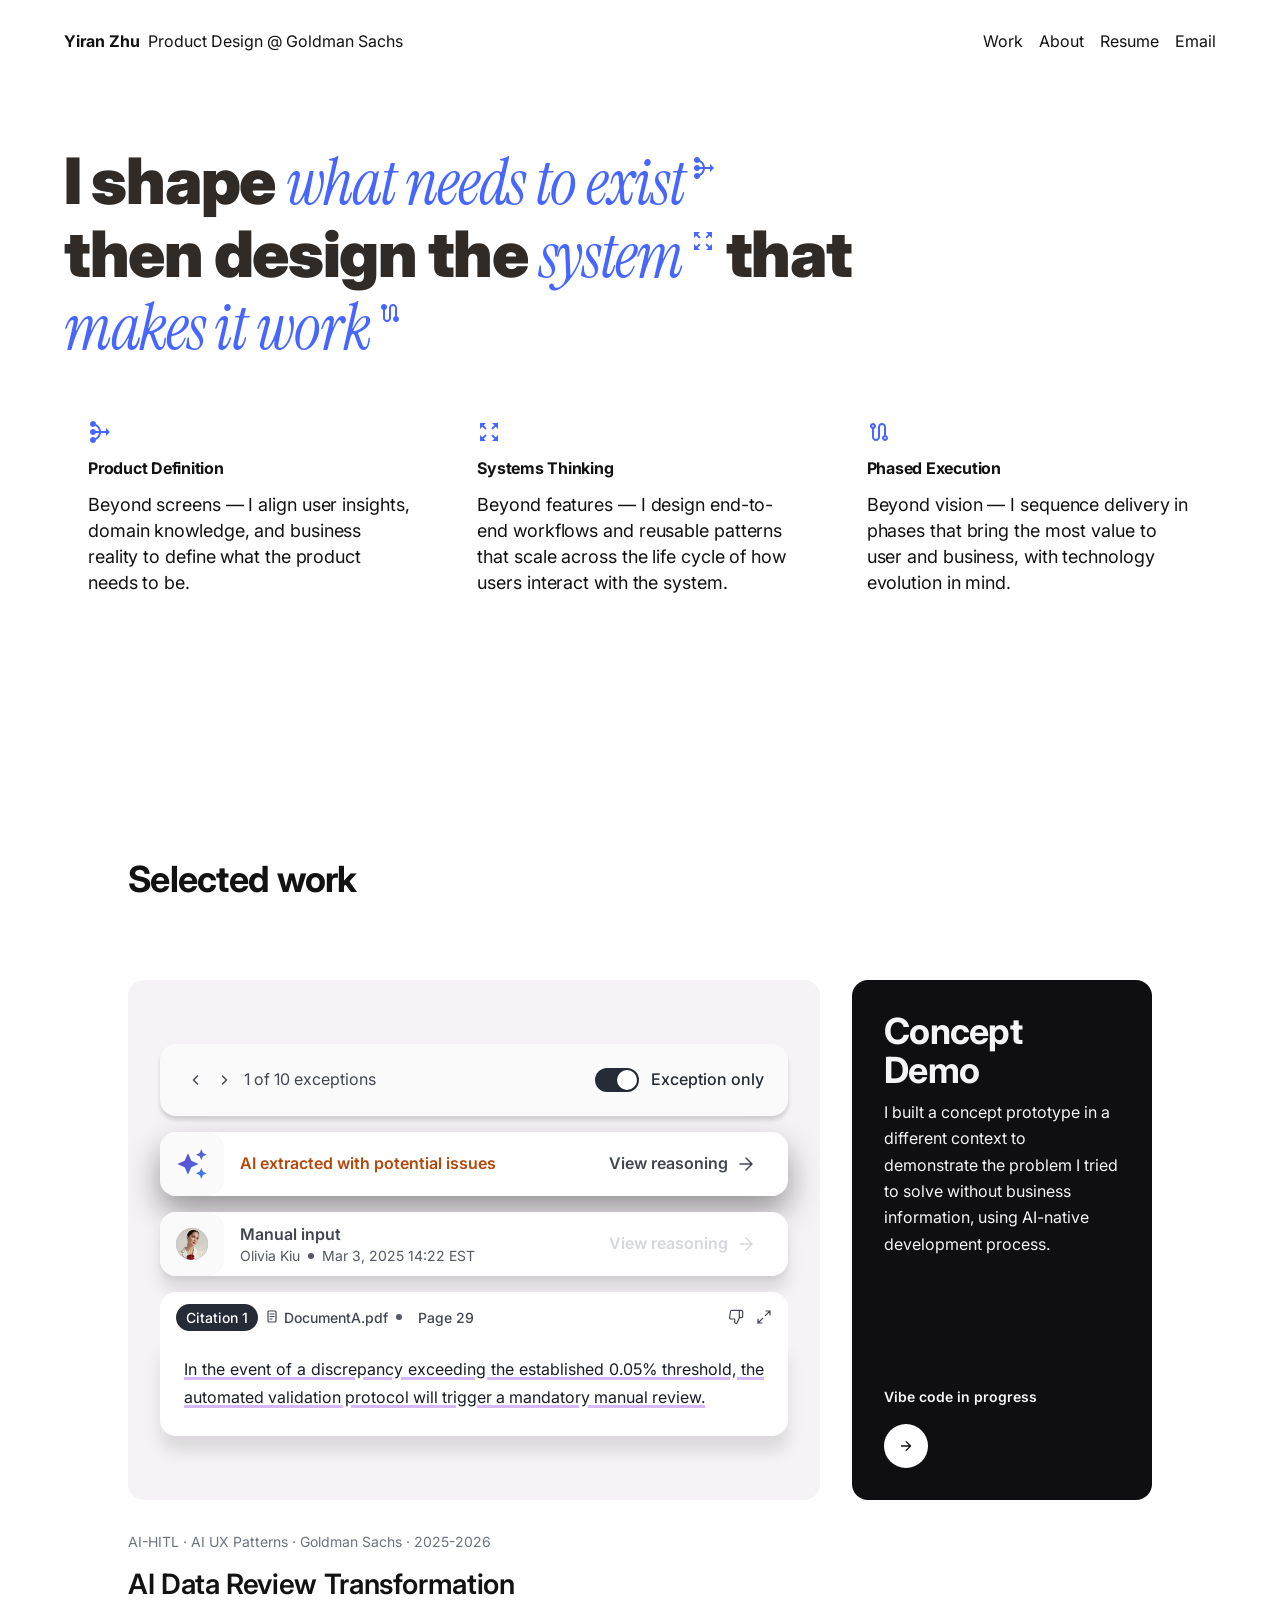
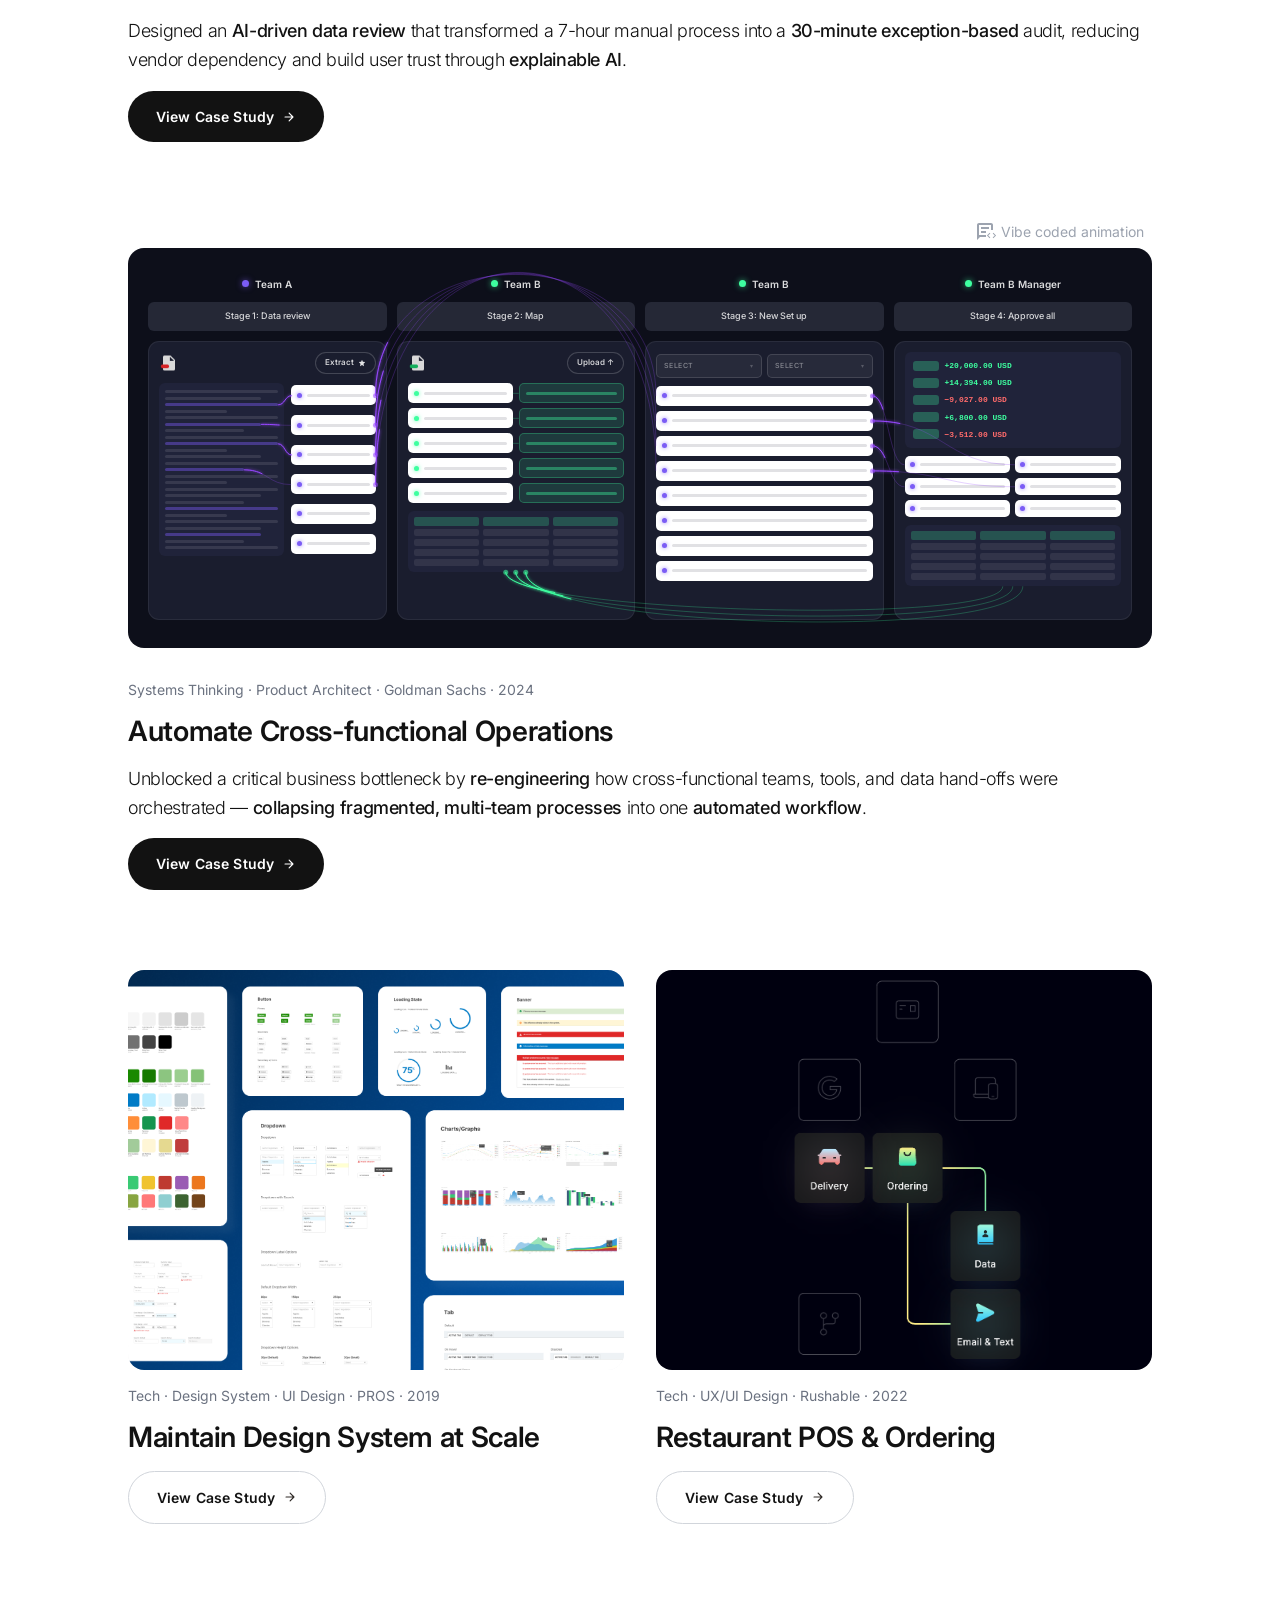
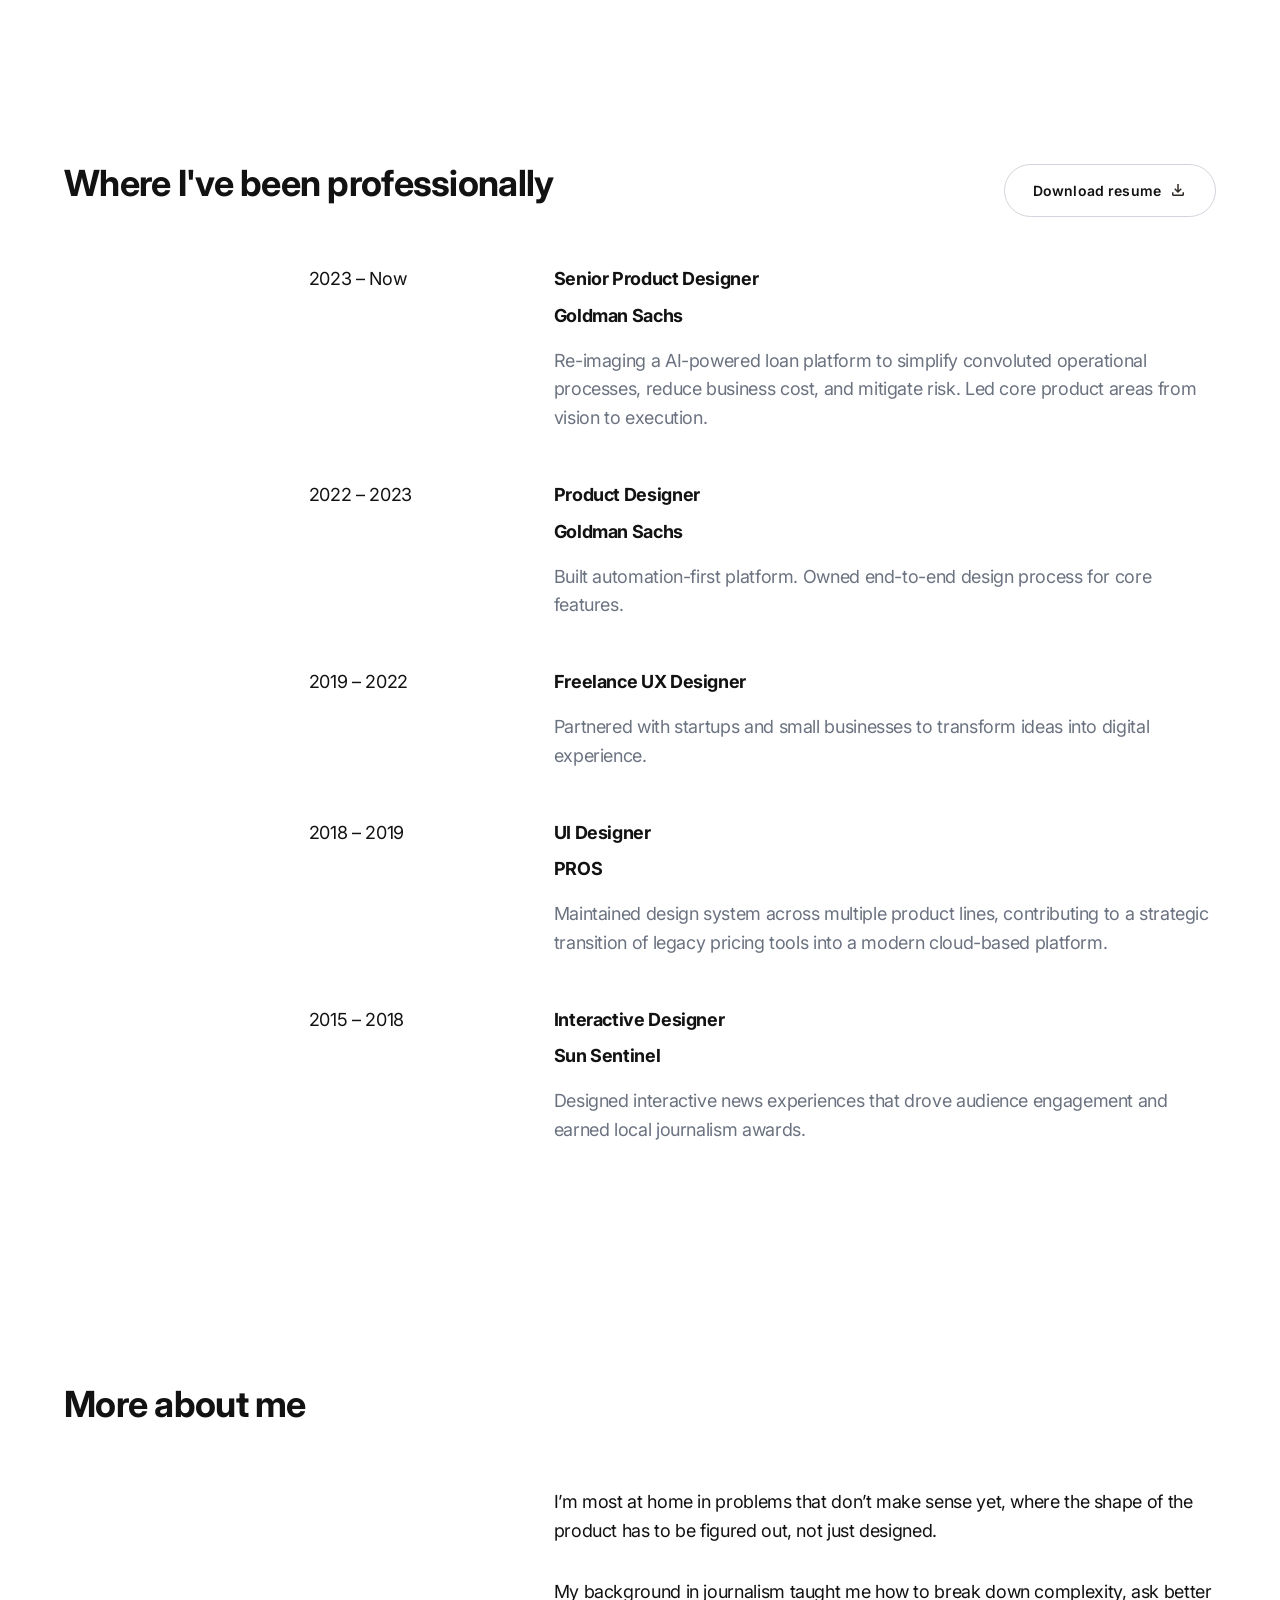
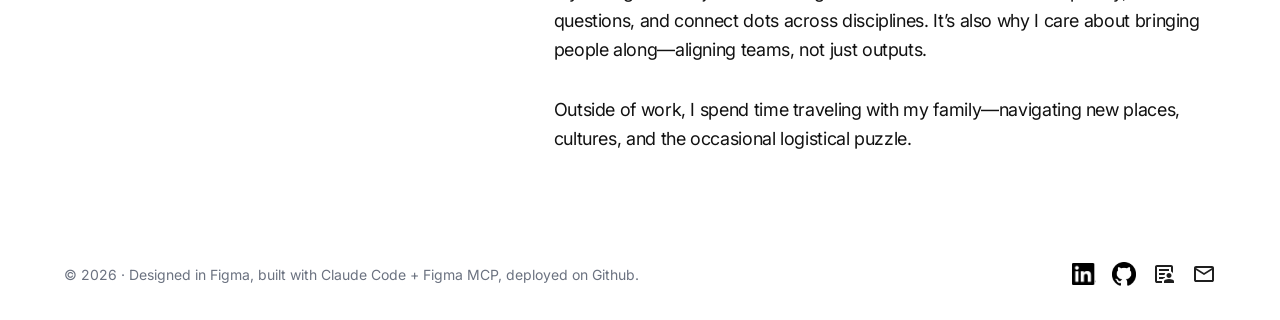
==== index.html @ 82856538 "minor responsiveness fix" ====
<!DOCTYPE html>
<html lang="en">
<head>
  <meta charset="UTF-8">
  <meta name="viewport" content="width=device-width, initial-scale=1.0">
  <title>Yiran Zhu — Product Designer</title>
  <link rel="preconnect" href="https://fonts.googleapis.com">
  <link rel="preconnect" href="https://fonts.gstatic.com" crossorigin>
  <link rel="stylesheet" href="https://fonts.googleapis.com/css2?family=Inter:ital,wght@0,300;0,400;0,500;0,600;0,700;0,900;1,400&family=Instrument+Serif:ital@0;1&family=JetBrains+Mono:wght@400;700&display=swap">
  <link rel="stylesheet" href="styles.css">
  <link rel="stylesheet" href="portfolio design system/design-system.css">

  <!-- Pipeline Animation Styles (scoped to .pipeline-root) -->
  <style>
    .pipeline-root * { box-sizing: border-box; margin: 0; padding: 0; }
    .pipeline-root {
      background: #0D0F1A;
      font-family: 'Inter', -apple-system, BlinkMacSystemFont, sans-serif;
      display: flex;
      align-items: stretch;
      justify-content: center;
      padding: 28px 20px;
      width: 100%;
      min-height: 400px;
      overflow: hidden;
      border-radius: 16px;;
    }
    .pipeline-root .wrapper { width: 100%; max-width: 1380px; display: flex; flex-direction: column; }
    .pipeline-root .stages-grid {
      display: grid;
      grid-template-columns: repeat(4, 1fr);
      gap: 10px;
      position: relative;
      flex: 1;
    }
    .pipeline-root .stage-col { display: flex; flex-direction: column; gap: 10px; min-width:120px;}
    .pipeline-root .stage-col .card { flex: 1; }
    .pipeline-root .team-col { display: flex; align-items: center; gap: 6px; padding: 0 2px; justify-content: center; }
    .pipeline-root .tdot { width: 7px; height: 7px; border-radius: 50%; flex-shrink: 0; }
    .pipeline-root .tdot.p { background: #7B5CF5; box-shadow: 0 0 6px rgba(123,92,245,0.65); }
    .pipeline-root .tdot.g { background: #3EFFA0; box-shadow: 0 0 6px rgba(62,255,160,0.65); }
    .pipeline-root .tname { font-size: 10px; font-weight: 600; color: rgba(255,255,255,0.85); }
    .pipeline-root .stage-hdr {
      background: #252836; border-radius: 6px; text-align: center;
      padding: 7px 6px; font-size: 9px; font-weight: 500; color: rgba(255,255,255,0.82);
    }
    .pipeline-root .card {
      background: #1A1D2E; border-radius: 11px; padding: 10px;
      border: 1px solid rgba(255,255,255,0.065); position: relative;
    }
    .pipeline-root .card-bar { display: flex; justify-content: space-between; align-items: center; margin-bottom: 9px; }
    .pipeline-root .bar-icon { width: 20px; height: 22px; display: flex; align-items: center; justify-content: center; flex-shrink: 0; }
    .pipeline-root .bar-btn {
      background: #1A1D2E; border: 1px solid rgba(255,255,255,0.18);
      border-radius: 12px; padding: 3px 9px; font-size: 8px;
      font-weight: 600; color: rgba(255,255,255,0.8); display: flex; align-items: center; gap: 4px;
    }
    .pipeline-root .s2-body { display: flex; gap: 7px; align-items: stretch; }
    .pipeline-root .doc-panel {
      flex: 1.35; background: #20233A; border-radius: 6px; padding: 7px 6px;
      display: flex; flex-direction: column; gap: 3.5px;
    }
    .pipeline-root .dl { height: 3px; border-radius: 2px; background: rgba(255,255,255,0.1); flex-shrink: 0; }
    .pipeline-root .dl.f { width: 100%; }
    .pipeline-root .dl.e { width: 85%; }
    .pipeline-root .dl.m { width: 70%; }
    .pipeline-root .dl.s { width: 55%; }
    .pipeline-root .dl.hl { background: rgba(123,92,245,0.42); position: relative; overflow: hidden; }
    .pipeline-root .dl.hl::after {
      content: ''; position: absolute; top: 0; left: -80%; width: 50%; height: 100%;
      background: linear-gradient(90deg, transparent, rgba(160,120,255,0.72), transparent);
      animation: pipeline-doc-sweep 2.6s ease-in-out infinite;
    }
    @keyframes pipeline-doc-sweep {
      0%  { left: -80%; }
      55% { left: 130%; }
      100%{ left: 130%; }
    }
    .pipeline-root .pills-col { flex: 1; display: flex; flex-direction: column; gap: 5px; justify-content: space-around; }
    .pipeline-root .s3-map-area { display: flex; gap: 6px; margin-bottom: 8px; align-items: flex-start; }
    .pipeline-root .s3-col { flex: 1; display: flex; flex-direction: column; gap: 5px; }
    .pipeline-root .s3-table-wrap { background: #20233A; border-radius: 6px; padding: 6px; }
    .pipeline-root .s3-trow { display: flex; gap: 4px; margin-bottom: 3px; }
    .pipeline-root .s3-trow:last-child { margin-bottom: 0; }
    .pipeline-root .s3-th { flex:1; height:9px; border-radius:2px; background:rgba(62,255,160,0.22); }
    .pipeline-root .s3-td { flex:1; height:7px; border-radius:2px; background:rgba(255,255,255,0.08); }
    .pipeline-root .s4-body { padding-top: 2px; }
    .pipeline-root .select-row { display: flex; gap: 5px; margin-bottom: 8px; }
    .pipeline-root .select-pill {
      flex: 1; background: rgba(255,255,255,0.06); border: 1px solid rgba(255,255,255,0.13);
      border-radius: 5px; padding: 5px 7px; font-size: 7px; font-weight: 500;
      color: rgba(255,255,255,0.45); letter-spacing: 0.07em;
      display: flex; justify-content: space-between; align-items: center;
    }
    .pipeline-root .sel-arrow { opacity: 0.5; font-size: 6px; }
    .pipeline-root .s4-pills { display: flex; flex-direction: column; gap: 5px; }
    .pipeline-root .s5-usd-block { background: #20233A; border-radius: 6px; padding: 7px 8px; margin-bottom: 8px; }
    .pipeline-root .usd-row { display: flex; align-items: center; gap: 6px; margin-bottom: 4px; }
    .pipeline-root .usd-row:last-child { margin-bottom: 0; }
    .pipeline-root .usd-bar {
      width: 26px; height: 10px; border-radius: 3px; background: rgba(62,255,160,0.28);
      flex-shrink: 0; position: relative; overflow: hidden;
    }
    .pipeline-root .usd-bar::after {
      content: ''; position: absolute; top: 0; left: -80%; width: 55%; height: 100%;
      background: linear-gradient(90deg, transparent, rgba(62,255,160,0.55), transparent);
      animation: pipeline-usd-sweep 1.9s ease-in-out infinite;
    }
    @keyframes pipeline-usd-sweep {
      0%  { left: -80%; }
      65% { left: 130%; }
      100%{ left: 130%; }
    }
    .pipeline-root .usd-amt { font-size: 8px; font-weight: 700; font-family: 'SF Mono', 'Fira Code', monospace; white-space: nowrap; }
    .pipeline-root .usd-pos { color: #3EFFA0; }
    .pipeline-root .usd-neg { color: #FF6B6B; }
    .pipeline-root .s5-pills-grid { display: grid; grid-template-columns: 1fr 1fr; gap: 5px; margin-bottom: 8px; }
    .pipeline-root .s5-table-wrap { background: #20233A; border-radius: 6px; padding: 6px; }
    .pipeline-root .s5-trow { display: flex; gap: 4px; margin-bottom: 3px; }
    .pipeline-root .s5-trow:last-child { margin-bottom: 0; }
    .pipeline-root .s5-th { flex:1; height:9px; border-radius:2px; background:rgba(62,255,160,0.22); }
    .pipeline-root .s5-td { flex:1; height:7px; border-radius:2px; background:rgba(255,255,255,0.08); }
    .pipeline-root .pill {
      background: #FFFFFF; border-radius: 5px; padding: 5px 6px;
      display: flex; align-items: center; gap: 5px; min-height: 20px;
    }
    .pipeline-root .pill.g-fill { background: rgba(62,255,160,0.13); border: 1px solid rgba(62,255,160,0.27); }
    .pipeline-root .pill.g-fill .pill-line { background: rgba(62,255,160,0.38); }
    .pipeline-root .pill.small { padding: 4px 5px; min-height: 17px; }
    .pipeline-root .pdot { width: 5px; height: 5px; border-radius: 50%; flex-shrink: 0; }
    .pipeline-root .pdot.p { background: #7B5CF5; box-shadow: 0 0 4px rgba(123,92,245,0.8); }
    .pipeline-root .pdot.g { background: #3EFFA0; box-shadow: 0 0 4px rgba(62,255,160,0.8); }
    .pipeline-root .pill-line { flex: 1; height: 3px; border-radius: 2px; background: rgba(26,29,46,0.13); }
    .pipeline-root .conn-svg {
      position: absolute; top: 0; left: 0;
      width: 100%; height: 100%; pointer-events: none; overflow: visible; z-index: 20;
    }
    @media (max-width: 768px) {
      .pipeline-root { min-height: unset; }
    }
  </style>
  <style>
    .copy-email { position: relative; }
    .copy-email .email-tooltip {
      position: absolute;
      top: calc(100% + 6px);
      left: 50%;
      transform: translateX(-50%);
      background: #121212;
      color: #fff;
      font-size: 12px;
      font-weight: 500;
      padding: 4px 10px;
      border-radius: 6px;
      white-space: nowrap;
      pointer-events: none;
      opacity: 0;
      transition: opacity 150ms ease;
      z-index: 1000;
    }
    .copy-email.copied .email-tooltip { opacity: 1; }
  </style>
</head>
<body>

  <!-- ── Header ───────────────────────────────────────── -->
  <header class="site-header">
    <div class="header-col-left">
      <span class="header-name"><strong>Yiran Zhu</strong></span>
      <span class="header-title">Product Design @ Goldman Sachs</span>
    </div>

    <div class="header-col-right">
      <a href="index.html#work" class="header-link nav-scroll-link" data-section="work">Work</a>
      <a href="index.html#about" class="header-link nav-scroll-link" data-section="about">About</a>
      <a href="Yiran_Zhu_Senior_Product_Designer_Resume.pdf" target="_blank" class="header-link">Resume</a>
      <a href="#" class="header-link copy-email" data-email="yiran.jour@gmail.com">Email</a>
      <button class="hamburger-btn" id="hamburger-btn" aria-label="Open menu" aria-expanded="false">
        <span></span><span></span><span></span>
      </button>
    </div>
    <nav class="nav-dropdown" id="nav-dropdown" aria-hidden="true">
      <a href="index.html#work" class="nav-dropdown-link nav-scroll-link" data-section="work">Work</a>
      <a href="index.html#about" class="nav-dropdown-link nav-scroll-link" data-section="about">About</a>
      <a href="Yiran_Zhu_Senior_Product_Designer_Resume.pdf" target="_blank" class="nav-dropdown-link">Resume</a>
      <a href="#" class="nav-dropdown-link copy-email" data-email="yiran.jour@gmail.com">Email</a>
    </nav>
  </header>

  <!-- ── Main content ──────────────────────────────────── -->
  <main class="home-main">

    <!-- Introduction -->
    <section class="intro-section">
      <h1 class="home-hero-heading">
        <span class="hero-line">
          I shape <em class="type-hero-accent">what needs to exist</em><svg class="hero-icon" xmlns="http://www.w3.org/2000/svg" viewBox="0 0 24 24" fill="#4666FF"><path d="M18 16L22 12L18 8V11H12.94C12.6 7.9 10.68 5.28 8 3.95C7.96 2.31 6.64 1 5 1C3.34 1 2 2.34 2 4C2 5.66 3.34 7 5 7C5.95 7 6.78 6.55 7.33 5.86C9.23 6.9 10.6 8.77 10.92 11H7.82C7.4 9.84 6.3 9 5 9C3.34 9 2 10.34 2 12C2 13.66 3.34 15 5 15C6.3 15 7.4 14.16 7.82 13H10.92C10.6 15.23 9.23 17.1 7.34 18.14C6.78 17.45 5.95 17 5 17C3.34 17 2 18.34 2 20C2 21.66 3.34 23 5 23C6.64 23 7.96 21.69 7.99 20.05C10.67 18.72 12.59 16.1 12.93 13H18V16Z"/></svg>
        </span>
        <span class="hero-line">
          then design the <em class="type-hero-accent">system</em><svg class="hero-icon" xmlns="http://www.w3.org/2000/svg" viewBox="0 0 24 24" fill="#4666FF"><path d="M17.3 5.3L14.41 8.17L15.83 9.59L18.7 6.7L21 9V3H15L17.3 5.3ZM9 3H3V9L5.3 6.7L8.17 9.59L9.59 8.17L6.7 5.3L9 3ZM8.17 14.41L5.3 17.3L3 15V21H9L6.7 18.7L9.59 15.83L8.17 14.41ZM15.83 14.41L14.41 15.83L17.3 18.7L15 21H21V15L18.7 17.3L15.83 14.41Z"/></svg> that
        </span>
        <span class="hero-line">
          <em class="type-hero-accent">makes it work</em><svg class="hero-icon" xmlns="http://www.w3.org/2000/svg" viewBox="0 0 24 24" fill="#4666FF"><path opacity="0.3" d="M6 7C6.55228 7 7 6.55228 7 6C7 5.44772 6.55228 5 6 5C5.44772 5 5 5.44772 5 6C5 6.55228 5.44772 7 6 7Z"/><path opacity="0.3" d="M18 19C18.5523 19 19 18.5523 19 18C19 17.4477 18.5523 17 18 17C17.4477 17 17 17.4477 17 18C17 18.5523 17.4477 19 18 19Z"/><path d="M19 15.18V7C19 4.79 17.21 3 15 3C12.79 3 11 4.79 11 7V17C11 18.1 10.1 19 9 19C7.9 19 7 18.1 7 17V8.82C8.16 8.4 9 7.3 9 6C9 4.34 7.66 3 6 3C4.34 3 3 4.34 3 6C3 7.3 3.84 8.4 5 8.82V17C5 19.21 6.79 21 9 21C11.21 21 13 19.21 13 17V7C13 5.9 13.9 5 15 5C16.1 5 17 5.9 17 7V15.18C15.84 15.59 15 16.69 15 18C15 19.66 16.34 21 18 21C19.66 21 21 19.66 21 18C21 16.7 20.16 15.6 19 15.18Z"/></svg>
        </span>
      </h1>

      <ul class="vp-list">
        <li class="vp-list-item">
          <div class="vp-icon-wrap">
            <svg xmlns="http://www.w3.org/2000/svg" width="24" height="24" viewBox="0 0 24 24" fill="none">
              <path d="M18 16L22 12L18 8V11H12.94C12.6 7.9 10.68 5.28 8 3.95C7.96 2.31 6.64 1 5 1C3.34 1 2 2.34 2 4C2 5.66 3.34 7 5 7C5.95 7 6.78 6.55 7.33 5.86C9.23 6.9 10.6 8.77 10.92 11H7.82C7.4 9.84 6.3 9 5 9C3.34 9 2 10.34 2 12C2 13.66 3.34 15 5 15C6.3 15 7.4 14.16 7.82 13H10.92C10.6 15.23 9.23 17.1 7.34 18.14C6.78 17.45 5.95 17 5 17C3.34 17 2 18.34 2 20C2 21.66 3.34 23 5 23C6.64 23 7.96 21.69 7.99 20.05C10.67 18.72 12.59 16.1 12.93 13H18V16Z" fill="#4666FF"/>
            </svg>
          </div>
          <h5 class="vp-name">Product Definition</h5>
          <p class="vp-body">Beyond screens — I align user insights, domain knowledge, and business reality to define what the product needs to be.</p>
        </li>
        <li class="vp-list-item">
          <div class="vp-icon-wrap">
            <svg xmlns="http://www.w3.org/2000/svg" width="24" height="24" viewBox="0 0 24 24" fill="none">
              <path d="M17.3 5.3L14.41 8.17L15.83 9.59L18.7 6.7L21 9V3H15L17.3 5.3ZM9 3H3V9L5.3 6.7L8.17 9.59L9.59 8.17L6.7 5.3L9 3ZM8.17 14.41L5.3 17.3L3 15V21H9L6.7 18.7L9.59 15.83L8.17 14.41ZM15.83 14.41L14.41 15.83L17.3 18.7L15 21H21V15L18.7 17.3L15.83 14.41Z" fill="#4666FF"/>
            </svg>
          </div>
          <h5 class="vp-name">Systems Thinking</h5>
          <p class="vp-body">Beyond features — I design end-to-end workflows and reusable patterns that scale across the life cycle of how users interact with the system.</p>
        </li>
        <li class="vp-list-item">
          <div class="vp-icon-wrap">
            <svg xmlns="http://www.w3.org/2000/svg" width="24" height="24" viewBox="0 0 24 24" fill="none">
              <path opacity="0.3" d="M6 7C6.55228 7 7 6.55228 7 6C7 5.44772 6.55228 5 6 5C5.44772 5 5 5.44772 5 6C5 6.55228 5.44772 7 6 7Z" fill="#302B27"/>
              <path opacity="0.3" d="M18 19C18.5523 19 19 18.5523 19 18C19 17.4477 18.5523 17 18 17C17.4477 17 17 17.4477 17 18C17 18.5523 17.4477 19 18 19Z" fill="#4666FF"/>
              <path d="M19 15.18V7C19 4.79 17.21 3 15 3C12.79 3 11 4.79 11 7V17C11 18.1 10.1 19 9 19C7.9 19 7 18.1 7 17V8.82C8.16 8.4 9 7.3 9 6C9 4.34 7.66 3 6 3C4.34 3 3 4.34 3 6C3 7.3 3.84 8.4 5 8.82V17C5 19.21 6.79 21 9 21C11.21 21 13 19.21 13 17V7C13 5.9 13.9 5 15 5C16.1 5 17 5.9 17 7V15.18C15.84 15.59 15 16.69 15 18C15 19.66 16.34 21 18 21C19.66 21 21 19.66 21 18C21 16.7 20.16 15.6 19 15.18ZM6 7C5.45 7 5 6.55 5 6C5 5.45 5.45 5 6 5C6.55 5 7 5.45 7 6C7 6.55 6.55 7 6 7ZM18 19C17.45 19 17 18.55 17 18C17 17.45 17.45 17 18 17C18.55 17 19 17.45 19 18C19 18.55 18.55 19 18 19Z" fill="#4666FF"/>
            </svg>
          </div>
          <h5 class="vp-name">Phased Execution</h5>
          <p class="vp-body">Beyond vision — I sequence delivery in phases that bring the most value to user and business, with technology evolution in mind.</p>
        </li>
      </ul>
    </section>

    <!-- Selected Work -->
    <section class="home-work-section" id="work">
      <h2 class="home-section-title">Selected work</h2>

      <div class="work-entries">

        <!-- ── Entry 1: AI Data Review ── -->
        <div class="work-entry">
          <!-- Visual: split panel (visual first per Figma) -->
          <div class="work-visual-split">
            <div class="work-visual-split-left">
              <div class="cs-hero-widget">
                <div class="cs-widget-inner">
            
                  <!-- Pagination + Toggle bar -->
                  <div class="widget-bar">
                    <div class="widget-bar-left">
                      <div class="widget-pagination-btns">
                        <button class="widget-pagination-btn" aria-label="Previous">
                          <svg width="12" height="12" viewBox="0 0 12 12" fill="none"><path d="M7.5 2L3.5 6L7.5 10" stroke="#414651" stroke-width="1.5" stroke-linecap="round" stroke-linejoin="round"/></svg>
                        </button>
                        <button class="widget-pagination-btn" aria-label="Next">
                          <svg width="12" height="12" viewBox="0 0 12 12" fill="none"><path d="M4.5 2L8.5 6L4.5 10" stroke="#414651" stroke-width="1.5" stroke-linecap="round" stroke-linejoin="round"/></svg>
                        </button>
                      </div>
                      <span class="widget-pagination-label">1 of 10 exceptions</span>
                    </div>
                    <div class="widget-toggle-group">
                      <div class="widget-toggle-track">
                        <div class="widget-toggle-thumb"></div>
                      </div>
                      <span class="widget-toggle-label">Exception only</span>
                    </div>
                  </div>
            
                  <!-- AI extracted row -->
                  <div class="widget-row widget-row--ai">
                    <div class="widget-row-icon">
                      <svg xmlns="http://www.w3.org/2000/svg" width="32" height="32" viewBox="0 0 32 32" fill="none">
                        <path d="M25.3335 12L27.0002 8.33334L30.6668 6.66668L27.0002 5.00001L25.3335 1.33334L23.6668 5.00001L20.0002 6.66668L23.6668 8.33334L25.3335 12ZM15.3335 12.6667L12.0002 5.33334L8.66683 12.6667L1.3335 16L8.66683 19.3333L12.0002 26.6667L15.3335 19.3333L22.6668 16L15.3335 12.6667ZM25.3335 20L23.6668 23.6667L20.0002 25.3333L23.6668 27L25.3335 30.6667L27.0002 27L30.6668 25.3333L27.0002 23.6667L25.3335 20Z" fill="url(#paint0_linear_5_7538)"/>
                        <defs>
                        <linearGradient id="paint0_linear_5_7538" x1="5.00016" y1="5.00001" x2="34.9446" y2="33.1111" gradientUnits="userSpaceOnUse">
                        <stop stop-color="#6941C6"/>
                        <stop offset="1" stop-color="#2E90FA"/>
                        </linearGradient>
                        </defs>
                        </svg>
                    </div>
                    <div class="widget-row-content">
                      <span class="widget-ai-label">AI extracted with potential issues</span>
                    </div>
                    <div class="widget-row-action">
                      <span class="widget-view-btn">View reasoning
                        <svg width="20" height="20" viewBox="0 0 20 20" fill="none"><path d="M4 10h12M10 4l6 6-6 6" stroke="#414651" stroke-width="1.5" stroke-linecap="round" stroke-linejoin="round"/></svg>
                      </span>
                    </div>
                  </div>
            
                  <!-- Manual input row -->
                  <div class="widget-row widget-row--manual">
                    <div class="widget-row-icon">
                      <div class="widget-avatar"><img src="img/Avatar.png"></div>
                    </div>
                    <div class="widget-row-content">
                      <div class="widget-manual-info">
                        <span class="widget-manual-title">Manual input</span>
                        <div class="widget-manual-sub">
                          <span>Olivia Kiu</span>
                          <span class="widget-dot"></span>
                          <span>Mar 3, 2025 14:22 EST</span>
                        </div>
                      </div>
                    </div>
                    <div class="widget-row-action">
                      <span class="widget-view-btn widget-view-btn--disabled">View reasoning
                        <svg width="20" height="20" viewBox="0 0 20 20" fill="none"><path d="M4 10h12M10 4l6 6-6 6" stroke="#d5d7da" stroke-width="1.5" stroke-linecap="round" stroke-linejoin="round"/></svg>
                      </span>
                    </div>
                  </div>
            
                  <!-- Citation card -->
                  <div class="widget-citation">
                    <div class="widget-citation-tabs">
                      <div class="widget-citation-tab-left">
                        <span class="widget-badge-dark">Citation 1</span>
                        <div class="widget-badge-file">
                          <svg width="14" height="14" viewBox="0 0 14 14" fill="none"><rect x="2" y="1" width="8" height="11" rx="1" stroke="#414651" stroke-width="1.2"/><path d="M4 4h4M4 6.5h4M4 9h2" stroke="#414651" stroke-width="1" stroke-linecap="round"/></svg>
                          DocumentA.pdf
                        </div>
                        <span class="widget-dot"></span>
                        <span class="widget-badge-page">Page 29</span>
                      </div>
                      <div class="widget-citation-actions">
                        <svg xmlns="http://www.w3.org/2000/svg" width="16" height="16" viewBox="0 0 16 16" fill="none">
                          <path d="M11.3334 1.33334H13.1134C13.4907 1.32667 13.8573 1.45876 14.1436 1.70455C14.43 1.95034 14.6161 2.29271 14.6667 2.66667V7.33334C14.6161 7.7073 14.43 8.04967 14.1436 8.29546C13.8573 8.54125 13.4907 8.67335 13.1134 8.66667H11.3334M6.66669 10V12.6667C6.66669 13.1971 6.8774 13.7058 7.25247 14.0809C7.62755 14.456 8.13625 14.6667 8.66669 14.6667L11.3334 8.66667V1.33334H3.81335C3.4918 1.32971 3.17977 1.4424 2.93475 1.65067C2.68973 1.85894 2.52824 2.14874 2.48002 2.46667L1.56002 8.46667C1.53102 8.65777 1.5439 8.85289 1.59779 9.03851C1.65168 9.22413 1.74529 9.39581 1.87211 9.54166C1.99894 9.68752 2.15597 9.80405 2.33231 9.8832C2.50864 9.96234 2.70008 10.0022 2.89335 10H6.66669Z" stroke="#414651" stroke-width="1.2" stroke-linecap="round" stroke-linejoin="round"/>
                        </svg>
                        <svg xmlns="http://www.w3.org/2000/svg" width="16" height="16" viewBox="0 0 16 16" fill="none">
                          <path d="M10 2H14M14 2V6M14 2L9.33333 6.66667M6 14H2M2 14V10M2 14L6.66667 9.33333" stroke="#414651" stroke-width="1.2" stroke-linecap="round" stroke-linejoin="round"/>
                        </svg>
                      </div>
                    </div>
                    <div class="widget-citation-body">
                      <p class="widget-citation-text"><span class="widget-text-highlight">In the event of a discrepancy exceeding the established 0.05% threshold, the automated validation protocol will trigger a mandatory manual review.</span></p>
                    </div>
                  </div>
            
                </div>
                <img class="cs-widget-fallback" src="img/Content Block.png" alt="AI Data Review widget preview">
              </div>
            </div>
            <div class="work-visual-split-right">
              <p class="concept-title">Concept Demo</p>
              <p class="concept-body">I built a concept prototype in a different context to demonstrate the problem I tried to solve without business information, using AI-native development process.</p>
              <div class="concept-cta">
                <span class="concept-cta-label">Vibe code in progress</span>
                <a href="https://yiranzhu25.github.io/document-concept-app" class="concept-arrow-btn" aria-label="View case study">
                  <svg xmlns="http://www.w3.org/2000/svg" width="16" height="16" viewBox="0 0 14 14" fill="none">
                    <path d="M3.03841 7.58334H9.55425L6.70758 10.43C6.48008 10.6575 6.48008 11.0308 6.70758 11.2583C6.93508 11.4858 7.30258 11.4858 7.53008 11.2583L11.3742 7.41417C11.6017 7.18667 11.6017 6.81917 11.3742 6.59167L7.53591 2.74167C7.30841 2.51417 6.94091 2.51417 6.71341 2.74167C6.48591 2.96917 6.48591 3.33667 6.71341 3.56417L9.55425 6.41667H3.03841C2.71758 6.41667 2.45508 6.67917 2.45508 7C2.45508 7.32084 2.71758 7.58334 3.03841 7.58334Z" fill="#121212"/>
                  </svg>
                </a>
              </div>
            </div>
          </div>
          <!-- Text info below visual -->
          <div class="work-entry-info">
            <p class="work-meta-tags">AI-HITL · AI UX Patterns · Goldman Sachs · 2025-2026</p>
            <h3 class="work-entry-title">AI Data Review Transformation</h3>
            <p class="work-entry-desc">Designed an <strong>AI-driven data review</strong> that transformed a 7-hour manual process into a <strong>30-minute exception-based</strong> audit, reducing vendor dependency and build user trust through <strong>explainable AI</strong>.</p>
            <a href="case-study-ai-data-review.html" class="btn-dark">
              View Case Study
              <svg xmlns="http://www.w3.org/2000/svg" width="14" height="14" viewBox="0 0 14 14" fill="none">
                <path d="M3.03841 7.58334H9.55425L6.70758 10.43C6.48008 10.6575 6.48008 11.0308 6.70758 11.2583C6.93508 11.4858 7.30258 11.4858 7.53008 11.2583L11.3742 7.41417C11.6017 7.18667 11.6017 6.81917 11.3742 6.59167L7.53591 2.74167C7.30841 2.51417 6.94091 2.51417 6.71341 2.74167C6.48591 2.96917 6.48591 3.33667 6.71341 3.56417L9.55425 6.41667H3.03841C2.71758 6.41667 2.45508 6.67917 2.45508 7C2.45508 7.32084 2.71758 7.58334 3.03841 7.58334Z" fill="#fff"/>
              </svg>
            </a>
          </div>
        </div>

        <!-- ── Entry 2: Automate ── -->
        <div class="work-entry">
          <!-- Visual: pipeline animation (visual first per Figma) -->
          <div class="work-visual-full" style="pointer-events:none; user-select:none;">
            <div style="display:flex; justify-content:flex-end; align-items:center; gap:4px; padding-right:8px; margin-bottom:6px;">
              <svg xmlns="http://www.w3.org/2000/svg" width="20" height="17" viewBox="0 0 20 17" fill="none" style="flex-shrink:0;">
                <path d="M0 17V2C0 1.45 0.195833 0.979167 0.5875 0.5875C0.979167 0.195833 1.45 0 2 0H14C14.55 0 15.0208 0.195833 15.4125 0.5875C15.8042 0.979167 16 1.45 16 2V7.075C15.8333 7.04167 15.6667 7.02083 15.5 7.0125C15.3333 7.00417 15.1667 7 15 7C14.8333 7 14.6667 7.00417 14.5 7.0125C14.3333 7.02083 14.1667 7.04167 14 7.075V2H2V12H9.075C9.04167 12.1667 9.02083 12.3333 9.0125 12.5C9.00417 12.6667 9 12.8333 9 13C9 13.1667 9.00417 13.3333 9.0125 13.5C9.02083 13.6667 9.04167 13.8333 9.075 14H3L0 17ZM4 6H12V4H4V6ZM4 10H9V8H4V10Z" fill="#9CA3AF"/>
                <path d="M12.6667 15.25L9.91667 12.5L12.6667 9.75L13.3198 10.4031L11.2115 12.5115L13.3083 14.6083L12.6667 15.25ZM16.3333 15.25L15.6802 14.5969L17.7885 12.4885L15.6917 10.3917L16.3333 9.75L19.0833 12.5L16.3333 15.25Z" fill="#9CA3AF"/>
              </svg>
              <span style="font-family:'Inter',sans-serif; font-size:14px; font-weight:400; color:#9CA3AF; white-space:nowrap; line-height:1.4;">Vibe coded animation</span>
            </div>
            <div class="pipeline-root" id="pipeline-root-home">
              <div class="wrapper">
                <div class="stages-grid" id="cards-grid">
                  <div class="stage-col">
                    <div class="team-col"><div class="tdot p"></div><span class="tname">Team A</span></div>
                    <div class="stage-hdr">Stage 1: Data review</div>
                    <div class="card" id="s2">
                      <div class="card-bar">
                        <div class="bar-icon"><img src="img/pdf_icon.png" width="18" height="18" alt="PDF"></div>
                        <div class="bar-btn">Extract <svg width="8" height="8" viewBox="0 0 10 10" fill="none"><path d="M5 0.8L6.12 3.52L9.05 3.9L6.9 5.99L7.48 9.05L5 7.6L2.52 9.05L3.1 5.99L0.95 3.9L3.88 3.52L5 0.8Z" fill="rgba(255,255,255,0.88)"/></svg></div>
                      </div>
                      <div class="s2-body">
                        <div class="doc-panel" id="doc-panel">
                          <div class="dl f"></div><div class="dl e"></div>
                          <div class="dl hl f" id="hl0"></div><div class="dl s"></div>
                          <div class="dl f"></div><div class="dl hl e" id="hl1"></div>
                          <div class="dl m"></div><div class="dl f"></div>
                          <div class="dl hl f" id="hl2"></div><div class="dl s"></div>
                          <div class="dl e"></div><div class="dl f"></div>
                          <div class="dl hl m" id="hl3"></div><div class="dl f"></div><div class="dl s"></div>
                          <div class="dl f"></div><div class="dl e"></div>
                          <div class="dl m"></div><div class="dl hl f"></div><div class="dl s"></div>
                          <div class="dl f"></div><div class="dl e"></div>
                          <div class="dl hl e"></div><div class="dl m"></div><div class="dl f"></div>
                        </div>
                        <div class="pills-col" id="s2-pills">
                          <div class="pill" id="s2p0"><div class="pdot p"></div><div class="pill-line"></div></div>
                          <div class="pill" id="s2p1"><div class="pdot p"></div><div class="pill-line"></div></div>
                          <div class="pill" id="s2p2"><div class="pdot p"></div><div class="pill-line"></div></div>
                          <div class="pill" id="s2p3"><div class="pdot p"></div><div class="pill-line"></div></div>
                          <div class="pill"><div class="pdot p"></div><div class="pill-line"></div></div>
                          <div class="pill"><div class="pdot p"></div><div class="pill-line"></div></div>
                        </div>
                      </div>
                    </div>
                  </div>
                  <div class="stage-col">
                    <div class="team-col"><div class="tdot g"></div><span class="tname">Team B</span></div>
                    <div class="stage-hdr">Stage 2: Map</div>
                    <div class="card" id="s3">
                      <div class="card-bar">
                        <div class="bar-icon"><img src="img/excel_icon.png" width="18" height="18" alt="Excel"></div>
                        <div class="bar-btn">Upload ↑</div>
                      </div>
                      <div class="s3-map-area">
                        <div class="s3-col" id="s3-left">
                          <div class="pill" id="s3l0"><div class="pdot g"></div><div class="pill-line"></div></div>
                          <div class="pill" id="s3l1"><div class="pdot g"></div><div class="pill-line"></div></div>
                          <div class="pill" id="s3l2"><div class="pdot g"></div><div class="pill-line"></div></div>
                          <div class="pill"><div class="pdot g"></div><div class="pill-line"></div></div>
                          <div class="pill"><div class="pdot g"></div><div class="pill-line"></div></div>
                        </div>
                        <div class="s3-col" id="s3-right">
                          <div class="pill g-fill" id="s3r0"><div class="pill-line"></div></div>
                          <div class="pill g-fill" id="s3r1"><div class="pill-line"></div></div>
                          <div class="pill g-fill" id="s3r2"><div class="pill-line"></div></div>
                          <div class="pill g-fill"><div class="pill-line"></div></div>
                          <div class="pill g-fill"><div class="pill-line"></div></div>
                        </div>
                      </div>
                      <div class="s3-table-wrap" id="s3-table">
                        <div class="s3-trow"><div class="s3-th"></div><div class="s3-th"></div><div class="s3-th"></div></div>
                        <div class="s3-trow"><div class="s3-td"></div><div class="s3-td"></div><div class="s3-td"></div></div>
                        <div class="s3-trow"><div class="s3-td"></div><div class="s3-td"></div><div class="s3-td"></div></div>
                        <div class="s3-trow"><div class="s3-td"></div><div class="s3-td"></div><div class="s3-td"></div></div>
                        <div class="s3-trow"><div class="s3-td"></div><div class="s3-td"></div><div class="s3-td"></div></div>
                      </div>
                    </div>
                  </div>
                  <div class="stage-col">
                    <div class="team-col"><div class="tdot g"></div><span class="tname">Team B</span></div>
                    <div class="stage-hdr">Stage 3: New Set up</div>
                    <div class="card" id="s4">
                      <div class="s4-body">
                        <div class="select-row">
                          <div class="select-pill">SELECT <span class="sel-arrow">▾</span></div>
                          <div class="select-pill">SELECT <span class="sel-arrow">▾</span></div>
                        </div>
                        <div class="s4-pills" id="s4-pills">
                          <div class="pill" id="s4p0"><div class="pdot p"></div><div class="pill-line"></div></div>
                          <div class="pill" id="s4p1"><div class="pdot p"></div><div class="pill-line"></div></div>
                          <div class="pill" id="s4p2"><div class="pdot p"></div><div class="pill-line"></div></div>
                          <div class="pill" id="s4p3"><div class="pdot p"></div><div class="pill-line"></div></div>
                          <div class="pill"><div class="pdot p"></div><div class="pill-line"></div></div>
                          <div class="pill"><div class="pdot p"></div><div class="pill-line"></div></div>
                          <div class="pill"><div class="pdot p"></div><div class="pill-line"></div></div>
                          <div class="pill"><div class="pdot p"></div><div class="pill-line"></div></div>
                        </div>
                      </div>
                    </div>
                  </div>
                  <div class="stage-col">
                    <div class="team-col"><div class="tdot g"></div><span class="tname">Team B Manager</span></div>
                    <div class="stage-hdr">Stage 4: Approve all</div>
                    <div class="card" id="s5">
                      <div class="s5-usd-block">
                        <div class="usd-row"><div class="usd-bar"></div><span class="usd-amt usd-pos">+20,000.00 USD</span></div>
                        <div class="usd-row"><div class="usd-bar"></div><span class="usd-amt usd-pos">+14,394.00 USD</span></div>
                        <div class="usd-row"><div class="usd-bar"></div><span class="usd-amt usd-neg">−9,027.00 USD</span></div>
                        <div class="usd-row"><div class="usd-bar"></div><span class="usd-amt usd-pos">+6,800.00 USD</span></div>
                        <div class="usd-row"><div class="usd-bar"></div><span class="usd-amt usd-neg">−3,512.00 USD</span></div>
                      </div>
                      <div class="s5-pills-grid" id="s5-pills">
                        <div class="pill small" id="s5p0"><div class="pdot p"></div><div class="pill-line"></div></div>
                        <div class="pill small" id="s5p1"><div class="pdot p"></div><div class="pill-line"></div></div>
                        <div class="pill small" id="s5p2"><div class="pdot p"></div><div class="pill-line"></div></div>
                        <div class="pill small" id="s5p3"><div class="pdot p"></div><div class="pill-line"></div></div>
                        <div class="pill small"><div class="pdot p"></div><div class="pill-line"></div></div>
                        <div class="pill small"><div class="pdot p"></div><div class="pill-line"></div></div>
                      </div>
                      <div class="s5-table-wrap" id="s5-table">
                        <div class="s5-trow"><div class="s5-th"></div><div class="s5-th"></div><div class="s5-th"></div></div>
                        <div class="s5-trow"><div class="s5-td"></div><div class="s5-td"></div><div class="s5-td"></div></div>
                        <div class="s5-trow"><div class="s5-td"></div><div class="s5-td"></div><div class="s5-td"></div></div>
                        <div class="s5-trow"><div class="s5-td"></div><div class="s5-td"></div><div class="s5-td"></div></div>
                        <div class="s5-trow"><div class="s5-td"></div><div class="s5-td"></div><div class="s5-td"></div></div>
                      </div>
                    </div>
                  </div>
                  <svg class="conn-svg" id="conn-svg" xmlns="http://www.w3.org/2000/svg"></svg>
                </div>
              </div>
            </div>
          </div>
          <!-- Text info below visual -->
          <div class="work-entry-info">
            <p class="work-meta-tags">Systems Thinking · Product Architect · Goldman Sachs · 2024</p>
            <h3 class="work-entry-title">Automate Cross-functional Operations</h3>
            <p class="work-entry-desc">Unblocked a critical business bottleneck by <strong>re-engineering</strong> how cross-functional teams, tools, and data hand-offs were orchestrated — <strong>collapsing fragmented, multi-team processes</strong> into one <strong>automated workflow</strong>.</p>
            <a href="case-study-automate.html" class="btn-dark">
              View Case Study
              <svg xmlns="http://www.w3.org/2000/svg" width="14" height="14" viewBox="0 0 14 14" fill="none">
                <path d="M3.03841 7.58334H9.55425L6.70758 10.43C6.48008 10.6575 6.48008 11.0308 6.70758 11.2583C6.93508 11.4858 7.30258 11.4858 7.53008 11.2583L11.3742 7.41417C11.6017 7.18667 11.6017 6.81917 11.3742 6.59167L7.53591 2.74167C7.30841 2.51417 6.94091 2.51417 6.71341 2.74167C6.48591 2.96917 6.48591 3.33667 6.71341 3.56417L9.55425 6.41667H3.03841C2.71758 6.41667 2.45508 6.67917 2.45508 7C2.45508 7.32084 2.71758 7.58334 3.03841 7.58334Z" fill="#fff"/>
              </svg>
            </a>
          </div>
        </div>

        <!-- ── Entries 3 & 4: 2-col ── -->
        <div class="work-grid-2col">

          <!-- Design System -->
          <div class="work-card-sm">
            <div class="work-card-sm-image">
              <img src="img/pros-case-thumb.png" alt="Design System at Scale">
            </div>
            <div class="work-card-sm-info">
             
                <p class="work-meta-tags">Tech · Design System · UI Design · PROS · 2019</p>
                <h3 class="work-card-sm-title">Maintain Design System at Scale</h3>
              
              <a href="case-study-design-system.html" class="view-study-btn">
                View Case Study
                <svg xmlns="http://www.w3.org/2000/svg" width="14" height="14" viewBox="0 0 14 14" fill="none">
                  <path d="M3.03841 7.58334H9.55425L6.70758 10.43C6.48008 10.6575 6.48008 11.0308 6.70758 11.2583C6.93508 11.4858 7.30258 11.4858 7.53008 11.2583L11.3742 7.41417C11.6017 7.18667 11.6017 6.81917 11.3742 6.59167L7.53591 2.74167C7.30841 2.51417 6.94091 2.51417 6.71341 2.74167C6.48591 2.96917 6.48591 3.33667 6.71341 3.56417L9.55425 6.41667H3.03841C2.71758 6.41667 2.45508 6.67917 2.45508 7C2.45508 7.32084 2.71758 7.58334 3.03841 7.58334Z" fill="#302B27"/>
                </svg>
              </a>
            </div>
          </div>

          <!-- Restaurant -->
          <div class="work-card-sm">
            <div class="work-card-sm-image" style="background:#00000f;">
              <img id="rushable-case-thumb" src="img/rushable-case-thumb.png" alt="Restaurant POS & Ordering">
            </div>
            <div class="work-card-sm-info">
              
                <p class="work-meta-tags">Tech · UX/UI Design · Rushable · 2022</p>
                <h3 class="work-card-sm-title">Restaurant POS &amp; Ordering</h3>
              
              <a href="case-study-restaurant.html" class="view-study-btn">
                View Case Study
                <svg xmlns="http://www.w3.org/2000/svg" width="14" height="14" viewBox="0 0 14 14" fill="none">
                  <path d="M3.03841 7.58334H9.55425L6.70758 10.43C6.48008 10.6575 6.48008 11.0308 6.70758 11.2583C6.93508 11.4858 7.30258 11.4858 7.53008 11.2583L11.3742 7.41417C11.6017 7.18667 11.6017 6.81917 11.3742 6.59167L7.53591 2.74167C7.30841 2.51417 6.94091 2.51417 6.71341 2.74167C6.48591 2.96917 6.48591 3.33667 6.71341 3.56417L9.55425 6.41667H3.03841C2.71758 6.41667 2.45508 6.67917 2.45508 7C2.45508 7.32084 2.71758 7.58334 3.03841 7.58334Z" fill="#302B27"/>
                </svg>
              </a>
            </div>
          </div>

        </div>
      </div>
    </section>

    <!-- Career -->
    <section class="career-section" id="about">
      <div class="career-header-row">
        <h2 class="career-heading">Where I've been professionally</h2>
        <a href="Yiran_Zhu_Senior_Product_Designer_Resume.pdf" target="_blank" class="download-resume-btn">
          Download resume
          <svg xmlns="http://www.w3.org/2000/svg" width="18" height="18" viewBox="0 0 18 18" fill="none">
            <path d="M13.5 11.25V13.5H4.5V11.25H3V13.5C3 14.325 3.675 15 4.5 15H13.5C14.325 15 15 14.325 15 13.5V11.25H13.5ZM12.75 8.25L11.6925 7.1925L9.75 9.1275V3H8.25V9.1275L6.3075 7.1925L5.25 8.25L9 12L12.75 8.25Z" fill="#302B27"/>
          </svg>
        </a>
      </div>

      <div class="career-entries-list">

        <div class="career-entry">
          <div></div>
          <div class="career-year">2023 – Now</div>
          <div class="career-content">
            <div class="career-role">Senior Product Designer</div>
            <div class="career-company">Goldman Sachs</div>
            <div class="career-desc">Re-imaging a AI-powered loan platform to simplify convoluted operational processes, reduce business cost, and mitigate risk. Led core product areas from vision to execution.</div>
          </div>
        </div>

        <div class="career-entry">
          <div></div>
          <div class="career-year">2022 – 2023</div>
          <div class="career-content">
            <div class="career-role">Product Designer</div>
            <div class="career-company">Goldman Sachs</div>
            <div class="career-desc">Built automation-first platform. Owned end-to-end design process for core features.</div>
          </div>
        </div>

        <div class="career-entry">
          <div></div>
          <div class="career-year">2019 – 2022</div>
          <div class="career-content">
            <div class="career-role">Freelance UX Designer</div>
            <div class="career-desc">Partnered with startups and small businesses to transform ideas into digital experience.</div>
          </div>
        </div>

        <div class="career-entry">
          <div></div>
          <div class="career-year">2018 – 2019</div>
          <div class="career-content">
            <div class="career-role">UI Designer</div>
            <div class="career-company">PROS</div>
            <div class="career-desc">Maintained design system across multiple product lines, contributing to a strategic transition of legacy pricing tools into a modern cloud-based platform.</div>
          </div>
        </div>

        <div class="career-entry">
          <div></div>
          <div class="career-year">2015 – 2018</div>
          <div class="career-content">
            <div class="career-role">Interactive Designer</div>
            <div class="career-company">Sun Sentinel</div>
            <div class="career-desc">Designed interactive news experiences that drove audience engagement and earned local journalism awards.</div>
          </div>
        </div>

      </div>
    </section>

    <!-- Personal -->
    <section class="personal-section">
      <h2 class="personal-heading">More about me</h2>

      <div class="personal-grid">
        <div></div>
        <div class="personal-label-col"></div>
        <div class="personal-text-col"> 
          <p>I’m most at home in problems that don’t make sense yet, where the shape of the product has to be figured out, not just designed.</p>
          <p>My background in journalism taught me how to break down complexity, ask better questions, and connect dots across disciplines. It’s also why I care about bringing people along—aligning teams, not just outputs.</p>
          <p>Outside of work, I spend time traveling with my family—navigating new places, cultures, and the occasional logistical puzzle.</p>
        </div>
      </div>
    </section>

  </main>

  <!-- ── Footer ───────────────────────────────────────── -->
  <footer class="site-footer">
    <div class="header-col-left">
      <span class="header-name">© 2026 · Designed in Figma, built with Claude Code + Figma MCP, deployed on Github.</span>
    </div>
    <div class="header-col-right">
      <a href="https://www.linkedin.com/in/yiranzhu/" target="_blank" class="header-link"><img src="img/InBug-Black.png"></a>
      <a href="https://github.com/yiranzhu25" target="_blank" class="header-link"><img src="img/GitHub_Invertocat_Black.png"></a>
      <a href="Yiran_Zhu_Senior_Product_Designer_Resume.pdf" target="_blank" class="header-link"><img src="img/article_person_24dp_1F1F1F_FILL0_wght400_GRAD0_opsz24.svg"></a>

      <a href="#" class="header-link header-link-bold copy-email" data-email="yiran.jour@gmail.com">
        <img src="img/mail_24dp_1F1F1F_FILL0_wght400_GRAD0_opsz24.svg"></a>
    </div>
  </footer>

  <!-- Pipeline Animation JS -->
  <script>
    let _animEl  = null;
    let _animCSS = '';
    let _uid     = 0;
    const PURPLE = '#9747FF';
    const GREEN  = '#3EFFA0';

    function buildLines() {
      if (_animEl) _animEl.remove();
      _animEl  = document.createElement('style');
      document.head.appendChild(_animEl);
      _animCSS = '';
      _uid     = 0;

      const svg  = document.getElementById('conn-svg');
      const grid = document.getElementById('cards-grid');
      if (!svg || !grid) return;
      const gr = grid.getBoundingClientRect();
      svg.innerHTML = '';

      const defs = document.createElementNS('http://www.w3.org/2000/svg', 'defs');
      defs.innerHTML = `
        <filter id="glow-p" x="-200%" y="-200%" width="500%" height="500%">
          <feGaussianBlur in="SourceGraphic" stdDeviation="1.8" result="blur"/>
          <feMerge><feMergeNode in="blur"/><feMergeNode in="SourceGraphic"/></feMerge>
        </filter>
        <filter id="glow-g" x="-200%" y="-200%" width="500%" height="500%">
          <feGaussianBlur in="SourceGraphic" stdDeviation="1.8" result="blur"/>
          <feMerge><feMergeNode in="blur"/><feMergeNode in="SourceGraphic"/></feMerge>
        </filter>`;
      svg.appendChild(defs);

      function R(el) {
        const b = el.getBoundingClientRect();
        return { l: b.left-gr.left, t: b.top-gr.top, r: b.right-gr.left, b: b.bottom-gr.top,
                 cx: b.left-gr.left+b.width/2, cy: b.top-gr.top+b.height/2 };
      }
      function mkPath(d, stroke, opacity, extra) {
        const p = document.createElementNS('http://www.w3.org/2000/svg', 'path');
        p.setAttribute('d', d); p.setAttribute('stroke', stroke);
        p.setAttribute('stroke-width', '1'); p.setAttribute('fill', 'none');
        p.setAttribute('stroke-opacity', opacity);
        if (extra) Object.entries(extra).forEach(([k,v]) => p.setAttribute(k,v));
        return p;
      }
      function drawLine(d, x1, y1, color, filterId, duration, delay, addStartDot) {
        svg.appendChild(mkPath(d, color, '0.25'));
        const pulse = mkPath(d, color, '1', { 'stroke-linecap':'round', 'filter':`url(#${filterId})` });
        svg.appendChild(pulse);
        const len = pulse.getTotalLength() || 200;
        const seg = Math.max(18, Math.min(55, len * 0.18));
        pulse.setAttribute('stroke-dasharray', `${seg} ${len+1}`);
        const name = `p${++_uid}`;
        _animCSS += `@keyframes ${name}{from{stroke-dashoffset:${(len+seg).toFixed(1)}}to{stroke-dashoffset:0}}`;
        pulse.style.animation = `${name} ${duration}s ${delay}s linear infinite`;
        if (addStartDot) {
          const dot = document.createElementNS('http://www.w3.org/2000/svg', 'circle');
          dot.setAttribute('cx', x1); dot.setAttribute('cy', y1); dot.setAttribute('r', '2.5');
          dot.setAttribute('fill', color); dot.setAttribute('opacity', '0.55');
          svg.appendChild(dot);
        }
      }
      function hBez(x1, y1, x2, y2, color, fId, dur, dly, dot) {
        const cp = (x2-x1)*0.5;
        drawLine(`M${x1} ${y1} C${x1+cp} ${y1},${x2-cp} ${y2},${x2} ${y2}`, x1, y1, color, fId, dur, dly, dot);
      }
      function topArc(x1, y1, x2, y2, apex, color, fId, dur, dly) {
        drawLine(`M${x1} ${y1} C${x1} ${apex},${x2} ${apex},${x2} ${y2}`, x1, y1, color, fId, dur, dly, true);
      }

      const hls  = [0,1,2,3].map(i => document.getElementById('hl'+i));
      const s2ps = [0,1,2,3].map(i => document.getElementById('s2p'+i));
      hls.forEach((hl,i) => {
        if (!hl || !s2ps[i]) return;
        const h = R(hl), p = R(s2ps[i]);
        hBez(h.r, h.cy, p.l, p.cy, PURPLE, 'glow-p', 0.9, i*0.18, false);
      });

      const s3ls = [0,1,2].map(i => document.getElementById('s3l'+i));
      const s3rs = [0,1,2].map(i => document.getElementById('s3r'+i));
      s3ls.forEach((lEl,i) => {
        if (!lEl || !s3rs[i]) return;
        const l = R(lEl), rv = R(s3rs[i]);
        hBez(l.r, l.cy, rv.l, rv.cy, GREEN, 'glow-g', 0.75, i*0.12, false);
      });

      const s4ps = [0,1,2,3].map(i => document.getElementById('s4p'+i));
      s2ps.forEach((pEl,i) => {
        if (!pEl || !s4ps[i]) return;
        const p = R(pEl), t = R(s4ps[i]);
        topArc(p.r, p.cy, t.l, t.cy, -(42+i*10), PURPLE, 'glow-p', 2.0, i*0.28);
      });

      const s5ps = [0,1,2,3].map(i => document.getElementById('s5p'+i));
      s4ps.forEach((pEl,i) => {
        if (!pEl || !s5ps[i]) return;
        const p = R(pEl), t = R(s5ps[i]);
        hBez(p.r, p.cy, t.l, t.cy, PURPLE, 'glow-p', 1.4, i*0.18, true);
      });

      const s3t = document.getElementById('s3-table');
      const s5t = document.getElementById('s5-table');
      if (s3t && s5t) {
        const st = R(s3t), sv = R(s5t);
        [-10, 0, 10].forEach((off,i) => {
          const x1=st.cx+off, y1=st.b, x2=sv.cx+off, y2=sv.b;
          const drop = 40+i*8;
          drawLine(`M${x1} ${y1} C${x1} ${y1+drop},${x2} ${y2+drop},${x2} ${y2}`, x1, y1, GREEN, 'glow-g', 2.0, i*0.15, true);
        });
      }

      _animEl.textContent = _animCSS;
    }

    window.addEventListener('load', buildLines);
    window.addEventListener('resize', () => {
      clearTimeout(window._rt);
      window._rt = setTimeout(buildLines, 90);
    });
  </script>
  <script>
    // ── Hamburger menu ──────────────────────────────────────────
    var hamburgerBtn = document.getElementById('hamburger-btn');
    var navDropdown  = document.getElementById('nav-dropdown');
    if (hamburgerBtn && navDropdown) {
      hamburgerBtn.addEventListener('click', function(e) {
        e.stopPropagation();
        var open = navDropdown.classList.toggle('open');
        hamburgerBtn.setAttribute('aria-expanded', open);
        navDropdown.setAttribute('aria-hidden', !open);
      });
      document.addEventListener('click', function() {
        navDropdown.classList.remove('open');
        hamburgerBtn.setAttribute('aria-expanded', 'false');
        navDropdown.setAttribute('aria-hidden', 'true');
      });
      navDropdown.addEventListener('click', function(e) { e.stopPropagation(); });
    }

    // ── Work / About smooth scroll + active state ────────────────
    var isHomepage = window.location.pathname === '/' ||
                     window.location.pathname.endsWith('/index.html') ||
                     window.location.pathname.endsWith('/');
    function setActiveLink(section) {
      document.querySelectorAll('.nav-scroll-link').forEach(function(l) {
        l.classList.toggle('header-link--active', l.dataset.section === section);
      });
    }
    document.querySelectorAll('.nav-scroll-link').forEach(function(link) {
      link.addEventListener('click', function(e) {
        var section = this.dataset.section;
        if (isHomepage) {
          e.preventDefault();
          var target = document.getElementById(section);
          if (target) target.scrollIntoView({ behavior: 'smooth' });
          setActiveLink(section);
        }
        // Close dropdown if open
        if (navDropdown) {
          navDropdown.classList.remove('open');
          if (hamburgerBtn) hamburgerBtn.setAttribute('aria-expanded', 'false');
        }
      });
    });

    document.querySelectorAll('.copy-email').forEach(function(link) {
      var tooltip = document.createElement('span');
      tooltip.className = 'email-tooltip';
      tooltip.textContent = 'Copied';
      link.appendChild(tooltip);
      link.addEventListener('click', function(e) {
        e.preventDefault();
        var email = this.dataset.email;
        navigator.clipboard.writeText(email).then(function() {
          link.classList.add('copied');
          setTimeout(function() { link.classList.remove('copied'); }, 1500);
        });
      });
    });
  </script>
</body>
</html>
---- styles.css ----
@import url('https://fonts.googleapis.com/css2?family=Inter:ital,wght@0,400;0,500;0,600;0,700;1,400&family=Instrument+Serif:ital@0;1&family=JetBrains+Mono:wght@400;700&display=swap');

/* ─── Design Tokens ─────────────────────────────────────────── */
:root {
  /* Color — Base */
  --color-bg-primary:     #FFFFFF;
  --color-bg-secondary:   #F5F5F7;
  --color-bg-inverse:     #0F0F12;
  --color-bg-inverse-mid: #1C1C22;
  --color-text-primary:   #121212;
  --color-text-secondary: #6B7280;
  --color-text-inverse:   #F5F5F7;
  --color-text-muted:     #9CA3AF;

  /* Color — Accents */
  --color-accent-primary:         #4666FF;
  --color-accent-primary-hover:   #2E52E8;
  --color-accent-secondary:       #78367E;
  --color-emphasis-positive:      #10B981;

  /* Color — Glassmorphism (nav only) */
  --glass-bg:     rgba(255, 255, 255, 0.72);
  --glass-border: 1px solid rgba(255, 255, 255, 0.3);
  --glass-blur:   blur(16px);

  /* Color — Surface & Border */
  --color-border:        #E5E7EB;
  --color-border-strong: #D1D5DB;
  --color-overlay:       rgba(15, 15, 18, 0.04);

  /* Typography */
  --font-primary: 'Inter', -apple-system, BlinkMacSystemFont, sans-serif;
  --font-accent:  'Instrument Serif', 'Playfair Display', Georgia, serif;
  --font-mono:    'JetBrains Mono', 'Fira Code', monospace;

  /* Type Scale */
  --text-xs:   0.75rem;
  --text-sm:   0.875rem;
  --text-base: 1rem;
  --text-md:   1.125rem;
  --text-lg:   1.375rem;
  --text-xl:   1.75rem;
  --text-2xl:  2.25rem;
  --text-3xl:  3rem;
  --text-4xl:  4rem;
  --text-5xl:  6rem;

  /* Spacing (4px base rhythm) */
  --space-1:  4px;
  --space-2:  8px;
  --space-3:  12px;
  --space-4:  16px;
  --space-5:  24px;
  --space-6:  32px;
  --space-7:  48px;
  --space-8:  64px;
  --space-9:  96px;
  --space-10: 128px;
  --space-11: 192px;

  /* Border Radius */
  --radius-sm:   4px;
  --radius-md:   8px;
  --radius-lg:   16px;
  --radius-xl:   24px;
  --radius-pill: 999px;
  --radius-full: 50%;

  /* Shadow */
  --shadow-focus: 0 0 0 2px var(--color-accent-primary);
  --shadow-float: 0 8px 32px rgba(15, 15, 18, 0.12);
  --shadow-card:  0 1px 2px rgba(15, 15, 18, 0.05);

  /* Motion */
  --duration-fast: 150ms;
  --duration-base: 250ms;
  --duration-slow: 400ms;
  --ease-default:  cubic-bezier(0.16, 1, 0.3, 1);
  --ease-in-out:   cubic-bezier(0.4, 0, 0.2, 1);

  /* Backward-compat aliases */
  --font-base:         var(--font-primary);
  --color-bg:          var(--color-bg-primary);
  --color-surface:     var(--color-bg-secondary);
  --color-text-body:   var(--color-text-primary);
  --color-text-meta:   var(--color-text-secondary);
  --color-border-meta: var(--color-border);
  --color-dark-card:   var(--color-bg-inverse);
  --container-max:     1068px;
  --container-pad:     40px;
  --section-gap:       96px;
  --nav-height:        auto;
  --radius-card:       var(--radius-lg);
  --radius-tag:        var(--radius-pill);
}

/* ─── Reset ─────────────────────────────────────────────────── */
*, *::before, *::after { box-sizing: border-box; margin: 0; padding: 0; }
html { scroll-behavior: smooth; }
body {
  font-family: var(--font-primary);
  background: var(--color-bg-primary);
  color: var(--color-text-primary);
  line-height: 1.65;
  -webkit-font-smoothing: antialiased;
  -moz-osx-font-smoothing: grayscale;
}
img { display: block; max-width: 100%; }
a { color: inherit; text-decoration: none; }
button { font-family: inherit; cursor: pointer; border: none; background: none; }

/* ─── Layout ─────────────────────────────────────────────────── */
.container {
  max-width: var(--container-max);
  margin: 0 auto;
  padding: 0 var(--container-pad);
}

.section { margin-bottom: var(--section-gap); }

/* ─── Navigation ─────────────────────────────────────────────── */
.nav {
  background: var(--glass-bg);
  -webkit-backdrop-filter: var(--glass-blur);
  backdrop-filter: var(--glass-blur);
  border-bottom: var(--glass-border);
  padding: 20px 0;
  position: sticky;
  top: 0;
  z-index: 100;
}

.nav-inner {
  display: flex;
  align-items: center;
  justify-content: space-between;
}

.nav-left { flex: 0 0 auto; }

.nav-name {
  font-size: 14px;
  font-weight: 600;
  color: var(--color-text-primary);
  display: flex;
  align-items: center;
  gap: 2px;
}

.nav-center {
  flex: 1;
  text-align: center;
}

.nav-status {
  font-size: 13px;
  font-weight: 500;
  color: var(--color-text-secondary);
  display: inline-flex;
  align-items: center;
  gap: 3px;
}

.nav-plus {
  font-size: 16px;
  font-weight: 400;
  opacity: 0.5;
  line-height: 1;
}

.nav-right {
  display: flex;
  align-items: center;
  gap: 24px;
  flex: 0 0 auto;
}

.nav-link {
  font-size: 13px;
  font-weight: 500;
  color: var(--color-text-secondary);
  transition: color var(--duration-fast) var(--ease-default);
}
.nav-link:hover { color: var(--color-text-primary); }

/* ─── Typography ─────────────────────────────────────────────── */
h1, h2, h3, h4 { font-weight: 400; line-height: 1.15; }

.text-bold { font-weight: 700; }
em.hero-em { font-style: normal; font-weight: 700; }

p {
  font-size: 16px;
  line-height: 1.6;
  color: var(--color-text-body);
}

/* ─── Tags & Badges ──────────────────────────────────────────── */
.tag {
  display: inline-flex;
  align-items: center;
  background-color: var(--color-bg-secondary);
  color: var(--color-text-secondary);
  border: 1px solid var(--color-border);
  font-size: 11px;
  font-weight: 500;
  border-radius: var(--radius-tag);
  padding: 4px 12px;
  white-space: nowrap;
}

/* Tag color variants */
.tag--orange {
  background: rgba(255,147,79,0.15);
  color: #b64600;
}
.tag--dark-blue {
  background: #04314b;
  color: #f5f3f5;
}

.tags {
  display: flex;
  flex-wrap: wrap;
  gap: 8px;
  margin-top: 16px;
}

.badge {
  display: inline-flex;
  align-items: center;
  font-size: 11px;
  font-weight: 600;
  letter-spacing: 0.03em;
  border-radius: 100px;
  padding: 4px 10px;
  text-transform: uppercase;
  white-space: nowrap;
}
.badge--measured {
  background: rgba(111,0,255,0.08);
  color: #6f00ff;
}
.badge--projected {
  background: rgba(255,147,79,0.15);
  color: #b64600;
}
.badge--measured-orange {
  background: rgba(255,147,79,0.15);
  color: #b64600;
}

/* ─── Buttons / Links ────────────────────────────────────────── */
.btn-link {
  font-size: 13px;
  font-weight: 500;
  color: var(--color-text-secondary);
  transition: color var(--duration-fast) var(--ease-default);
}
.btn-link:hover { color: var(--color-text-primary); }

.case-link {
  display: inline-block;
  font-size: 13px;
  font-weight: 500;
  color: var(--color-text-primary);
  margin-top: 12px;
  transition: opacity var(--duration-fast) var(--ease-default);
}
.case-link:hover { opacity: 0.6; }

.work-card-plus {
  display: inline-flex;
  align-items: center;
  justify-content: center;
  width: 28px;
  height: 28px;
  border: 1px solid var(--color-border);
  border-radius: 50%;
  font-size: 16px;
  font-weight: 400;
  color: var(--color-text-secondary);
  margin-top: 10px;
  transition: all var(--duration-fast) var(--ease-default);
}
.work-card-plus:hover {
  background: var(--color-text-primary);
  color: #fff;
  border-color: var(--color-text-primary);
}

/* ─── Accordion ──────────────────────────────────────────────── */
.accordion {
  border: 1px solid var(--color-border);
  border-radius: var(--radius-card);
  overflow: hidden;

}

.accordion-header {
  display: flex;
  justify-content: space-between;
  align-items: center;
  padding: 16px 20px;
  background: none;
  width: 100%;
  text-align: left;
  font-size: 13px;
  font-weight: 600;
  color: var(--color-text-primary);
}
.accordion-header:hover { background: var(--color-surface); }

.accordion-arrow {
  font-size: 14px;
  color: var(--color-text-secondary);
  transition: transform var(--duration-base) var(--ease-default);
  display: inline-block;
}
.accordion-header[aria-expanded="true"] .accordion-arrow { transform: rotate(180deg); }

.accordion-body {
  padding: 0 20px 16px;
}
.accordion-body p {
  font-size: 13px;
  color: var(--color-text-secondary);
  line-height: 1.65;
}
.accordion-body[hidden] { display: none; }

/* ─── Homepage: Hero ─────────────────────────────────────────── */
.hero {
  padding: 64px 0 56px;
}

.hero-heading {
  font-size: 48px;
  font-weight: 700;
  line-height: 1.1;
  letter-spacing: -0.03em;
  color: var(--color-text-primary);
  max-width: 640px;
}

/* ─── Homepage: Value Props ──────────────────────────────────── */
.value-props {
  display: grid;
  grid-template-columns: repeat(3, 1fr);
  gap: 40px;
}

.vp-icon {
  margin-bottom: 12px;
  color: var(--color-text-secondary);
  opacity: 0.7;
}

.vp-title {
  font-size: 14px;
  font-weight: 700;
  color: var(--color-text-primary);
  margin-bottom: 8px;
}

.vp-desc {
  font-size: 14px;
  color: var(--color-text-secondary);
  line-height: 1.6;
}

/* ─── Homepage: Work Section ─────────────────────────────────── */
.work-section { }

.section-title {
  font-size: 14px;
  font-weight: 600;
  color: var(--color-text-primary);
  margin-bottom: 28px;
}

/* ── Work Card Base ── */
.work-card {
  margin-bottom: 56px;
}

/* ── Split card (AI Data Review) ── */
.work-card--split .work-card-visual {
  display: flex;
  border-radius: var(--radius-card);
  overflow: hidden;
  height: 340px;
  background: var(--color-surface);
  margin-bottom: 20px;
}

.work-card-left {
  flex: 1.1;
  background: var(--color-surface);
  overflow: hidden;
  display: flex;
  align-items: center;
  justify-content: center;
}

.work-card-left img {
  width: 100%;
  height: 100%;
  object-fit: cover;
  object-position: top;
}

.work-card-right--dark {
  flex: 0.9;
  background: var(--color-dark-card);
  display: flex;
  flex-direction: column;
  justify-content: center;
  align-items: flex-start;
  padding: 40px 36px;
  color: #fff;
}

.work-card-demo-label {
  font-size: 20px;
  font-weight: 600;
  color: #fff;
  line-height: 1.3;
  margin-bottom: 12px;
  display: block;
}

.work-card-demo-cta {
  font-size: 13px;
  color: rgba(255,255,255,0.5);
  display: block;
}

/* ── Full card (Automate — pipeline) ── */
.work-card--full .work-card-visual {
  border-radius: var(--radius-card);
  overflow: hidden;
  margin-bottom: 20px;
}

/* ── Work card info ── */
.work-card-title {
  font-size: 16px;
  font-weight: 600;
  color: var(--color-text-primary);
  margin-bottom: 6px;
}

.work-card-desc {
  font-size: 15px;
  color: var(--color-text-secondary);
  line-height: 1.6;
  max-width: 680px;
}

/* ── 2-col grid cards ── */
.work-card-grid {
  display: grid;
  grid-template-columns: 1fr 1fr;
  gap: 24px;
}

.work-card-grid-item .work-card-visual {
  border-radius: var(--radius-card);
  overflow: hidden;
  height: 280px;
  background: var(--color-surface);
  margin-bottom: 16px;
}

.work-card-grid-item .work-card-visual img {
  width: 100%;
  height: 100%;
  object-fit: cover;
}

.work-card-grid-item .work-card-info {
  display: flex;
  flex-direction: column;
  gap: 2px;
}

/* ─── Pipeline Embed ─────────────────────────────────────────── */
.pipeline-embed-wrap {
  border-radius: var(--radius-card);
  overflow: hidden;
  pointer-events: none;
  user-select: none;
}

/* ─── Homepage: Timeline ─────────────────────────────────────── */
.timeline-header {
  display: flex;
  align-items: center;
  justify-content: space-between;
  margin-bottom: 28px;
}

.timeline { }

.timeline-row {
  display: grid;
  grid-template-columns: 120px 1fr;
  gap: 32px;
  padding: 24px 0;
  border-top: 1px solid var(--color-border);
}
.timeline-row:last-child { border-bottom: 1px solid var(--color-border); }

.timeline-year {
  font-size: 13px;
  color: var(--color-text-meta);
  padding-top: 3px;
}

.timeline-role {
  font-size: 15px;
  font-weight: 600;
  color: var(--color-text-primary);
  margin-bottom: 2px;
}

.timeline-company {
  font-size: 14px;
  font-weight: 500;
  color: var(--color-text-secondary);
  margin-bottom: 6px;
}

.timeline-desc {
  font-size: 13px;
  color: var(--color-text-secondary);
  line-height: 1.6;
}

/* ─── Homepage: Personal ─────────────────────────────────────── */
.personal-interest {
  display: flex;
  gap: 12px;
  margin-bottom: 32px;
}

.personal-label {
  font-size: 14px;
  font-weight: 600;
  color: var(--color-text-primary);
  white-space: nowrap;
}

.personal-text {
  font-size: 14px;
  color: var(--color-text-body);
}

.personal-placeholder {
  width: 100%;
  height: 280px;
  background: var(--color-surface);
  border-radius: var(--radius-card);
}

/* ─── Case Study: Shared ─────────────────────────────────────── */

/* Hero */
.cs-hero {
  margin-bottom: 48px;
  padding-top: 36px;
}

.cs-hero-inner {
  background: var(--color-surface);
  border-radius: var(--radius-card);
  overflow: hidden;
  min-height: 380px;
  display: flex;
  align-items: center;
  justify-content: center;
}

.cs-hero-img {
  width: 100%;
  height: auto;
  object-fit: cover;
}

.cs-hero-placeholder {
  width: 100%;
  min-height: 380px;
  background: var(--color-surface);
  border-radius: var(--radius-card);
  display: flex;
  align-items: center;
  justify-content: center;
}

.cs-hero-2col {
  display: grid;
  grid-template-columns: 1fr 1fr;
  gap: 16px;
  border-radius: var(--radius-card);
  overflow: hidden;
}

.cs-hero-2col-img {
  width: 100%;
  height: 320px;
  object-fit: cover;
  display: block;
}

.cs-hero-mosaic {
  border-radius: var(--radius-card);
  overflow: hidden;
}

.cs-hero-mosaic-img {
  width: 100%;
  height: auto;
  max-height: 400px;
  object-fit: cover;
}

/* Metadata 2-col */
.cs-meta {
  display: grid;
  grid-template-columns: 3fr 2fr;
  gap: 56px;
  margin-bottom: 56px;
  padding-bottom: 56px;
  border-bottom: 1px solid var(--color-border);
}

.cs-title {
  font-size: 44px;
  font-weight: 700;
  line-height: 1.1;
  letter-spacing: -0.03em;
  margin-bottom: 16px;
  color: var(--color-text-primary);
}

.cs-desc {
  font-size: 16px;
  color: var(--color-text-body);
  line-height: 1.6;
  margin-bottom: 0;
}

/* Meta right: list with border-top dividers */
.cs-meta-right {
  display: flex;
  flex-direction: column;
  justify-content: flex-start;
}

.cs-meta-field {
  display: flex;
  gap: 12px;
  padding: 10px 0;
  border-top: 1px solid rgba(0,0,0,0.10);
}

.cs-meta-field:last-child {
  border-bottom: 1px solid rgba(0,0,0,0.10);
}

.cs-meta-label {
  font-size: 13px;
  font-weight: 500;
  color: var(--color-text-secondary);
  min-width: 90px;
  flex-shrink: 0;
  padding-top: 1px;
}

.cs-meta-value {
  font-size: 13px;
  color: var(--color-text-primary);
  line-height: 1.5;
}

/* Sections */
.cs-section {
  margin-bottom: 64px;
}

.cs-section-title {
  font-size: 32px;
  font-weight: 700;
  line-height: 1.15;
  letter-spacing: -0.02em;
  margin-bottom: 24px;
  color: var(--color-text-primary);
}

.cs-section-body {
  font-size: 16px;
  color: var(--color-text-body);
  line-height: 1.6;
  max-width: 640px;
  margin-bottom: 20px;
}
.cs-section-body:last-of-type { margin-bottom: 32px; }

/* ─── Case Study: Grid (5-item, 2-col) ───────────────────────── */
.cs-grid {
  display: grid;
  gap: 28px 40px;
}
.cs-grid--5 { grid-template-columns: repeat(2, 1fr); }
.cs-grid--3 { grid-template-columns: repeat(2, 1fr); }

.cs-grid-item { }

.cs-grid-icon {
  margin-bottom: 8px;
  font-size: 18px;
  opacity: 0.8;
}

.cs-grid-label {
  font-size: 15px;
  font-weight: 600;
  color: var(--color-text-primary);
  margin-bottom: 6px;
}

.cs-grid-desc {
  font-size: 14px;
  color: var(--color-text-secondary);
  line-height: 1.6;
}

/* ─── Case Study: Problems list ──────────────────────────────── */
.cs-problems {
  display: flex;
  flex-direction: column;
  gap: 24px;
  margin-top: 24px;
}

.cs-problem-item {
  display: flex;
  flex-direction: column;
  gap: 6px;
}

.cs-problem-icon {
  font-size: 18px;
  margin-bottom: 2px;
}

.cs-problem-title {
  font-size: 15px;
  font-weight: 600;
  color: var(--color-text-primary);
}

.cs-problem-desc {
  font-size: 14px;
  color: var(--color-text-secondary);
  line-height: 1.6;
  max-width: 600px;
}

/* ─── Case Study: Trio (Challenge/Solution/Impact) ───────────── */
.cs-trio {
  display: flex;
  flex-direction: column;
  gap: 20px;
  margin-top: 16px;
}

.cs-trio-item { }

.cs-trio-icon {
  font-size: 16px;
  margin-bottom: 4px;
}

.cs-trio-label {
  font-size: 15px;
  font-weight: 600;
  color: var(--color-text-primary);
  margin-bottom: 6px;
}

.cs-trio-desc {
  font-size: 14px;
  color: var(--color-text-secondary);
  line-height: 1.6;
  max-width: 620px;
}

.cs-section-img {
  width: 100%;
  border-radius: 12px;
  margin-top: 24px;
  margin-bottom: 8px;
}

.cs-image-placeholder {
  width: 100%;
  height: 300px;
  background: var(--color-surface);
  border-radius: 12px;
  margin-top: 24px;
}

/* ─── Homepage v2: Full-width layout ────────────────────────── */

/* Header / Footer shared */
.site-header,
.site-footer {
  display: grid;
  gap: 16px;
  padding: 28px 64px;
  align-items: center;
}
.site-header {
  grid-template-columns: repeat(2, 1fr);
  /*border-bottom: 1px solid var(--color-border);*/
  position: sticky;
  top: 0;
  z-index: 100;
  background: #fff;
}
.site-footer {
  grid-template-columns: 1fr auto;
  /*border-top: 1px solid var(--color-border);*/
}

.header-col-left {
  display: flex;
  align-items: center;
  gap: 8px;
  justify-self: start;
}
.header-col-center {
  display: flex;
  align-items: center;
  gap: 8px;
  justify-self: start;
  font-size: 16px;
  color: var(--color-text-primary);
}
.header-col-right {
  display: flex;
  align-items: center;
  justify-content: flex-end;
  gap: 16px;
  font-size: 16px;
  color: var(--color-text-primary);
  position: relative;
}

/* Active nav link */
.header-link--active { font-weight: 700; }
.header-link img{width: 24px;}

/* Hamburger button — hidden by default, shown at ≤480px */
.hamburger-btn {
  display: none;
  flex-direction: column;
  justify-content: space-between;
  width: 22px;
  height: 15px;
  background: none;
  border: none;
  cursor: pointer;
  padding: 0;
  flex-shrink: 0;
}
.hamburger-btn span {
  display: block;
  width: 100%;
  height: 2px;
  background: #302B27;
  border-radius: 1px;
}

/* Dropdown nav */
.nav-dropdown {
  display: none;
  position: absolute;
  top: calc(100% + 12px);
  right: 0;
  background: #fff;
  border: 1px solid var(--color-border);
  border-radius: 12px;
  padding: 8px 0;
  min-width: 160px;
  z-index: 200;
  box-shadow: 0 4px 24px rgba(0,0,0,0.08);
}
.nav-dropdown.open { display: block; }
.nav-dropdown-link {
  display: block;
  padding: 10px 20px;
  font-size: 16px;
  font-weight: 400;
  color: #302B27;
  text-decoration: none;
  white-space: nowrap;
}
.nav-dropdown-link:hover { background: var(--color-bg-secondary); }
.nav-dropdown-link.header-link--active { font-weight: 700; }
.header-name {
  font-size: 16px;
  color: var(--color-text-primary);
}
.site-footer .header-name{
  font-size:14px;
  color: var(--color-text-secondary);
}

.header-link {
  font-size: 16px;
  color: var(--color-text-primary);
  text-decoration: none;
  white-space: nowrap;
  transition: opacity var(--duration-fast) var(--ease-default);
}
.header-link:hover { opacity: 0.6; }
.header-link-bold { font-weight: 700; }
.header-pill {
  background: var(--color-bg-secondary);
  border-radius: 40px;
  width: 30px;
  height: 30px;
  display: flex;
  align-items: center;
  justify-content: center;
  flex-shrink: 0;
  border: none;
  cursor: default;
  color: var(--color-text-primary);
}

/* Main content */
.home-main {
  padding: 64px;
  display: flex;
  flex-direction: column;
  gap: 240px;
  align-items: center;
}

/* Intro section */
.intro-section {
  display: flex;
  flex-direction: column;
  gap: 32px;
}
.home-hero-heading {
  font-size: 64px;
  font-weight: 900;
  line-height: 1.1;
  letter-spacing: -1.28px;
  color: #302B27;
  display: flex;
  flex-direction: column;
  gap: 0;
}
.hero-line {
  display: block;
}
.hero-icon {
  width: 24px;
  height: 24px;
  display: inline-block;
  vertical-align: top;
  margin-top: 10px;
  margin-left: 8px;
}
.type-hero-accent {
  font-family: 'Instrument Serif', Georgia, serif;
  font-style: italic;
  font-weight: 400;
  color: var(--color-accent-primary);
}
.vp-list {
  display: flex;
  flex-wrap: wrap;
  gap: 16px;
  list-style: none;
}
.vp-list-item {
  flex: 1;
  min-width: 280px;
  max-width: 420px;
  padding: 24px;
  border-radius: 16px;
  display: flex;
  flex-direction: column;
  gap: 16px;
}
.vp-list-item .vp-icon-wrap {
  width: 24px;
  height: 24px;
  flex-shrink: 0;
}
.vp-list-item .vp-name {
  font-size: 16px;
  font-weight: 700;
  color: var(--color-text-primary);
  letter-spacing: -0.24px;
  line-height: 1;
}
.vp-list-item .vp-body {
  font-size: 18px;
  color: var(--color-text-primary);
  line-height: 1.45;
  letter-spacing: -0.09px;
}

/* Work section */
.home-work-section {
  display: flex;
  flex-direction: column;
  gap: 80px;
  max-width: 1200px;
  padding:0 64px;
}
.home-section-title {
  font-size: 36px;
  font-weight: 700;
  color: var(--color-text-primary);
  letter-spacing: -0.72px;
  line-height: 1.1;
}

/* Work entries list */
.work-entries {
  display: flex;
  flex-direction: column;
  gap: 80px;
}
.work-entry {
  display: flex;
  flex-direction: column;
  gap: 32px;
}
.work-entry-info {
  display: flex;
  flex-direction: column;
  gap: 16px;
}
.work-meta-tags {
  font-size: 14px;
  font-weight: 400;
  color: var(--color-text-secondary);
  line-height: 1.4;
}
.work-entry-title {
  font-size: 28px;
  font-weight: 600;
  color: var(--color-text-primary);
  letter-spacing: -0.36px;
  line-height: 1.2;
}
.work-entry-desc {
  font-size: 18px;
  color: var(--color-text-primary);
  letter-spacing: -0.36px;
  line-height: 1.6;
  font-weight: 300;
}
.work-entry-desc strong{
  font-weight: 500;
}
.view-study-btn {
  display: inline-flex;
  align-items: center;
  gap: 8px;
  border: 1.5px solid #D1D5DB;
  border-radius: var(--radius-pill);
  padding: 14px 28px;
  font-size: 14px;
  font-weight: 600;
  color: var(--color-text-primary);
  letter-spacing: 0.14px;
  white-space: nowrap;
  text-decoration: none;
  width: fit-content;
  transition: border-color var(--duration-fast) var(--ease-default);
}
.view-study-btn:hover { border-color: var(--color-text-primary); }
.btn-dark {
  display: inline-flex;
  align-items: center;
  gap: 8px;
  background: #121212;
  color: #fff;
  border-radius: var(--radius-pill);
  padding: 14px 28px;
  font-size: 14px;
  font-weight: 600;
  letter-spacing: 0.14px;
  text-decoration: none;
  white-space: nowrap;
  width: fit-content;
  transition: opacity var(--duration-fast) var(--ease-default);
}
.btn-dark:hover { opacity: 0.85; }

/* Work visual: split panel (AI Data Review) */
.work-visual-split {
  display: flex;
  gap:32px;
  overflow: hidden;
  min-height: 400px;
}
.work-visual-split-left {
  flex: 1;
  background: var(--color-bg-secondary);
  overflow: hidden;
  display: flex;
  align-items: flex-start;
  justify-content: center;
  border-radius: 16px;
}
.work-visual-split-left img {
  width: 100%;
  height: 100%;
  object-fit: contain;
  object-position: center center;
}
.work-visual-split-right {
  width: 300px;
  flex-shrink: 0;
  align-self: stretch;
  background: var(--color-bg-inverse);
  padding: 32px;
  border-radius: 16px;
  display: flex;
  flex-direction: column;
  justify-content: space-between;
}
.concept-title {
  font-size: 36px;
  font-weight: 700;
  color: #F5F5F7;
  letter-spacing: -0.72px;
  line-height: 1.1;
}
.concept-body {
  flex: 1;
  font-size: 16px;
  font-weight: 400;
  color: #F5F5F7;
  line-height: 1.65;
  padding: 8px 0;
}
@media (max-width: 480px) {
  .concept-body {font-size: 14px;}
}
.concept-cta {
  font-size: 14px;
  font-weight: 600;
  color: #F5F5F7;
  display: flex;
  flex-direction: column;
  gap: 16px;
}
.concept-cta-label {
  font-size: 14px;
  font-weight: 600;
  color: #F5F5F7;
}
.concept-arrow-btn {
  width: 44px;
  height: 44px;
  background: #fff;
  border-radius: 50%;
  display: flex;
  align-items: center;
  justify-content: center;
  flex-shrink: 0;
  text-decoration: none;
  transition: opacity var(--duration-fast) var(--ease-default);
}
.concept-arrow-btn:hover { opacity: 0.85; }

/* Work visual: full-width pipeline / placeholder */
.work-visual-full {
  
  overflow: hidden;
}
.work-visual-placeholder {
  border-radius: 24px;
  background: linear-gradient(to top, #f0f0f0, #eee);
  padding: 64px;
  min-height: 300px;
  display: flex;
  align-items: center;
  justify-content: center;
  font-size: 18px;
  color: var(--color-text-primary);
  letter-spacing: -0.36px;
}

/* 2-col small work cards */
.work-grid-2col {
  display: grid;
  grid-template-columns: 1fr 1fr;
  gap: 32px;
}
.work-card-sm {
  display: flex;
  flex-direction: column;
  gap: 16px;
}
.work-card-sm-image {
  height: 400px;
  border-radius: 16px;
  overflow: hidden;
  background: var(--color-surface);
  flex-shrink: 0;
}
.work-card-sm-image img {
  width: 100%;
  height: 100%;
  object-fit: cover;
}
#rushable-case-thumb {
  object-fit: contain;
}
.work-card-sm-info {
  display: flex;
  flex-direction: column;
  gap: 16px;
}
.work-card-sm-header {
  display: flex;
  align-items: flex-start;
  justify-content: space-between;
  gap: 16px;
}
.work-card-sm-title {
  font-size: 28px;
  font-weight: 600;
  color: var(--color-text-primary);
  letter-spacing: -0.36px;
  line-height: 1.2;
}

/* Career section */
.career-section {
  display: flex;
  flex-direction: column;
  gap: 48px;
}
.career-header-row {
  display: flex;
  align-items: flex-start;
  gap: 48px;
}
.career-heading {
  flex: 1;
  font-size: 36px;
  font-weight: 700;
  color: var(--color-text-primary);
  letter-spacing: -0.72px;
  line-height: 1.1;
}
.download-resume-btn {
  border: 1.5px solid #D1D5DB;
  border-radius: var(--radius-pill);
  padding: 14px 28px;
  display: inline-flex;
  align-items: center;
  gap: 8px;
  font-size: 14px;
  font-weight: 600;
  color: var(--color-text-primary);
  letter-spacing: 0.14px;
  white-space: nowrap;
  text-decoration: none;
  align-self: flex-start;
  transition: border-color var(--duration-fast) var(--ease-default);
}
.download-resume-btn:hover { border-color: var(--color-text-primary); }
.career-entries-list {
  display: flex;
  flex-direction: column;
  gap: 48px;
}
.career-entry {
  display: grid;
  grid-template-columns: 1fr 1fr 3fr;
  gap: 24px;
  align-items: start;
}
.career-year {
  font-size: 18px;
  color: var(--color-text-primary);
  letter-spacing: -0.36px;
  line-height: 1.6;
}
.career-content {
  display: flex;
  flex-direction: column;
  gap: 8px;
}
.career-role {
  font-size: 18px;
  font-weight: 700;
  color: var(--color-text-primary);
  letter-spacing: -0.36px;
  line-height: 1.6;
}
.career-company {
  font-size: 18px;
  font-weight: 700;
  color: var(--color-text-primary);
  letter-spacing: -0.36px;
  line-height: 1.6;
}
.career-desc {
  font-size: 18px;
  font-weight: 400;
  color: var(--color-text-secondary);
  letter-spacing: -0.36px;
  line-height: 1.6;
  margin-top: 8px;
}

/* Personal section */
.personal-section {
  display: flex;
  flex-direction: column;
  gap: 48px;
}
.personal-heading {
  font-size: 36px;
  font-weight: 700;
  color: var(--color-text-primary);
  letter-spacing: -0.72px;
  line-height: 1.1;
}
.personal-grid {
  display: grid;
  grid-template-columns: 1fr 1fr 3fr;
  gap: 24px;
  align-items: start;
}
.personal-label-col {
  font-size: 18px;
  font-weight: 700;
  color: var(--color-text-primary);
  letter-spacing: -0.36px;
  line-height: 1.6;
}
.personal-text-col p{
  font-size: 18px;
  color: var(--color-text-primary);
  letter-spacing: -0.36px;
  line-height: 1.6;
  padding: 16px 0;
}
@media (max-width: 480px) {
  .personal-text-col p{font-size: 14px;}
}

.personal-placeholder-block {
  background: linear-gradient(to top, #f0f0f0, #eee);
  border-radius: 24px;
  padding: 64px;
  display: flex;
  align-items: center;
  justify-content: center;
  min-height: 280px;
  font-size: 18px;
  color: var(--color-text-primary);
  letter-spacing: -0.36px;
}

/* ─── Page wrapper ───────────────────────────────────────────── */
.page-wrap {
  min-height: 100vh;
}

.page-footer {
  border-top: 1px solid var(--color-border);
  padding: 40px 0;
  margin-top: var(--section-gap);
}

.page-footer-inner {
  display: flex;
  justify-content: space-between;
  align-items: center;
}

.footer-name {
  font-size: 13px;
  font-weight: 600;
}

.footer-links {
  display: flex;
  gap: 20px;
}


 /* ── AI data review Case Study specific overrides ── */
 .cs-hero-widget {
  background: #f5f3f5;
  width: 100%;
  display: flex;
  justify-content: center;
  align-items: center;
  padding: 64px 32px;
}
.cs-widget-inner {
  width: 100%;
  max-width: 667px;
  display: flex;
  flex-direction: column;
  gap: 16px;
}
.cs-widget-fallback {
  display: none;
  width: 100%;
  max-width: 667px;
}
/* Pagination / toggle bar */
.widget-bar {
  background: #fafafa;
  border-radius: 16px;
  height: 72px;
  display: flex;
  align-items: center;
  padding: 0 24px;
  gap: 12px;
  box-shadow: 0 4px 4px rgba(12,12,13,0.10), 0 4px 4px rgba(12,12,13,0.05);
  flex-shrink: 0;
}
.widget-bar-left {
  display: flex;
  align-items: center;
  gap: 8px;
  flex: 1;
}
.widget-pagination-btns {
  display: flex;
  gap: 4px;
}
.widget-pagination-btn {
  width: 24px;
  height: 24px;
  display: flex;
  align-items: center;
  justify-content: center;
  border-radius: 8px;
  border: none;
  background: none;
  cursor: pointer;
  color: #414651;
}
.widget-pagination-label {
  font-size: 16px;
  color: #414651;
  white-space: nowrap;
}
.widget-toggle-group {
  display: flex;
  align-items: center;
  gap: 12px;
  flex-shrink: 0;
}
.widget-toggle-track {
  width: 44px;
  height: 24px;
  background: #252b37;
  border-radius: 12px;
  display: flex;
  align-items: center;
  justify-content: flex-end;
  padding: 2px;
  flex-shrink: 0;
}
.widget-toggle-thumb {
  width: 20px;
  height: 20px;
  background: #fff;
  border-radius: 50%;
  box-shadow: 0 1px 3px rgba(0,0,0,0.2);
}
.widget-toggle-label {
  font-size: 16px;
  font-weight: 500;
  color: #252b37;
  white-space: nowrap;
}
/* Row cards in widget */
.widget-row {
  background: #fff;
  border-radius: 16px;
  height: 64px;
  display: flex;
  align-items: center;
  gap: 16px;
  padding-right: 32px;
  flex-shrink: 0;
  overflow: hidden;
}
.widget-row--ai {
  box-shadow: 0 16px 32px rgba(12,12,13,0.4);
}
.widget-row--manual {
  box-shadow: 0 16px 16px rgba(12,12,13,0.10), 0 4px 4px rgba(12,12,13,0.05);
}
.widget-row-icon {
  background: #fafafa;
  width: 64px;
  height: 64px;
  border-radius: 16px;
  display: flex;
  align-items: center;
  justify-content: center;
  flex-shrink: 0;
}
.widget-row-content {
  flex: 1;
  display: flex;
  align-items: center;
  min-width: 0;
}
.widget-row-action {
  display: flex;
  align-items: center;
  gap: 8px;
  flex-shrink: 0;
}
.widget-ai-label {
  font-size: 16px;
  font-weight: 600;
  color: #b54708;
  white-space: nowrap;
}
.widget-manual-info {
  display: flex;
  flex-direction: column;
}
.widget-manual-title {
  font-size: 16px;
  font-weight: 600;
  color: #414651;
  line-height: 1.5;
}
.widget-manual-sub {
  font-size: 14px;
  color: #535862;
  display: flex;
  align-items: center;
  gap: 8px;
  line-height: 1.4;
}
.widget-avatar {
  width: 32px;
  height: 32px;
  border-radius: 50%;
  background: linear-gradient(135deg, #c4b5fd, #818cf8);
  flex-shrink: 0;
}
.widget-view-btn {
  font-size: 16px;
  font-weight: 600;
  color: #414651;
  display: flex;
  align-items: center;
  gap: 8px;
  white-space: nowrap;
}
.widget-view-btn--disabled {
  color: #d5d7da;
}
/* Citation card */
.widget-citation {
  display: flex;
  flex-direction: column;
  flex-shrink: 0;
}
.widget-citation-tabs {
  background: #fff;
  border-radius: 16px 16px 0 0;
  display: flex;
  align-items: center;
  justify-content: space-between;
  padding: 12px 16px 0;
}
.widget-citation-tab-left {
  display: flex;
  align-items: center;
  gap: 8px;
  padding-bottom: 8px;
}
.widget-badge-dark {
  background: #252b37;
  color: #fff;
  font-size: 14px;
  font-weight: 500;
  padding: 2px 10px;
  border-radius: 99px;
  white-space: nowrap;
}
.widget-badge-file {
  display: flex;
  align-items: center;
  gap: 4px;
  font-size: 14px;
  font-weight: 500;
  color: #414651;
}
.widget-badge-page {
  font-size: 14px;
  font-weight: 500;
  color: #414651;
  padding: 2px 8px;
}
.widget-dot {
  width: 6px;
  height: 6px;
  border-radius: 50%;
  background: #535862;
  flex-shrink: 0;
}
.widget-citation-actions {
  display: flex;
  gap: 12px;
  align-items: center;
  padding-bottom: 8px;
}
.widget-action-icon {
  width: 16px;
  height: 16px;
  color: #6b7280;
  opacity: 0.7;
}
.widget-citation-body {
  background: #fff;
  border-radius: 0 0 16px 16px;
  padding: 16px 24px 24px;
  box-shadow: 0 16px 16px rgba(12,12,13,0.10);
}
.widget-citation-text {
  font-size: 16px;
  color: #181d27;
  line-height: 1.8;
  text-align: justify;
}
.widget-text-highlight {
  text-decoration: underline;
  text-decoration-color: rgba(138,56,245,0.35);
  text-decoration-thickness: 3px;
  text-underline-offset: 2px;
}

/* ── Page sections ── */
.cs-sections-wrap {
  display: flex;
  flex-direction: column;
  align-items: center;
  width: 100%;
}
.cs-content-section {
  width: 100%;
  max-width: 1068px;
  padding: 80px 32px;
  display: flex;
  flex-direction: column;
  gap: 32px;
}
.cs-content-section--accordion {
  padding: 0 32px 32px;
}
.cs-content-section--title {
  flex-direction: row;
  gap: 48px;
  align-items: flex-start;
  padding: 80px 32px;
  overflow: hidden;
}
.cs-title-left {
  flex: 1;
  min-width: 480px;
  display: flex;
  flex-direction: column;
  gap: 24px;
}
.cs-title-heading {
  font-size: 64px;
  font-weight: 900;
  line-height: 1.1;
  letter-spacing: -1.28px;
  color: #121212;
  margin: 0;
}
.cs-title-desc {
  font-size: 20px;
  line-height: 1.6;
  letter-spacing: -0.4px;
  color: #121212;
  margin: 0;
}
.cs-meta-list {
  flex: 1;
  display: flex;
  flex-direction: column;
  gap: 16px;
  list-style: none;
  padding: 0;
  margin: 0;
  align-self: flex-start;
}
.cs-meta-list li {
  padding-top: 8px;
}
.cs-meta-list li:first-child {
  border-top: 1px solid rgba(0,0,0,0.15);
  padding-top: 24px;
}
.cs-meta-list-label {
  font-size: 16px;
  font-weight: 600;
  color: #121212;
  letter-spacing: -0.32px;
  display: block;
  margin-bottom: 6px;
  line-height: 1;
}
.cs-meta-list-value {
  font-size: 16px;
  color: #6b7280;
  line-height: 1.65;
  margin: 0;
}
/* Section headings: mixed font style */
.cs-section-heading {
  font-size: 36px;
  font-weight: 900;
  line-height: 1.1;
  letter-spacing: -0.72px;
  color: #121212;
  margin: 0;
}
.cs-section-heading .accent-italic {
  font-family: 'Instrument Serif', Georgia, serif;
  font-style: italic;
  font-weight: 400;
}
.cs-body-text {
  font-size: 18px;
  line-height: 1.6;
  color: #121212;
  max-width: 640px;
  margin: 0;
}
/* Dark KPI cards */
.kpi-row {
  display: flex;
  gap: 32px;
  align-items: flex-start;
  width: 100%;
}
.kpi-card {
  flex: 1;
  background: #1c1c22;
  height: 200px;
  border-radius: 24px;
  padding: 32px;
  display: flex;
  flex-direction: column;
  justify-content: space-between;
  overflow: hidden;
}
.kpi-number {
  font-size: 56px;
  font-weight: 700;
  color: #f5f5f7;
  letter-spacing: -1.68px;
  line-height: 1;
  white-space: nowrap;
}
.kpi-label {
  font-size: 14px;
  font-weight: 600;
  color: #f5f5f7;
  margin-bottom: 4px;
}
.kpi-sublabel {
  font-size: 12px;
  color: #9ca3af;
}
/* Feature grid */
.feature-grid-wrap {
  display: grid;
  grid-template-columns: minmax(0,1fr) minmax(0,3fr);
  width: 100%;
}
.feature-list {
  grid-column: 2;
  display: grid;
  grid-template-columns: repeat(2, minmax(0,1fr));
  gap: 24px;
  list-style: none;
  padding: 0;
  margin: 0;
}
.feature-item {
  display: flex;
  flex-direction: column;
  gap: 16px;
  padding: 8px;
}
.feature-icon {
  width: 24px;
  height: 24px;
  color: #121212;
}
.feature-header {
  display: flex;
  flex-direction: column;
  gap: 12px;
}
.feature-title {
  font-size: 18px;
  font-weight: 700;
  color: #121212;
  line-height: 1.6;
  margin: 0;
}
.feature-desc {
  font-size: 18px;
  color: #121212;
  line-height: 1.45;
  letter-spacing: -0.09px;
  margin: 0;
}
/* Blue demo button */
.btn-demo {
  display: inline-flex;
  align-items: center;
  gap: 8px;
  background: #4666ff;
  color: #fff;
  border-radius: 999px;
  padding: 14px 28px;
  font-size: 14px;
  font-weight: 600;
  letter-spacing: 0.14px;
  text-decoration: none;
  white-space: nowrap;
  width: fit-content;
  transition: opacity 150ms ease;
}
.btn-demo:hover { opacity: 0.88; }
/* Impact cards */
.impact-row {
  display: flex;
  gap: 32px;
  align-items: flex-start;
  width: 100%;
}
.impact-card-new {
  flex: 1;
  height: 200px;
  border-radius: 24px;
  padding: 32px;
  display: flex;
  flex-direction: column;
  justify-content: space-between;
  overflow: hidden;
  min-width: fit-content;
}


.impact-card-new--blue { background: #4666ff; color: #fff; }
.impact-card-new--green { background: #10b981; color: #121212; }
.impact-card-new--dark { background: #0f0f12; color: #fff; flex: 1; }
.impact-card-new--blue p, .impact-card-new--dark p{
  color: var(--color-bg-primary);
}
.impact-overline {
  font-size: 12px;
  font-weight: 600;
  letter-spacing: 1.2px;
  line-height: 1.4;
}
.impact-number-new {
  font-size: 48px;
  font-weight: 700;
  letter-spacing: -1.44px;
  line-height: 1;
}
.impact-number-new--large {
  font-size: 48px;
  font-weight: 700;
  letter-spacing: -1.44px;
  line-height: 1;
}
.impact-label-new {
  font-size: 14px;
  font-weight: 400;
  line-height: 1.4;
}
@media (max-width: 900px) {
  .cs-content-section--title { flex-direction: column; }
  .cs-title-left { min-width: unset; }
  .cs-title-heading { font-size: 48px; }
  .kpi-row { gap: 16px; }
  .kpi-card { padding: 24px; }
  .kpi-number { font-size: 40px; }
  .feature-grid-wrap { grid-template-columns: 1fr; }
  .feature-list { grid-column: 1; }
  .impact-row { flex-wrap: wrap; }
}
@media (max-width: 600px) {
  .cs-hero-widget { padding: 40px 24px; }
  .cs-widget-inner { display: none; }
  .cs-widget-fallback { display: block; }
  .cs-content-section { padding: 48px 24px; gap: 24px; }
  .cs-content-section--title { padding: 48px 24px; }
  .cs-title-heading { font-size: 36px; }
  .kpi-row { flex-wrap:wrap; gap: 16px; width: 100%; }
  .kpi-card { height: auto; min-height: 160px; min-width:fit-content; }
  .feature-list { grid-template-columns: 1fr; }
}

/* ─── Responsive ─────────────────────────────────────────────── */
@media (max-width: 1024px) {
  :root { --container-pad: 32px; }
  .impact-grid--3col { grid-template-columns: repeat(2, 1fr); }
}

@media (max-width: 1024px) {
  .site-header, .site-footer { padding: 24px 40px; }
  .home-main { padding: 40px; gap: 180px; }
  .work-visual-split-right { width: 240px; padding: 40px; }
  .concept-title { font-size: 36px; }
  .home-work-section {padding: 0; width: 100%;}
}

@media (max-width: 768px) {
  :root {
    --container-pad: 24px;
    --section-gap: 64px;
  }

  .site-header { grid-template-columns: 1fr 1fr; padding: 20px 32px; }
  .header-title { display: none; }
  .header-col-center { display: none; }
  .site-footer { grid-template-columns: 1fr auto; padding: 20px 24px; }
  .home-main { padding: 40px; gap: 80px;}
  .home-hero-heading { font-size: 48px; letter-spacing: -0.5px; }
  .hero-icon { width: 18px; height: 18px; margin-top: 6px; }
  .vp-list { gap: 8px; }
  .vp-list-item { min-width: 100%; }
  .work-entry-row { grid-template-columns: 1fr; gap: 12px; }
  .work-visual-split { flex-direction: column; min-height: auto; }
  .work-visual-split-right { width: 100%; border-radius: 16px; padding: 32px; min-height: 200px; }
  .concept-title { font-size: 32px; }
  .work-grid-2col { grid-template-columns: 1fr; gap:80px; }
  .work-card-sm-image { height: 400px; }
  .career-entry { grid-template-columns: 1fr 2fr; }
  .career-entry > :first-child { display: none; }
  .personal-grid { grid-template-columns: 1fr 2fr; }
  .personal-grid > :first-child { display: none; }
  .home-section-title, .career-heading, .personal-heading { font-size: 28px; }
  .career-header-row { flex-direction: column; gap: 16px; }

  .nav-center { display: none; }
  .nav-right { gap: 16px; }

  .hero-heading { font-size: 36px; letter-spacing: -0.5px; }

  .value-props { grid-template-columns: 1fr; gap: 28px; }

  .work-card--split .work-card-visual {
    flex-direction: column;
    height: auto;
  }
  .work-card-left { min-height: 200px; }
  .work-card-right--dark { min-height: 160px; }

  .work-card-grid { grid-template-columns: 1fr; }

  .cs-meta { grid-template-columns: 1fr; gap: 32px; }
  .cs-hero-2col { grid-template-columns: 1fr; }

  .cs-grid--5 { grid-template-columns: 1fr; }
  .cs-grid--3 { grid-template-columns: 1fr; }

  .impact-grid--2col,
  .impact-grid--3col,
  .impact-grid--2x2 { grid-template-columns: 1fr; }
  .impact-grid--standalone { grid-template-columns: 1fr; }

  .timeline-row { grid-template-columns: 1fr; gap: 4px; }
  .timeline-year { padding-top: 0; }

  .cs-title { font-size: 32px; letter-spacing: -0.5px; }
  .cs-section-title { font-size: 24px; }
  .widget-pagination-label, .widget-toggle-label, .widget-ai-label,.widget-view-btn, .widget-manual-title, .widget-text-highlight{font-size:14px;}
  .widget-manual-sub, .widget-badge-dark, .widget-badge-file, .widget-badge-page{font-size:12px;}
}

@media (max-width: 480px) {
  :root { --container-pad: 20px; }
  .site-header { grid-template-columns: 1fr auto; padding: 20px 24px; }
  .home-main { padding: 24px; }
  .home-hero-heading { font-size: 32px; }
  .home-section-title, .career-heading, .personal-heading{font-size: 24px;}
  .home-work-section {gap:40px;}
  .concept-title{font-size: 24px;}
  .work-entry {gap:16px;}
  .work-entry-title, .work-card-sm-title{font-size: 20px;}
  .work-entry-desc{font-size: 14px;}
  .work-card-title{font-size: 14px;}
  .work-card-desc{font-size: 12px;}
  .view-study-btn{font-size: 12px;}
  .btn-dark{font-size: 12px;}
  .work-card-grid{gap:16px;}
  .vp-list-item {padding:8px;}
  .vp-list-item .vp-name{font-size: 14px;}
  .vp-list-item .vp-body{font-size: 14px;}
  .career-role{font-size: 14px;}
  .career-year{font-size: 14px;}
  .career-company{font-size: 14px;}
  .career-desc{font-size: 14px;}
  .personal-label-col{font-size: 14px;}
  .personal-text-col{font-size: 14px;}
  .site-header .header-col-right > a.header-link { display: none; }
  .site-footer {
    grid-template-columns: 1fr;
    padding: 20px 24px;
  }
  .site-footer .header-col-left,
  .site-footer .header-col-right {
    justify-content: flex-start;
  }
  .site-footer .header-name {
    white-space: normal;
    line-height: 1.5;
  }
  .work-visual-split {gap:8px;}
  .hamburger-btn { display: flex; }

  .nav-right .nav-link:last-child { display: none; }

  .hero-heading { font-size: 28px; letter-spacing: -0.3px; }
  .cs-section-heading{font-size: 24px;}
  .cs-title { font-size: 26px; }
  .cs-title-desc, .cs-meta-list-label,.cs-meta-list-value, .cs-body-text, .feature-title, .feature-desc{font-size: 14px;}
  
  .accordion-header { padding: 14px 16px; }
  .accordion-body { padding: 0 16px 14px; }

  .impact-number-new,.kpi-number { font-size: 32px; }

  .work-card-grid-item .work-card-visual { height: 220px; }

  .impact-group-inner { padding: 24px; }
  .impact-card { padding: 20px; }
  .impact-grid--standalone .impact-card { padding: 28px 24px; }

}

/* ── Design System case study ─────────────────────────────────── */
.cs-hero-fullbleed {
  width: 100%;
  height: 600px;
  overflow: hidden;
  flex-shrink: 0;
  position: relative;
}
.cs-hero-fullbleed-img {
  width: 100%;
  height: 100%;
  object-fit: cover;
  object-position: top center;
  display: block;
}
.ds-image-grid {
  display: grid;
  grid-template-columns: minmax(0, 1fr) minmax(0, 2fr);
  width: 100%;
}
.ds-image-grid-cell {
  overflow: hidden;
}
.ds-image-grid-cell img {
  width: 100%;
  height: 100%;
  object-fit: cover;
  display: block;
}
@media (max-width: 768px) {
  .cs-hero-fullbleed { height: 320px; }
  .ds-image-grid { grid-template-columns: 1fr; }
}

.pipeline-root * { box-sizing: border-box; margin: 0; padding: 0; }
.pipeline-root {
  background: #0D0F1A;
  font-family: 'Inter', -apple-system, BlinkMacSystemFont, sans-serif;
  display: flex;
  align-items: stretch;
  justify-content: center;
  padding: 28px 20px;
  width: 100%;
  min-height: 400px;
  overflow: hidden;
  /*border-radius: 16px;*/
}
.pipeline-root .wrapper { width: 100%; max-width: 1380px; display: flex; flex-direction: column; }
.pipeline-root .stages-grid {
  display: grid;
  grid-template-columns: repeat(4, 1fr);
  gap: 10px;
  position: relative;
  flex: 1;
}
.pipeline-root .stage-col { display: flex; flex-direction: column; gap: 10px; }
.pipeline-root .stage-col .card { flex: 1; }
.pipeline-root .team-col { display: flex; align-items: center; gap: 6px; padding: 0 2px; }
.pipeline-root .tdot { width: 7px; height: 7px; border-radius: 50%; flex-shrink: 0; }
.pipeline-root .tdot.p { background: #7B5CF5; box-shadow: 0 0 6px rgba(123,92,245,0.65); }
.pipeline-root .tdot.g { background: #3EFFA0; box-shadow: 0 0 6px rgba(62,255,160,0.65); }
.pipeline-root .tname { font-size: 10px; font-weight: 600; color: rgba(255,255,255,0.85); }
.pipeline-root .stage-hdr {
  background: #252836; border-radius: 6px; text-align: center;
  padding: 7px 6px; font-size: 9px; font-weight: 500; color: rgba(255,255,255,0.82);
}
.pipeline-root .card {
  background: #1A1D2E; border-radius: 11px; padding: 10px;
  border: 1px solid rgba(255,255,255,0.065); position: relative;
}
.pipeline-root .card-bar { display: flex; justify-content: space-between; align-items: center; margin-bottom: 9px; }
.pipeline-root .bar-icon { width: 20px; height: 22px; display: flex; align-items: center; justify-content: center; flex-shrink: 0; }
.pipeline-root .bar-btn {
  background: #1A1D2E; border: 1px solid rgba(255,255,255,0.18);
  border-radius: 12px; padding: 3px 9px; font-size: 8px;
  font-weight: 600; color: rgba(255,255,255,0.8); display: flex; align-items: center; gap: 4px;
}
.pipeline-root .s1-inputs { display: flex; flex-direction: column; gap: 7px; padding: 6px 2px 4px; }
.pipeline-root .input-field {
  border: 1px solid rgba(255,255,255,0.14); border-radius: 5px;
  padding: 7px 9px; font-size: 9px; color: rgba(255,255,255,0.32); background: transparent;
}
.pipeline-root .s2-body { display: flex; gap: 7px; align-items: stretch; }
.pipeline-root .doc-panel {
  flex: 1.35; background: #20233A; border-radius: 6px; padding: 7px 6px;
  display: flex; flex-direction: column; gap: 3.5px;
}
.pipeline-root .dl { height: 3px; border-radius: 2px; background: rgba(255,255,255,0.1); flex-shrink: 0; }
.pipeline-root .dl.f { width: 100%; }
.pipeline-root .dl.e { width: 85%; }
.pipeline-root .dl.m { width: 70%; }
.pipeline-root .dl.s { width: 55%; }
.pipeline-root .dl.hl { background: rgba(123,92,245,0.42); position: relative; overflow: hidden; }
.pipeline-root .dl.hl::after {
  content: ''; position: absolute; top: 0; left: -80%; width: 50%; height: 100%;
  background: linear-gradient(90deg, transparent, rgba(160,120,255,0.72), transparent);
  animation: pipeline-doc-sweep 2.6s ease-in-out infinite;
}
@keyframes pipeline-doc-sweep {
  0%  { left: -80%; }
  55% { left: 130%; }
  100%{ left: 130%; }
}
.pipeline-root .pills-col { flex: 1; display: flex; flex-direction: column; gap: 5px; justify-content: space-around; }
.pipeline-root .s3-map-area { display: flex; gap: 6px; margin-bottom: 8px; align-items: flex-start; }
.pipeline-root .s3-col { flex: 1; display: flex; flex-direction: column; gap: 5px; }
.pipeline-root .s3-table-wrap { background: #20233A; border-radius: 6px; padding: 6px; }
.pipeline-root .s3-trow { display: flex; gap: 4px; margin-bottom: 3px; }
.pipeline-root .s3-trow:last-child { margin-bottom: 0; }
.pipeline-root .s3-th { flex:1; height:9px; border-radius:2px; background:rgba(62,255,160,0.22); }
.pipeline-root .s3-td { flex:1; height:7px; border-radius:2px; background:rgba(255,255,255,0.08); }
.pipeline-root .s4-body { padding-top: 2px; }
.pipeline-root .select-row { display: flex; gap: 5px; margin-bottom: 8px; }
.pipeline-root .select-pill {
  flex: 1; background: rgba(255,255,255,0.06); border: 1px solid rgba(255,255,255,0.13);
  border-radius: 5px; padding: 5px 7px; font-size: 7px; font-weight: 500;
  color: rgba(255,255,255,0.45); letter-spacing: 0.07em;
  display: flex; justify-content: space-between; align-items: center;
}
.pipeline-root .sel-arrow { opacity: 0.5; font-size: 6px; }
.pipeline-root .s4-pills { display: flex; flex-direction: column; gap: 5px; }
.pipeline-root .s5-usd-block { background: #20233A; border-radius: 6px; padding: 7px 8px; margin-bottom: 8px; }
.pipeline-root .usd-row { display: flex; align-items: center; gap: 6px; margin-bottom: 4px; }
.pipeline-root .usd-row:last-child { margin-bottom: 0; }
.pipeline-root .usd-bar {
  width: 26px; height: 10px; border-radius: 3px; background: rgba(62,255,160,0.28);
  flex-shrink: 0; position: relative; overflow: hidden;
}
.pipeline-root .usd-bar::after {
  content: ''; position: absolute; top: 0; left: -80%; width: 55%; height: 100%;
  background: linear-gradient(90deg, transparent, rgba(62,255,160,0.55), transparent);
  animation: pipeline-usd-sweep 1.9s ease-in-out infinite;
}
@keyframes pipeline-usd-sweep {
  0%  { left: -80%; }
  65% { left: 130%; }
  100%{ left: 130%; }
}
.pipeline-root .usd-amt { font-size: 8px; font-weight: 700; font-family: 'SF Mono', 'Fira Code', monospace; white-space: nowrap; }
.pipeline-root .usd-pos { color: #3EFFA0; }
.pipeline-root .usd-neg { color: #FF6B6B; }
.pipeline-root .s5-pills-grid { display: grid; grid-template-columns: 1fr 1fr; gap: 5px; margin-bottom: 8px; }
.pipeline-root .s5-table-wrap { background: #20233A; border-radius: 6px; padding: 6px; }
.pipeline-root .s5-trow { display: flex; gap: 4px; margin-bottom: 3px; }
.pipeline-root .s5-trow:last-child { margin-bottom: 0; }
.pipeline-root .s5-th { flex:1; height:9px; border-radius:2px; background:rgba(62,255,160,0.22); }
.pipeline-root .s5-td { flex:1; height:7px; border-radius:2px; background:rgba(255,255,255,0.08); }
.pipeline-root .pill {
  background: #FFFFFF; border-radius: 5px; padding: 5px 6px;
  display: flex; align-items: center; gap: 5px; min-height: 20px;
}
.pipeline-root .pill.g-fill { background: rgba(62,255,160,0.13); border: 1px solid rgba(62,255,160,0.27); }
.pipeline-root .pill.g-fill .pill-line { background: rgba(62,255,160,0.38); }
.pipeline-root .pill.small { padding: 4px 5px; min-height: 17px; }
.pipeline-root .pdot { width: 5px; height: 5px; border-radius: 50%; flex-shrink: 0; }
.pipeline-root .pdot.p { background: #7B5CF5; box-shadow: 0 0 4px rgba(123,92,245,0.8); }
.pipeline-root .pdot.g { background: #3EFFA0; box-shadow: 0 0 4px rgba(62,255,160,0.8); }
.pipeline-root .pill-line { flex: 1; height: 3px; border-radius: 2px; background: rgba(26,29,46,0.13); }
.pipeline-root .conn-svg {
  position: absolute; top: 0; left: 0;
  width: 100%; height: 100%; pointer-events: none; overflow: visible; z-index: 20;
}
@media (max-width: 768px) {
  .pipeline-root { min-height: unset; }
}
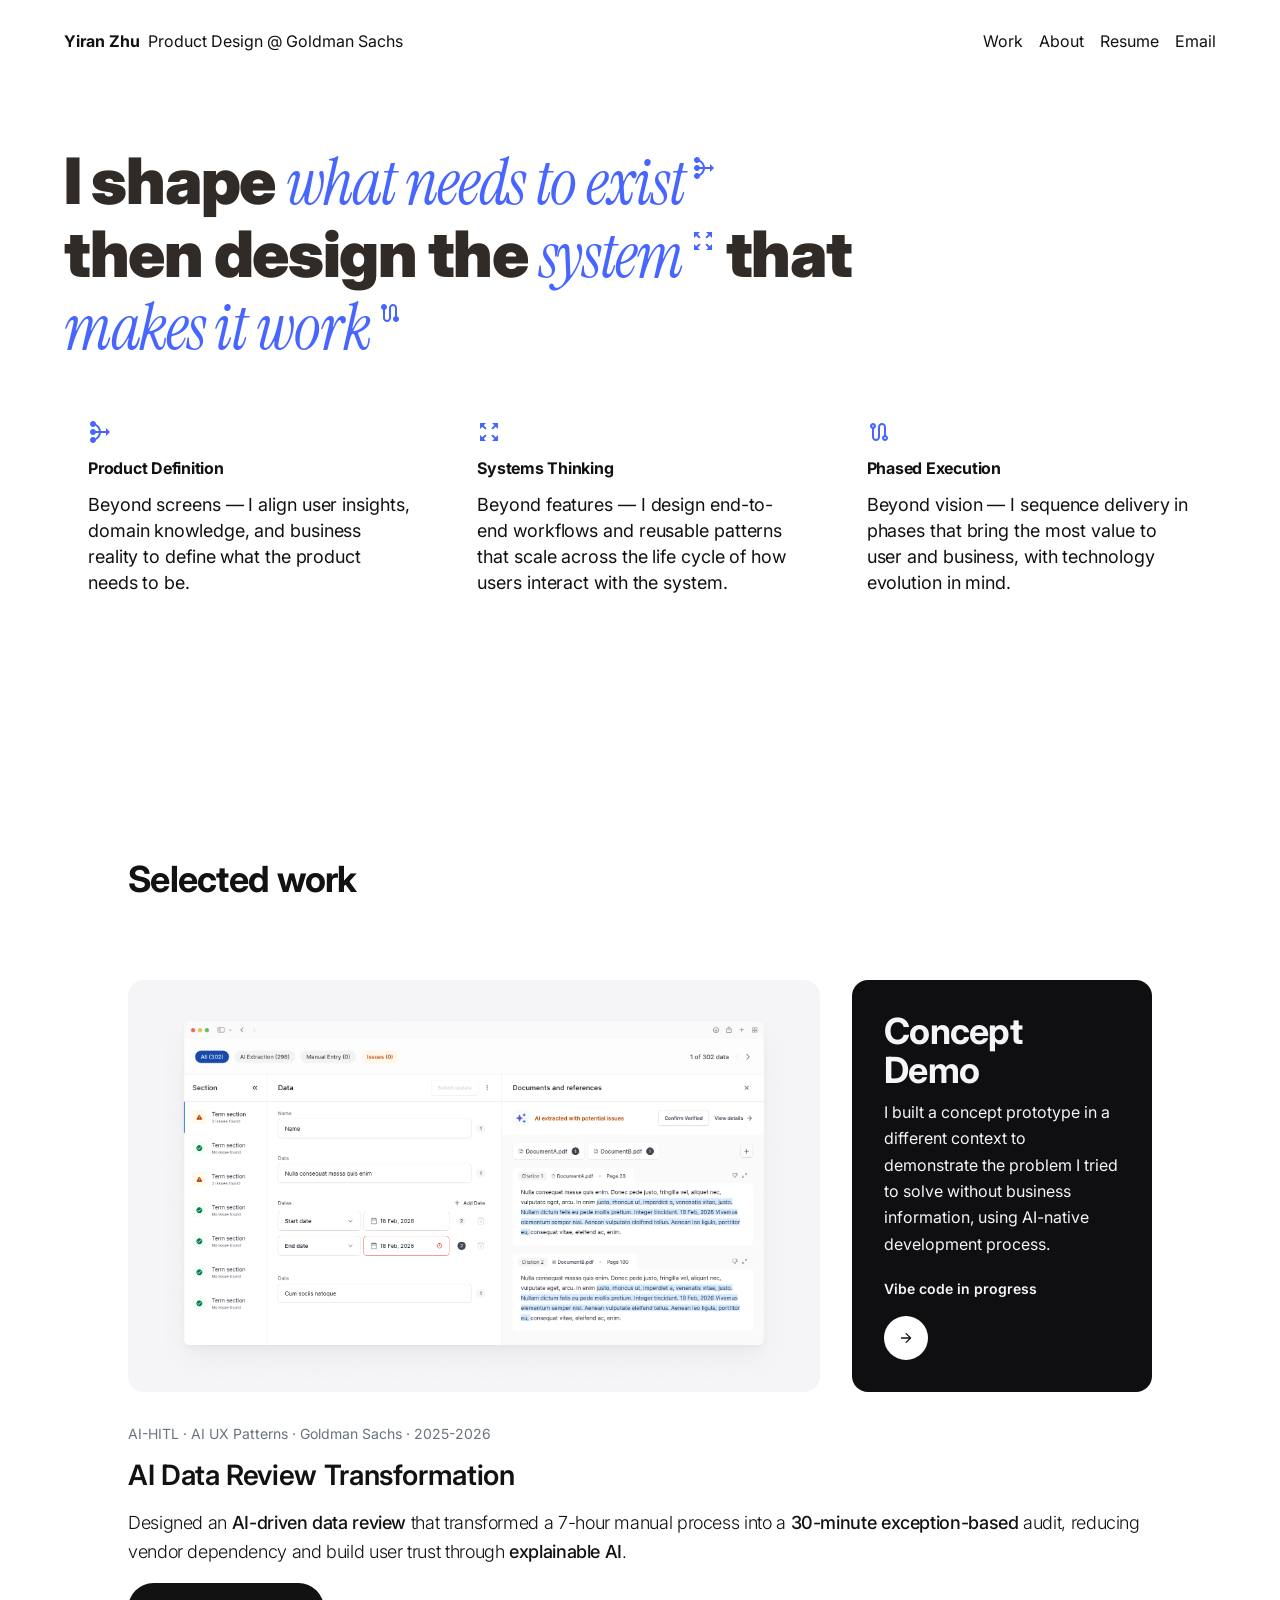
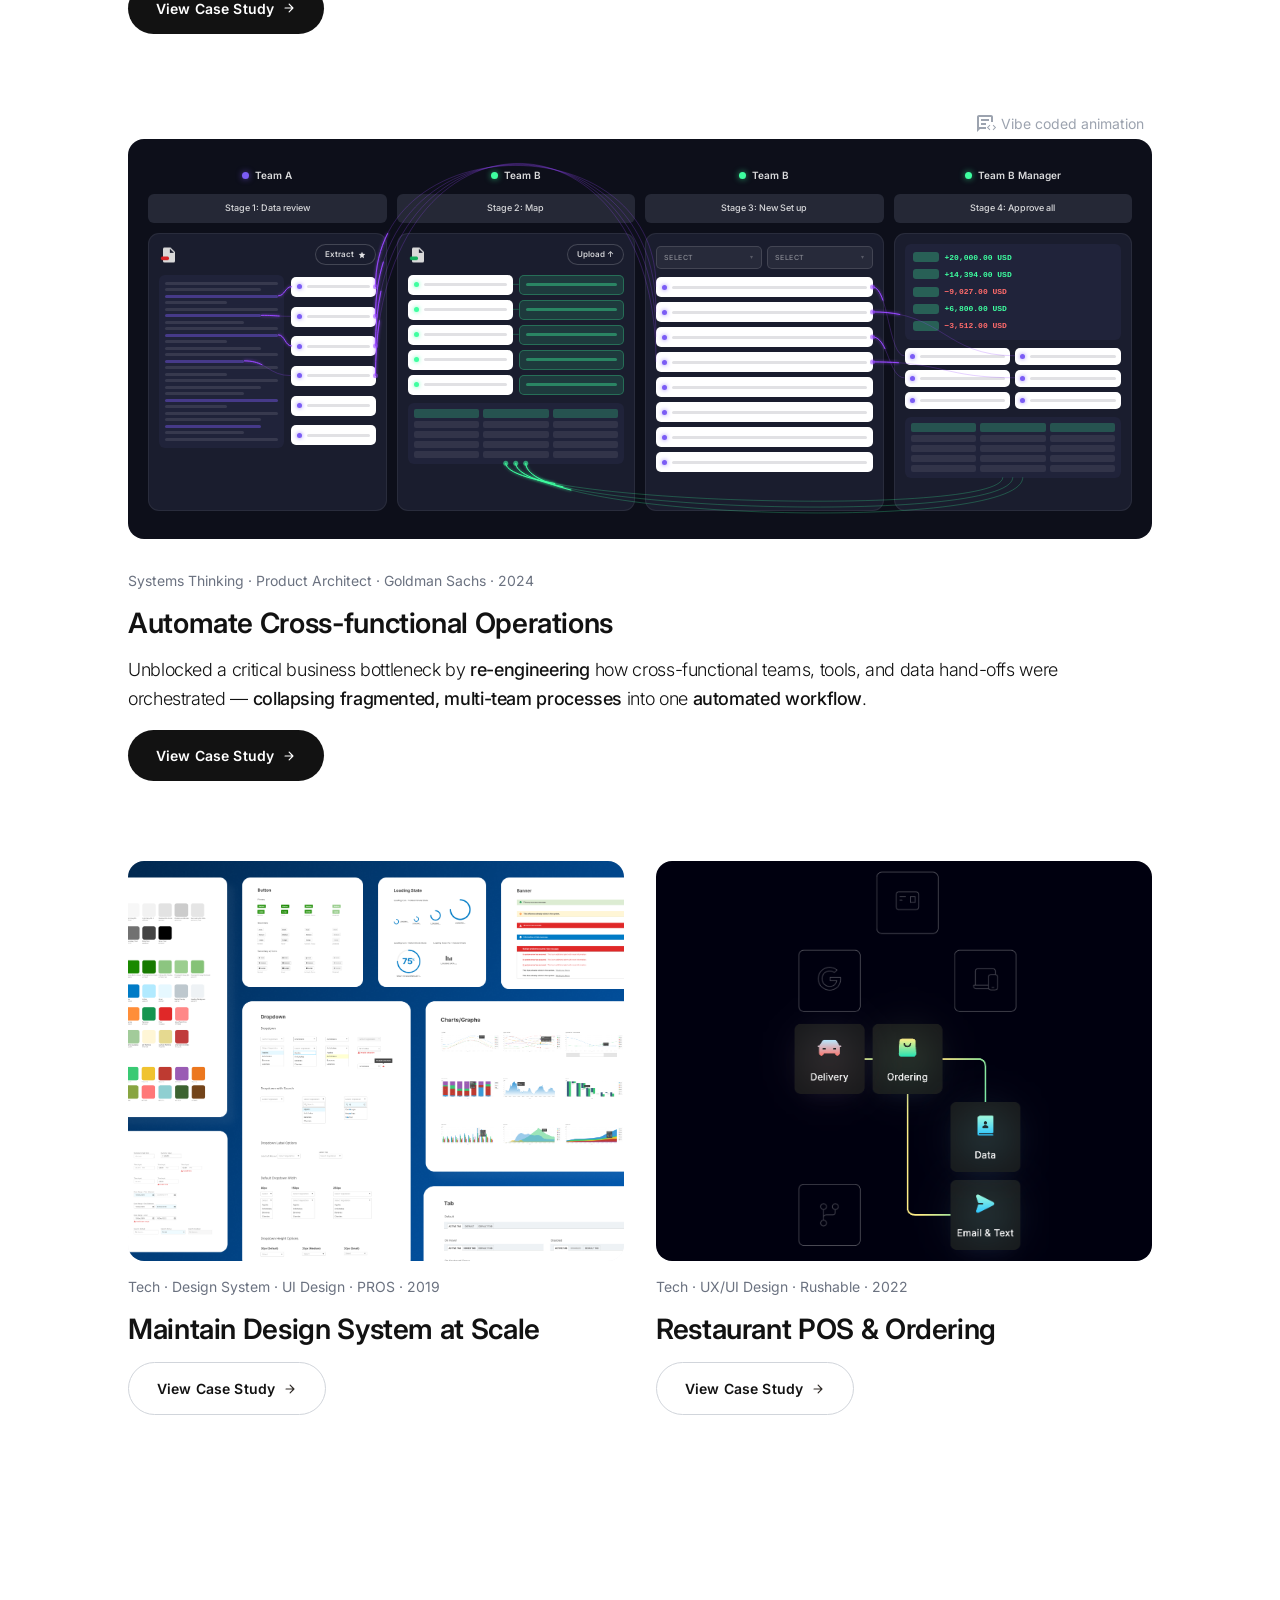
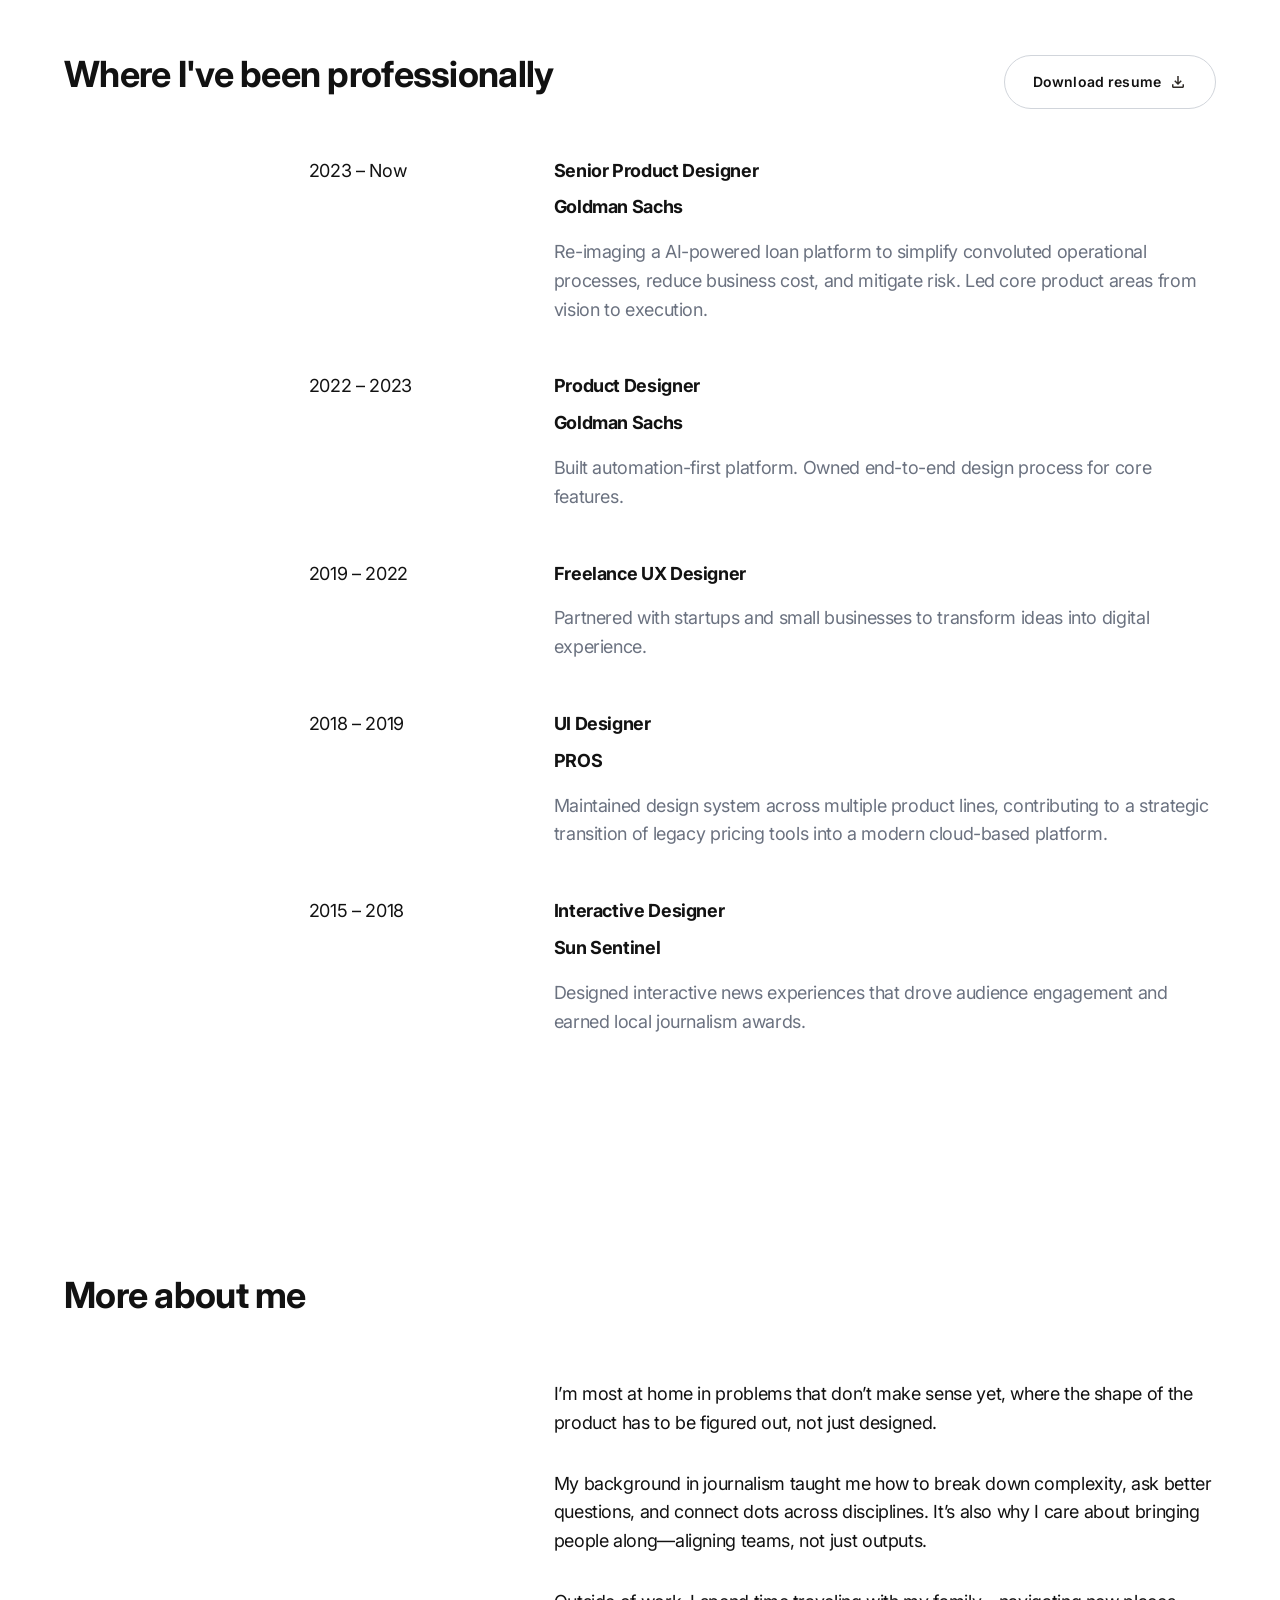
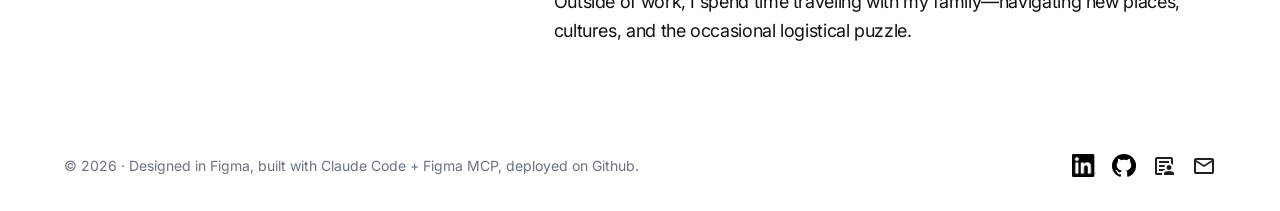
==== commit c15742ba: "Replace interactive widgets with new thumbnails on homepage and AI data review case study - Replace " ====
--- a/index.html
+++ b/index.html
@@ -248,104 +248,7 @@
           <!-- Visual: split panel (visual first per Figma) -->
           <div class="work-visual-split">
             <div class="work-visual-split-left">
-              <div class="cs-hero-widget">
-                <div class="cs-widget-inner">
-            
-                  <!-- Pagination + Toggle bar -->
-                  <div class="widget-bar">
-                    <div class="widget-bar-left">
-                      <div class="widget-pagination-btns">
-                        <button class="widget-pagination-btn" aria-label="Previous">
-                          <svg width="12" height="12" viewBox="0 0 12 12" fill="none"><path d="M7.5 2L3.5 6L7.5 10" stroke="#414651" stroke-width="1.5" stroke-linecap="round" stroke-linejoin="round"/></svg>
-                        </button>
-                        <button class="widget-pagination-btn" aria-label="Next">
-                          <svg width="12" height="12" viewBox="0 0 12 12" fill="none"><path d="M4.5 2L8.5 6L4.5 10" stroke="#414651" stroke-width="1.5" stroke-linecap="round" stroke-linejoin="round"/></svg>
-                        </button>
-                      </div>
-                      <span class="widget-pagination-label">1 of 10 exceptions</span>
-                    </div>
-                    <div class="widget-toggle-group">
-                      <div class="widget-toggle-track">
-                        <div class="widget-toggle-thumb"></div>
-                      </div>
-                      <span class="widget-toggle-label">Exception only</span>
-                    </div>
-                  </div>
-            
-                  <!-- AI extracted row -->
-                  <div class="widget-row widget-row--ai">
-                    <div class="widget-row-icon">
-                      <svg xmlns="http://www.w3.org/2000/svg" width="32" height="32" viewBox="0 0 32 32" fill="none">
-                        <path d="M25.3335 12L27.0002 8.33334L30.6668 6.66668L27.0002 5.00001L25.3335 1.33334L23.6668 5.00001L20.0002 6.66668L23.6668 8.33334L25.3335 12ZM15.3335 12.6667L12.0002 5.33334L8.66683 12.6667L1.3335 16L8.66683 19.3333L12.0002 26.6667L15.3335 19.3333L22.6668 16L15.3335 12.6667ZM25.3335 20L23.6668 23.6667L20.0002 25.3333L23.6668 27L25.3335 30.6667L27.0002 27L30.6668 25.3333L27.0002 23.6667L25.3335 20Z" fill="url(#paint0_linear_5_7538)"/>
-                        <defs>
-                        <linearGradient id="paint0_linear_5_7538" x1="5.00016" y1="5.00001" x2="34.9446" y2="33.1111" gradientUnits="userSpaceOnUse">
-                        <stop stop-color="#6941C6"/>
-                        <stop offset="1" stop-color="#2E90FA"/>
-                        </linearGradient>
-                        </defs>
-                        </svg>
-                    </div>
-                    <div class="widget-row-content">
-                      <span class="widget-ai-label">AI extracted with potential issues</span>
-                    </div>
-                    <div class="widget-row-action">
-                      <span class="widget-view-btn">View reasoning
-                        <svg width="20" height="20" viewBox="0 0 20 20" fill="none"><path d="M4 10h12M10 4l6 6-6 6" stroke="#414651" stroke-width="1.5" stroke-linecap="round" stroke-linejoin="round"/></svg>
-                      </span>
-                    </div>
-                  </div>
-            
-                  <!-- Manual input row -->
-                  <div class="widget-row widget-row--manual">
-                    <div class="widget-row-icon">
-                      <div class="widget-avatar"><img src="img/Avatar.png"></div>
-                    </div>
-                    <div class="widget-row-content">
-                      <div class="widget-manual-info">
-                        <span class="widget-manual-title">Manual input</span>
-                        <div class="widget-manual-sub">
-                          <span>Olivia Kiu</span>
-                          <span class="widget-dot"></span>
-                          <span>Mar 3, 2025 14:22 EST</span>
-                        </div>
-                      </div>
-                    </div>
-                    <div class="widget-row-action">
-                      <span class="widget-view-btn widget-view-btn--disabled">View reasoning
-                        <svg width="20" height="20" viewBox="0 0 20 20" fill="none"><path d="M4 10h12M10 4l6 6-6 6" stroke="#d5d7da" stroke-width="1.5" stroke-linecap="round" stroke-linejoin="round"/></svg>
-                      </span>
-                    </div>
-                  </div>
-            
-                  <!-- Citation card -->
-                  <div class="widget-citation">
-                    <div class="widget-citation-tabs">
-                      <div class="widget-citation-tab-left">
-                        <span class="widget-badge-dark">Citation 1</span>
-                        <div class="widget-badge-file">
-                          <svg width="14" height="14" viewBox="0 0 14 14" fill="none"><rect x="2" y="1" width="8" height="11" rx="1" stroke="#414651" stroke-width="1.2"/><path d="M4 4h4M4 6.5h4M4 9h2" stroke="#414651" stroke-width="1" stroke-linecap="round"/></svg>
-                          DocumentA.pdf
-                        </div>
-                        <span class="widget-dot"></span>
-                        <span class="widget-badge-page">Page 29</span>
-                      </div>
-                      <div class="widget-citation-actions">
-                        <svg xmlns="http://www.w3.org/2000/svg" width="16" height="16" viewBox="0 0 16 16" fill="none">
-                          <path d="M11.3334 1.33334H13.1134C13.4907 1.32667 13.8573 1.45876 14.1436 1.70455C14.43 1.95034 14.6161 2.29271 14.6667 2.66667V7.33334C14.6161 7.7073 14.43 8.04967 14.1436 8.29546C13.8573 8.54125 13.4907 8.67335 13.1134 8.66667H11.3334M6.66669 10V12.6667C6.66669 13.1971 6.8774 13.7058 7.25247 14.0809C7.62755 14.456 8.13625 14.6667 8.66669 14.6667L11.3334 8.66667V1.33334H3.81335C3.4918 1.32971 3.17977 1.4424 2.93475 1.65067C2.68973 1.85894 2.52824 2.14874 2.48002 2.46667L1.56002 8.46667C1.53102 8.65777 1.5439 8.85289 1.59779 9.03851C1.65168 9.22413 1.74529 9.39581 1.87211 9.54166C1.99894 9.68752 2.15597 9.80405 2.33231 9.8832C2.50864 9.96234 2.70008 10.0022 2.89335 10H6.66669Z" stroke="#414651" stroke-width="1.2" stroke-linecap="round" stroke-linejoin="round"/>
-                        </svg>
-                        <svg xmlns="http://www.w3.org/2000/svg" width="16" height="16" viewBox="0 0 16 16" fill="none">
-                          <path d="M10 2H14M14 2V6M14 2L9.33333 6.66667M6 14H2M2 14V10M2 14L6.66667 9.33333" stroke="#414651" stroke-width="1.2" stroke-linecap="round" stroke-linejoin="round"/>
-                        </svg>
-                      </div>
-                    </div>
-                    <div class="widget-citation-body">
-                      <p class="widget-citation-text"><span class="widget-text-highlight">In the event of a discrepancy exceeding the established 0.05% threshold, the automated validation protocol will trigger a mandatory manual review.</span></p>
-                    </div>
-                  </div>
-            
-                </div>
-                <img class="cs-widget-fallback" src="img/Content Block.png" alt="AI Data Review widget preview">
-              </div>
+              <img class="ai-review-thumb" src="img/ai-data-review-case-thumb-2.png" alt="AI Data Review Transformation thumbnail">
             </div>
             <div class="work-visual-split-right">
               <p class="concept-title">Concept Demo</p>
--- a/styles.css
+++ b/styles.css
@@ -1121,15 +1121,17 @@
   background: var(--color-bg-secondary);
   overflow: hidden;
   display: flex;
-  align-items: flex-start;
-  justify-content: center;
+  flex-direction: column;
+  align-items: center;
+  justify-content: flex-end;
   border-radius: 16px;
-}
-.work-visual-split-left img {
-  width: 100%;
-  height: 100%;
-  object-fit: contain;
-  object-position: center center;
+  padding: 24px 24px 0;
+}
+.ai-review-thumb {
+  width: 100%;
+  display: block;
+  object-fit: cover;
+  border-radius: 4px 4px 0 0;
 }
 .work-visual-split-right {
   width: 300px;
@@ -1409,7 +1411,29 @@
 }
 
 
- /* ── AI data review Case Study specific overrides ── */
+/* ── AI data review Case Study specific overrides ── */
+.cs-hero-thumb-wrap {
+  background: #f5f3f5;
+  width: 100%;
+  padding: 64px 40px 16px;
+  box-sizing: border-box;
+  display: flex;
+  align-items: flex-end;
+}
+.cs-hero-thumb {
+  width: 100%;
+  display: block;
+  object-fit: cover;
+}
+.cs-feature-break {
+  width: 100%;
+}
+.cs-feature-break img {
+  width: 100%;
+  display: block;
+  object-fit: cover;
+}
+
  .cs-hero-widget {
   background: #f5f3f5;
   width: 100%;
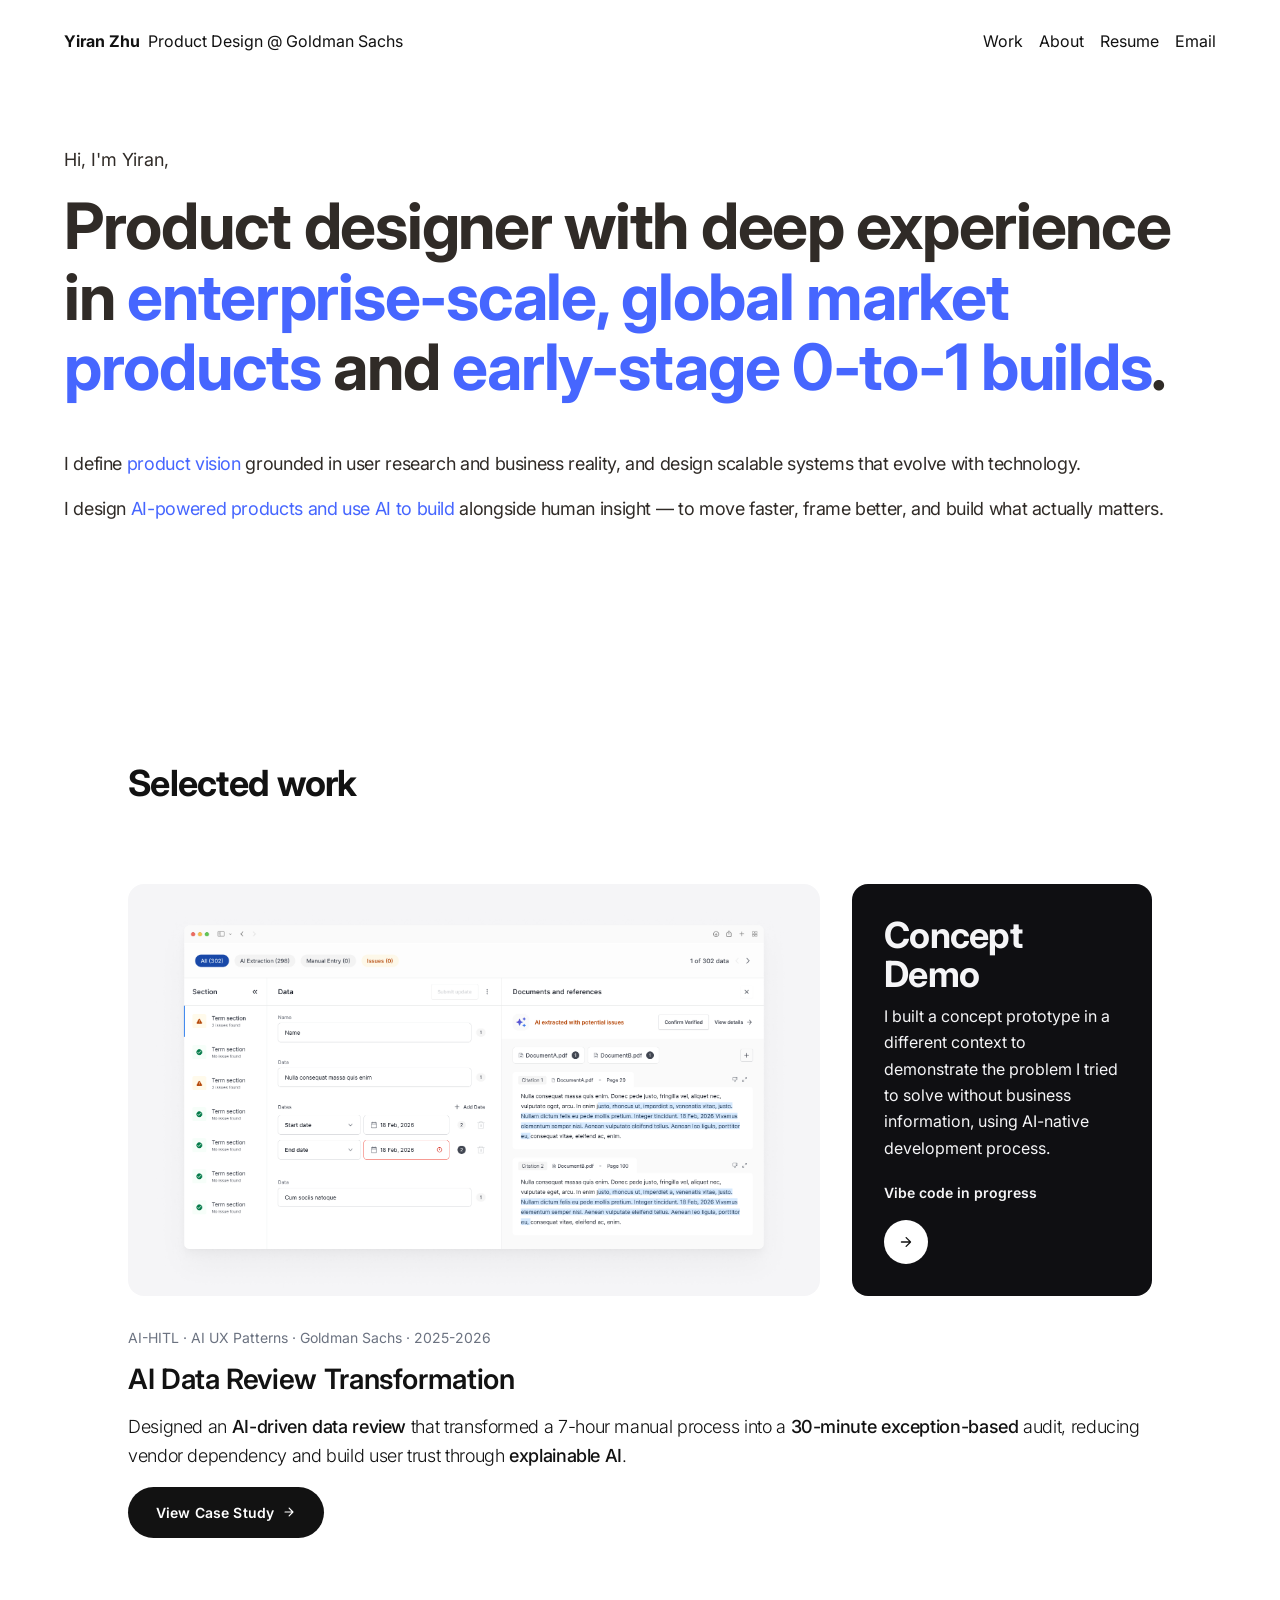
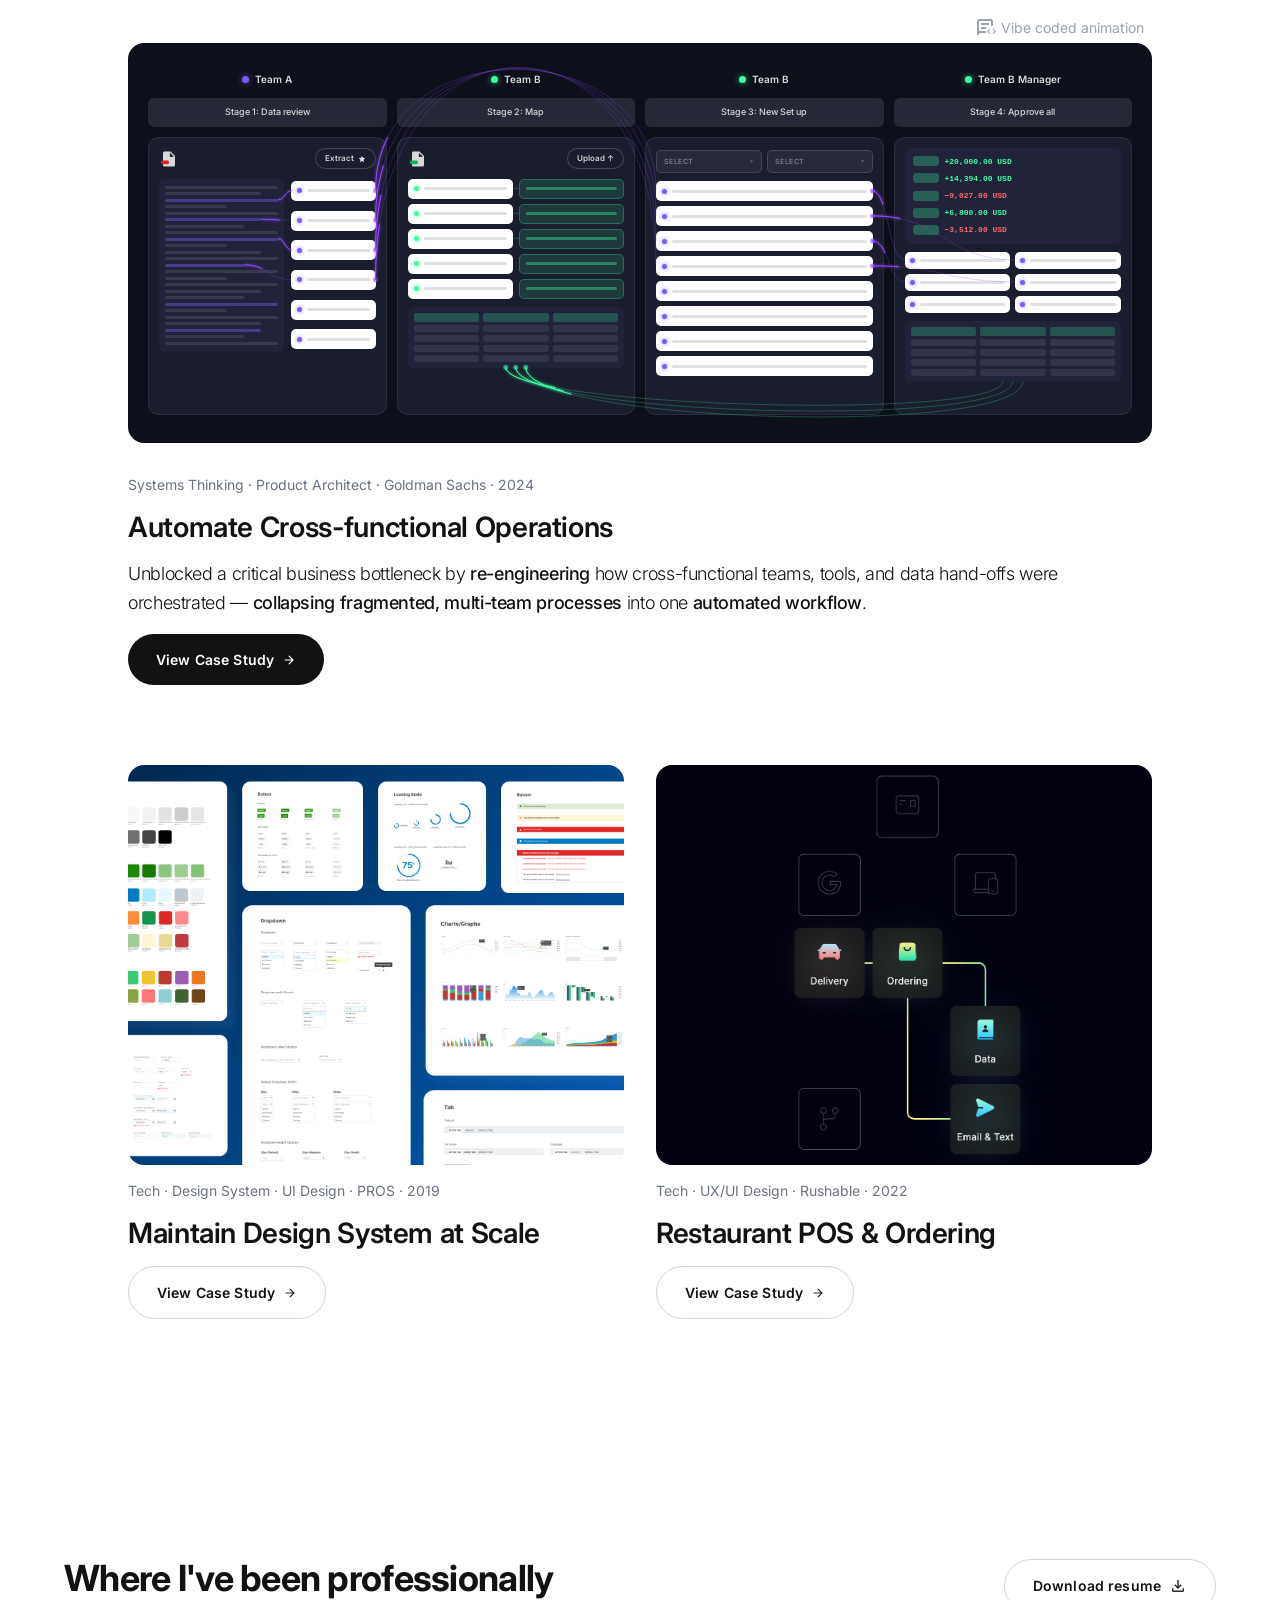
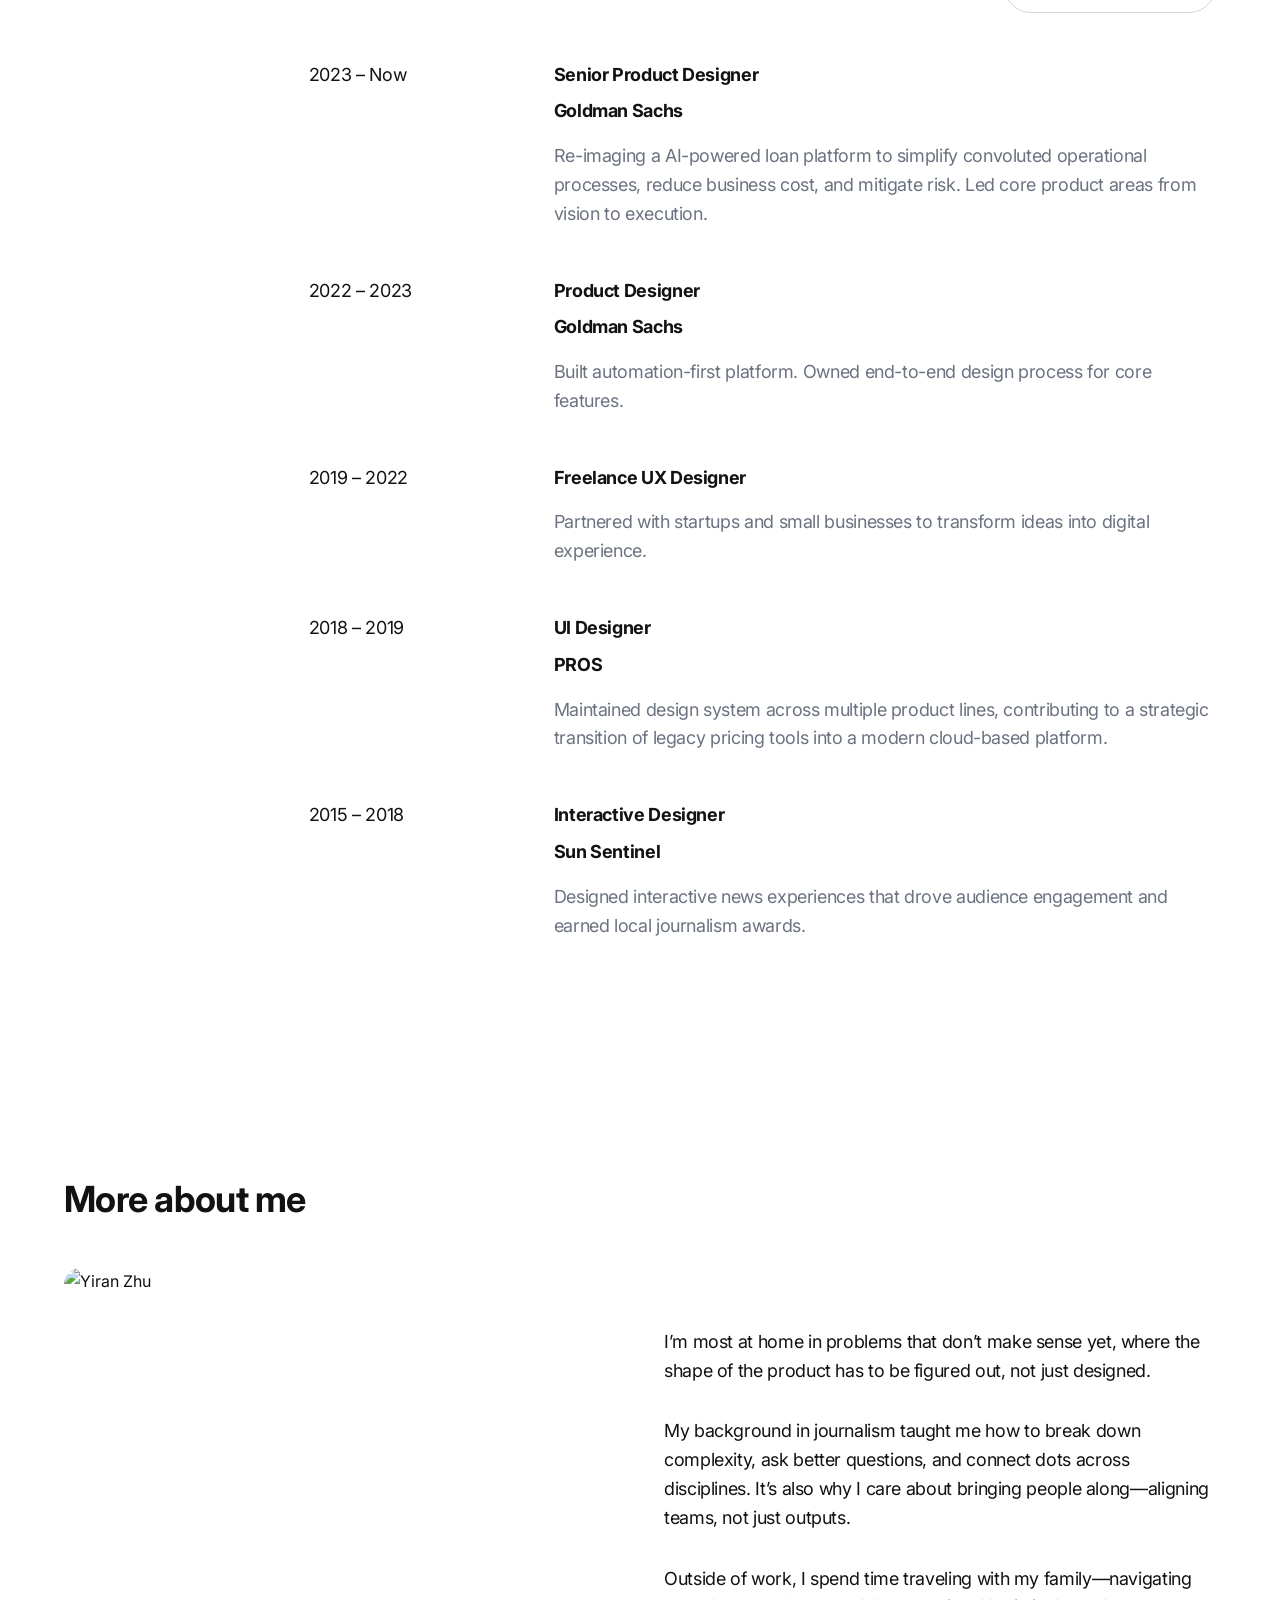
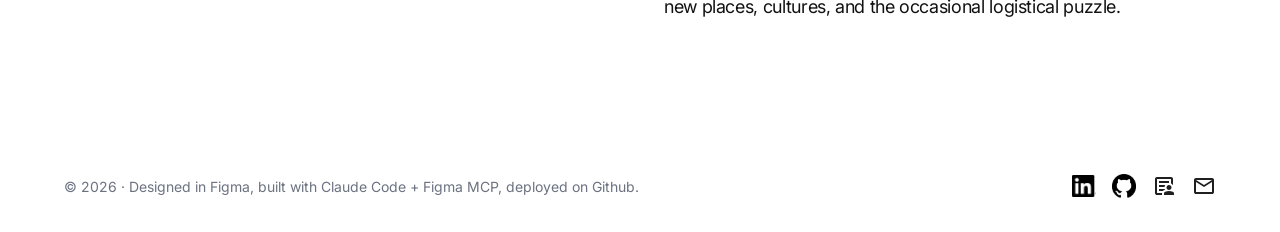
==== commit 88b0e484: "Redesign homepage intro, add personal photo, animations, and AI case study updates - Replace hero wi" ====
--- a/index.html
+++ b/index.html
@@ -192,49 +192,14 @@
 
     <!-- Introduction -->
     <section class="intro-section">
-      <h1 class="home-hero-heading">
-        <span class="hero-line">
-          I shape <em class="type-hero-accent">what needs to exist</em><svg class="hero-icon" xmlns="http://www.w3.org/2000/svg" viewBox="0 0 24 24" fill="#4666FF"><path d="M18 16L22 12L18 8V11H12.94C12.6 7.9 10.68 5.28 8 3.95C7.96 2.31 6.64 1 5 1C3.34 1 2 2.34 2 4C2 5.66 3.34 7 5 7C5.95 7 6.78 6.55 7.33 5.86C9.23 6.9 10.6 8.77 10.92 11H7.82C7.4 9.84 6.3 9 5 9C3.34 9 2 10.34 2 12C2 13.66 3.34 15 5 15C6.3 15 7.4 14.16 7.82 13H10.92C10.6 15.23 9.23 17.1 7.34 18.14C6.78 17.45 5.95 17 5 17C3.34 17 2 18.34 2 20C2 21.66 3.34 23 5 23C6.64 23 7.96 21.69 7.99 20.05C10.67 18.72 12.59 16.1 12.93 13H18V16Z"/></svg>
-        </span>
-        <span class="hero-line">
-          then design the <em class="type-hero-accent">system</em><svg class="hero-icon" xmlns="http://www.w3.org/2000/svg" viewBox="0 0 24 24" fill="#4666FF"><path d="M17.3 5.3L14.41 8.17L15.83 9.59L18.7 6.7L21 9V3H15L17.3 5.3ZM9 3H3V9L5.3 6.7L8.17 9.59L9.59 8.17L6.7 5.3L9 3ZM8.17 14.41L5.3 17.3L3 15V21H9L6.7 18.7L9.59 15.83L8.17 14.41ZM15.83 14.41L14.41 15.83L17.3 18.7L15 21H21V15L18.7 17.3L15.83 14.41Z"/></svg> that
-        </span>
-        <span class="hero-line">
-          <em class="type-hero-accent">makes it work</em><svg class="hero-icon" xmlns="http://www.w3.org/2000/svg" viewBox="0 0 24 24" fill="#4666FF"><path opacity="0.3" d="M6 7C6.55228 7 7 6.55228 7 6C7 5.44772 6.55228 5 6 5C5.44772 5 5 5.44772 5 6C5 6.55228 5.44772 7 6 7Z"/><path opacity="0.3" d="M18 19C18.5523 19 19 18.5523 19 18C19 17.4477 18.5523 17 18 17C17.4477 17 17 17.4477 17 18C17 18.5523 17.4477 19 18 19Z"/><path d="M19 15.18V7C19 4.79 17.21 3 15 3C12.79 3 11 4.79 11 7V17C11 18.1 10.1 19 9 19C7.9 19 7 18.1 7 17V8.82C8.16 8.4 9 7.3 9 6C9 4.34 7.66 3 6 3C4.34 3 3 4.34 3 6C3 7.3 3.84 8.4 5 8.82V17C5 19.21 6.79 21 9 21C11.21 21 13 19.21 13 17V7C13 5.9 13.9 5 15 5C16.1 5 17 5.9 17 7V15.18C15.84 15.59 15 16.69 15 18C15 19.66 16.34 21 18 21C19.66 21 21 19.66 21 18C21 16.7 20.16 15.6 19 15.18Z"/></svg>
-        </span>
-      </h1>
-
-      <ul class="vp-list">
-        <li class="vp-list-item">
-          <div class="vp-icon-wrap">
-            <svg xmlns="http://www.w3.org/2000/svg" width="24" height="24" viewBox="0 0 24 24" fill="none">
-              <path d="M18 16L22 12L18 8V11H12.94C12.6 7.9 10.68 5.28 8 3.95C7.96 2.31 6.64 1 5 1C3.34 1 2 2.34 2 4C2 5.66 3.34 7 5 7C5.95 7 6.78 6.55 7.33 5.86C9.23 6.9 10.6 8.77 10.92 11H7.82C7.4 9.84 6.3 9 5 9C3.34 9 2 10.34 2 12C2 13.66 3.34 15 5 15C6.3 15 7.4 14.16 7.82 13H10.92C10.6 15.23 9.23 17.1 7.34 18.14C6.78 17.45 5.95 17 5 17C3.34 17 2 18.34 2 20C2 21.66 3.34 23 5 23C6.64 23 7.96 21.69 7.99 20.05C10.67 18.72 12.59 16.1 12.93 13H18V16Z" fill="#4666FF"/>
-            </svg>
-          </div>
-          <h5 class="vp-name">Product Definition</h5>
-          <p class="vp-body">Beyond screens — I align user insights, domain knowledge, and business reality to define what the product needs to be.</p>
-        </li>
-        <li class="vp-list-item">
-          <div class="vp-icon-wrap">
-            <svg xmlns="http://www.w3.org/2000/svg" width="24" height="24" viewBox="0 0 24 24" fill="none">
-              <path d="M17.3 5.3L14.41 8.17L15.83 9.59L18.7 6.7L21 9V3H15L17.3 5.3ZM9 3H3V9L5.3 6.7L8.17 9.59L9.59 8.17L6.7 5.3L9 3ZM8.17 14.41L5.3 17.3L3 15V21H9L6.7 18.7L9.59 15.83L8.17 14.41ZM15.83 14.41L14.41 15.83L17.3 18.7L15 21H21V15L18.7 17.3L15.83 14.41Z" fill="#4666FF"/>
-            </svg>
-          </div>
-          <h5 class="vp-name">Systems Thinking</h5>
-          <p class="vp-body">Beyond features — I design end-to-end workflows and reusable patterns that scale across the life cycle of how users interact with the system.</p>
-        </li>
-        <li class="vp-list-item">
-          <div class="vp-icon-wrap">
-            <svg xmlns="http://www.w3.org/2000/svg" width="24" height="24" viewBox="0 0 24 24" fill="none">
-              <path opacity="0.3" d="M6 7C6.55228 7 7 6.55228 7 6C7 5.44772 6.55228 5 6 5C5.44772 5 5 5.44772 5 6C5 6.55228 5.44772 7 6 7Z" fill="#302B27"/>
-              <path opacity="0.3" d="M18 19C18.5523 19 19 18.5523 19 18C19 17.4477 18.5523 17 18 17C17.4477 17 17 17.4477 17 18C17 18.5523 17.4477 19 18 19Z" fill="#4666FF"/>
-              <path d="M19 15.18V7C19 4.79 17.21 3 15 3C12.79 3 11 4.79 11 7V17C11 18.1 10.1 19 9 19C7.9 19 7 18.1 7 17V8.82C8.16 8.4 9 7.3 9 6C9 4.34 7.66 3 6 3C4.34 3 3 4.34 3 6C3 7.3 3.84 8.4 5 8.82V17C5 19.21 6.79 21 9 21C11.21 21 13 19.21 13 17V7C13 5.9 13.9 5 15 5C16.1 5 17 5.9 17 7V15.18C15.84 15.59 15 16.69 15 18C15 19.66 16.34 21 18 21C19.66 21 21 19.66 21 18C21 16.7 20.16 15.6 19 15.18ZM6 7C5.45 7 5 6.55 5 6C5 5.45 5.45 5 6 5C6.55 5 7 5.45 7 6C7 6.55 6.55 7 6 7ZM18 19C17.45 19 17 18.55 17 18C17 17.45 17.45 17 18 17C18.55 17 19 17.45 19 18C19 18.55 18.55 19 18 19Z" fill="#4666FF"/>
-            </svg>
-          </div>
-          <h5 class="vp-name">Phased Execution</h5>
-          <p class="vp-body">Beyond vision — I sequence delivery in phases that bring the most value to user and business, with technology evolution in mind.</p>
-        </li>
-      </ul>
+      <div class="intro-headline-group">
+        <p class="intro-greeting">Hi, I'm Yiran,</p>
+        <h1 class="intro-heading">Product designer with deep experience in <span class="intro-accent">enterprise-scale, global market products</span> and <span class="intro-accent">early-stage 0-to-1 builds</span>.</h1>
+      </div>
+      <div class="intro-body-group">
+        <p class="intro-body-text">I define <span class="intro-accent">product vision</span> grounded in user research and business reality, and design scalable systems that evolve with technology.</p>
+        <p class="intro-body-text">I design <span class="intro-accent">AI-powered products and use AI to build</span> alongside human insight — to move faster, frame better, and build what actually matters.</p>
+      </div>
     </section>
 
     <!-- Selected Work -->
@@ -542,9 +507,10 @@
       <h2 class="personal-heading">More about me</h2>
 
       <div class="personal-grid">
-        <div></div>
-        <div class="personal-label-col"></div>
-        <div class="personal-text-col"> 
+        <div class="personal-photo-col">
+          <img src="img/photo-me.JPG" alt="Yiran Zhu" class="personal-photo">
+        </div>
+        <div class="personal-text-col">
           <p>I’m most at home in problems that don’t make sense yet, where the shape of the product has to be figured out, not just designed.</p>
           <p>My background in journalism taught me how to break down complexity, ask better questions, and connect dots across disciplines. It’s also why I care about bringing people along—aligning teams, not just outputs.</p>
           <p>Outside of work, I spend time traveling with my family—navigating new places, cultures, and the occasional logistical puzzle.</p>
@@ -750,5 +716,6 @@
       });
     });
   </script>
+  <script src="animations.js"></script>
 </body>
 </html>
--- a/styles.css
+++ b/styles.css
@@ -951,72 +951,55 @@
   align-items: center;
 }
 
-/* Intro section */
-.intro-section {
-  display: flex;
-  flex-direction: column;
-  gap: 32px;
-}
-.home-hero-heading {
-  font-size: 64px;
-  font-weight: 900;
-  line-height: 1.1;
-  letter-spacing: -1.28px;
-  color: #302B27;
-  display: flex;
-  flex-direction: column;
-  gap: 0;
-}
-.hero-line {
-  display: block;
-}
-.hero-icon {
-  width: 24px;
-  height: 24px;
-  display: inline-block;
-  vertical-align: top;
-  margin-top: 10px;
-  margin-left: 8px;
-}
 .type-hero-accent {
   font-family: 'Instrument Serif', Georgia, serif;
   font-style: italic;
   font-weight: 400;
   color: var(--color-accent-primary);
 }
-.vp-list {
-  display: flex;
-  flex-wrap: wrap;
+
+/* Intro section */
+.intro-section {
+  display: flex;
+  flex-direction: column;
+  gap: 48px;
+  width: 100%;
+  max-width: 1200px;
+}
+.intro-headline-group {
+  display: flex;
+  flex-direction: column;
   gap: 16px;
-  list-style: none;
-}
-.vp-list-item {
-  flex: 1;
-  min-width: 280px;
-  max-width: 420px;
-  padding: 24px;
-  border-radius: 16px;
+  width: 100%;
+}
+.intro-greeting {
+  font-size: 18px;
+  font-weight: 400;
+  line-height: 1.6;
+  color: #302B27;
+}
+.intro-heading {
+  font-size: 64px;
+  font-weight: 700;
+  line-height: 1.1;
+  letter-spacing: -1.28px;
+  color: #302B27;
+}
+.intro-accent {
+  color: #4666FF;
+}
+.intro-body-group {
   display: flex;
   flex-direction: column;
   gap: 16px;
-}
-.vp-list-item .vp-icon-wrap {
-  width: 24px;
-  height: 24px;
-  flex-shrink: 0;
-}
-.vp-list-item .vp-name {
-  font-size: 16px;
-  font-weight: 700;
-  color: var(--color-text-primary);
-  letter-spacing: -0.24px;
-  line-height: 1;
-}
-.vp-list-item .vp-body {
+  width: 100%;
+}
+.intro-body-text {
   font-size: 18px;
-  color: var(--color-text-primary);
-  line-height: 1.45;
-  letter-spacing: -0.09px;
+  font-weight: 400;
+  line-height: 1.6;
+  letter-spacing: -0.36px;
+  color: #302B27;
 }
 
 /* Work section */
@@ -1348,16 +1331,22 @@
 }
 .personal-grid {
   display: grid;
-  grid-template-columns: 1fr 1fr 3fr;
-  gap: 24px;
-  align-items: start;
-}
-.personal-label-col {
-  font-size: 18px;
-  font-weight: 700;
-  color: var(--color-text-primary);
-  letter-spacing: -0.36px;
-  line-height: 1.6;
+  grid-template-columns: 1fr 1fr;
+  gap: 48px;
+  align-items: center;
+}
+.personal-photo-col {
+  width: 100%;
+  overflow: hidden;
+  border-radius: 16px;
+}
+.personal-photo {
+  width: 100%;
+  aspect-ratio: 4 / 3;
+  object-fit: cover;
+  object-position: center center;
+  display: block;
+  border-radius: 16px;
 }
 .personal-text-col p{
   font-size: 18px;
@@ -1867,6 +1856,18 @@
   line-height: 1.45;
   letter-spacing: -0.09px;
   margin: 0;
+}
+.simple-list {
+  grid-column: 2;
+  display: flex;
+  flex-direction: column;
+  gap: 16px;
+  list-style: none;
+  padding: 0;
+  margin: 0;
+}
+.feature-title--accent {
+  color: #4666FF;
 }
 /* Blue demo button */
 .btn-demo {
@@ -1983,10 +1984,7 @@
   .header-col-center { display: none; }
   .site-footer { grid-template-columns: 1fr auto; padding: 20px 24px; }
   .home-main { padding: 40px; gap: 80px;}
-  .home-hero-heading { font-size: 48px; letter-spacing: -0.5px; }
-  .hero-icon { width: 18px; height: 18px; margin-top: 6px; }
-  .vp-list { gap: 8px; }
-  .vp-list-item { min-width: 100%; }
+  .intro-heading { font-size: 48px; letter-spacing: -0.5px; }
   .work-entry-row { grid-template-columns: 1fr; gap: 12px; }
   .work-visual-split { flex-direction: column; min-height: auto; }
   .work-visual-split-right { width: 100%; border-radius: 16px; padding: 32px; min-height: 200px; }
@@ -1995,8 +1993,7 @@
   .work-card-sm-image { height: 400px; }
   .career-entry { grid-template-columns: 1fr 2fr; }
   .career-entry > :first-child { display: none; }
-  .personal-grid { grid-template-columns: 1fr 2fr; }
-  .personal-grid > :first-child { display: none; }
+  .personal-grid { grid-template-columns: 1fr 1fr; }
   .home-section-title, .career-heading, .personal-heading { font-size: 28px; }
   .career-header-row { flex-direction: column; gap: 16px; }
 
@@ -2040,7 +2037,9 @@
   :root { --container-pad: 20px; }
   .site-header { grid-template-columns: 1fr auto; padding: 20px 24px; }
   .home-main { padding: 24px; }
-  .home-hero-heading { font-size: 32px; }
+  .intro-heading { font-size: 32px; letter-spacing: -0.5px; }
+  .intro-greeting { font-size: 16px; }
+  .intro-body-text { font-size: 16px; }
   .home-section-title, .career-heading, .personal-heading{font-size: 24px;}
   .home-work-section {gap:40px;}
   .concept-title{font-size: 24px;}
@@ -2052,14 +2051,12 @@
   .view-study-btn{font-size: 12px;}
   .btn-dark{font-size: 12px;}
   .work-card-grid{gap:16px;}
-  .vp-list-item {padding:8px;}
-  .vp-list-item .vp-name{font-size: 14px;}
-  .vp-list-item .vp-body{font-size: 14px;}
   .career-role{font-size: 14px;}
   .career-year{font-size: 14px;}
   .career-company{font-size: 14px;}
   .career-desc{font-size: 14px;}
-  .personal-label-col{font-size: 14px;}
+  .personal-grid { grid-template-columns: 1fr; gap: 24px; }
+  .personal-photo { aspect-ratio: 16 / 9; }
   .personal-text-col{font-size: 14px;}
   .site-header .header-col-right > a.header-link { display: none; }
   .site-footer {
@@ -2262,3 +2259,24 @@
 @media (max-width: 768px) {
   .pipeline-root { min-height: unset; }
 }
+
+/* ── Scroll-triggered fade-up animation ────────────────── */
+.anim-ready {
+  opacity: 0;
+  transform: translateY(28px);
+  transition: opacity 0.65s cubic-bezier(0.16, 1, 0.3, 1),
+              transform 0.65s cubic-bezier(0.16, 1, 0.3, 1);
+}
+
+.anim-ready.anim-in {
+  opacity: 1;
+  transform: translateY(0);
+}
+
+@media (prefers-reduced-motion: reduce) {
+  .anim-ready {
+    opacity: 1;
+    transform: none;
+    transition: none;
+  }
+}
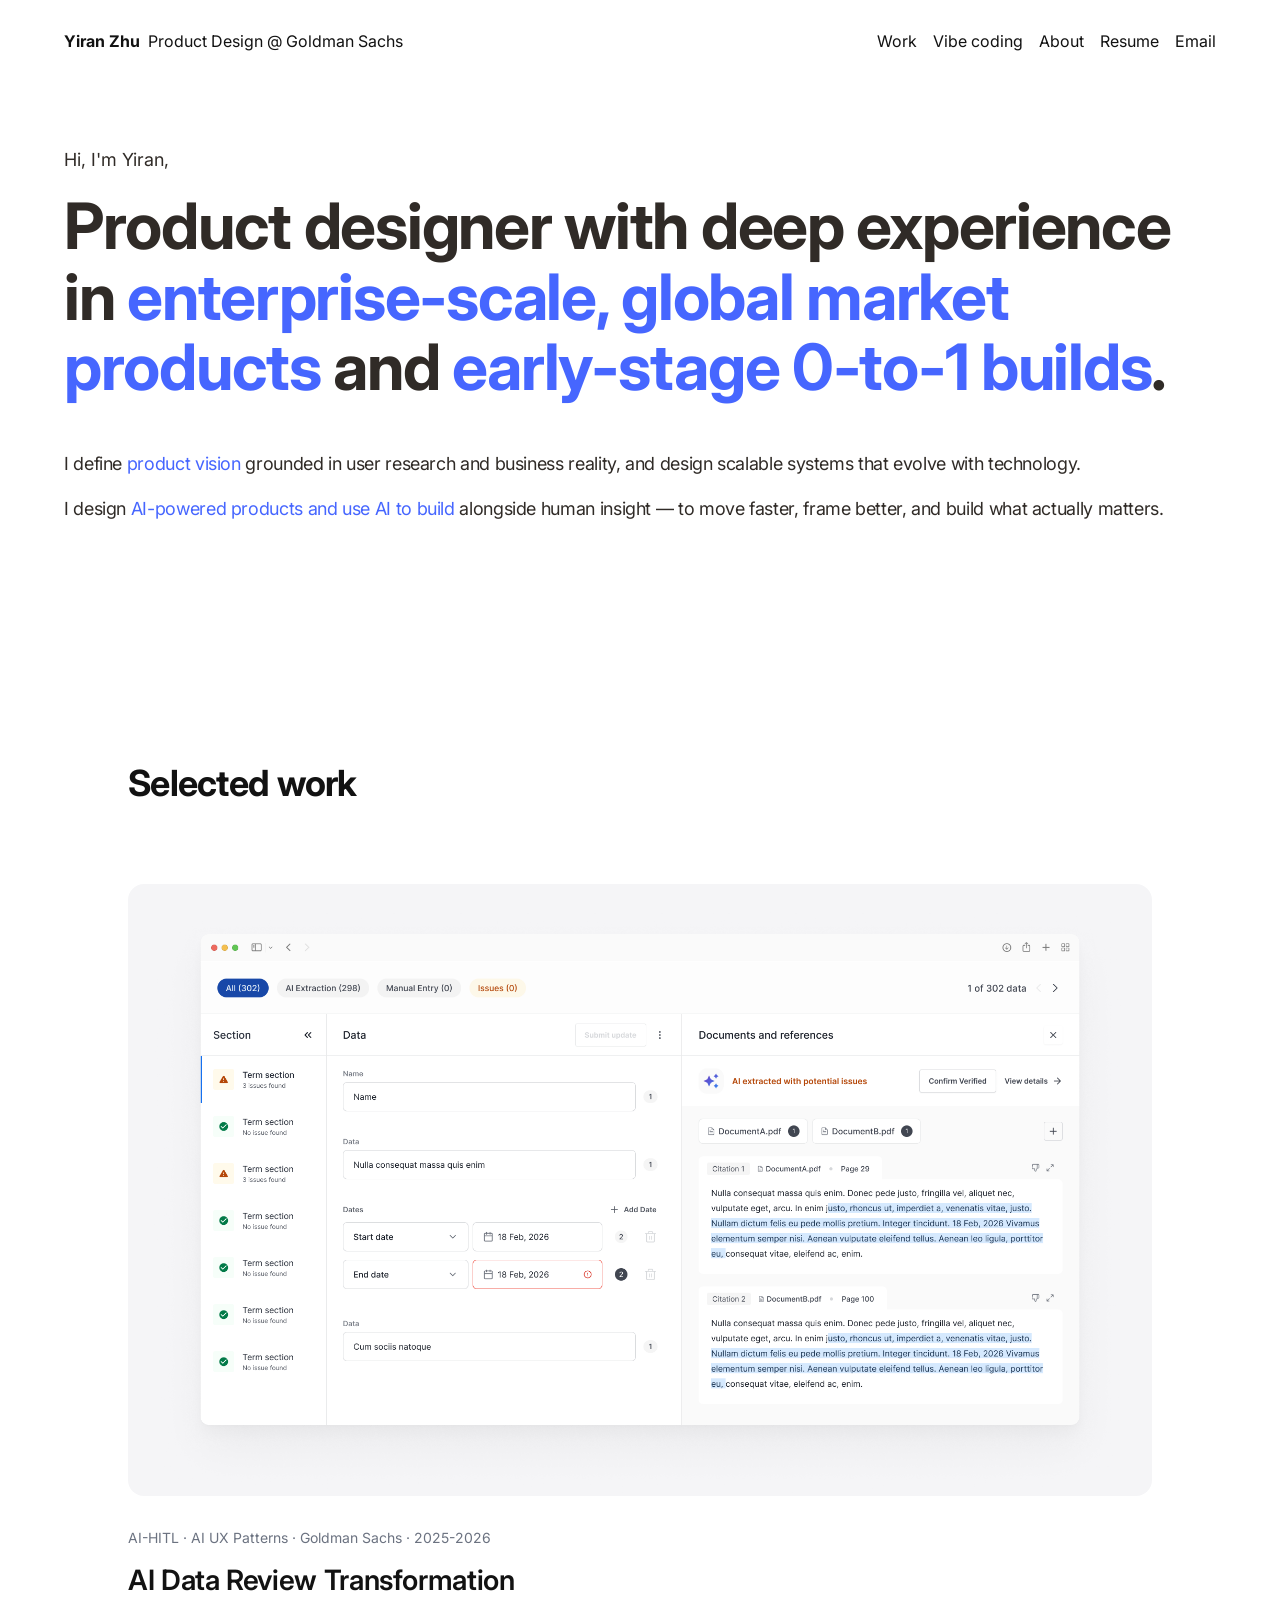
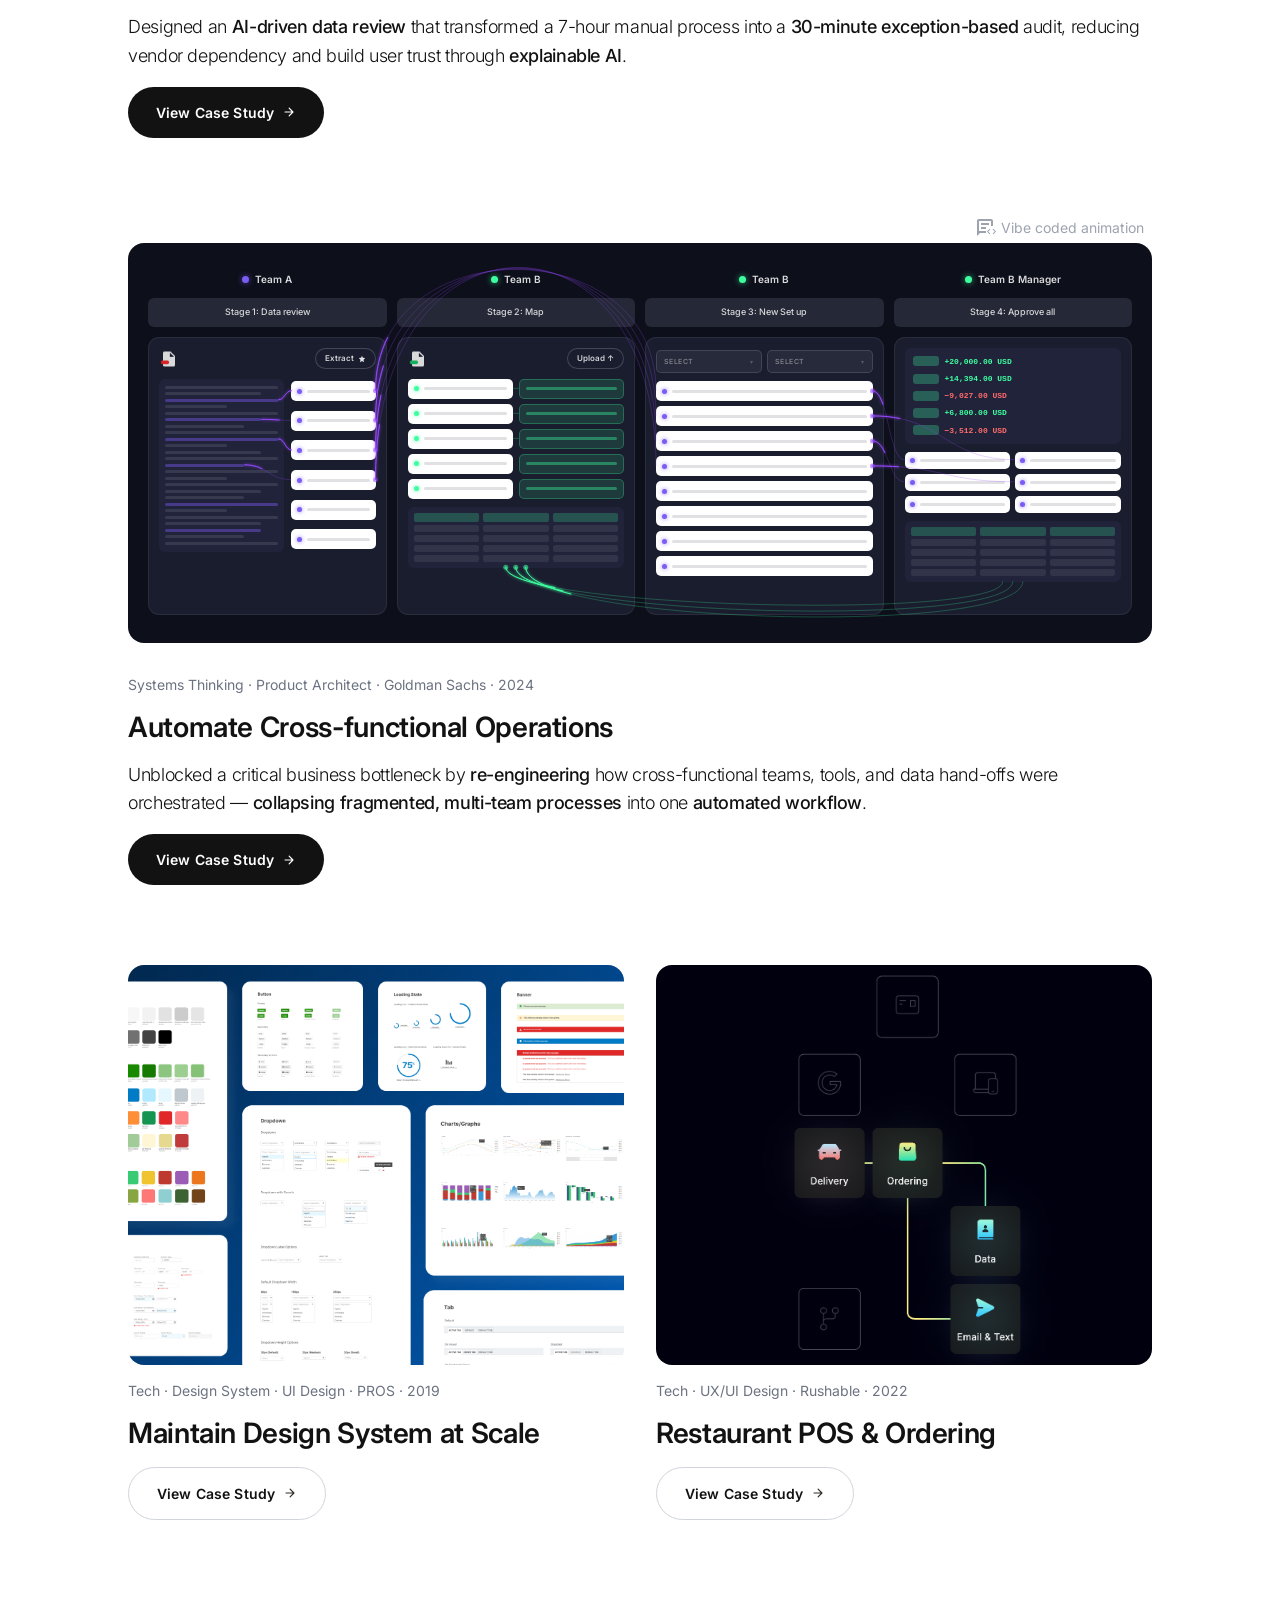
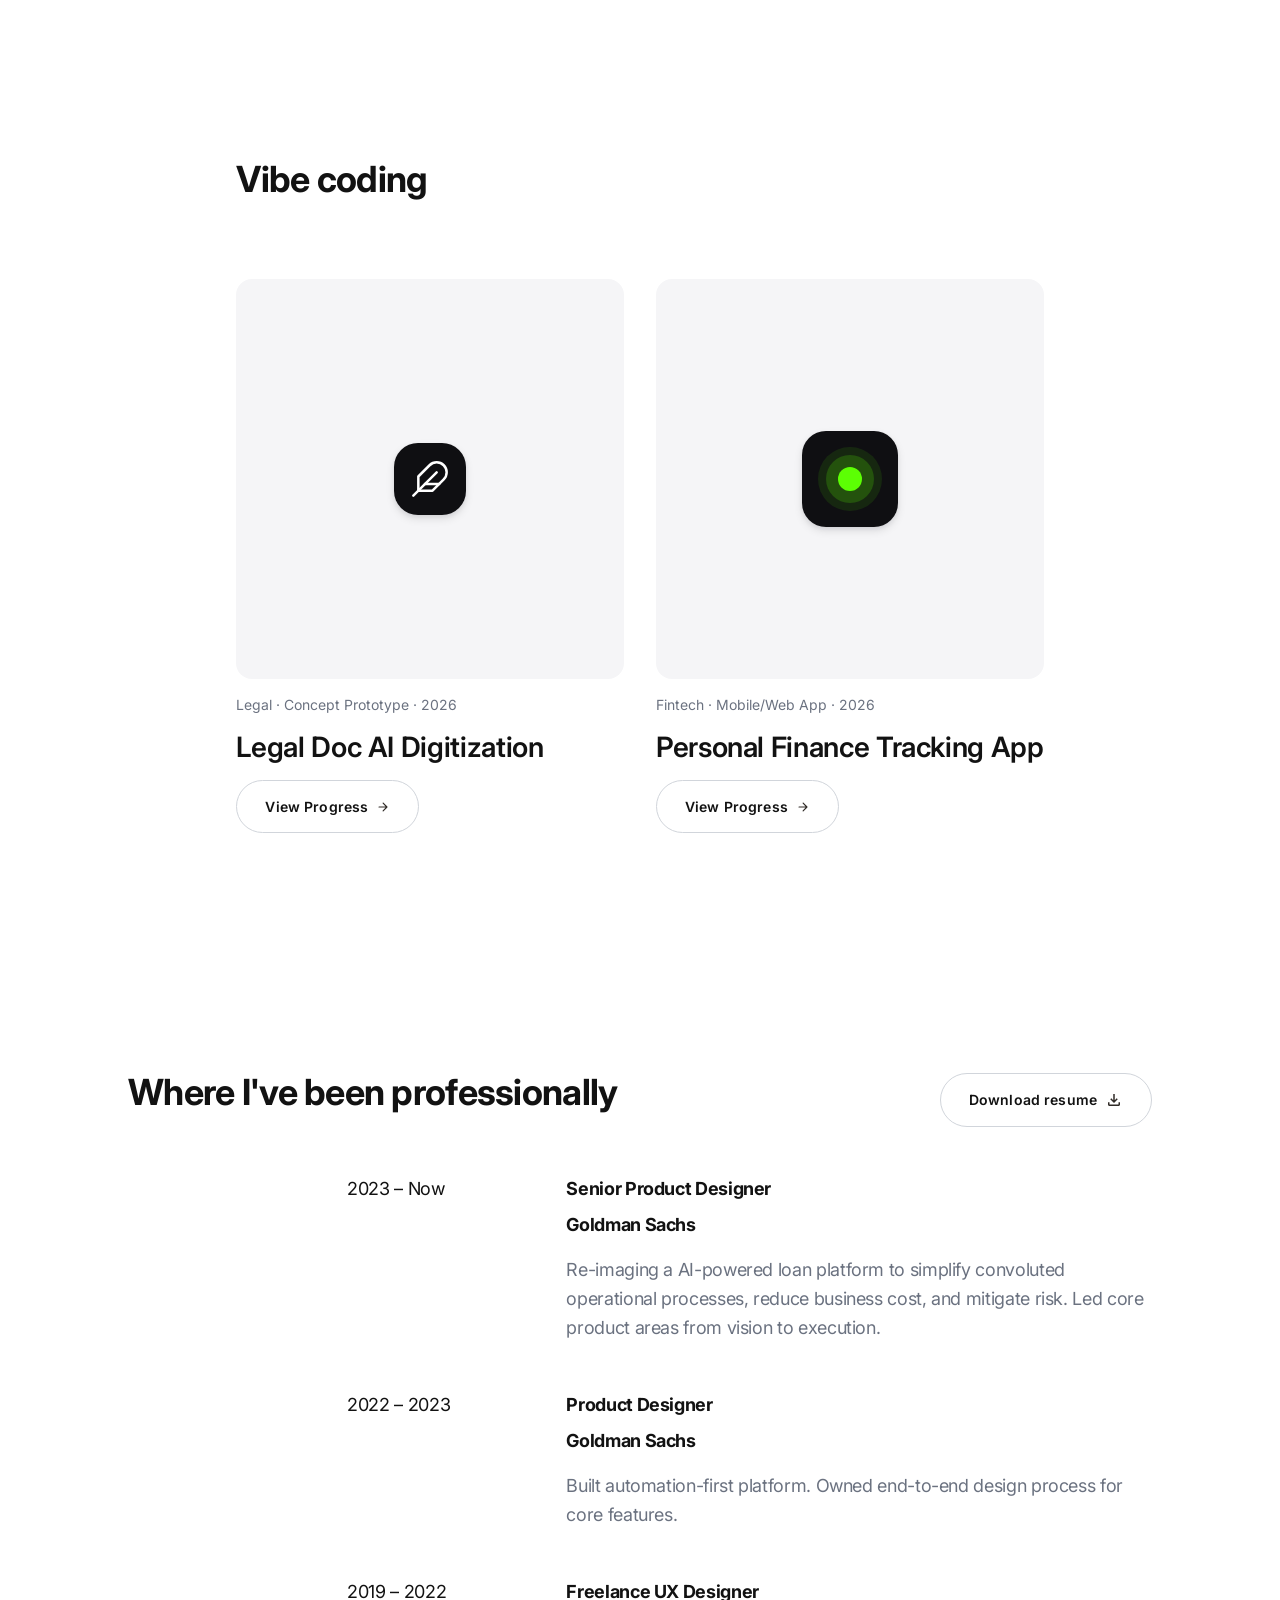
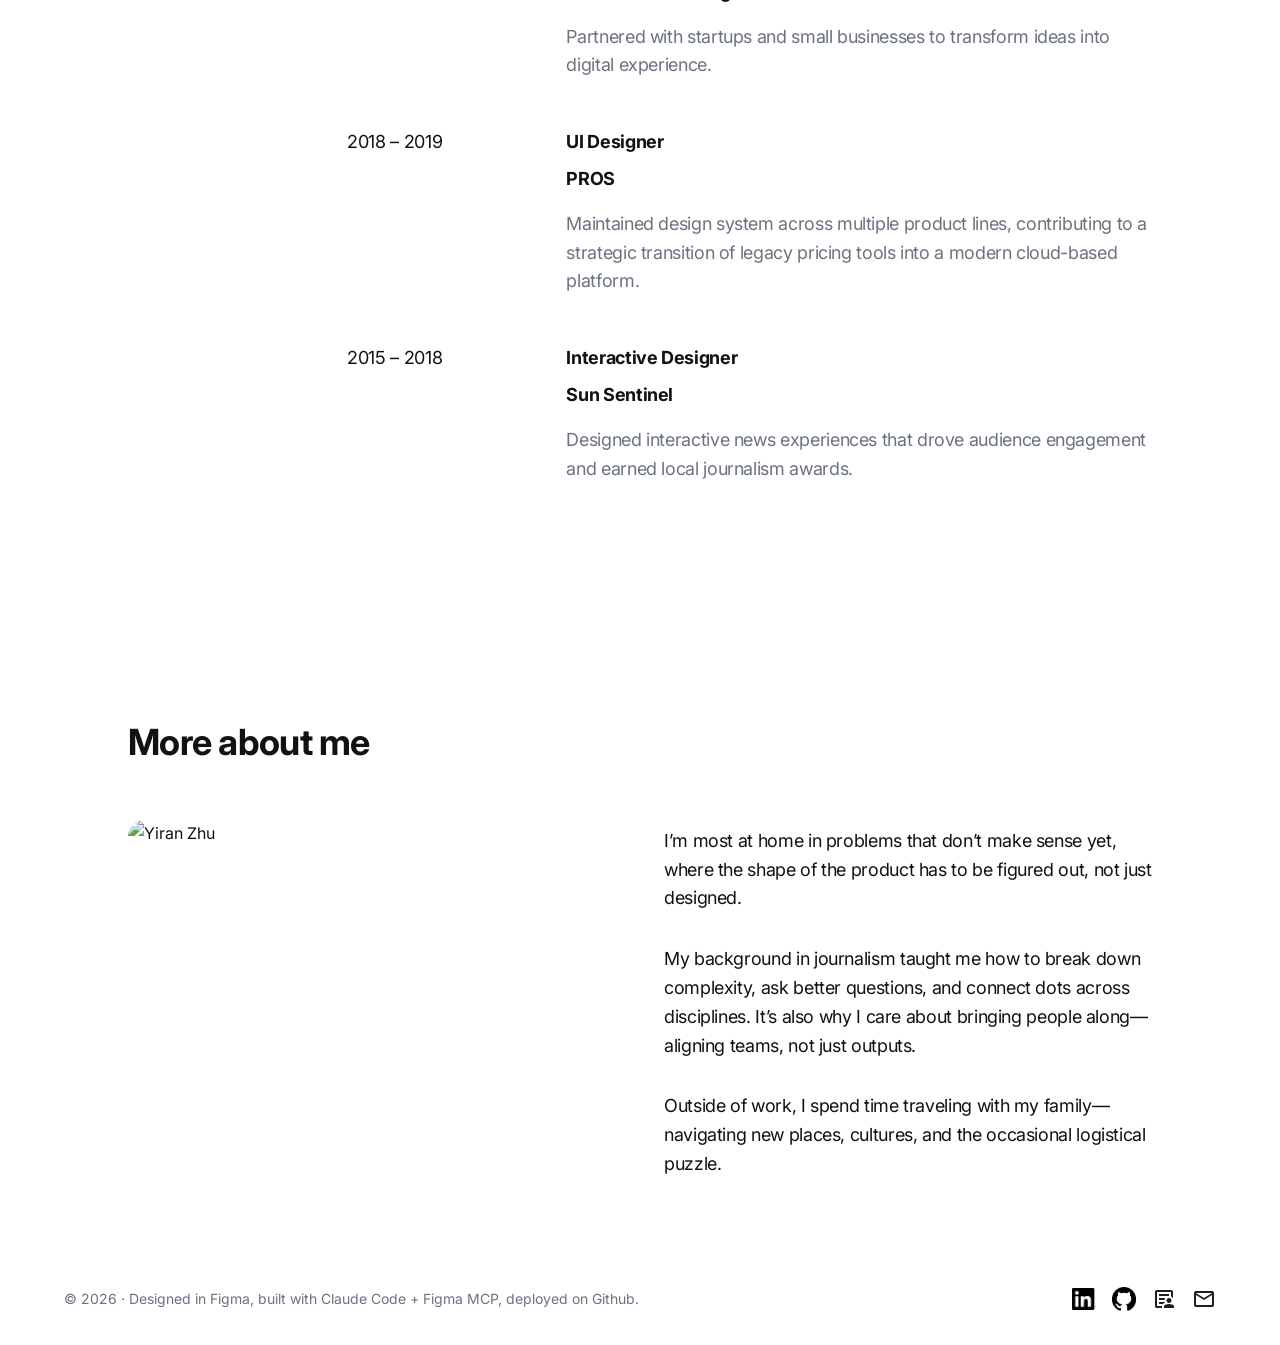
==== commit 15d0edbf: "Add Vibe coding section and update AI data review entry on homepage - Added "Vibe coding" nav link (" ====
--- a/index.html
+++ b/index.html
@@ -172,6 +172,7 @@
 
     <div class="header-col-right">
       <a href="index.html#work" class="header-link nav-scroll-link" data-section="work">Work</a>
+      <a href="index.html#vibe-coding" class="header-link nav-scroll-link" data-section="vibe-coding">Vibe coding</a>
       <a href="index.html#about" class="header-link nav-scroll-link" data-section="about">About</a>
       <a href="Yiran_Zhu_Senior_Product_Designer_Resume.pdf" target="_blank" class="header-link">Resume</a>
       <a href="#" class="header-link copy-email" data-email="yiran.jour@gmail.com">Email</a>
@@ -181,6 +182,7 @@
     </div>
     <nav class="nav-dropdown" id="nav-dropdown" aria-hidden="true">
       <a href="index.html#work" class="nav-dropdown-link nav-scroll-link" data-section="work">Work</a>
+      <a href="index.html#vibe-coding" class="nav-dropdown-link nav-scroll-link" data-section="vibe-coding">Vibe coding</a>
       <a href="index.html#about" class="nav-dropdown-link nav-scroll-link" data-section="about">About</a>
       <a href="Yiran_Zhu_Senior_Product_Designer_Resume.pdf" target="_blank" class="nav-dropdown-link">Resume</a>
       <a href="#" class="nav-dropdown-link copy-email" data-email="yiran.jour@gmail.com">Email</a>
@@ -210,23 +212,9 @@
 
         <!-- ── Entry 1: AI Data Review ── -->
         <div class="work-entry">
-          <!-- Visual: split panel (visual first per Figma) -->
-          <div class="work-visual-split">
-            <div class="work-visual-split-left">
-              <img class="ai-review-thumb" src="img/ai-data-review-case-thumb-2.png" alt="AI Data Review Transformation thumbnail">
-            </div>
-            <div class="work-visual-split-right">
-              <p class="concept-title">Concept Demo</p>
-              <p class="concept-body">I built a concept prototype in a different context to demonstrate the problem I tried to solve without business information, using AI-native development process.</p>
-              <div class="concept-cta">
-                <span class="concept-cta-label">Vibe code in progress</span>
-                <a href="https://yiranzhu25.github.io/document-concept-app" class="concept-arrow-btn" aria-label="View case study">
-                  <svg xmlns="http://www.w3.org/2000/svg" width="16" height="16" viewBox="0 0 14 14" fill="none">
-                    <path d="M3.03841 7.58334H9.55425L6.70758 10.43C6.48008 10.6575 6.48008 11.0308 6.70758 11.2583C6.93508 11.4858 7.30258 11.4858 7.53008 11.2583L11.3742 7.41417C11.6017 7.18667 11.6017 6.81917 11.3742 6.59167L7.53591 2.74167C7.30841 2.51417 6.94091 2.51417 6.71341 2.74167C6.48591 2.96917 6.48591 3.33667 6.71341 3.56417L9.55425 6.41667H3.03841C2.71758 6.41667 2.45508 6.67917 2.45508 7C2.45508 7.32084 2.71758 7.58334 3.03841 7.58334Z" fill="#121212"/>
-                  </svg>
-                </a>
-              </div>
-            </div>
+          <!-- Visual: full-width thumbnail -->
+          <div class="work-visual-card">
+            <img src="img/ai-data-review-case-thumb-2.png" alt="AI Data Review Transformation thumbnail">
           </div>
           <!-- Text info below visual -->
           <div class="work-entry-info">
@@ -433,6 +421,60 @@
           </div>
 
         </div>
+      </div>
+    </section>
+
+    <!-- Vibe coding -->
+    <section class="home-work-section" id="vibe-coding">
+      <h2 class="home-section-title">Vibe coding</h2>
+      <div class="work-grid-2col">
+
+        <!-- Legal Doc AI Digitization -->
+        <div class="work-card-sm">
+          <div class="work-card-sm-image vibe-card-thumb">
+            <div class="vibe-icon-card">
+              <svg xmlns="http://www.w3.org/2000/svg" width="40" height="40" viewBox="0 0 24 24" fill="none" stroke="white" stroke-width="1.5" stroke-linecap="round" stroke-linejoin="round">
+                <path d="M20.24 12.24a6 6 0 0 0-8.49-8.49L5 10.5V19h8.5z"/>
+                <line x1="16" y1="8" x2="2" y2="22"/>
+                <line x1="17.5" y1="15" x2="9" y2="15"/>
+              </svg>
+            </div>
+          </div>
+          <div class="work-card-sm-info">
+            <p class="work-meta-tags">Legal · Concept Prototype · 2026</p>
+            <h3 class="work-card-sm-title">Legal Doc AI Digitization</h3>
+            <a href="https://yiranzhu25.github.io/document-concept-app" target="_blank" class="view-study-btn">
+              View Progress
+              <svg xmlns="http://www.w3.org/2000/svg" width="14" height="14" viewBox="0 0 14 14" fill="none">
+                <path d="M3.03841 7.58334H9.55425L6.70758 10.43C6.48008 10.6575 6.48008 11.0308 6.70758 11.2583C6.93508 11.4858 7.30258 11.4858 7.53008 11.2583L11.3742 7.41417C11.6017 7.18667 11.6017 6.81917 11.3742 6.59167L7.53591 2.74167C7.30841 2.51417 6.94091 2.51417 6.71341 2.74167C6.48591 2.96917 6.48591 3.33667 6.71341 3.56417L9.55425 6.41667H3.03841C2.71758 6.41667 2.45508 6.67917 2.45508 7C2.45508 7.32084 2.71758 7.58334 3.03841 7.58334Z" fill="#302B27"/>
+              </svg>
+            </a>
+          </div>
+        </div>
+
+        <!-- Personal Finance Tracking App -->
+        <div class="work-card-sm">
+          <div class="work-card-sm-image vibe-card-thumb">
+            <div class="vibe-icon-card">
+              <div class="vibe-finance-dot">
+                <div class="vibe-finance-dot__outer"></div>
+                <div class="vibe-finance-dot__mid"></div>
+                <div class="vibe-finance-dot__inner"></div>
+              </div>
+            </div>
+          </div>
+          <div class="work-card-sm-info">
+            <p class="work-meta-tags">Fintech · Mobile/Web App · 2026</p>
+            <h3 class="work-card-sm-title">Personal Finance Tracking App</h3>
+            <a href="https://finance-tracker-sooty-zeta-35.vercel.app/" target="_blank" class="view-study-btn">
+              View Progress
+              <svg xmlns="http://www.w3.org/2000/svg" width="14" height="14" viewBox="0 0 14 14" fill="none">
+                <path d="M3.03841 7.58334H9.55425L6.70758 10.43C6.48008 10.6575 6.48008 11.0308 6.70758 11.2583C6.93508 11.4858 7.30258 11.4858 7.53008 11.2583L11.3742 7.41417C11.6017 7.18667 11.6017 6.81917 11.3742 6.59167L7.53591 2.74167C7.30841 2.51417 6.94091 2.51417 6.71341 2.74167C6.48591 2.96917 6.48591 3.33667 6.71341 3.56417L9.55425 6.41667H3.03841C2.71758 6.41667 2.45508 6.67917 2.45508 7C2.45508 7.32084 2.71758 7.58334 3.03841 7.58334Z" fill="#302B27"/>
+              </svg>
+            </a>
+          </div>
+        </div>
+
       </div>
     </section>
 
--- a/styles.css
+++ b/styles.css
@@ -1172,6 +1172,20 @@
 }
 .concept-arrow-btn:hover { opacity: 0.85; }
 
+/* Work visual: simple card with thumbnail */
+.work-visual-card {
+  background: var(--color-bg-secondary);
+  border-radius: 16px;
+  padding: 24px 24px 0;
+  overflow: hidden;
+  width: 100%;
+}
+.work-visual-card img {
+  width: 100%;
+  display: block;
+  border-radius: 4px 4px 0 0;
+}
+
 /* Work visual: full-width pipeline / placeholder */
 .work-visual-full {
   
@@ -1188,6 +1202,54 @@
   font-size: 18px;
   color: var(--color-text-primary);
   letter-spacing: -0.36px;
+}
+
+/* Vibe coding card thumbnails */
+.vibe-card-thumb {
+  background: #f5f5f7;
+  display: flex;
+  align-items: center;
+  justify-content: center;
+}
+.vibe-icon-card {
+  background: #0f0f12;
+  border-radius: 24px;
+  padding: 16px;
+  box-shadow: 0px 4px 8px rgba(10,13,18,0.1), 0px 2px 4px rgba(10,13,18,0.06);
+  display: flex;
+  align-items: center;
+  justify-content: center;
+}
+.vibe-finance-dot {
+  position: relative;
+  width: 64px;
+  height: 64px;
+  display: flex;
+  align-items: center;
+  justify-content: center;
+}
+.vibe-finance-dot__outer {
+  position: absolute;
+  width: 64px;
+  height: 64px;
+  border-radius: 99px;
+  background: #5cff04;
+  opacity: 0.1;
+}
+.vibe-finance-dot__mid {
+  position: absolute;
+  width: 48px;
+  height: 48px;
+  border-radius: 28px;
+  background: #5cff04;
+  opacity: 0.2;
+}
+.vibe-finance-dot__inner {
+  position: absolute;
+  width: 24px;
+  height: 24px;
+  border-radius: 28px;
+  background: #5cff04;
 }
 
 /* 2-col small work cards */
@@ -1240,6 +1302,8 @@
   display: flex;
   flex-direction: column;
   gap: 48px;
+  max-width: 1200px;
+  padding: 0 64px;
 }
 .career-header-row {
   display: flex;
@@ -1321,6 +1385,8 @@
   display: flex;
   flex-direction: column;
   gap: 48px;
+  max-width: 1200px;
+  padding: 0 64px;
 }
 .personal-heading {
   font-size: 36px;
@@ -1775,6 +1841,17 @@
   color: #121212;
   max-width: 640px;
   margin: 0;
+}
+.cs-body-list {
+  font-size: 18px;
+  line-height: 1.6;
+  color: #121212;
+  max-width: 640px;
+  margin: 0;
+  padding-left: 27px;
+}
+.cs-body-list li {
+  margin-bottom: 0;
 }
 /* Dark KPI cards */
 .kpi-row {
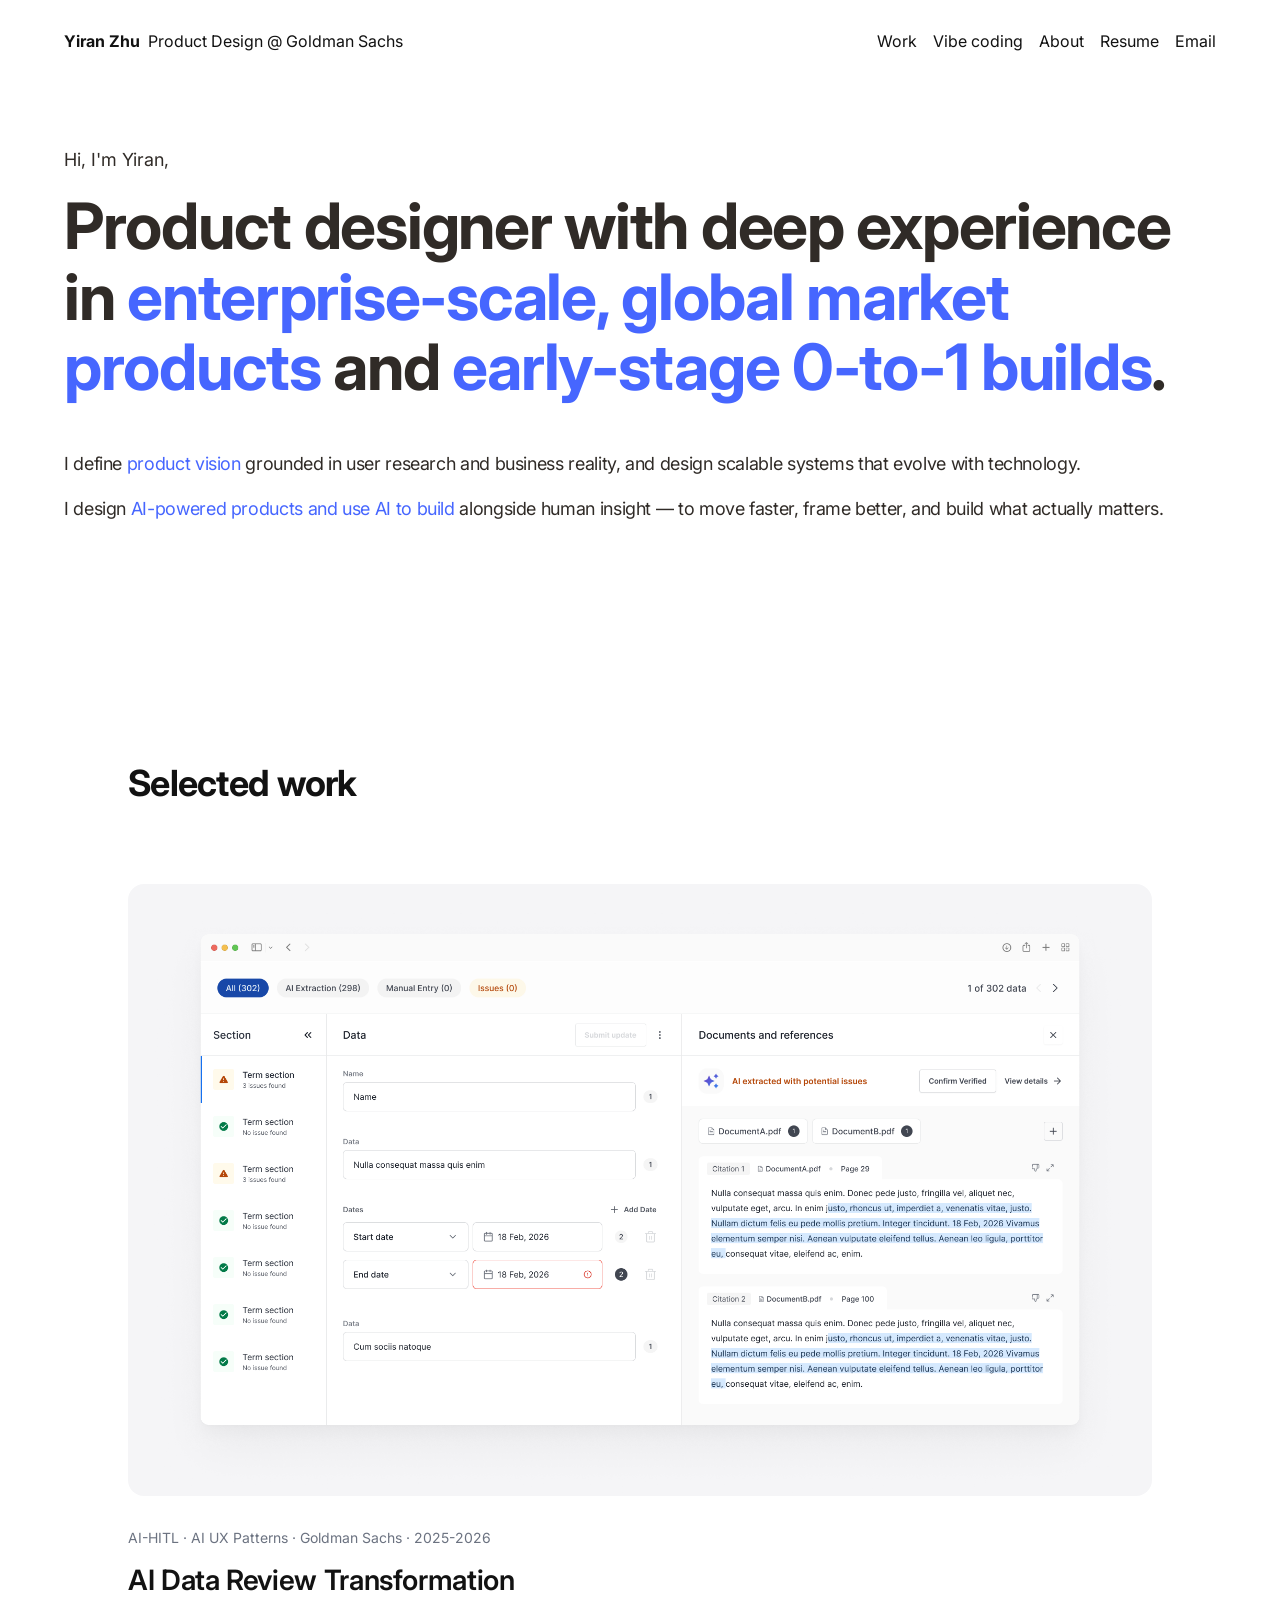
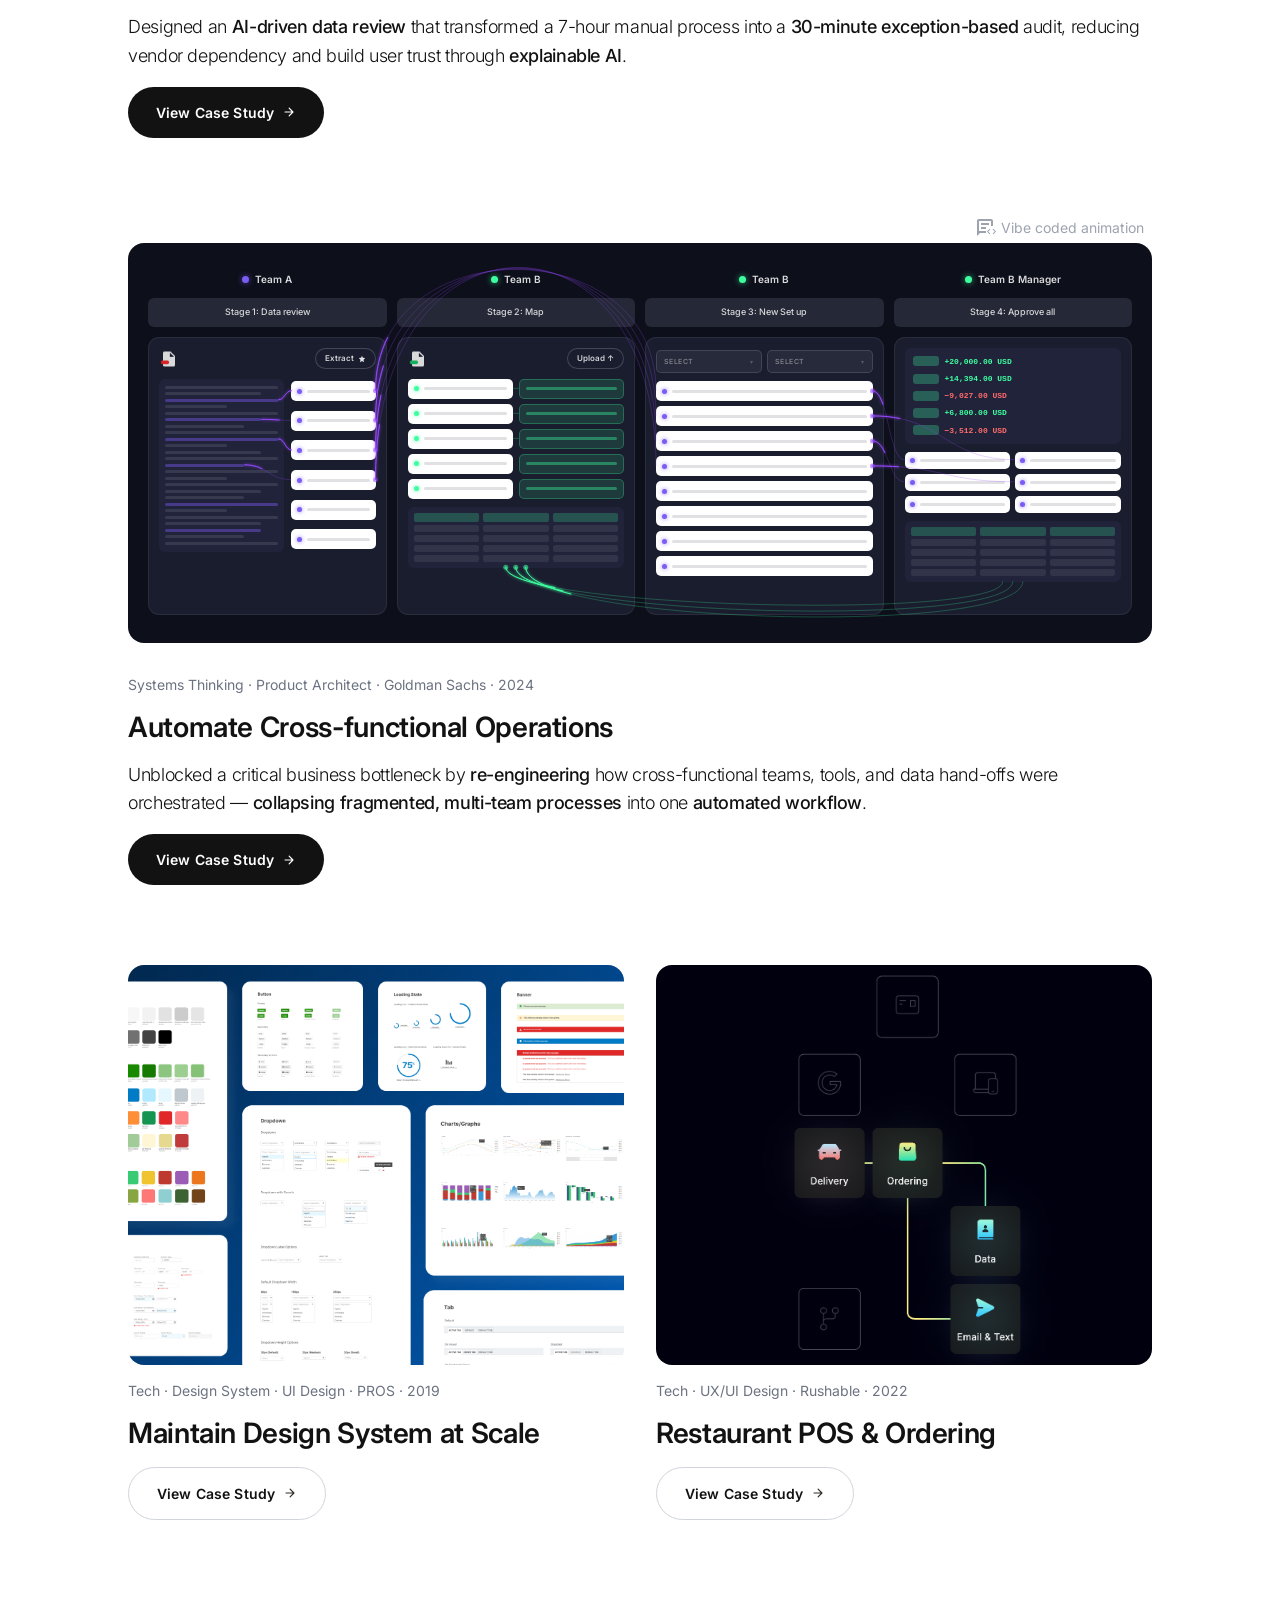
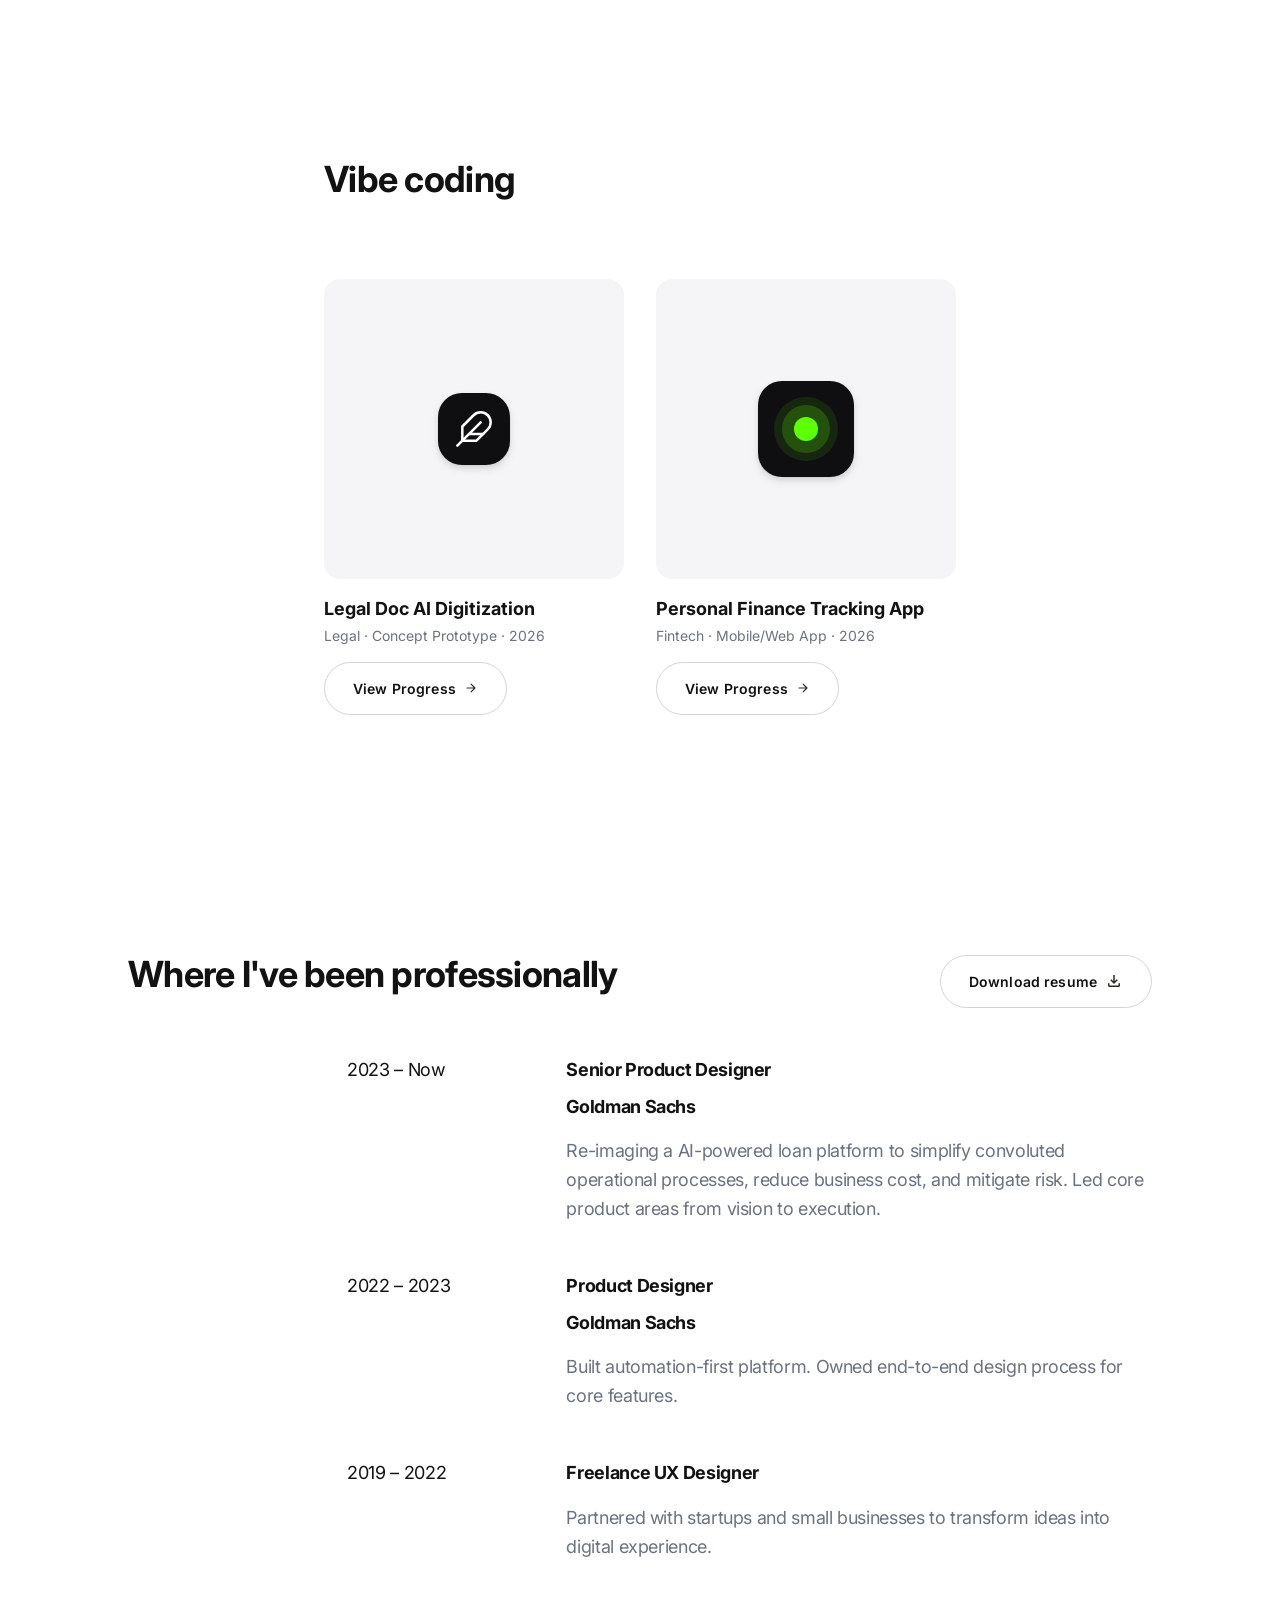
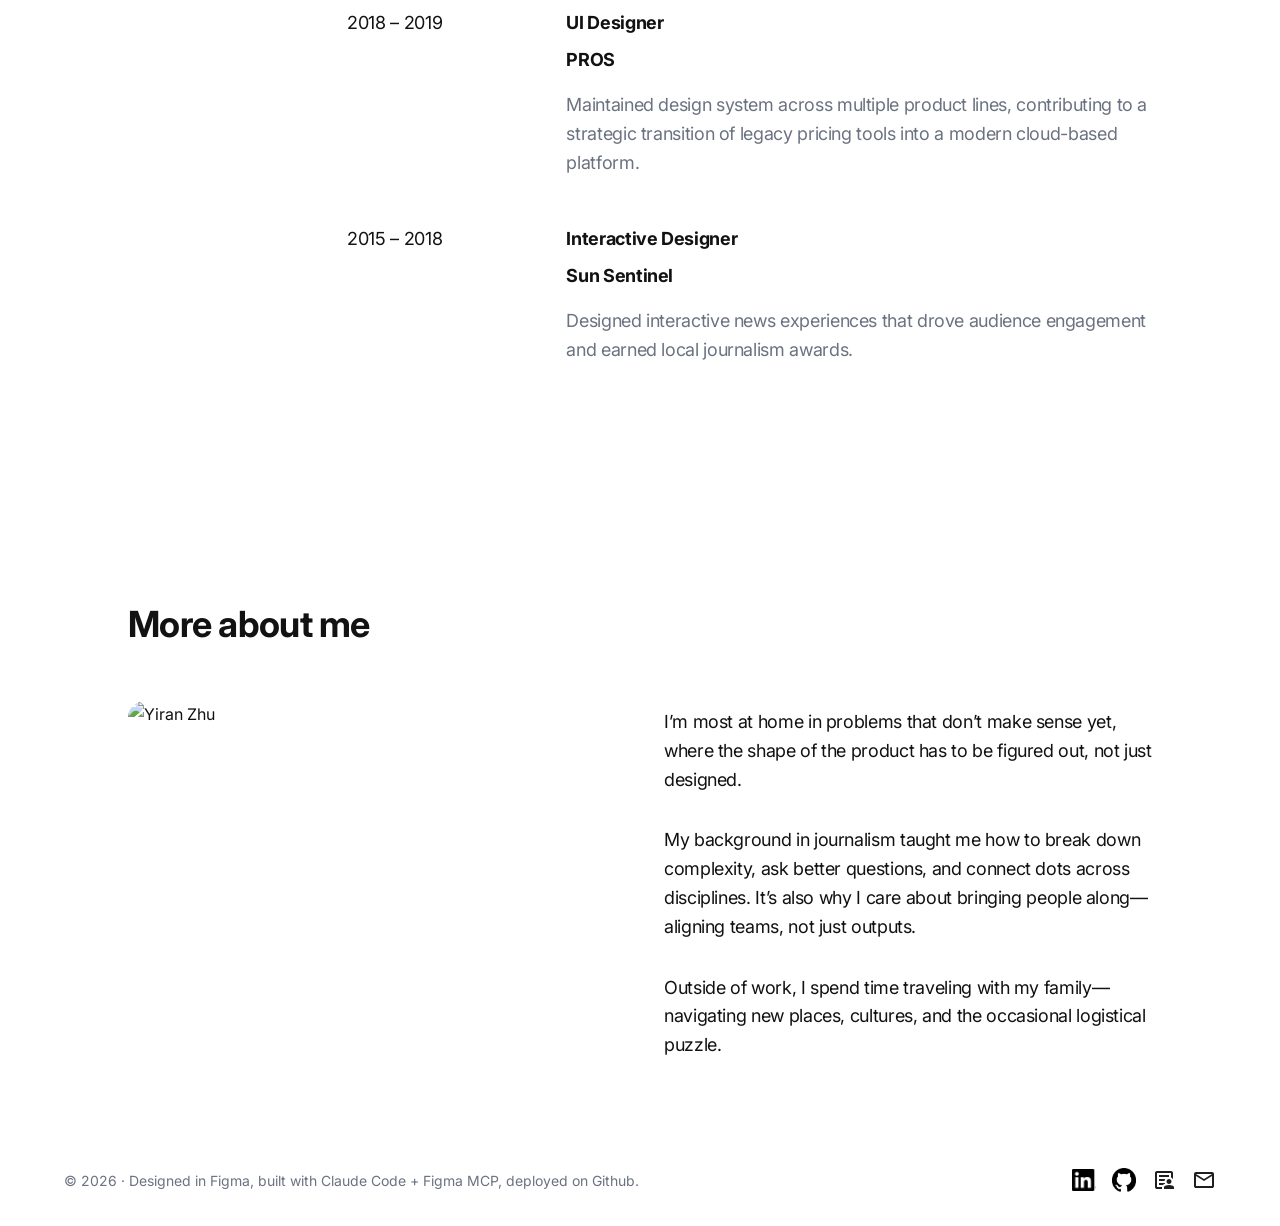
==== commit 9262284c: "Fix vibe coding cards: 300px fixed width, square thumbnails, title-first layout - Cards are now fixe" ====
--- a/index.html
+++ b/index.html
@@ -430,7 +430,7 @@
       <div class="work-grid-2col">
 
         <!-- Legal Doc AI Digitization -->
-        <div class="work-card-sm">
+        <div class="work-card-sm vibe-card">
           <div class="work-card-sm-image vibe-card-thumb">
             <div class="vibe-icon-card">
               <svg xmlns="http://www.w3.org/2000/svg" width="40" height="40" viewBox="0 0 24 24" fill="none" stroke="white" stroke-width="1.5" stroke-linecap="round" stroke-linejoin="round">
@@ -441,8 +441,10 @@
             </div>
           </div>
           <div class="work-card-sm-info">
-            <p class="work-meta-tags">Legal · Concept Prototype · 2026</p>
-            <h3 class="work-card-sm-title">Legal Doc AI Digitization</h3>
+            <div class="vibe-card-header">
+              <h3 class="vibe-card-title">Legal Doc AI Digitization</h3>
+              <p class="work-meta-tags">Legal · Concept Prototype · 2026</p>
+            </div>
             <a href="https://yiranzhu25.github.io/document-concept-app" target="_blank" class="view-study-btn">
               View Progress
               <svg xmlns="http://www.w3.org/2000/svg" width="14" height="14" viewBox="0 0 14 14" fill="none">
@@ -453,7 +455,7 @@
         </div>
 
         <!-- Personal Finance Tracking App -->
-        <div class="work-card-sm">
+        <div class="work-card-sm vibe-card">
           <div class="work-card-sm-image vibe-card-thumb">
             <div class="vibe-icon-card">
               <div class="vibe-finance-dot">
@@ -464,8 +466,10 @@
             </div>
           </div>
           <div class="work-card-sm-info">
-            <p class="work-meta-tags">Fintech · Mobile/Web App · 2026</p>
-            <h3 class="work-card-sm-title">Personal Finance Tracking App</h3>
+            <div class="vibe-card-header">
+              <h3 class="vibe-card-title">Personal Finance Tracking App</h3>
+              <p class="work-meta-tags">Fintech · Mobile/Web App · 2026</p>
+            </div>
             <a href="https://finance-tracker-sooty-zeta-35.vercel.app/" target="_blank" class="view-study-btn">
               View Progress
               <svg xmlns="http://www.w3.org/2000/svg" width="14" height="14" viewBox="0 0 14 14" fill="none">
--- a/styles.css
+++ b/styles.css
@@ -1202,6 +1202,32 @@
   font-size: 18px;
   color: var(--color-text-primary);
   letter-spacing: -0.36px;
+}
+
+/* Vibe coding card: fixed 300px width, square image, title-first layout */
+.vibe-card {
+  width: 300px;
+  flex-shrink: 0;
+}
+.vibe-card .work-card-sm-image {
+  width: 300px;
+  height: 300px;
+}
+.vibe-card-header {
+  display: flex;
+  flex-direction: column;
+  gap: 2px;
+}
+.vibe-card-title {
+  font-size: 18px;
+  font-weight: 700;
+  color: var(--color-text-primary);
+  line-height: 1.6;
+  letter-spacing: 0;
+}
+#vibe-coding .work-grid-2col {
+  display: flex;
+  align-items: flex-start;
 }
 
 /* Vibe coding card thumbnails */
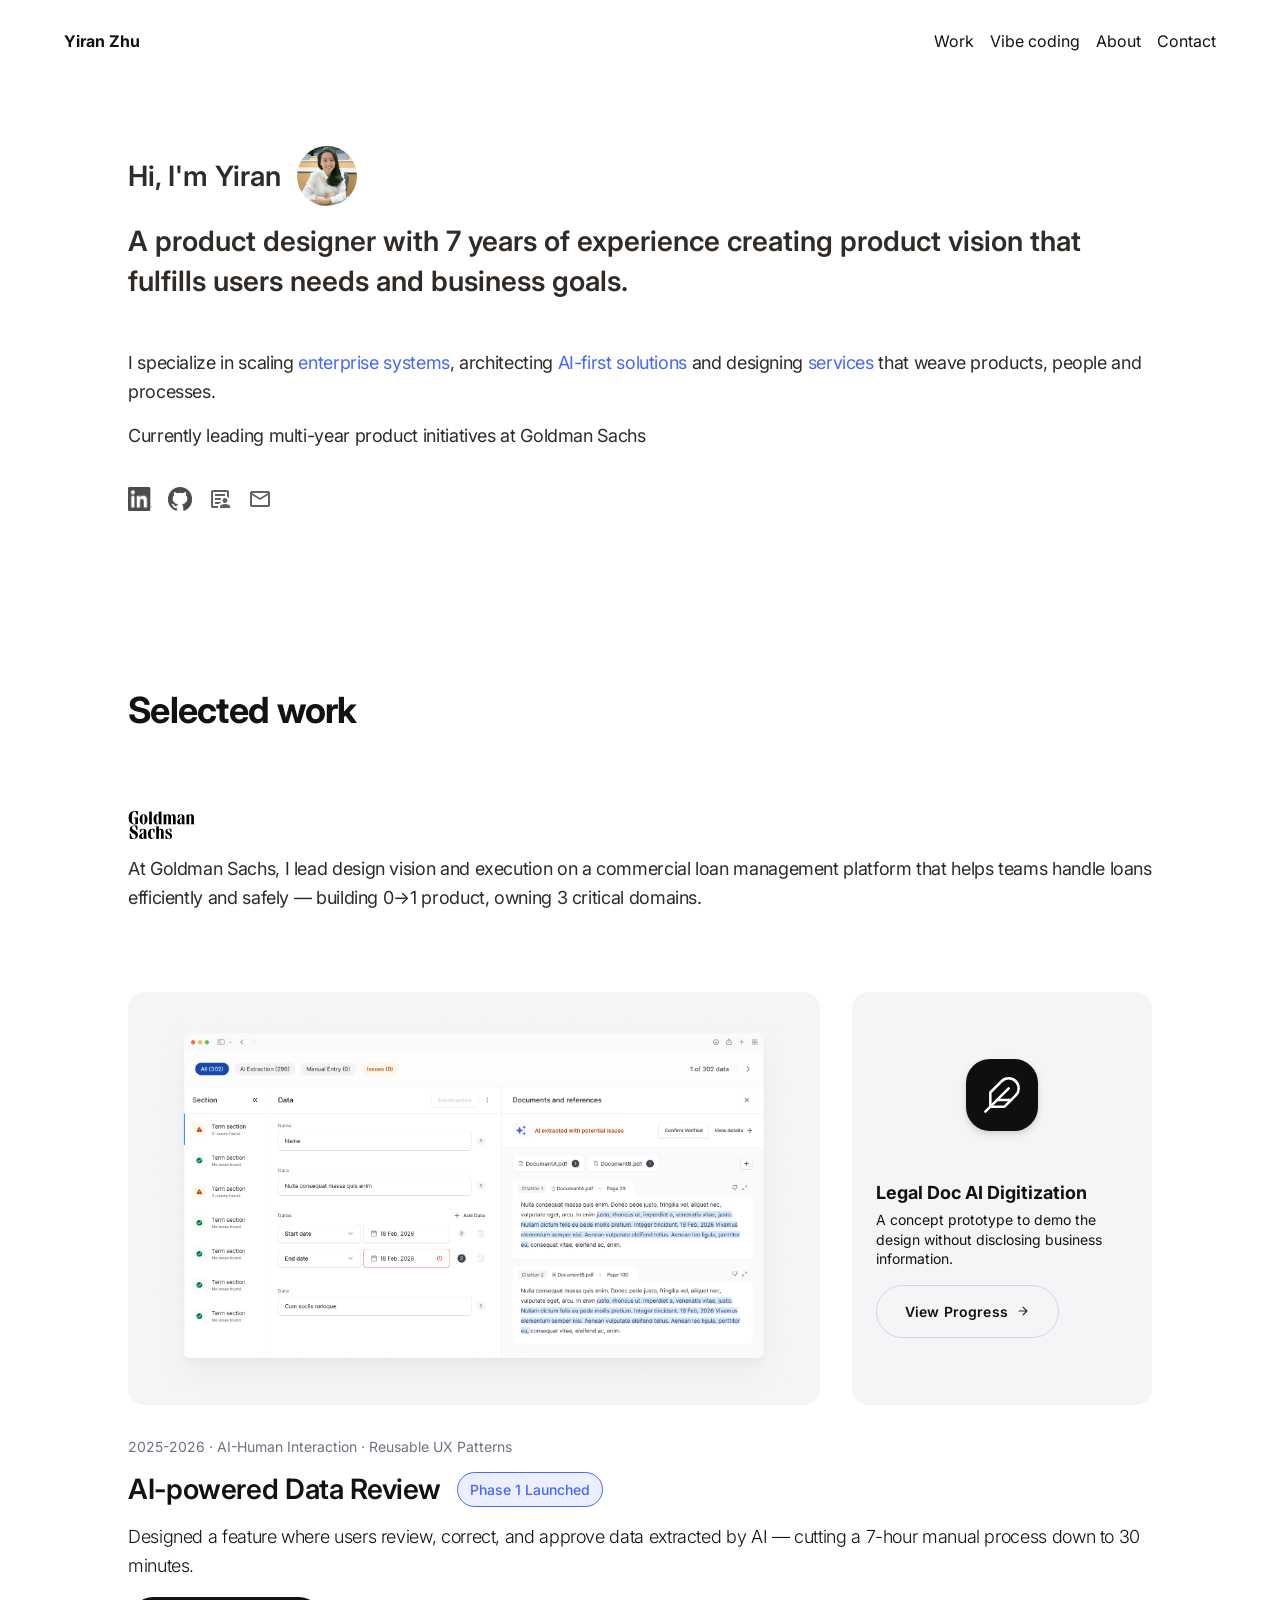
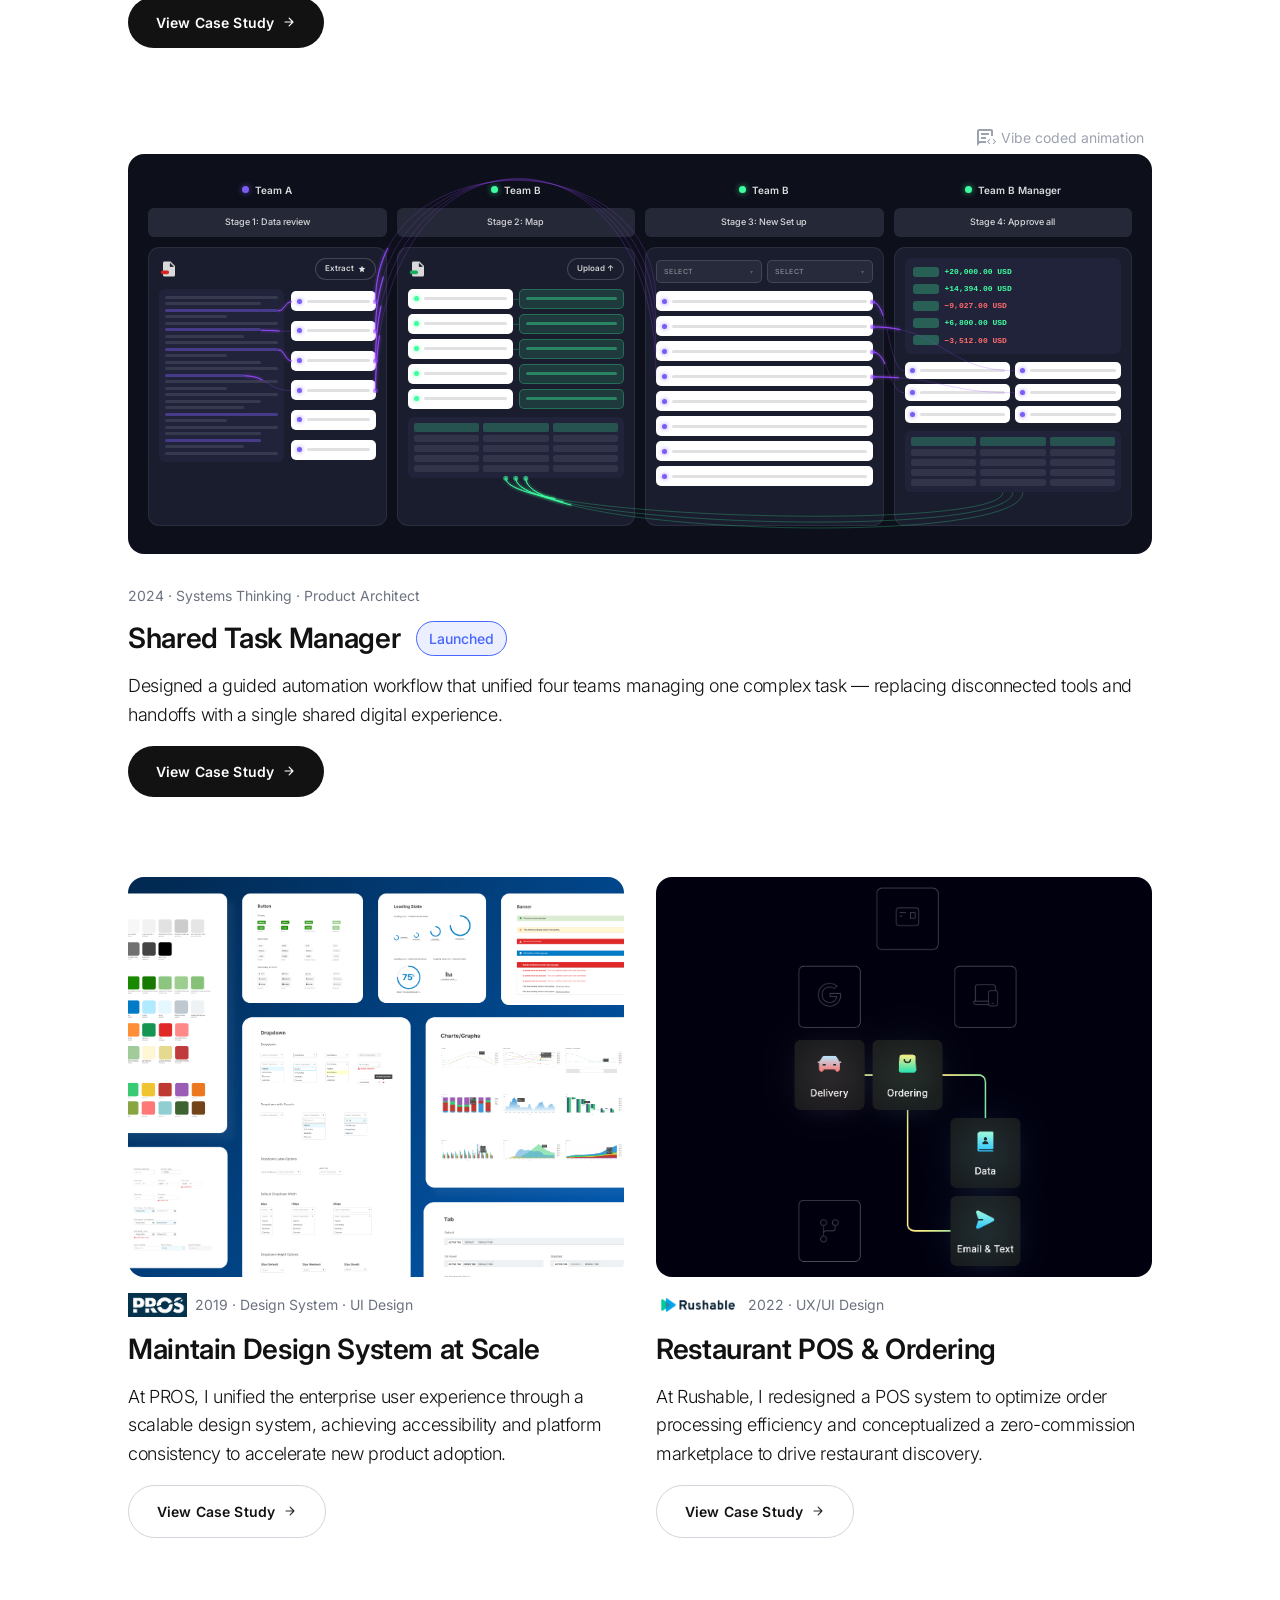
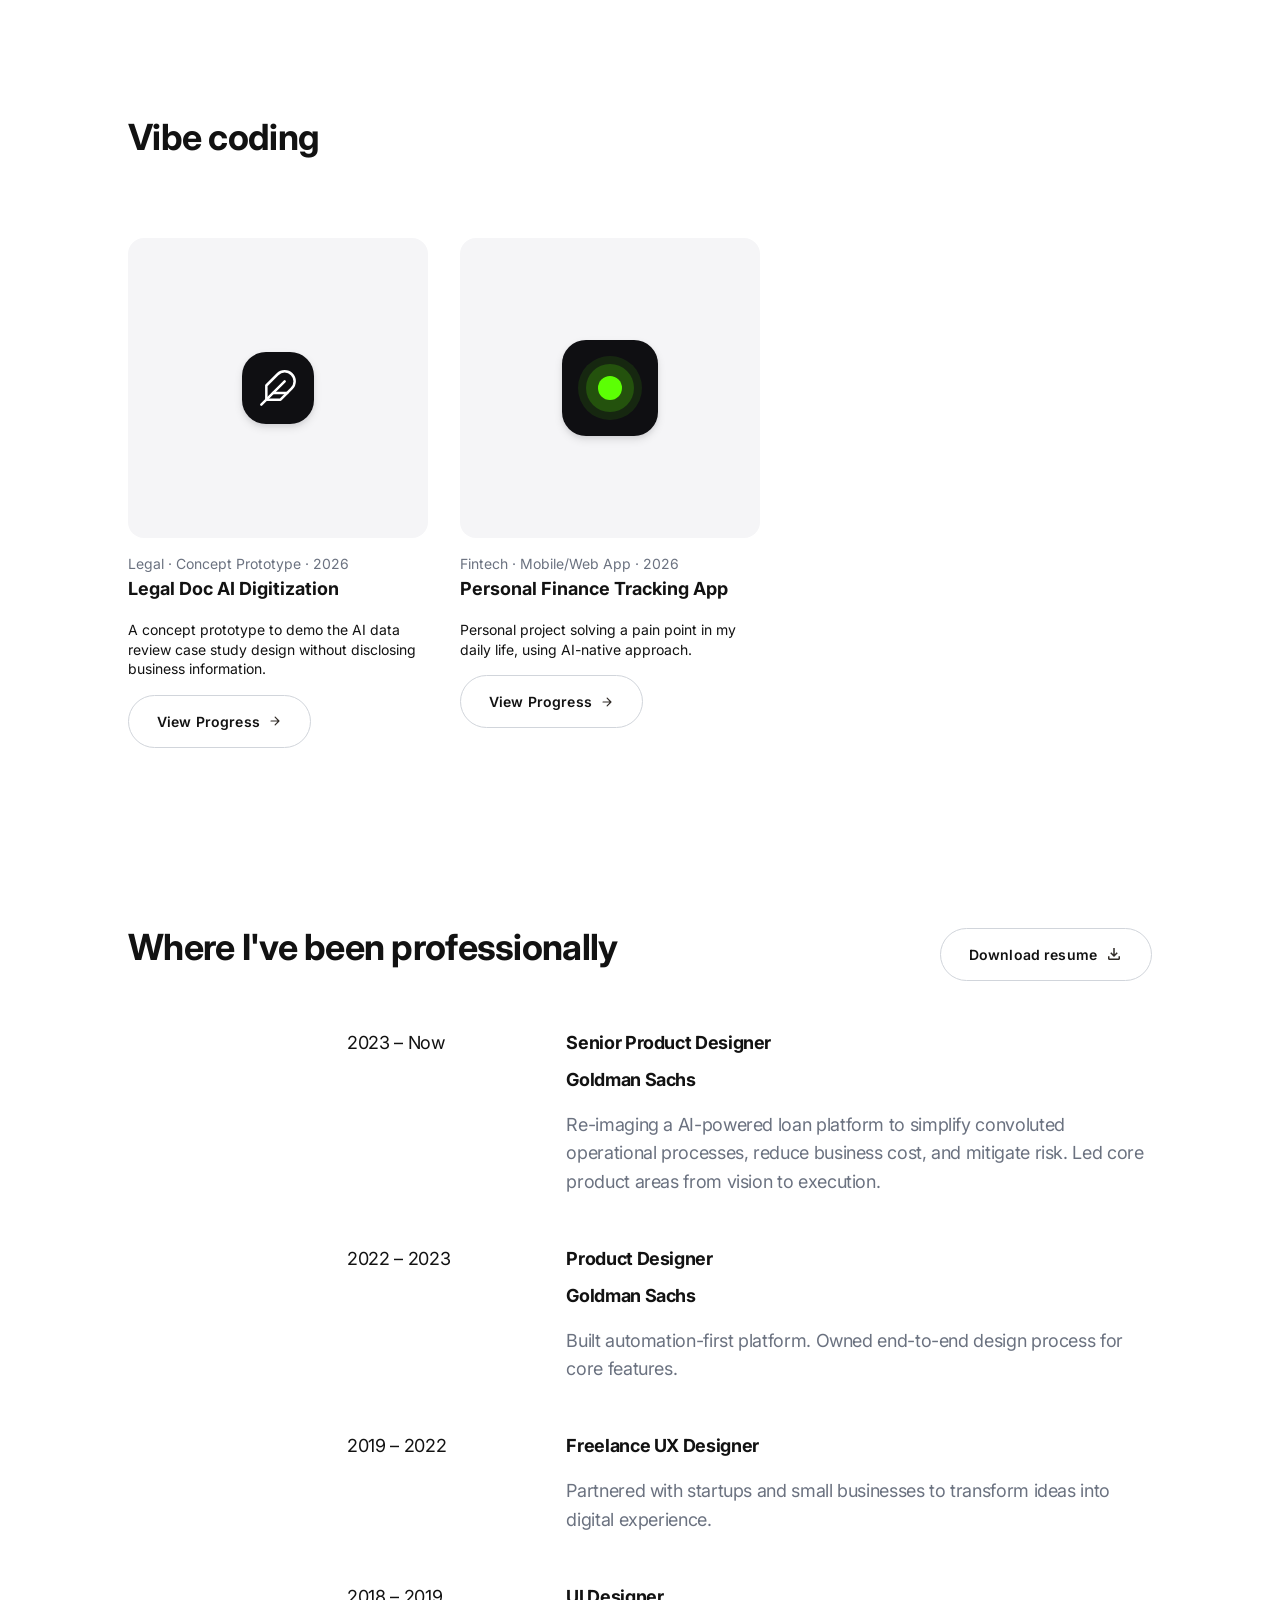
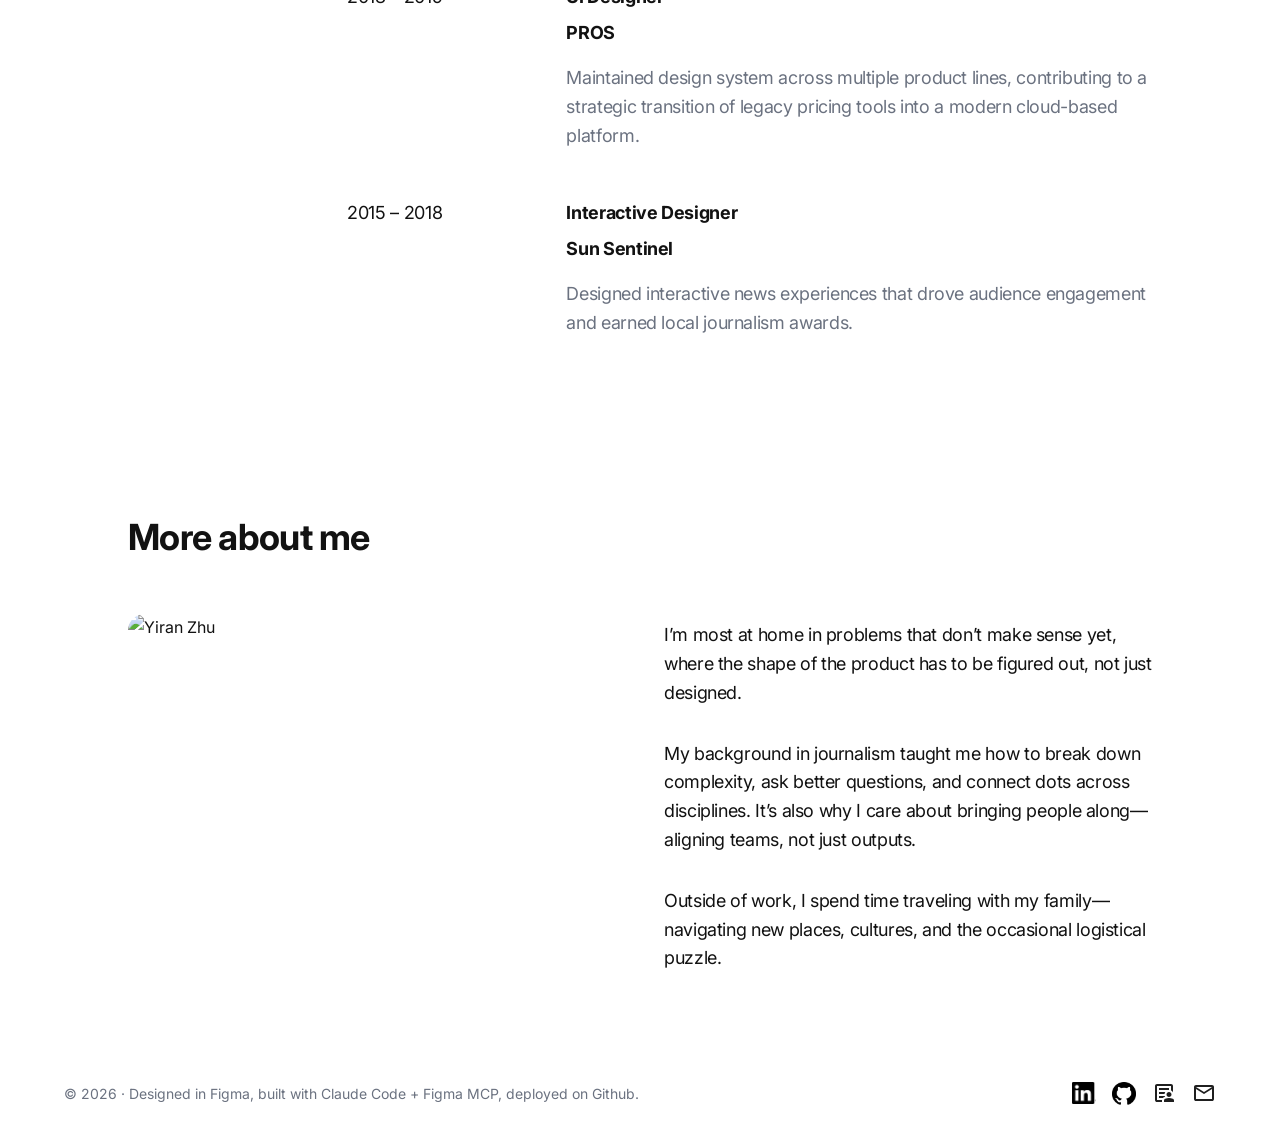
==== commit 3dad3f5f: "Redesign top nav: Contact dropdown, remove Goldman Sachs subtitle, add intro social icons - Replace " ====
--- a/index.html
+++ b/index.html
@@ -139,27 +139,6 @@
       .pipeline-root { min-height: unset; }
     }
   </style>
-  <style>
-    .copy-email { position: relative; }
-    .copy-email .email-tooltip {
-      position: absolute;
-      top: calc(100% + 6px);
-      left: 50%;
-      transform: translateX(-50%);
-      background: #121212;
-      color: #fff;
-      font-size: 12px;
-      font-weight: 500;
-      padding: 4px 10px;
-      border-radius: 6px;
-      white-space: nowrap;
-      pointer-events: none;
-      opacity: 0;
-      transition: opacity 150ms ease;
-      z-index: 1000;
-    }
-    .copy-email.copied .email-tooltip { opacity: 1; }
-  </style>
 </head>
 <body>
 
@@ -167,15 +146,21 @@
   <header class="site-header">
     <div class="header-col-left">
       <span class="header-name"><strong>Yiran Zhu</strong></span>
-      <span class="header-title">Product Design @ Goldman Sachs</span>
     </div>
 
     <div class="header-col-right">
       <a href="index.html#work" class="header-link nav-scroll-link" data-section="work">Work</a>
       <a href="index.html#vibe-coding" class="header-link nav-scroll-link" data-section="vibe-coding">Vibe coding</a>
       <a href="index.html#about" class="header-link nav-scroll-link" data-section="about">About</a>
-      <a href="Yiran_Zhu_Senior_Product_Designer_Resume.pdf" target="_blank" class="header-link">Resume</a>
-      <a href="#" class="header-link copy-email" data-email="yiran.jour@gmail.com">Email</a>
+      <div class="contact-menu-wrapper">
+        <button class="contact-toggle" id="contact-toggle" aria-expanded="false" aria-haspopup="true">Contact</button>
+        <div class="contact-dropdown" id="contact-dropdown" aria-hidden="true">
+          <a href="#" class="contact-dropdown-item copy-email" data-email="yiran.jour@gmail.com">Email</a>
+          <a href="https://www.linkedin.com/in/yiranzhu/" target="_blank" class="contact-dropdown-item">LinkedIn</a>
+          <a href="https://github.com/yiranzhu25" target="_blank" class="contact-dropdown-item">Github</a>
+          <a href="Yiran_Zhu_Senior_Product_Designer_Resume.pdf" target="_blank" class="contact-dropdown-item">Resume</a>
+        </div>
+      </div>
       <button class="hamburger-btn" id="hamburger-btn" aria-label="Open menu" aria-expanded="false">
         <span></span><span></span><span></span>
       </button>
@@ -184,8 +169,10 @@
       <a href="index.html#work" class="nav-dropdown-link nav-scroll-link" data-section="work">Work</a>
       <a href="index.html#vibe-coding" class="nav-dropdown-link nav-scroll-link" data-section="vibe-coding">Vibe coding</a>
       <a href="index.html#about" class="nav-dropdown-link nav-scroll-link" data-section="about">About</a>
+      <a href="#" class="nav-dropdown-link copy-email" data-email="yiran.jour@gmail.com">Email</a>
+      <a href="https://www.linkedin.com/in/yiranzhu/" target="_blank" class="nav-dropdown-link">LinkedIn</a>
+      <a href="https://github.com/yiranzhu25" target="_blank" class="nav-dropdown-link">Github</a>
       <a href="Yiran_Zhu_Senior_Product_Designer_Resume.pdf" target="_blank" class="nav-dropdown-link">Resume</a>
-      <a href="#" class="nav-dropdown-link copy-email" data-email="yiran.jour@gmail.com">Email</a>
     </nav>
   </header>
 
@@ -195,12 +182,29 @@
     <!-- Introduction -->
     <section class="intro-section">
       <div class="intro-headline-group">
-        <p class="intro-greeting">Hi, I'm Yiran,</p>
-        <h1 class="intro-heading">Product designer with deep experience in <span class="intro-accent">enterprise-scale, global market products</span> and <span class="intro-accent">early-stage 0-to-1 builds</span>.</h1>
+        <div class="intro-greeting-row">
+          <span class="intro-greeting-name">Hi, I'm Yiran</span>
+          <img src="img/IMG_2865.JPG" alt="Yiran Zhu" class="intro-avatar">
+        </div>
+        <p class="intro-headline-sub">A product designer with 7 years of experience creating product vision that fulfills users needs and business goals.</p>
       </div>
       <div class="intro-body-group">
-        <p class="intro-body-text">I define <span class="intro-accent">product vision</span> grounded in user research and business reality, and design scalable systems that evolve with technology.</p>
-        <p class="intro-body-text">I design <span class="intro-accent">AI-powered products and use AI to build</span> alongside human insight — to move faster, frame better, and build what actually matters.</p>
+        <p class="intro-body-text">I specialize in scaling <span class="intro-accent">enterprise systems</span>, architecting <span class="intro-accent">AI-first solutions</span> and designing <span class="intro-accent">services</span> that weave products, people and processes.</p>
+        <p class="intro-body-text">Currently leading multi-year product initiatives at Goldman Sachs</p>
+        <div class="intro-social-row">
+          <a href="https://www.linkedin.com/in/yiranzhu/" target="_blank" class="intro-social-link">
+            <img src="img/InBug-Black.png" alt="LinkedIn">
+          </a>
+          <a href="https://github.com/yiranzhu25" target="_blank" class="intro-social-link">
+            <img src="img/GitHub_Invertocat_Black.png" alt="GitHub">
+          </a>
+          <a href="Yiran_Zhu_Senior_Product_Designer_Resume.pdf" target="_blank" class="intro-social-link">
+            <img src="img/article_person_24dp_1F1F1F_FILL0_wght400_GRAD0_opsz24.svg" alt="Resume">
+          </a>
+          <a href="#" class="intro-social-link copy-email" data-email="yiran.jour@gmail.com">
+            <img src="img/mail_24dp_1F1F1F_FILL0_wght400_GRAD0_opsz24.svg" alt="Email">
+          </a>
+        </div>
       </div>
     </section>
 
@@ -208,19 +212,51 @@
     <section class="home-work-section" id="work">
       <h2 class="home-section-title">Selected work</h2>
 
+      <!-- GS context -->
+      <div class="gs-context-block">
+        <img src="img/goldman-sachs-2.svg" alt="Goldman Sachs" class="gs-logo">
+        <p class="gs-context-text">At Goldman Sachs, I lead design vision and execution on a commercial loan management platform that helps teams handle loans efficiently and safely — building 0→1 product, owning 3 critical domains.</p>
+      </div>
+
       <div class="work-entries">
 
         <!-- ── Entry 1: AI Data Review ── -->
         <div class="work-entry">
-          <!-- Visual: full-width thumbnail -->
-          <div class="work-visual-card">
-            <img src="img/ai-data-review-case-thumb-2.png" alt="AI Data Review Transformation thumbnail">
+          <!-- Visual: split — main thumbnail + concept prototype panel -->
+          <div class="work-visual-main-split">
+            <div class="work-visual-main-bg">
+              <img src="img/ai-data-review-case-thumb-2.png" alt="AI-powered Data Review thumbnail">
+            </div>
+            <div class="work-visual-concept-panel">
+              <div class="vibe-icon-card">
+                <svg xmlns="http://www.w3.org/2000/svg" width="40" height="40" viewBox="0 0 24 24" fill="none" stroke="white" stroke-width="1.5" stroke-linecap="round" stroke-linejoin="round">
+                  <path d="M20.24 12.24a6 6 0 0 0-8.49-8.49L5 10.5V19h8.5z"/>
+                  <line x1="16" y1="8" x2="2" y2="22"/>
+                  <line x1="17.5" y1="15" x2="9" y2="15"/>
+                </svg>
+              </div>
+              <div class="work-visual-concept-info">
+                <div class="work-visual-concept-text">
+                  <p class="work-visual-concept-title">Legal Doc AI Digitization</p>
+                  <p class="work-visual-concept-desc">A concept prototype to demo the design without disclosing business information.</p>
+                </div>
+                <a href="https://yiranzhu25.github.io/document-concept-app" target="_blank" class="view-study-btn">
+                  View Progress
+                  <svg xmlns="http://www.w3.org/2000/svg" width="14" height="14" viewBox="0 0 14 14" fill="none">
+                    <path d="M3.03841 7.58334H9.55425L6.70758 10.43C6.48008 10.6575 6.48008 11.0308 6.70758 11.2583C6.93508 11.4858 7.30258 11.4858 7.53008 11.2583L11.3742 7.41417C11.6017 7.18667 11.6017 6.81917 11.3742 6.59167L7.53591 2.74167C7.30841 2.51417 6.94091 2.51417 6.71341 2.74167C6.48591 2.96917 6.48591 3.33667 6.71341 3.56417L9.55425 6.41667H3.03841C2.71758 6.41667 2.45508 6.67917 2.45508 7C2.45508 7.32084 2.71758 7.58334 3.03841 7.58334Z" fill="#302B27"/>
+                  </svg>
+                </a>
+              </div>
+            </div>
           </div>
           <!-- Text info below visual -->
           <div class="work-entry-info">
-            <p class="work-meta-tags">AI-HITL · AI UX Patterns · Goldman Sachs · 2025-2026</p>
-            <h3 class="work-entry-title">AI Data Review Transformation</h3>
-            <p class="work-entry-desc">Designed an <strong>AI-driven data review</strong> that transformed a 7-hour manual process into a <strong>30-minute exception-based</strong> audit, reducing vendor dependency and build user trust through <strong>explainable AI</strong>.</p>
+            <p class="work-meta-tags">2025-2026 · AI-Human Interaction · Reusable UX Patterns</p>
+            <div class="work-title-row">
+              <h3 class="work-entry-title">AI-powered Data Review</h3>
+              <span class="work-badge">Phase 1 Launched</span>
+            </div>
+            <p class="work-entry-desc">Designed a feature where users review, correct, and approve data extracted by AI — cutting a 7-hour manual process down to 30 minutes.</p>
             <a href="case-study-ai-data-review.html" class="btn-dark">
               View Case Study
               <svg xmlns="http://www.w3.org/2000/svg" width="14" height="14" viewBox="0 0 14 14" fill="none">
@@ -367,9 +403,12 @@
           </div>
           <!-- Text info below visual -->
           <div class="work-entry-info">
-            <p class="work-meta-tags">Systems Thinking · Product Architect · Goldman Sachs · 2024</p>
-            <h3 class="work-entry-title">Automate Cross-functional Operations</h3>
-            <p class="work-entry-desc">Unblocked a critical business bottleneck by <strong>re-engineering</strong> how cross-functional teams, tools, and data hand-offs were orchestrated — <strong>collapsing fragmented, multi-team processes</strong> into one <strong>automated workflow</strong>.</p>
+            <p class="work-meta-tags">2024 · Systems Thinking · Product Architect</p>
+            <div class="work-title-row">
+              <h3 class="work-entry-title">Shared Task Manager</h3>
+              <span class="work-badge">Launched</span>
+            </div>
+            <p class="work-entry-desc">Designed a guided automation workflow that unified four teams managing one complex task — replacing disconnected tools and handoffs with a single shared digital experience.</p>
             <a href="case-study-automate.html" class="btn-dark">
               View Case Study
               <svg xmlns="http://www.w3.org/2000/svg" width="14" height="14" viewBox="0 0 14 14" fill="none">
@@ -388,10 +427,12 @@
               <img src="img/pros-case-thumb.png" alt="Design System at Scale">
             </div>
             <div class="work-card-sm-info">
-             
-                <p class="work-meta-tags">Tech · Design System · UI Design · PROS · 2019</p>
-                <h3 class="work-card-sm-title">Maintain Design System at Scale</h3>
-              
+              <div class="work-card-logo-row">
+                <img src="img/pros-logo.png" alt="PROS" class="work-card-logo">
+                <p class="work-meta-tags">2019 · Design System · UI Design</p>
+              </div>
+              <h3 class="work-card-sm-title">Maintain Design System at Scale</h3>
+              <p class="work-entry-desc">At PROS, I unified the enterprise user experience through a scalable design system, achieving accessibility and platform consistency to accelerate new product adoption.</p>
               <a href="case-study-design-system.html" class="view-study-btn">
                 View Case Study
                 <svg xmlns="http://www.w3.org/2000/svg" width="14" height="14" viewBox="0 0 14 14" fill="none">
@@ -407,10 +448,12 @@
               <img id="rushable-case-thumb" src="img/rushable-case-thumb.png" alt="Restaurant POS & Ordering">
             </div>
             <div class="work-card-sm-info">
-              
-                <p class="work-meta-tags">Tech · UX/UI Design · Rushable · 2022</p>
-                <h3 class="work-card-sm-title">Restaurant POS &amp; Ordering</h3>
-              
+              <div class="work-card-logo-row">
+                <img src="img/f3559182-f767-9ffd-9686-4aee937437e4.png" alt="Rushable" class="work-card-logo">
+                <p class="work-meta-tags">2022 · UX/UI Design</p>
+              </div>
+              <h3 class="work-card-sm-title">Restaurant POS &amp; Ordering</h3>
+              <p class="work-entry-desc">At Rushable, I redesigned a POS system to optimize order processing efficiency and conceptualized a zero-commission marketplace to drive restaurant discovery.</p>
               <a href="case-study-restaurant.html" class="view-study-btn">
                 View Case Study
                 <svg xmlns="http://www.w3.org/2000/svg" width="14" height="14" viewBox="0 0 14 14" fill="none">
@@ -442,9 +485,10 @@
           </div>
           <div class="work-card-sm-info">
             <div class="vibe-card-header">
+              <p class="work-meta-tags">Legal · Concept Prototype · 2026</p>
               <h3 class="vibe-card-title">Legal Doc AI Digitization</h3>
-              <p class="work-meta-tags">Legal · Concept Prototype · 2026</p>
-            </div>
+            </div>
+            <p class="vibe-card-desc">A concept prototype to demo the AI data review case study design without disclosing business information.</p>
             <a href="https://yiranzhu25.github.io/document-concept-app" target="_blank" class="view-study-btn">
               View Progress
               <svg xmlns="http://www.w3.org/2000/svg" width="14" height="14" viewBox="0 0 14 14" fill="none">
@@ -467,9 +511,10 @@
           </div>
           <div class="work-card-sm-info">
             <div class="vibe-card-header">
+              <p class="work-meta-tags">Fintech · Mobile/Web App · 2026</p>
               <h3 class="vibe-card-title">Personal Finance Tracking App</h3>
-              <p class="work-meta-tags">Fintech · Mobile/Web App · 2026</p>
-            </div>
+            </div>
+            <p class="vibe-card-desc">Personal project solving a pain point in my daily life, using AI-native approach.</p>
             <a href="https://finance-tracker-sooty-zeta-35.vercel.app/" target="_blank" class="view-study-btn">
               View Progress
               <svg xmlns="http://www.w3.org/2000/svg" width="14" height="14" viewBox="0 0 14 14" fill="none">
@@ -703,6 +748,24 @@
     });
   </script>
   <script>
+    // ── Contact dropdown ────────────────────────────────────────
+    var contactToggle   = document.getElementById('contact-toggle');
+    var contactDropdown = document.getElementById('contact-dropdown');
+    if (contactToggle && contactDropdown) {
+      contactToggle.addEventListener('click', function(e) {
+        e.stopPropagation();
+        var open = contactDropdown.classList.toggle('open');
+        contactToggle.setAttribute('aria-expanded', open);
+        contactDropdown.setAttribute('aria-hidden', !open);
+      });
+      document.addEventListener('click', function() {
+        contactDropdown.classList.remove('open');
+        contactToggle.setAttribute('aria-expanded', 'false');
+        contactDropdown.setAttribute('aria-hidden', 'true');
+      });
+      contactDropdown.addEventListener('click', function(e) { e.stopPropagation(); });
+    }
+
     // ── Hamburger menu ──────────────────────────────────────────
     var hamburgerBtn = document.getElementById('hamburger-btn');
     var navDropdown  = document.getElementById('nav-dropdown');
--- a/styles.css
+++ b/styles.css
@@ -910,6 +910,71 @@
 }
 .nav-dropdown-link:hover { background: var(--color-bg-secondary); }
 .nav-dropdown-link.header-link--active { font-weight: 700; }
+
+/* Contact dropdown */
+.contact-menu-wrapper {
+  position: relative;
+}
+.contact-toggle {
+  background: none;
+  border: none;
+  padding: 0;
+  cursor: pointer;
+  font-family: inherit;
+  font-size: 16px;
+  font-weight: 400;
+  color: var(--color-text-primary);
+  white-space: nowrap;
+  transition: opacity var(--duration-fast) var(--ease-default);
+}
+.contact-toggle:hover { opacity: 0.6; }
+.contact-dropdown {
+  display: none;
+  position: absolute;
+  top: calc(100% + 12px);
+  right: 0;
+  background: #fff;
+  border: 1px solid var(--color-border);
+  border-radius: 12px;
+  padding: 8px 0;
+  min-width: 160px;
+  z-index: 200;
+  box-shadow: 0 4px 24px rgba(0,0,0,0.08);
+}
+.contact-dropdown.open { display: block; }
+.contact-dropdown-item {
+  display: block;
+  padding: 10px 20px;
+  font-size: 16px;
+  font-weight: 400;
+  color: #302B27;
+  text-decoration: none;
+  white-space: nowrap;
+  transition: background var(--duration-fast) var(--ease-default);
+}
+.contact-dropdown-item:hover { background: var(--color-bg-secondary); }
+
+/* Copy email tooltip (global) */
+.copy-email { position: relative; }
+.copy-email .email-tooltip {
+  position: absolute;
+  top: calc(100% + 6px);
+  left: 50%;
+  transform: translateX(-50%);
+  background: #121212;
+  color: #fff;
+  font-size: 12px;
+  font-weight: 500;
+  padding: 4px 10px;
+  border-radius: 6px;
+  white-space: nowrap;
+  pointer-events: none;
+  opacity: 0;
+  transition: opacity 150ms ease;
+  z-index: 1000;
+}
+.copy-email.copied .email-tooltip { opacity: 1; }
+
 .header-name {
   font-size: 16px;
   color: var(--color-text-primary);
@@ -947,7 +1012,7 @@
   padding: 64px;
   display: flex;
   flex-direction: column;
-  gap: 240px;
+  gap: 180px;
   align-items: center;
 }
 
@@ -965,6 +1030,7 @@
   gap: 48px;
   width: 100%;
   max-width: 1200px;
+  padding: 0 64px;
 }
 .intro-headline-group {
   display: flex;
@@ -1002,6 +1068,178 @@
   color: #302B27;
 }
 
+.intro-social-row {
+  display: flex;
+  align-items: center;
+  gap: 16px;
+  margin-top: 20px;
+}
+.intro-social-link {
+  display: flex;
+  align-items: center;
+  justify-content: center;
+  opacity: 0.7;
+  transition: opacity var(--duration-fast) var(--ease-default);
+}
+.intro-social-link:hover { opacity: 1; }
+.intro-social-link img { width: 24px; height: 24px; }
+
+/* Intro section — new design */
+.intro-greeting-row {
+  display: flex;
+  align-items: center;
+  gap: 16px;
+}
+.intro-greeting-name {
+  font-size: 28px;
+  font-weight: 600;
+  line-height: 1.4;
+  color: #302B27;
+  white-space: nowrap;
+}
+.intro-avatar {
+  width: 60px;
+  height: 60px;
+  border-radius: 50%;
+  object-fit: cover;
+  flex-shrink: 0;
+}
+.intro-headline-sub {
+  font-size: 28px;
+  font-weight: 600;
+  line-height: 1.4;
+  color: #302B27;
+  width: 100%;
+}
+
+/* GS context block */
+.gs-context-block {
+  display: flex;
+  flex-direction: column;
+  gap: 16px;
+  /*padding: 0 64px;*/
+  align-items: start
+}
+.gs-logo {
+  height: 28px;
+  width: auto;
+}
+.gs-context-text {
+  font-size: 18px;
+  font-weight: 400;
+  line-height: 1.6;
+  color: #302B27;
+  letter-spacing: -0.36px;
+}
+
+/* Split visual: AI Data Review thumbnail + concept panel */
+.work-visual-main-split {
+  display: flex;
+  gap: 32px;
+  align-items: stretch; /* both columns share the same height */
+  width: 100%;
+}
+.work-visual-main-bg {
+  flex: 1;
+  min-width: 0;
+  background: var(--color-bg-secondary);
+  border-radius: 16px;
+  padding: 24px 24px 0;
+  display: flex;
+  flex-direction: column;
+  align-items: center;
+  justify-content: flex-end; /* image sits at the bottom of the card */
+  overflow: hidden;
+}
+.work-visual-main-bg img {
+  width: 100%;
+  display: block;
+  border-radius: 4px 4px 0 0;
+  object-fit: cover;
+}
+.work-visual-concept-panel {
+  width: 300px;
+  flex-shrink: 0;
+  background: var(--color-bg-secondary);
+  border-radius: 16px;
+  padding: 16px 0;
+  display: flex;
+  flex-direction: column;
+  gap: 48px;
+  align-items: center;
+  justify-content: center;
+  /* height is dictated by the flex container (align-items: stretch) */
+}
+@media (max-width: 768px) {
+  .work-visual-concept-panel { display: none; }
+}
+.work-visual-concept-info {
+  display: flex;
+  flex-direction: column;
+  gap: 16px;
+  padding: 0 24px;
+  width: 100%;
+}
+.work-visual-concept-text {
+  display: flex;
+  flex-direction: column;
+  gap: 2px;
+}
+.work-visual-concept-title {
+  font-size: 18px;
+  font-weight: 700;
+  line-height: 1.6;
+  color: var(--color-text-primary);
+}
+.work-visual-concept-desc {
+  font-size: 14px;
+  font-weight: 400;
+  line-height: 1.4;
+  color: var(--color-text-primary);
+}
+
+/* Work title + badge row */
+.work-title-row {
+  display: flex;
+  align-items: center;
+  gap: 16px;
+  flex-wrap: wrap;
+}
+.work-badge {
+  display: inline-flex;
+  align-items: center;
+  background: rgba(70, 102, 255, 0.1);
+  border: 1px solid #4666FF;
+  color: #4666FF;
+  font-size: 14px;
+  font-weight: 500;
+  border-radius: 999px;
+  padding: 5px 12px;
+  white-space: nowrap;
+  flex-shrink: 0;
+}
+
+/* Logo row in 2-col cards */
+.work-card-logo-row {
+  display: flex;
+  align-items: center;
+  gap: 8px;
+}
+.work-card-logo {
+  height: 24px;
+  width: auto;
+  object-fit: contain;
+  flex-shrink: 0;
+}
+
+/* Vibe card description */
+.vibe-card-desc {
+  font-size: 14px;
+  font-weight: 400;
+  line-height: 1.4;
+  color: var(--color-text-primary);
+}
+
 /* Work section */
 .home-work-section {
   display: flex;
@@ -1009,6 +1247,7 @@
   gap: 80px;
   max-width: 1200px;
   padding:0 64px;
+  width: 100%;
 }
 .home-section-title {
   font-size: 36px;
@@ -1228,6 +1467,7 @@
 #vibe-coding .work-grid-2col {
   display: flex;
   align-items: flex-start;
+  flex-wrap: wrap;
 }
 
 /* Vibe coding card thumbnails */
@@ -2073,7 +2313,7 @@
   .home-main { padding: 40px; gap: 180px; }
   .work-visual-split-right { width: 240px; padding: 40px; }
   .concept-title { font-size: 36px; }
-  .home-work-section {padding: 0; width: 100%;}
+  .home-work-section,.career-section, .intro-section, .personal-section {padding: 0; width: 100%;}
 }
 
 @media (max-width: 768px) {
@@ -2094,6 +2334,9 @@
   .concept-title { font-size: 32px; }
   .work-grid-2col { grid-template-columns: 1fr; gap:80px; }
   .work-card-sm-image { height: 400px; }
+  #vibe-coding .work-grid-2col { flex-direction: column; }
+  .vibe-card { width: 100%; }
+  .vibe-card .work-card-sm-image { width: 100%; height: 300px; }
   .career-entry { grid-template-columns: 1fr 2fr; }
   .career-entry > :first-child { display: none; }
   .personal-grid { grid-template-columns: 1fr 1fr; }
@@ -2162,6 +2405,7 @@
   .personal-photo { aspect-ratio: 16 / 9; }
   .personal-text-col{font-size: 14px;}
   .site-header .header-col-right > a.header-link { display: none; }
+  .site-header .header-col-right .contact-menu-wrapper { display: none; }
   .site-footer {
     grid-template-columns: 1fr;
     padding: 20px 24px;
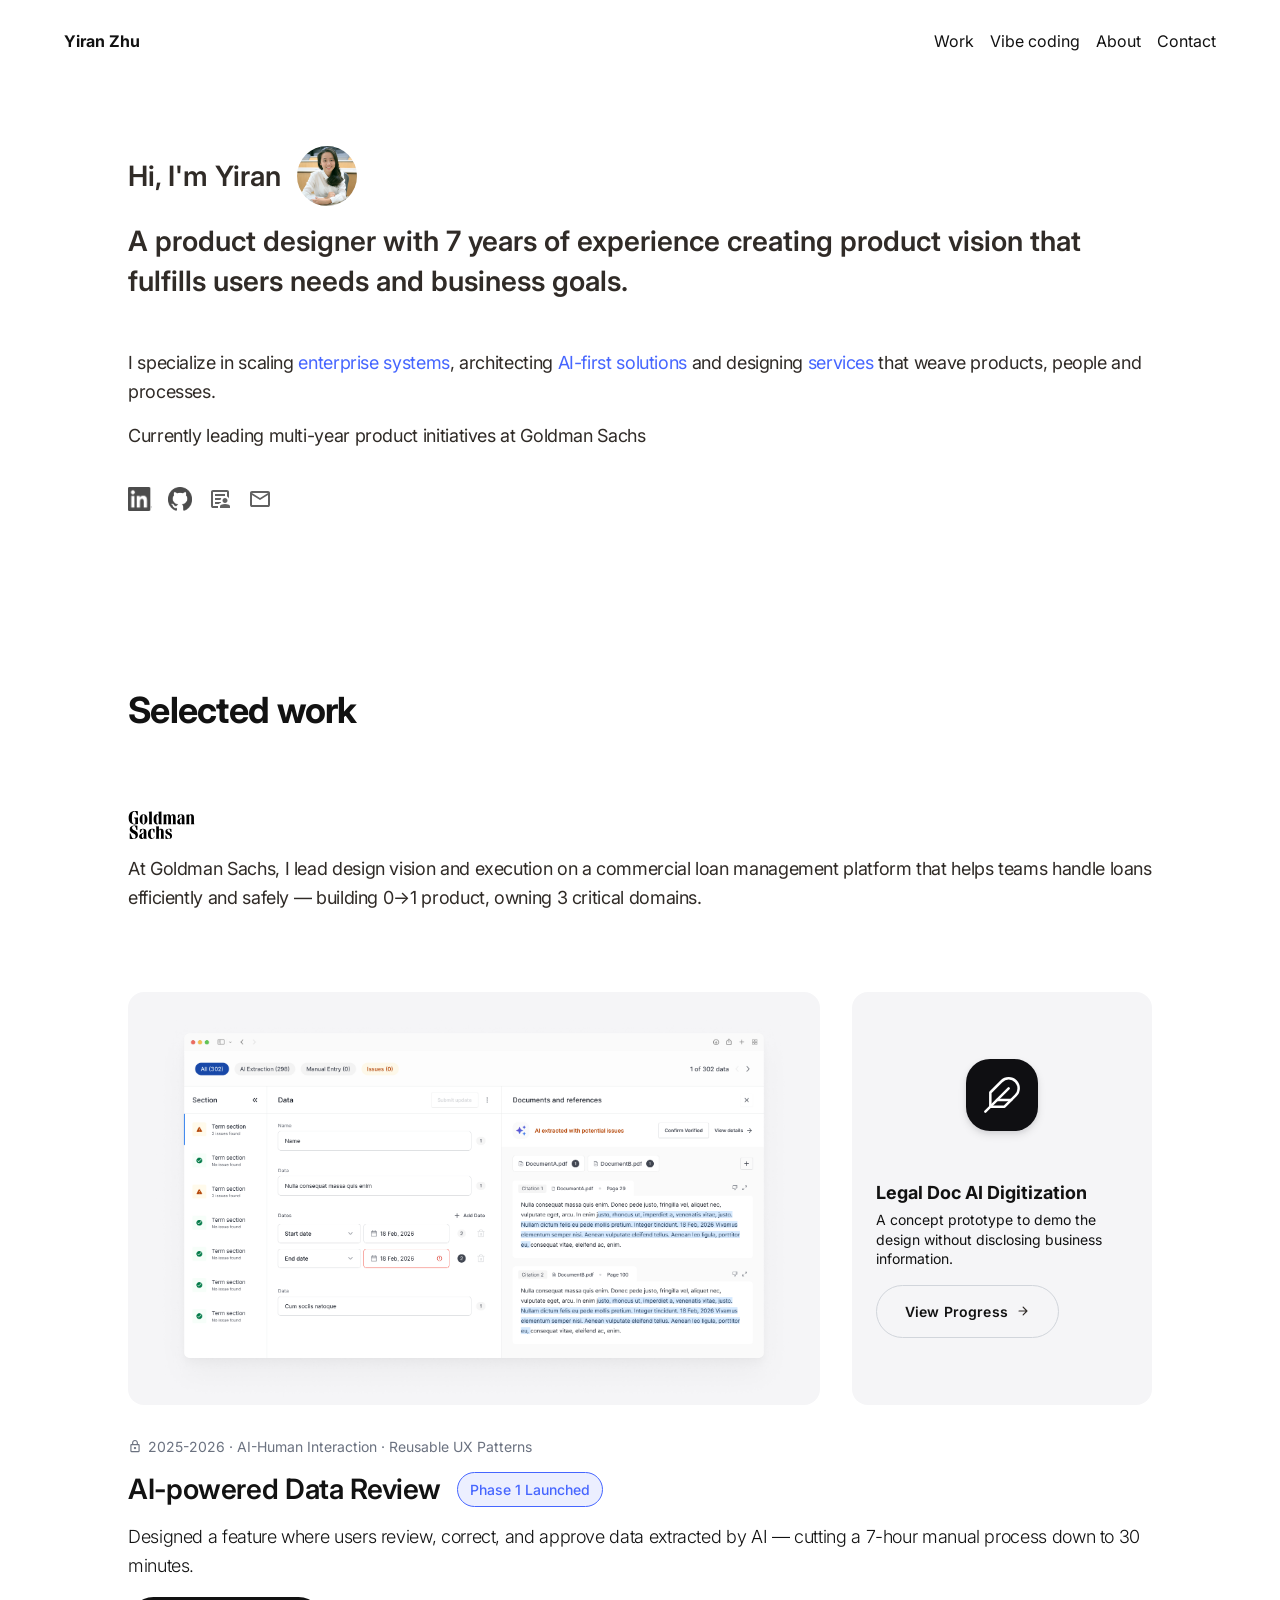
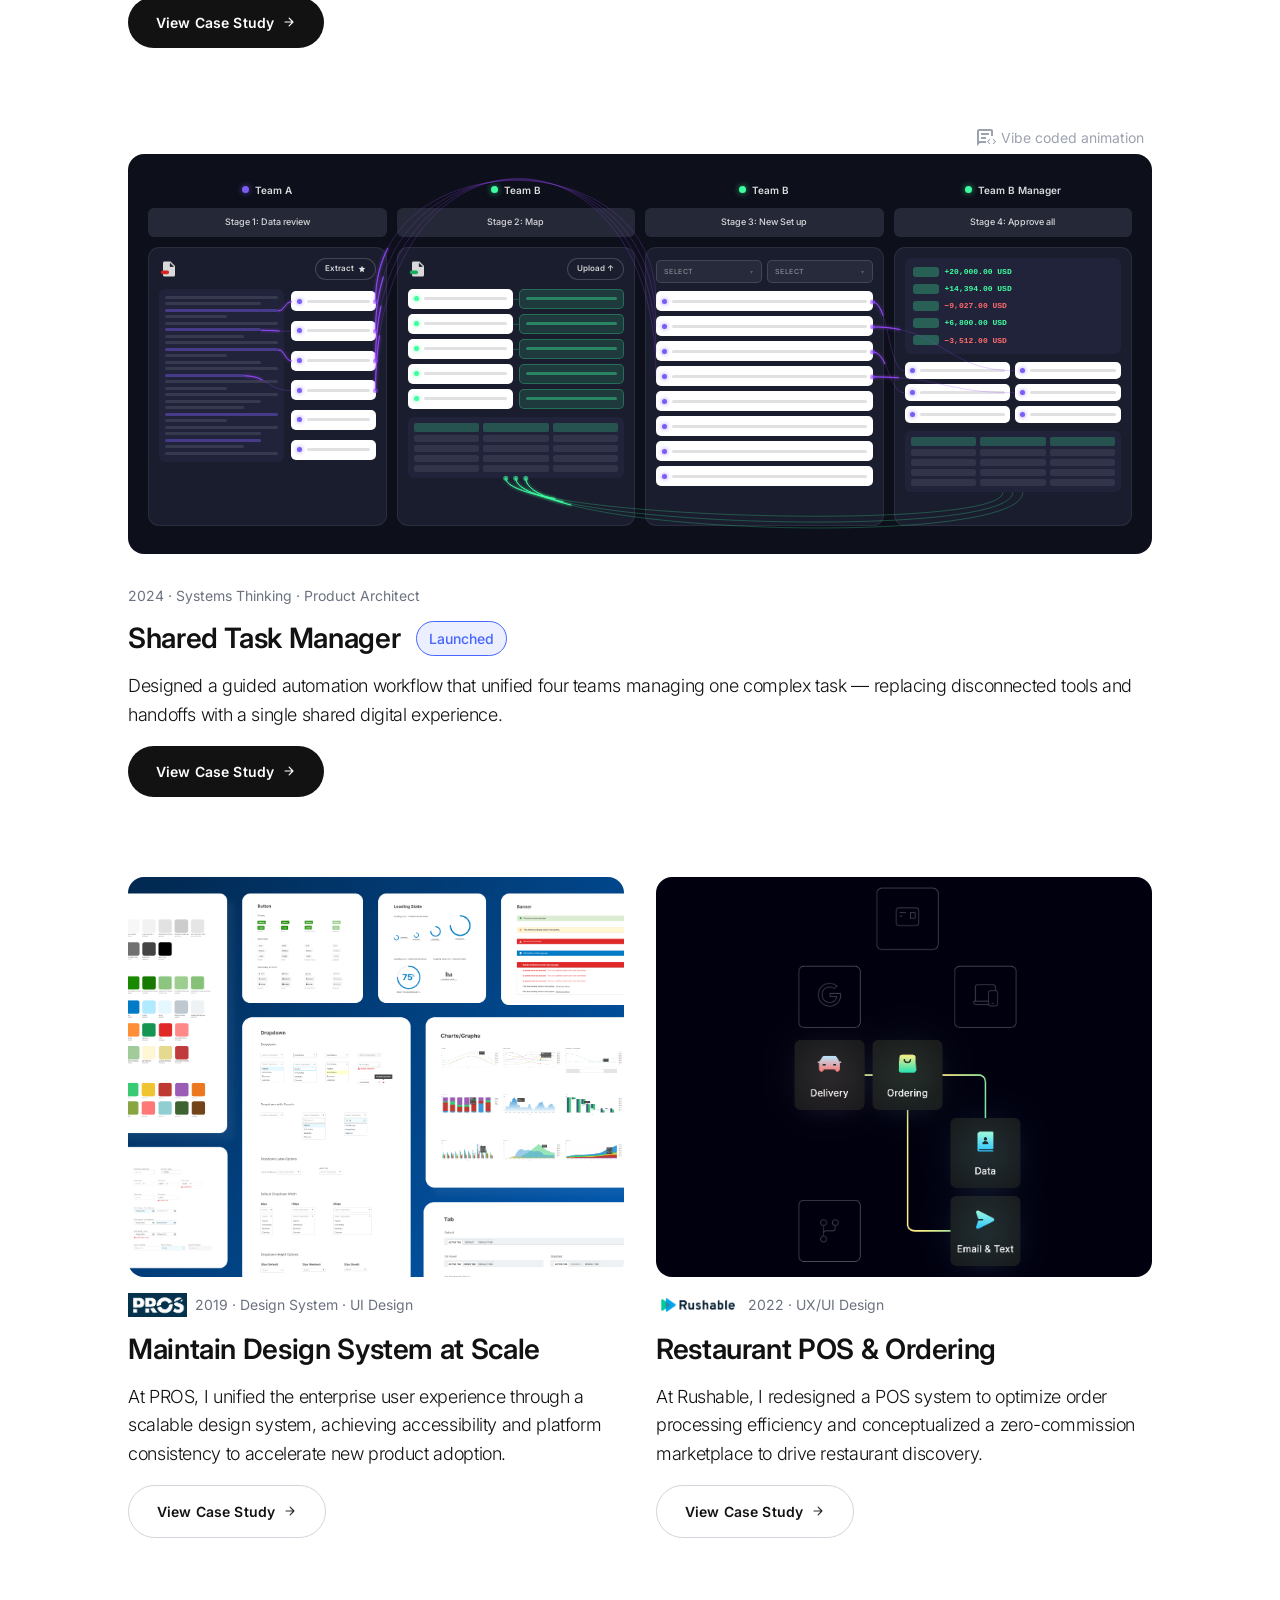
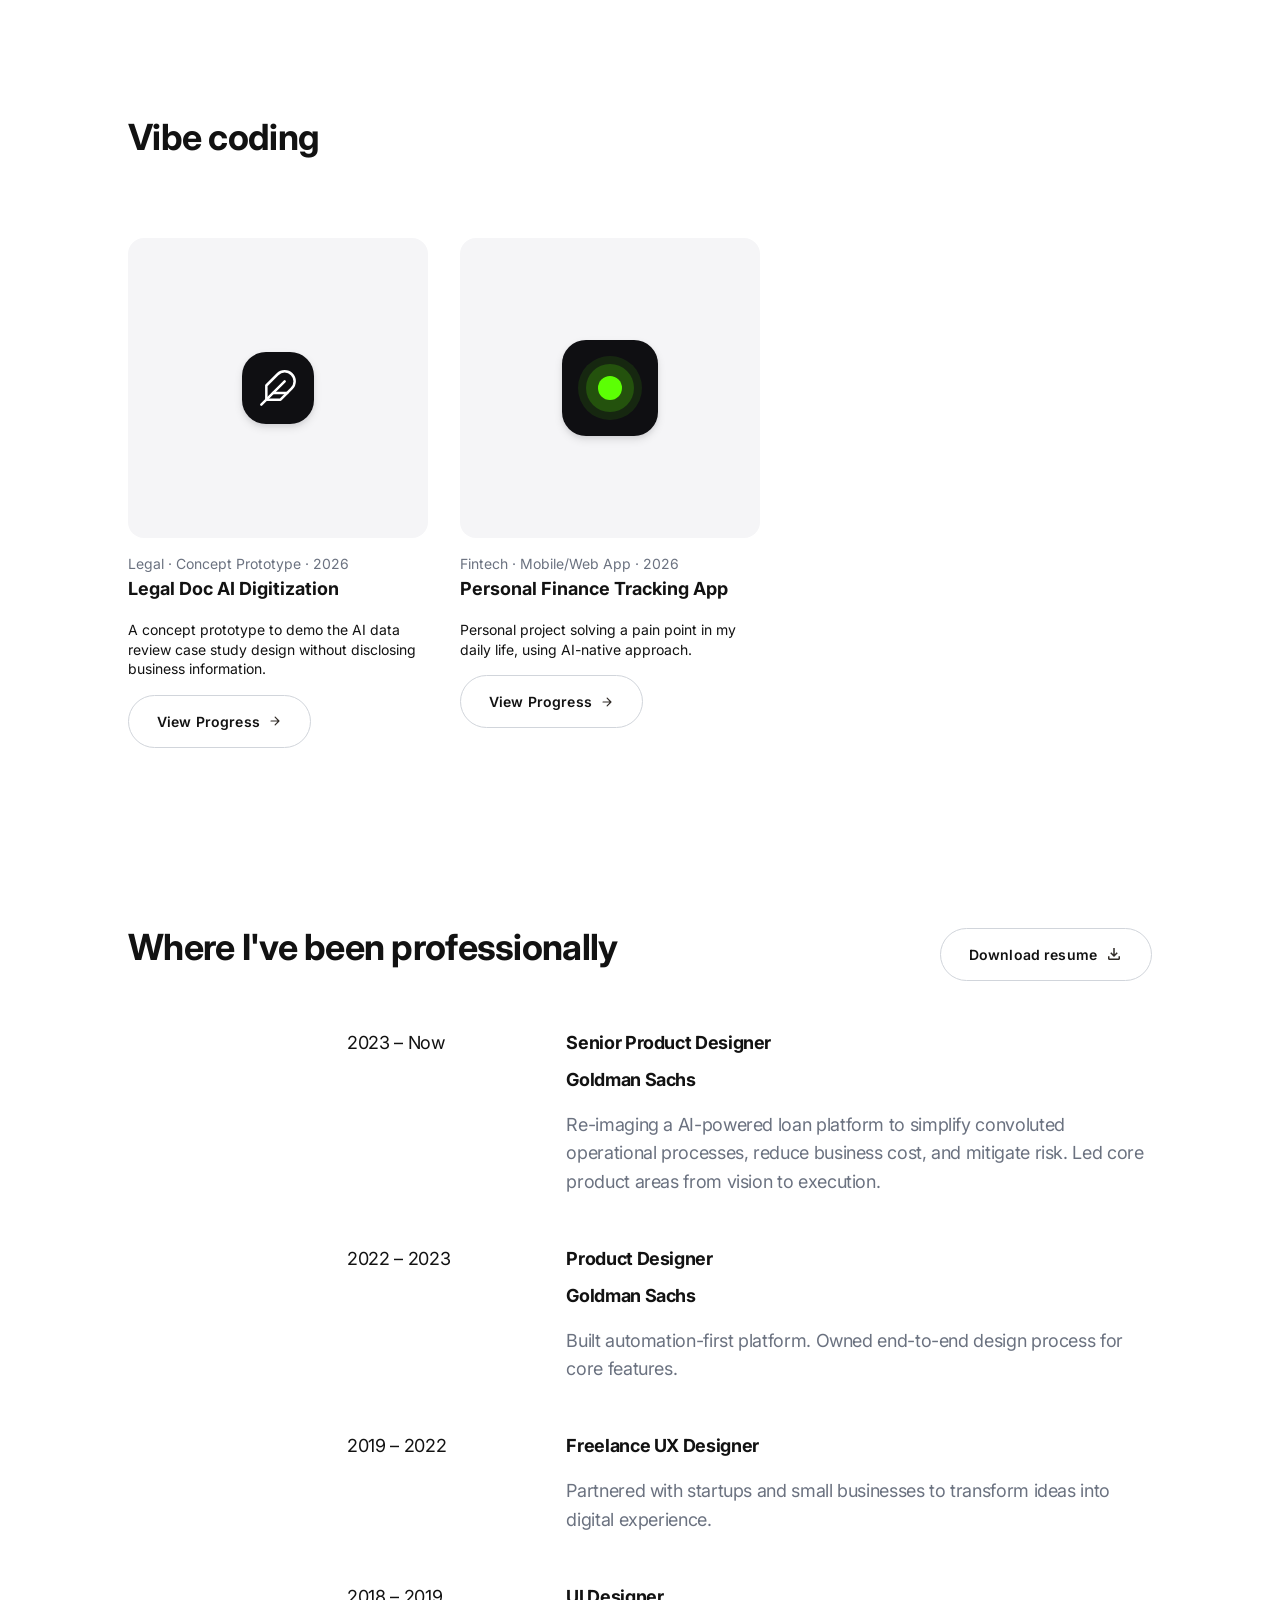
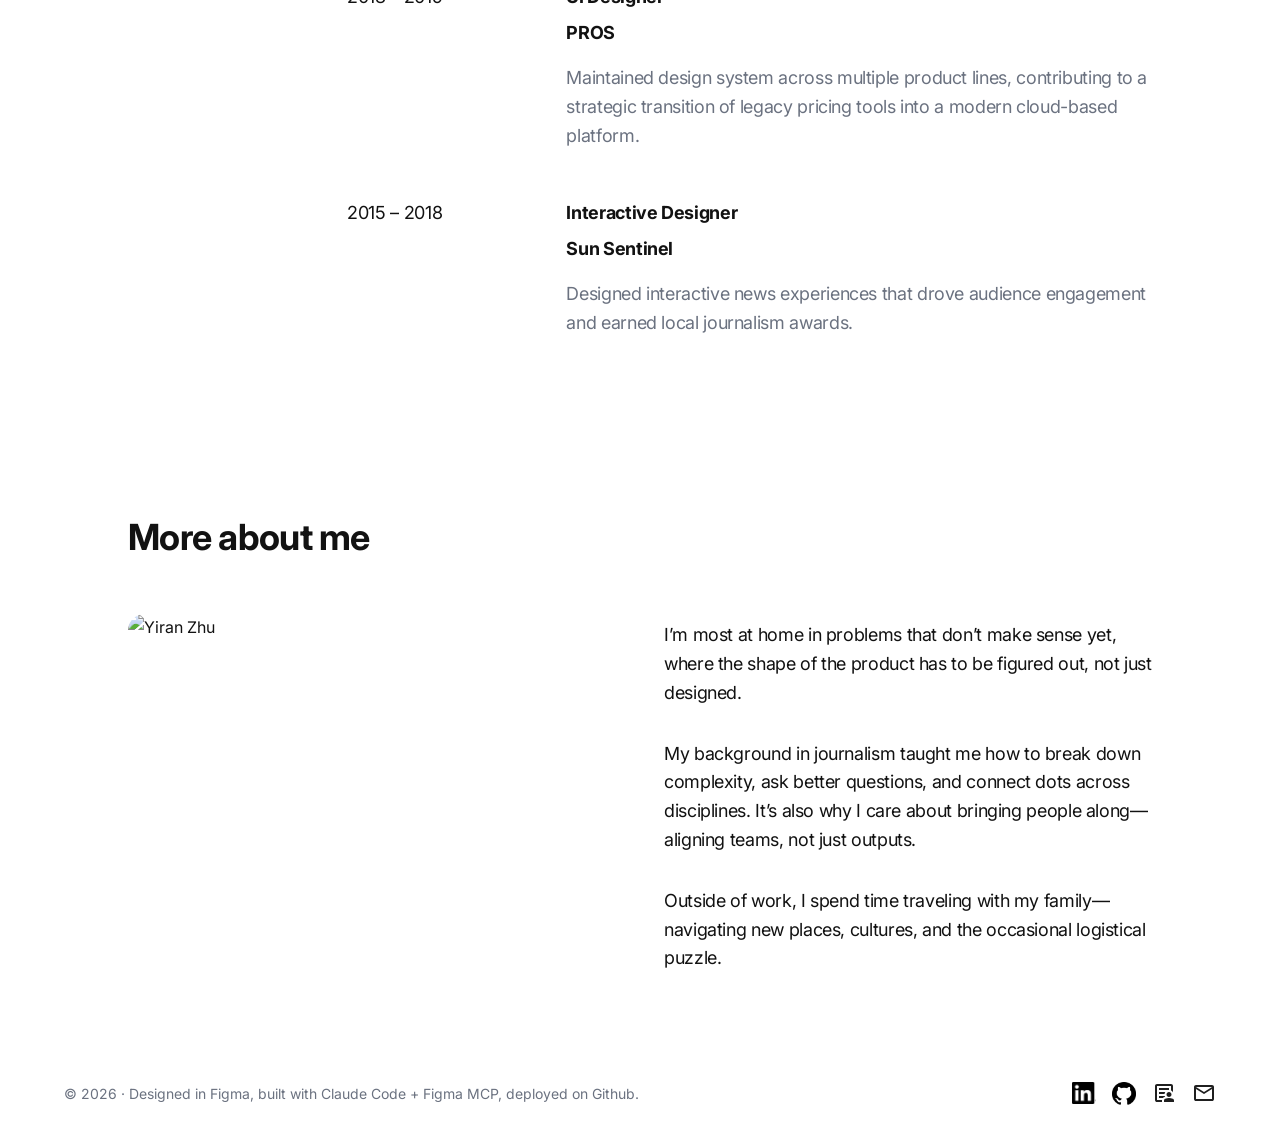
==== commit 37808c2b: "Add password gate for AI Data Review case study - Add lock icon inline before meta-tags on AI Data R" ====
--- a/index.html
+++ b/index.html
@@ -251,13 +251,16 @@
           </div>
           <!-- Text info below visual -->
           <div class="work-entry-info">
-            <p class="work-meta-tags">2025-2026 · AI-Human Interaction · Reusable UX Patterns</p>
+            <p class="work-meta-tags">
+              <span class="work-meta-lock"><svg xmlns="http://www.w3.org/2000/svg" width="14" height="14" viewBox="0 0 20 20" fill="none"><path d="M15.0002 7.08333H14.1668V5.41667C14.1668 3.11667 12.3002 1.25 10.0002 1.25C7.70016 1.25 5.8335 3.11667 5.8335 5.41667V7.08333H5.00016C4.0835 7.08333 3.3335 7.83333 3.3335 8.75V17.0833C3.3335 18 4.0835 18.75 5.00016 18.75H15.0002C15.9168 18.75 16.6668 18 16.6668 17.0833V8.75C16.6668 7.83333 15.9168 7.08333 15.0002 7.08333ZM7.50016 5.41667C7.50016 4.03333 8.61683 2.91667 10.0002 2.91667C11.3835 2.91667 12.5002 4.03333 12.5002 5.41667V7.08333H7.50016V5.41667ZM15.0002 17.0833H5.00016V8.75H15.0002V17.0833ZM10.0002 14.5833C10.9168 14.5833 11.6668 13.8333 11.6668 12.9167C11.6668 12 10.9168 11.25 10.0002 11.25C9.0835 11.25 8.3335 12 8.3335 12.9167C8.3335 13.8333 9.0835 14.5833 10.0002 14.5833Z" fill="#6B7280"/></svg></span>
+              2025-2026 · AI-Human Interaction · Reusable UX Patterns
+            </p>
             <div class="work-title-row">
               <h3 class="work-entry-title">AI-powered Data Review</h3>
               <span class="work-badge">Phase 1 Launched</span>
             </div>
             <p class="work-entry-desc">Designed a feature where users review, correct, and approve data extracted by AI — cutting a 7-hour manual process down to 30 minutes.</p>
-            <a href="case-study-ai-data-review.html" class="btn-dark">
+            <a href="password-ai-data-review.html" class="btn-dark">
               View Case Study
               <svg xmlns="http://www.w3.org/2000/svg" width="14" height="14" viewBox="0 0 14 14" fill="none">
                 <path d="M3.03841 7.58334H9.55425L6.70758 10.43C6.48008 10.6575 6.48008 11.0308 6.70758 11.2583C6.93508 11.4858 7.30258 11.4858 7.53008 11.2583L11.3742 7.41417C11.6017 7.18667 11.6017 6.81917 11.3742 6.59167L7.53591 2.74167C7.30841 2.51417 6.94091 2.51417 6.71341 2.74167C6.48591 2.96917 6.48591 3.33667 6.71341 3.56417L9.55425 6.41667H3.03841C2.71758 6.41667 2.45508 6.67917 2.45508 7C2.45508 7.32084 2.71758 7.58334 3.03841 7.58334Z" fill="#fff"/>
--- a/styles.css
+++ b/styles.css
@@ -1007,6 +1007,76 @@
   color: var(--color-text-primary);
 }
 
+/* ─── Password gate page ──────────────────────────────────── */
+.pw-gate {
+  min-height: calc(100vh - 100px);
+  display: flex;
+  align-items: center;
+  justify-content: center;
+  padding: 64px;
+}
+.pw-gate-card {
+  display: flex;
+  flex-direction: column;
+  align-items: flex-start;
+  gap: 24px;
+  max-width: 480px;
+  width: 100%;
+}
+.pw-lock-icon {
+  display: flex;
+  align-items: center;
+  justify-content: center;
+  width: 56px;
+  height: 56px;
+  background: var(--color-bg-secondary);
+  border-radius: var(--radius-lg);
+}
+.pw-nda-text {
+  font-size: 18px;
+  font-weight: 400;
+  color: var(--color-text-primary);
+  line-height: 1.5;
+  margin: 0;
+}
+.pw-linkedin-link {
+  display: inline-flex;
+  align-items: center;
+  vertical-align: middle;
+  margin-left: 6px;
+  opacity: 0.7;
+  transition: opacity var(--duration-fast) var(--ease-default);
+}
+.pw-linkedin-link:hover { opacity: 1; }
+.pw-linkedin-link img { width: 20px; height: 20px; }
+.pw-input-group {
+  display: flex;
+  flex-direction: column;
+  gap: 8px;
+  width: 100%;
+}
+.pw-input {
+  width: 100%;
+  padding: 14px 18px;
+  font-size: 16px;
+  font-family: var(--font-primary);
+  color: var(--color-text-primary);
+  background: var(--color-bg-primary);
+  border: 1px solid var(--color-border-strong);
+  border-radius: var(--radius-md);
+  outline: none;
+  transition: border-color var(--duration-fast) var(--ease-default);
+}
+.pw-input:focus { border-color: var(--color-text-primary); }
+.pw-input.error { border-color: #E53E3E; }
+.pw-error {
+  font-size: 14px;
+  color: #E53E3E;
+  margin: 0;
+  display: none;
+}
+.pw-error.visible { display: block; }
+
 /* Main content */
 .home-main {
   padding: 64px;
@@ -1278,6 +1348,14 @@
   font-weight: 400;
   color: var(--color-text-secondary);
   line-height: 1.4;
+  display: flex;
+  align-items: center;
+  gap: 6px;
+}
+.work-meta-lock {
+  flex-shrink: 0;
+  display: flex;
+  align-items: center;
 }
 .work-entry-title {
   font-size: 28px;
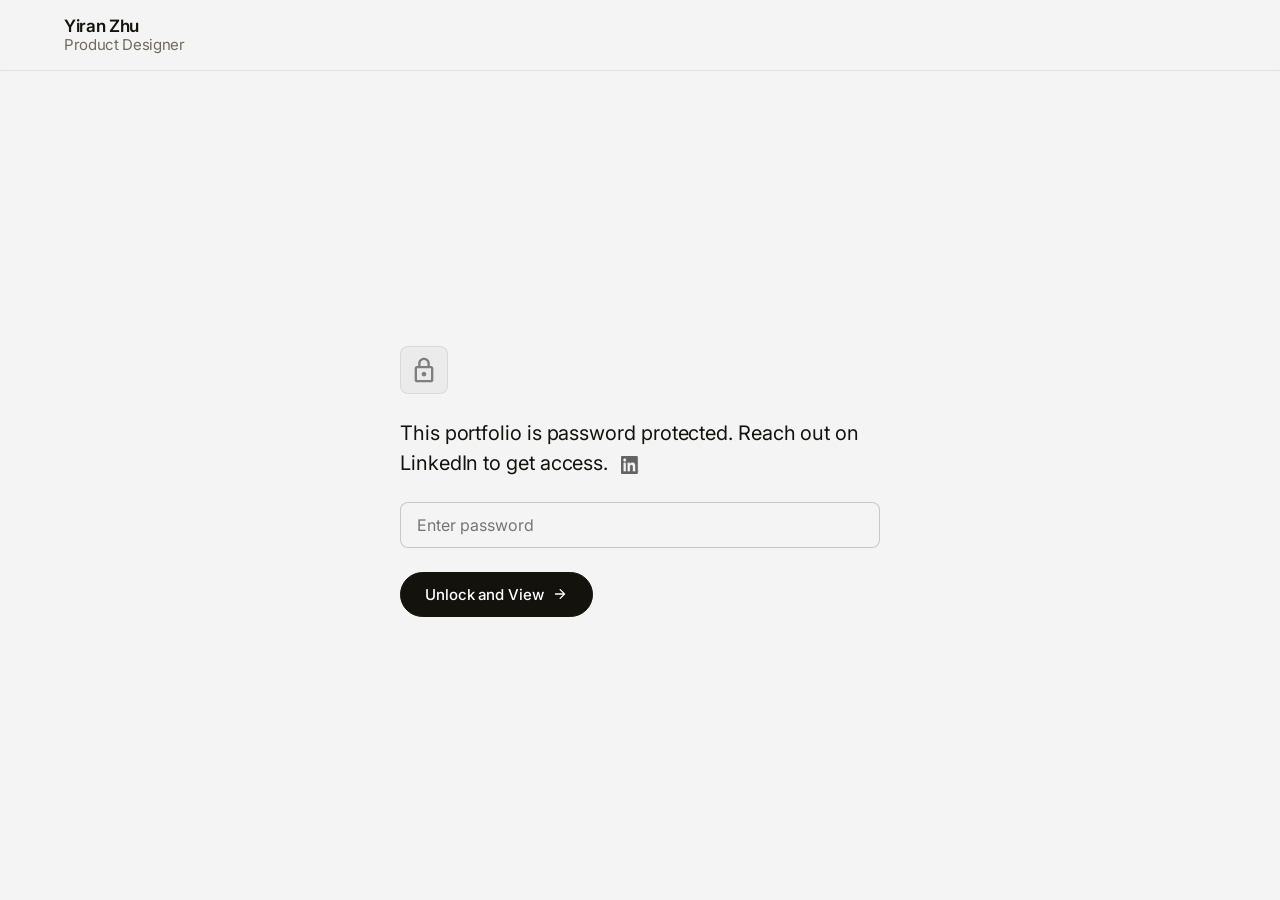
==== commit 6d95539c: "Add site-wide password gate, video hero, and mobile layout improvements - Protect all pages with a s" ====
--- a/index.html
+++ b/index.html
@@ -1,833 +1,563 @@
 <!DOCTYPE html>
-<html lang="en">
+<html lang="en" data-theme="light">
 <head>
   <meta charset="UTF-8">
+  <script>if(!sessionStorage.getItem('pf-unlocked')){window.location.replace('password.html');}</script>
   <meta name="viewport" content="width=device-width, initial-scale=1.0">
   <title>Yiran Zhu — Product Designer</title>
   <link rel="preconnect" href="https://fonts.googleapis.com">
   <link rel="preconnect" href="https://fonts.gstatic.com" crossorigin>
-  <link rel="stylesheet" href="https://fonts.googleapis.com/css2?family=Inter:ital,wght@0,300;0,400;0,500;0,600;0,700;0,900;1,400&family=Instrument+Serif:ital@0;1&family=JetBrains+Mono:wght@400;700&display=swap">
+  <link href="https://fonts.googleapis.com/css2?family=Geist:wght@300..700&family=Geist+Mono:wght@400;500&display=swap" rel="stylesheet">
   <link rel="stylesheet" href="styles.css">
-  <link rel="stylesheet" href="portfolio design system/design-system.css">
-
-  <!-- Pipeline Animation Styles (scoped to .pipeline-root) -->
-  <style>
-    .pipeline-root * { box-sizing: border-box; margin: 0; padding: 0; }
-    .pipeline-root {
-      background: #0D0F1A;
-      font-family: 'Inter', -apple-system, BlinkMacSystemFont, sans-serif;
-      display: flex;
-      align-items: stretch;
-      justify-content: center;
-      padding: 28px 20px;
-      width: 100%;
-      min-height: 400px;
-      overflow: hidden;
-      border-radius: 16px;;
-    }
-    .pipeline-root .wrapper { width: 100%; max-width: 1380px; display: flex; flex-direction: column; }
-    .pipeline-root .stages-grid {
-      display: grid;
-      grid-template-columns: repeat(4, 1fr);
-      gap: 10px;
-      position: relative;
-      flex: 1;
-    }
-    .pipeline-root .stage-col { display: flex; flex-direction: column; gap: 10px; min-width:120px;}
-    .pipeline-root .stage-col .card { flex: 1; }
-    .pipeline-root .team-col { display: flex; align-items: center; gap: 6px; padding: 0 2px; justify-content: center; }
-    .pipeline-root .tdot { width: 7px; height: 7px; border-radius: 50%; flex-shrink: 0; }
-    .pipeline-root .tdot.p { background: #7B5CF5; box-shadow: 0 0 6px rgba(123,92,245,0.65); }
-    .pipeline-root .tdot.g { background: #3EFFA0; box-shadow: 0 0 6px rgba(62,255,160,0.65); }
-    .pipeline-root .tname { font-size: 10px; font-weight: 600; color: rgba(255,255,255,0.85); }
-    .pipeline-root .stage-hdr {
-      background: #252836; border-radius: 6px; text-align: center;
-      padding: 7px 6px; font-size: 9px; font-weight: 500; color: rgba(255,255,255,0.82);
-    }
-    .pipeline-root .card {
-      background: #1A1D2E; border-radius: 11px; padding: 10px;
-      border: 1px solid rgba(255,255,255,0.065); position: relative;
-    }
-    .pipeline-root .card-bar { display: flex; justify-content: space-between; align-items: center; margin-bottom: 9px; }
-    .pipeline-root .bar-icon { width: 20px; height: 22px; display: flex; align-items: center; justify-content: center; flex-shrink: 0; }
-    .pipeline-root .bar-btn {
-      background: #1A1D2E; border: 1px solid rgba(255,255,255,0.18);
-      border-radius: 12px; padding: 3px 9px; font-size: 8px;
-      font-weight: 600; color: rgba(255,255,255,0.8); display: flex; align-items: center; gap: 4px;
-    }
-    .pipeline-root .s2-body { display: flex; gap: 7px; align-items: stretch; }
-    .pipeline-root .doc-panel {
-      flex: 1.35; background: #20233A; border-radius: 6px; padding: 7px 6px;
-      display: flex; flex-direction: column; gap: 3.5px;
-    }
-    .pipeline-root .dl { height: 3px; border-radius: 2px; background: rgba(255,255,255,0.1); flex-shrink: 0; }
-    .pipeline-root .dl.f { width: 100%; }
-    .pipeline-root .dl.e { width: 85%; }
-    .pipeline-root .dl.m { width: 70%; }
-    .pipeline-root .dl.s { width: 55%; }
-    .pipeline-root .dl.hl { background: rgba(123,92,245,0.42); position: relative; overflow: hidden; }
-    .pipeline-root .dl.hl::after {
-      content: ''; position: absolute; top: 0; left: -80%; width: 50%; height: 100%;
-      background: linear-gradient(90deg, transparent, rgba(160,120,255,0.72), transparent);
-      animation: pipeline-doc-sweep 2.6s ease-in-out infinite;
-    }
-    @keyframes pipeline-doc-sweep {
-      0%  { left: -80%; }
-      55% { left: 130%; }
-      100%{ left: 130%; }
-    }
-    .pipeline-root .pills-col { flex: 1; display: flex; flex-direction: column; gap: 5px; justify-content: space-around; }
-    .pipeline-root .s3-map-area { display: flex; gap: 6px; margin-bottom: 8px; align-items: flex-start; }
-    .pipeline-root .s3-col { flex: 1; display: flex; flex-direction: column; gap: 5px; }
-    .pipeline-root .s3-table-wrap { background: #20233A; border-radius: 6px; padding: 6px; }
-    .pipeline-root .s3-trow { display: flex; gap: 4px; margin-bottom: 3px; }
-    .pipeline-root .s3-trow:last-child { margin-bottom: 0; }
-    .pipeline-root .s3-th { flex:1; height:9px; border-radius:2px; background:rgba(62,255,160,0.22); }
-    .pipeline-root .s3-td { flex:1; height:7px; border-radius:2px; background:rgba(255,255,255,0.08); }
-    .pipeline-root .s4-body { padding-top: 2px; }
-    .pipeline-root .select-row { display: flex; gap: 5px; margin-bottom: 8px; }
-    .pipeline-root .select-pill {
-      flex: 1; background: rgba(255,255,255,0.06); border: 1px solid rgba(255,255,255,0.13);
-      border-radius: 5px; padding: 5px 7px; font-size: 7px; font-weight: 500;
-      color: rgba(255,255,255,0.45); letter-spacing: 0.07em;
-      display: flex; justify-content: space-between; align-items: center;
-    }
-    .pipeline-root .sel-arrow { opacity: 0.5; font-size: 6px; }
-    .pipeline-root .s4-pills { display: flex; flex-direction: column; gap: 5px; }
-    .pipeline-root .s5-usd-block { background: #20233A; border-radius: 6px; padding: 7px 8px; margin-bottom: 8px; }
-    .pipeline-root .usd-row { display: flex; align-items: center; gap: 6px; margin-bottom: 4px; }
-    .pipeline-root .usd-row:last-child { margin-bottom: 0; }
-    .pipeline-root .usd-bar {
-      width: 26px; height: 10px; border-radius: 3px; background: rgba(62,255,160,0.28);
-      flex-shrink: 0; position: relative; overflow: hidden;
-    }
-    .pipeline-root .usd-bar::after {
-      content: ''; position: absolute; top: 0; left: -80%; width: 55%; height: 100%;
-      background: linear-gradient(90deg, transparent, rgba(62,255,160,0.55), transparent);
-      animation: pipeline-usd-sweep 1.9s ease-in-out infinite;
-    }
-    @keyframes pipeline-usd-sweep {
-      0%  { left: -80%; }
-      65% { left: 130%; }
-      100%{ left: 130%; }
-    }
-    .pipeline-root .usd-amt { font-size: 8px; font-weight: 700; font-family: 'SF Mono', 'Fira Code', monospace; white-space: nowrap; }
-    .pipeline-root .usd-pos { color: #3EFFA0; }
-    .pipeline-root .usd-neg { color: #FF6B6B; }
-    .pipeline-root .s5-pills-grid { display: grid; grid-template-columns: 1fr 1fr; gap: 5px; margin-bottom: 8px; }
-    .pipeline-root .s5-table-wrap { background: #20233A; border-radius: 6px; padding: 6px; }
-    .pipeline-root .s5-trow { display: flex; gap: 4px; margin-bottom: 3px; }
-    .pipeline-root .s5-trow:last-child { margin-bottom: 0; }
-    .pipeline-root .s5-th { flex:1; height:9px; border-radius:2px; background:rgba(62,255,160,0.22); }
-    .pipeline-root .s5-td { flex:1; height:7px; border-radius:2px; background:rgba(255,255,255,0.08); }
-    .pipeline-root .pill {
-      background: #FFFFFF; border-radius: 5px; padding: 5px 6px;
-      display: flex; align-items: center; gap: 5px; min-height: 20px;
-    }
-    .pipeline-root .pill.g-fill { background: rgba(62,255,160,0.13); border: 1px solid rgba(62,255,160,0.27); }
-    .pipeline-root .pill.g-fill .pill-line { background: rgba(62,255,160,0.38); }
-    .pipeline-root .pill.small { padding: 4px 5px; min-height: 17px; }
-    .pipeline-root .pdot { width: 5px; height: 5px; border-radius: 50%; flex-shrink: 0; }
-    .pipeline-root .pdot.p { background: #7B5CF5; box-shadow: 0 0 4px rgba(123,92,245,0.8); }
-    .pipeline-root .pdot.g { background: #3EFFA0; box-shadow: 0 0 4px rgba(62,255,160,0.8); }
-    .pipeline-root .pill-line { flex: 1; height: 3px; border-radius: 2px; background: rgba(26,29,46,0.13); }
-    .pipeline-root .conn-svg {
-      position: absolute; top: 0; left: 0;
-      width: 100%; height: 100%; pointer-events: none; overflow: visible; z-index: 20;
-    }
-    @media (max-width: 768px) {
-      .pipeline-root { min-height: unset; }
-    }
-  </style>
+
+  <!-- Prevent theme flash -->
+  <script>
+    (function() {
+      var saved = localStorage.getItem('pf-theme');
+      var prefersDark = window.matchMedia('(prefers-color-scheme: dark)').matches;
+      var theme = saved || (prefersDark ? 'dark' : 'light');
+      document.documentElement.setAttribute('data-theme', theme);
+    })();
+  </script>
+
 </head>
 <body>
 
-  <!-- ── Header ───────────────────────────────────────── -->
-  <header class="site-header">
-    <div class="header-col-left">
-      <span class="header-name"><strong>Yiran Zhu</strong></span>
-    </div>
-
-    <div class="header-col-right">
-      <a href="index.html#work" class="header-link nav-scroll-link" data-section="work">Work</a>
-      <a href="index.html#vibe-coding" class="header-link nav-scroll-link" data-section="vibe-coding">Vibe coding</a>
-      <a href="index.html#about" class="header-link nav-scroll-link" data-section="about">About</a>
-      <div class="contact-menu-wrapper">
-        <button class="contact-toggle" id="contact-toggle" aria-expanded="false" aria-haspopup="true">Contact</button>
-        <div class="contact-dropdown" id="contact-dropdown" aria-hidden="true">
-          <a href="#" class="contact-dropdown-item copy-email" data-email="yiran.jour@gmail.com">Email</a>
-          <a href="https://www.linkedin.com/in/yiranzhu/" target="_blank" class="contact-dropdown-item">LinkedIn</a>
-          <a href="https://github.com/yiranzhu25" target="_blank" class="contact-dropdown-item">Github</a>
-          <a href="Yiran_Zhu_Senior_Product_Designer_Resume.pdf" target="_blank" class="contact-dropdown-item">Resume</a>
-        </div>
-      </div>
-      <button class="hamburger-btn" id="hamburger-btn" aria-label="Open menu" aria-expanded="false">
-        <span></span><span></span><span></span>
+  <!-- ── Desktop header ───────────────────────────────────── -->
+  <header class="pf-header">
+    <a href="index.html" class="pf-wordmark">
+      Yiran Zhu
+    </a>
+    <div class="pf-header-controls">
+      <nav class="pf-header-nav">
+        <a href="#work" class="pf-header-nav-link nav-scroll-link" data-section="work">Work</a>
+        <a href="#vibe-coding" class="pf-header-nav-link nav-scroll-link" data-section="vibe-coding">Vibe coding</a>
+        <a href="#about" class="pf-header-nav-link nav-scroll-link" data-section="about">About</a>
+        <a href="#" class="pf-btn pf-btn--primary pf-header-cta copy-email" data-email="yiran.jour@gmail.com">
+          <svg width="6" height="6" viewBox="0 0 6 6" fill="currentColor" style="flex-shrink:0;"><circle cx="3" cy="3" r="3"/></svg>
+          Contact
+        </a>
+      </nav>
+      <!-- Theme toggle -->
+      <button class="pf-iconbtn" id="theme-toggle" aria-label="Toggle theme">
+        <svg id="theme-icon-sun" xmlns="http://www.w3.org/2000/svg" width="16" height="16" viewBox="0 0 24 24" fill="none" stroke="currentColor" stroke-width="1.75" stroke-linecap="round" stroke-linejoin="round" style="display:none"><circle cx="12" cy="12" r="5"/><line x1="12" y1="1" x2="12" y2="3"/><line x1="12" y1="21" x2="12" y2="23"/><line x1="4.22" y1="4.22" x2="5.64" y2="5.64"/><line x1="18.36" y1="18.36" x2="19.78" y2="19.78"/><line x1="1" y1="12" x2="3" y2="12"/><line x1="21" y1="12" x2="23" y2="12"/><line x1="4.22" y1="19.78" x2="5.64" y2="18.36"/><line x1="18.36" y1="5.64" x2="19.78" y2="4.22"/></svg>
+        <svg id="theme-icon-moon" xmlns="http://www.w3.org/2000/svg" width="16" height="16" viewBox="0 0 24 24" fill="none" stroke="currentColor" stroke-width="1.75" stroke-linecap="round" stroke-linejoin="round"><path d="M21 12.79A9 9 0 1 1 11.21 3 7 7 0 0 0 21 12.79z"/></svg>
       </button>
     </div>
-    <nav class="nav-dropdown" id="nav-dropdown" aria-hidden="true">
-      <a href="index.html#work" class="nav-dropdown-link nav-scroll-link" data-section="work">Work</a>
-      <a href="index.html#vibe-coding" class="nav-dropdown-link nav-scroll-link" data-section="vibe-coding">Vibe coding</a>
-      <a href="index.html#about" class="nav-dropdown-link nav-scroll-link" data-section="about">About</a>
-      <a href="#" class="nav-dropdown-link copy-email" data-email="yiran.jour@gmail.com">Email</a>
-      <a href="https://www.linkedin.com/in/yiranzhu/" target="_blank" class="nav-dropdown-link">LinkedIn</a>
-      <a href="https://github.com/yiranzhu25" target="_blank" class="nav-dropdown-link">Github</a>
-      <a href="Yiran_Zhu_Senior_Product_Designer_Resume.pdf" target="_blank" class="nav-dropdown-link">Resume</a>
-    </nav>
   </header>
 
-  <!-- ── Main content ──────────────────────────────────── -->
-  <main class="home-main">
-
-    <!-- Introduction -->
-    <section class="intro-section">
-      <div class="intro-headline-group">
-        <div class="intro-greeting-row">
-          <span class="intro-greeting-name">Hi, I'm Yiran</span>
-          <img src="img/IMG_2865.JPG" alt="Yiran Zhu" class="intro-avatar">
-        </div>
-        <p class="intro-headline-sub">A product designer with 7 years of experience creating product vision that fulfills users needs and business goals.</p>
-      </div>
-      <div class="intro-body-group">
-        <p class="intro-body-text">I specialize in scaling <span class="intro-accent">enterprise systems</span>, architecting <span class="intro-accent">AI-first solutions</span> and designing <span class="intro-accent">services</span> that weave products, people and processes.</p>
-        <p class="intro-body-text">Currently leading multi-year product initiatives at Goldman Sachs</p>
-        <div class="intro-social-row">
-          <a href="https://www.linkedin.com/in/yiranzhu/" target="_blank" class="intro-social-link">
-            <img src="img/InBug-Black.png" alt="LinkedIn">
-          </a>
-          <a href="https://github.com/yiranzhu25" target="_blank" class="intro-social-link">
-            <img src="img/GitHub_Invertocat_Black.png" alt="GitHub">
-          </a>
-          <a href="Yiran_Zhu_Senior_Product_Designer_Resume.pdf" target="_blank" class="intro-social-link">
-            <img src="img/article_person_24dp_1F1F1F_FILL0_wght400_GRAD0_opsz24.svg" alt="Resume">
-          </a>
-          <a href="#" class="intro-social-link copy-email" data-email="yiran.jour@gmail.com">
-            <img src="img/mail_24dp_1F1F1F_FILL0_wght400_GRAD0_opsz24.svg" alt="Email">
-          </a>
-        </div>
-      </div>
-    </section>
-
-    <!-- Selected Work -->
-    <section class="home-work-section" id="work">
-      <h2 class="home-section-title">Selected work</h2>
-
-      <!-- GS context -->
-      <div class="gs-context-block">
-        <img src="img/goldman-sachs-2.svg" alt="Goldman Sachs" class="gs-logo">
-        <p class="gs-context-text">At Goldman Sachs, I lead design vision and execution on a commercial loan management platform that helps teams handle loans efficiently and safely — building 0→1 product, owning 3 critical domains.</p>
-      </div>
-
-      <div class="work-entries">
-
-        <!-- ── Entry 1: AI Data Review ── -->
-        <div class="work-entry">
-          <!-- Visual: split — main thumbnail + concept prototype panel -->
-          <div class="work-visual-main-split">
-            <div class="work-visual-main-bg">
-              <img src="img/ai-data-review-case-thumb-2.png" alt="AI-powered Data Review thumbnail">
-            </div>
-            <div class="work-visual-concept-panel">
-              <div class="vibe-icon-card">
-                <svg xmlns="http://www.w3.org/2000/svg" width="40" height="40" viewBox="0 0 24 24" fill="none" stroke="white" stroke-width="1.5" stroke-linecap="round" stroke-linejoin="round">
+  <!-- ── Mobile topbar ────────────────────────────────────── -->
+  <div class="pf-topbar">
+    <a href="index.html" class="pf-wordmark">Yiran Zhu</a>
+    <div style="display:flex;align-items:center;gap:var(--space-2);">
+      <button class="pf-iconbtn" id="theme-toggle-mobile" aria-label="Toggle theme">
+        <svg id="theme-icon-sun-m" xmlns="http://www.w3.org/2000/svg" width="16" height="16" viewBox="0 0 24 24" fill="none" stroke="currentColor" stroke-width="1.75" stroke-linecap="round" stroke-linejoin="round" style="display:none"><circle cx="12" cy="12" r="5"/><line x1="12" y1="1" x2="12" y2="3"/><line x1="12" y1="21" x2="12" y2="23"/><line x1="4.22" y1="4.22" x2="5.64" y2="5.64"/><line x1="18.36" y1="18.36" x2="19.78" y2="19.78"/><line x1="1" y1="12" x2="3" y2="12"/><line x1="21" y1="12" x2="23" y2="12"/><line x1="4.22" y1="19.78" x2="5.64" y2="18.36"/><line x1="18.36" y1="5.64" x2="19.78" y2="4.22"/></svg>
+        <svg id="theme-icon-moon-m" xmlns="http://www.w3.org/2000/svg" width="16" height="16" viewBox="0 0 24 24" fill="none" stroke="currentColor" stroke-width="1.75" stroke-linecap="round" stroke-linejoin="round"><path d="M21 12.79A9 9 0 1 1 11.21 3 7 7 0 0 0 21 12.79z"/></svg>
+      </button>
+      <button class="pf-menu-btn" id="menu-btn" aria-expanded="false" aria-haspopup="true">
+        Menu
+        <svg xmlns="http://www.w3.org/2000/svg" width="14" height="14" viewBox="0 0 24 24" fill="none" stroke="currentColor" stroke-width="1.75" stroke-linecap="round" stroke-linejoin="round"><line x1="3" y1="6" x2="21" y2="6"/><line x1="3" y1="12" x2="21" y2="12"/><line x1="3" y1="18" x2="21" y2="18"/></svg>
+      </button>
+    </div>
+  </div>
+
+  <!-- ── Mobile fullscreen dropdown ──────────────────────── -->
+  <div class="pf-dropdown" id="pf-dropdown" aria-hidden="true">
+    <div class="pf-dropdown-head">
+      <a href="index.html" class="pf-wordmark">Yiran Zhu</a>
+      <button class="pf-iconbtn" id="close-menu" aria-label="Close menu">
+        <svg xmlns="http://www.w3.org/2000/svg" width="16" height="16" viewBox="0 0 24 24" fill="none" stroke="currentColor" stroke-width="1.75" stroke-linecap="round" stroke-linejoin="round"><line x1="18" y1="6" x2="6" y2="18"/><line x1="6" y1="6" x2="18" y2="18"/></svg>
+      </button>
+    </div>
+    <div class="pf-dropdown-list">
+      <a href="#work" class="pf-dropdown-link nav-scroll-link" data-section="work">
+        <span class="pf-navindex">01</span>Work
+      </a>
+      <a href="#vibe-coding" class="pf-dropdown-link nav-scroll-link" data-section="vibe-coding">
+        <span class="pf-navindex">02</span>Vibe coding
+      </a>
+      <a href="#about" class="pf-dropdown-link nav-scroll-link" data-section="about">
+        <span class="pf-navindex">03</span>About
+      </a>
+      <a href="#" class="pf-dropdown-link copy-email" data-email="yiran.jour@gmail.com">
+        <span class="pf-navindex">04</span>Contact
+      </a>
+    </div>
+  </div>
+
+  <!-- ── Main content ─────────────────────────────────────── -->
+  <main>
+    <div class="pf-page">
+
+      <!-- Introduction -->
+      <section class="pf-intro">
+        <h1 class="pf-intro-title">
+          Shaping product vision, designing AI-first experiences, and enterprise systems that scale for users and businesses
+        </h1>
+        <div class="pf-intro-bottom">
+          <div class="pf-intro-metrics">
+            <div class="pf-intro-metric">
+              <span class="pf-intro-metric-num">7</span>
+              <span class="pf-intro-metric-label">Years of experience</span>
+            </div>
+            <div class="pf-intro-metric">
+              <span class="pf-intro-metric-num">6</span>
+              <span class="pf-intro-metric-label">Products shipped</span>
+            </div>
+            <div class="pf-intro-metric">
+              <span class="pf-intro-metric-num">5</span>
+              <span class="pf-intro-metric-label">Industries including finance and tech</span>
+            </div>
+          </div>
+          <div class="pf-intro-right">
+            <p class="pf-intro-desc">Senior product designer at Goldman Sachs, building a 0-to-1 AI-first platform.</p>
+            <div class="intro-social-list">
+              <a href="https://www.linkedin.com/in/yiranzhu/" target="_blank" class="intro-social-btn">
+                LinkedIn
+                <svg xmlns="http://www.w3.org/2000/svg" width="12" height="12" viewBox="0 0 24 24" fill="none" stroke="currentColor" stroke-width="1.75" stroke-linecap="round" stroke-linejoin="round"><line x1="5" y1="12" x2="19" y2="12"/><polyline points="12 5 19 12 12 19"/></svg>
+              </a>
+              <a href="https://github.com/yiranzhu25" target="_blank" class="intro-social-btn">
+                GitHub
+                <svg xmlns="http://www.w3.org/2000/svg" width="12" height="12" viewBox="0 0 24 24" fill="none" stroke="currentColor" stroke-width="1.75" stroke-linecap="round" stroke-linejoin="round"><line x1="5" y1="12" x2="19" y2="12"/><polyline points="12 5 19 12 12 19"/></svg>
+              </a>
+              <a href="Yiran_Zhu_Senior_Product_Designer_Resume.pdf" target="_blank" class="intro-social-btn">
+                Resume
+                <svg xmlns="http://www.w3.org/2000/svg" width="12" height="12" viewBox="0 0 24 24" fill="none" stroke="currentColor" stroke-width="1.75" stroke-linecap="round" stroke-linejoin="round"><line x1="5" y1="12" x2="19" y2="12"/><polyline points="12 5 19 12 12 19"/></svg>
+              </a>
+              <a href="#" class="intro-social-btn copy-email" data-email="yiran.jour@gmail.com">
+                Email
+                <svg xmlns="http://www.w3.org/2000/svg" width="12" height="12" viewBox="0 0 24 24" fill="none" stroke="currentColor" stroke-width="1.75" stroke-linecap="round" stroke-linejoin="round"><line x1="5" y1="12" x2="19" y2="12"/><polyline points="12 5 19 12 12 19"/></svg>
+              </a>
+            </div>
+          </div>
+        </div>
+      </section>
+
+      <!-- Selected Work -->
+      <section class="pf-section" id="work">
+        <div class="pf-section-header">
+          <div>
+            <!--<div class="pf-eyebrow">01 — Selected Work</div>-->
+            <h2 class="pf-section-title">Selected Work</h2>
+          </div>
+        </div>
+
+        <!-- GS context -->
+<!--        <div class="gs-context-block">
+          <img src="img/goldman-sachs-2.svg" alt="Goldman Sachs" class="gs-logo">
+          <p class="gs-context-text">At Goldman Sachs, I lead design vision and execution on a commercial loan management platform that helps teams handle loans efficiently and safely — building 0→1 product, owning 3 critical domains.</p>
+        </div>-->
+
+        <div class="work-entries">
+
+          <!-- Entry 1: AI Data Review -->
+          <div class="work-card-entry anim-ready">
+            <!-- Info (left) -->
+            <div class="work-entry-info">
+              <div class="pf-tags">
+                <span class="pf-tag">2025–2026</span>
+                <span class="pf-tag">AI-Human Interaction</span>
+                <span class="pf-tag">AI UX Patterns</span>
+                <span class="pf-tag pf-tag">Phase 1 Launched</span>
+              </div>
+              <h3 class="work-entry-title">Loan Data Review</h3>
+              <p class="work-entry-desc">Delivered $600k+ in annual savings for Goldman Sachs by designing a trusted, AI-powered loan data review product</p>
+              
+              <div class="pf-actions">
+                <a href="case-study-ai-data-review.html" class="pf-btn pf-btn--primary">
+                  View case study
+                  <svg class="pf-btn-arrow" xmlns="http://www.w3.org/2000/svg" width="14" height="14" viewBox="0 0 24 24" fill="none" stroke="currentColor" stroke-width="1.75" stroke-linecap="round" stroke-linejoin="round"><line x1="5" y1="12" x2="19" y2="12"/><polyline points="12 5 19 12 12 19"/></svg>
+                </a>
+              </div>
+            </div>
+            <!-- Visual (right) -->
+            <div class="work-visual-card">
+              <video src="img/ai-case-study/ai-output-display.mp4" autoplay loop muted playsinline></video>
+            </div>
+          </div>
+
+          <!-- Entry 2: Shared Task Manager (Automate) -->
+          <div class="work-card-entry anim-ready">
+            <!-- Info (left) -->
+            <div class="work-entry-info">
+              <div class="pf-tags">
+                <span class="pf-tag">2024</span>
+                <span class="pf-tag">Systems Thinking</span>
+                <span class="pf-tag">Product Architecture</span>
+                <span class="pf-tag pf-tag">Launched</span>
+              </div>
+              <h3 class="work-entry-title">Shared Task Manager</h3>
+              <p class="work-entry-desc">Collapsed a 14-day, 4-team process into one day by redesigning how cross-functional teams, tools, and data handoffs were orchestrated at Goldman Sachs</p>
+              <div class="pf-actions">
+                <a href="case-study-automate.html" class="pf-btn pf-btn--primary">
+                  View case study
+                  <svg class="pf-btn-arrow" xmlns="http://www.w3.org/2000/svg" width="14" height="14" viewBox="0 0 24 24" fill="none" stroke="currentColor" stroke-width="1.75" stroke-linecap="round" stroke-linejoin="round"><line x1="5" y1="12" x2="19" y2="12"/><polyline points="12 5 19 12 12 19"/></svg>
+                </a>
+              </div>
+            </div>
+            <!-- Visual (right): pipeline animation -->
+            <div class="work-visual-full">
+              <div class="pipeline-root" id="pipeline-root-home" style="pointer-events:none;user-select:none;">
+                <div class="wrapper">
+                  <div class="stages-grid" id="cards-grid">
+                    <div class="stage-col">
+                      <div class="team-col"><div class="tdot p"></div><span class="tname">Team A</span></div>
+                      <div class="stage-hdr">Stage 1: Data review</div>
+                      <div class="card" id="s2">
+                        <div class="card-bar">
+                          <div class="bar-icon"><img src="img/pdf_icon.png" width="18" height="18" alt="PDF"></div>
+                          <div class="bar-btn">Extract <svg width="8" height="8" viewBox="0 0 10 10" fill="none"><path d="M5 0.8L6.12 3.52L9.05 3.9L6.9 5.99L7.48 9.05L5 7.6L2.52 9.05L3.1 5.99L0.95 3.9L3.88 3.52L5 0.8Z" fill="rgba(255,255,255,0.88)"/></svg></div>
+                        </div>
+                        <div class="s2-body">
+                          <div class="doc-panel" id="doc-panel">
+                            <div class="dl f"></div><div class="dl e"></div>
+                            <div class="dl hl f" id="hl0"></div><div class="dl s"></div>
+                            <div class="dl f"></div><div class="dl hl e" id="hl1"></div>
+                            <div class="dl m"></div><div class="dl f"></div>
+                            <div class="dl hl f" id="hl2"></div><div class="dl s"></div>
+                            <div class="dl e"></div><div class="dl f"></div>
+                            <div class="dl hl m" id="hl3"></div><div class="dl f"></div><div class="dl s"></div>
+                            <div class="dl f"></div><div class="dl e"></div>
+                            <div class="dl m"></div><div class="dl hl f"></div><div class="dl s"></div>
+                            <div class="dl f"></div><div class="dl e"></div>
+                            <div class="dl hl e"></div><div class="dl m"></div><div class="dl f"></div>
+                          </div>
+                          <div class="pills-col" id="s2-pills">
+                            <div class="pill" id="s2p0"><div class="pdot p"></div><div class="pill-line"></div></div>
+                            <div class="pill" id="s2p1"><div class="pdot p"></div><div class="pill-line"></div></div>
+                            <div class="pill" id="s2p2"><div class="pdot p"></div><div class="pill-line"></div></div>
+                            <div class="pill" id="s2p3"><div class="pdot p"></div><div class="pill-line"></div></div>
+                            <div class="pill"><div class="pdot p"></div><div class="pill-line"></div></div>
+                            <div class="pill"><div class="pdot p"></div><div class="pill-line"></div></div>
+                          </div>
+                        </div>
+                      </div>
+                    </div>
+                    <div class="stage-col">
+                      <div class="team-col"><div class="tdot g"></div><span class="tname">Team B</span></div>
+                      <div class="stage-hdr">Stage 2: Map</div>
+                      <div class="card" id="s3">
+                        <div class="card-bar">
+                          <div class="bar-icon"><img src="img/excel_icon.png" width="18" height="18" alt="Excel"></div>
+                          <div class="bar-btn">Upload ↑</div>
+                        </div>
+                        <div class="s3-map-area">
+                          <div class="s3-col" id="s3-left">
+                            <div class="pill" id="s3l0"><div class="pdot g"></div><div class="pill-line"></div></div>
+                            <div class="pill" id="s3l1"><div class="pdot g"></div><div class="pill-line"></div></div>
+                            <div class="pill" id="s3l2"><div class="pdot g"></div><div class="pill-line"></div></div>
+                            <div class="pill"><div class="pdot g"></div><div class="pill-line"></div></div>
+                            <div class="pill"><div class="pdot g"></div><div class="pill-line"></div></div>
+                          </div>
+                          <div class="s3-col" id="s3-right">
+                            <div class="pill g-fill" id="s3r0"><div class="pill-line"></div></div>
+                            <div class="pill g-fill" id="s3r1"><div class="pill-line"></div></div>
+                            <div class="pill g-fill" id="s3r2"><div class="pill-line"></div></div>
+                            <div class="pill g-fill"><div class="pill-line"></div></div>
+                            <div class="pill g-fill"><div class="pill-line"></div></div>
+                          </div>
+                        </div>
+                        <div class="s3-table-wrap" id="s3-table">
+                          <div class="s3-trow"><div class="s3-th"></div><div class="s3-th"></div><div class="s3-th"></div></div>
+                          <div class="s3-trow"><div class="s3-td"></div><div class="s3-td"></div><div class="s3-td"></div></div>
+                          <div class="s3-trow"><div class="s3-td"></div><div class="s3-td"></div><div class="s3-td"></div></div>
+                          <div class="s3-trow"><div class="s3-td"></div><div class="s3-td"></div><div class="s3-td"></div></div>
+                          <div class="s3-trow"><div class="s3-td"></div><div class="s3-td"></div><div class="s3-td"></div></div>
+                        </div>
+                      </div>
+                    </div>
+                    <div class="stage-col">
+                      <div class="team-col"><div class="tdot g"></div><span class="tname">Team B</span></div>
+                      <div class="stage-hdr">Stage 3: New set up</div>
+                      <div class="card" id="s4">
+                        <div class="s4-body">
+                          <div class="select-row">
+                            <div class="select-pill">SELECT <span class="sel-arrow">▾</span></div>
+                            <div class="select-pill">SELECT <span class="sel-arrow">▾</span></div>
+                          </div>
+                          <div class="s4-pills" id="s4-pills">
+                            <div class="pill" id="s4p0"><div class="pdot p"></div><div class="pill-line"></div></div>
+                            <div class="pill" id="s4p1"><div class="pdot p"></div><div class="pill-line"></div></div>
+                            <div class="pill" id="s4p2"><div class="pdot p"></div><div class="pill-line"></div></div>
+                            <div class="pill" id="s4p3"><div class="pdot p"></div><div class="pill-line"></div></div>
+                            <div class="pill"><div class="pdot p"></div><div class="pill-line"></div></div>
+                            <div class="pill"><div class="pdot p"></div><div class="pill-line"></div></div>
+                            <div class="pill"><div class="pdot p"></div><div class="pill-line"></div></div>
+                            <div class="pill"><div class="pdot p"></div><div class="pill-line"></div></div>
+                          </div>
+                        </div>
+                      </div>
+                    </div>
+                    <div class="stage-col">
+                      <div class="team-col"><div class="tdot g"></div><span class="tname">Team B Manager</span></div>
+                      <div class="stage-hdr">Stage 4: Approve all</div>
+                      <div class="card" id="s5">
+                        <div class="s5-usd-block">
+                          <div class="usd-row"><div class="usd-bar"></div><span class="usd-amt usd-pos">+20,000.00 USD</span></div>
+                          <div class="usd-row"><div class="usd-bar"></div><span class="usd-amt usd-pos">+14,394.00 USD</span></div>
+                          <div class="usd-row"><div class="usd-bar"></div><span class="usd-amt usd-neg">−9,027.00 USD</span></div>
+                          <div class="usd-row"><div class="usd-bar"></div><span class="usd-amt usd-pos">+6,800.00 USD</span></div>
+                          <div class="usd-row"><div class="usd-bar"></div><span class="usd-amt usd-neg">−3,512.00 USD</span></div>
+                        </div>
+                        <div class="s5-pills-grid" id="s5-pills">
+                          <div class="pill small" id="s5p0"><div class="pdot p"></div><div class="pill-line"></div></div>
+                          <div class="pill small" id="s5p1"><div class="pdot p"></div><div class="pill-line"></div></div>
+                          <div class="pill small" id="s5p2"><div class="pdot p"></div><div class="pill-line"></div></div>
+                          <div class="pill small" id="s5p3"><div class="pdot p"></div><div class="pill-line"></div></div>
+                          <div class="pill small"><div class="pdot p"></div><div class="pill-line"></div></div>
+                          <div class="pill small"><div class="pdot p"></div><div class="pill-line"></div></div>
+                        </div>
+                        <div class="s5-table-wrap" id="s5-table">
+                          <div class="s5-trow"><div class="s5-th"></div><div class="s5-th"></div><div class="s5-th"></div></div>
+                          <div class="s5-trow"><div class="s5-td"></div><div class="s5-td"></div><div class="s5-td"></div></div>
+                          <div class="s5-trow"><div class="s5-td"></div><div class="s5-td"></div><div class="s5-td"></div></div>
+                          <div class="s5-trow"><div class="s5-td"></div><div class="s5-td"></div><div class="s5-td"></div></div>
+                          <div class="s5-trow"><div class="s5-td"></div><div class="s5-td"></div><div class="s5-td"></div></div>
+                        </div>
+                      </div>
+                    </div>
+                    <svg class="conn-svg" id="conn-svg" xmlns="http://www.w3.org/2000/svg" data-arc-offsets="-10,0,10" data-drop-base="40" data-drop-step="8"></svg>
+                  </div>
+                </div>
+              </div>
+            </div>
+          </div>
+
+          <!-- Entries 3 & 4: 2-col -->
+          <div class="work-grid-2col">
+
+            <!-- Design System -->
+            <div class="work-card-sm work-card-sm--featured anim-ready">
+              <div class="work-card-sm-image">
+                <img src="img/pros/pros-case-thumb.png" alt="Design System at Scale">
+              </div>
+              <div class="work-card-sm-info">
+                <div class="pf-tags">
+                  <span class="pf-tag">2019</span>
+                  <span class="pf-tag">Design System</span>
+                  <span class="pf-tag">UI Design</span>
+                </div>
+                <h3 class="work-card-sm-title">Maintain Design System at Scale</h3>
+                <p class="work-entry-desc">At <img src="img/pros-logo.png" alt="PROS" class="work-inline-logo">, I unified the enterprise user experience through a scalable design system, achieving accessibility and platform consistency to accelerate new product adoption.</p>
+                <div class="pf-actions">
+                  <a href="case-study-design-system.html" class="pf-btn pf-btn--ghost">
+                    View case study
+                    <svg class="pf-btn-arrow" xmlns="http://www.w3.org/2000/svg" width="14" height="14" viewBox="0 0 24 24" fill="none" stroke="currentColor" stroke-width="1.75" stroke-linecap="round" stroke-linejoin="round"><line x1="5" y1="12" x2="19" y2="12"/><polyline points="12 5 19 12 12 19"/></svg>
+                  </a>
+                </div>
+              </div>
+            </div>
+
+            <!-- Restaurant -->
+            <div class="work-card-sm work-card-sm--featured anim-ready">
+              <div class="work-card-sm-image" style="background:var(--ink-950);">
+                <img id="rushable-case-thumb" src="img/rushable/rushable-case-thumb.jpg" alt="Restaurant POS &amp; Ordering">
+              </div>
+              <div class="work-card-sm-info">
+                <div class="pf-tags">
+                  <span class="pf-tag">2022</span>
+                  <span class="pf-tag">UX/UI Design</span>
+                </div>
+                <h3 class="work-card-sm-title">Restaurant POS &amp; Ordering</h3>
+                <p class="work-entry-desc">At <img src="img/f3559182-f767-9ffd-9686-4aee937437e4.png" alt="Rushable" class="work-inline-logo">, I redesigned a POS system to optimize order processing efficiency and conceptualized a zero-commission marketplace to drive restaurant discovery.</p>
+                <div class="pf-actions">
+                  <a href="case-study-restaurant.html" class="pf-btn pf-btn--ghost">
+                    View case study
+                    <svg class="pf-btn-arrow" xmlns="http://www.w3.org/2000/svg" width="14" height="14" viewBox="0 0 24 24" fill="none" stroke="currentColor" stroke-width="1.75" stroke-linecap="round" stroke-linejoin="round"><line x1="5" y1="12" x2="19" y2="12"/><polyline points="12 5 19 12 12 19"/></svg>
+                  </a>
+                </div>
+              </div>
+            </div>
+
+          </div>
+        </div>
+      </section>
+
+      <!-- Vibe coding -->
+      <section class="pf-section" id="vibe-coding">
+        <div class="pf-section-header">
+          <div>
+            <!--<div class="pf-eyebrow">02 — Vibe Coding</div>-->
+            <h2 class="pf-section-title">Vibe Coding</h2>
+          </div>
+        </div>
+
+        <div class="vibe-cards-row">
+
+          <!-- Legal Doc AI Digitization -->
+          <div class="work-card-sm vibe-card anim-ready">
+            <div class="work-card-sm-image vibe-card-thumb">
+              <div class="vibe-icon-card-thumb">
+                <svg xmlns="http://www.w3.org/2000/svg" width="36" height="36" viewBox="0 0 24 24" fill="none" stroke="rgba(255,255,255,0.8)" stroke-width="1.75" stroke-linecap="round" stroke-linejoin="round">
                   <path d="M20.24 12.24a6 6 0 0 0-8.49-8.49L5 10.5V19h8.5z"/>
                   <line x1="16" y1="8" x2="2" y2="22"/>
                   <line x1="17.5" y1="15" x2="9" y2="15"/>
                 </svg>
               </div>
-              <div class="work-visual-concept-info">
-                <div class="work-visual-concept-text">
-                  <p class="work-visual-concept-title">Legal Doc AI Digitization</p>
-                  <p class="work-visual-concept-desc">A concept prototype to demo the design without disclosing business information.</p>
-                </div>
-                <a href="https://yiranzhu25.github.io/document-concept-app" target="_blank" class="view-study-btn">
-                  View Progress
-                  <svg xmlns="http://www.w3.org/2000/svg" width="14" height="14" viewBox="0 0 14 14" fill="none">
-                    <path d="M3.03841 7.58334H9.55425L6.70758 10.43C6.48008 10.6575 6.48008 11.0308 6.70758 11.2583C6.93508 11.4858 7.30258 11.4858 7.53008 11.2583L11.3742 7.41417C11.6017 7.18667 11.6017 6.81917 11.3742 6.59167L7.53591 2.74167C7.30841 2.51417 6.94091 2.51417 6.71341 2.74167C6.48591 2.96917 6.48591 3.33667 6.71341 3.56417L9.55425 6.41667H3.03841C2.71758 6.41667 2.45508 6.67917 2.45508 7C2.45508 7.32084 2.71758 7.58334 3.03841 7.58334Z" fill="#302B27"/>
-                  </svg>
+            </div>
+            <div class="work-card-sm-info">
+              <div class="vibe-card-header">
+                <div class="pf-tags">
+                  <span class="pf-tag">Legal</span>
+                  <span class="pf-tag">Concept Prototype</span>
+                  <span class="pf-tag">2026</span>
+                </div>
+                <h3 class="vibe-card-title">Legal Doc AI Digitization</h3>
+              </div>
+              <p class="vibe-card-desc">A concept prototype to demo the AI data review case study design without disclosing business information.</p>
+              <div class="pf-actions">
+                <a href="https://yiranzhu25.github.io/document-concept-app" target="_blank" class="pf-btn pf-btn--ghost">
+                  View progress
+                  <svg class="pf-btn-arrow" xmlns="http://www.w3.org/2000/svg" width="14" height="14" viewBox="0 0 24 24" fill="none" stroke="currentColor" stroke-width="1.75" stroke-linecap="round" stroke-linejoin="round"><polyline points="7 17 17 7"/><polyline points="7 7 17 7 17 17"/></svg>
                 </a>
               </div>
             </div>
           </div>
-          <!-- Text info below visual -->
-          <div class="work-entry-info">
-            <p class="work-meta-tags">
-              <span class="work-meta-lock"><svg xmlns="http://www.w3.org/2000/svg" width="14" height="14" viewBox="0 0 20 20" fill="none"><path d="M15.0002 7.08333H14.1668V5.41667C14.1668 3.11667 12.3002 1.25 10.0002 1.25C7.70016 1.25 5.8335 3.11667 5.8335 5.41667V7.08333H5.00016C4.0835 7.08333 3.3335 7.83333 3.3335 8.75V17.0833C3.3335 18 4.0835 18.75 5.00016 18.75H15.0002C15.9168 18.75 16.6668 18 16.6668 17.0833V8.75C16.6668 7.83333 15.9168 7.08333 15.0002 7.08333ZM7.50016 5.41667C7.50016 4.03333 8.61683 2.91667 10.0002 2.91667C11.3835 2.91667 12.5002 4.03333 12.5002 5.41667V7.08333H7.50016V5.41667ZM15.0002 17.0833H5.00016V8.75H15.0002V17.0833ZM10.0002 14.5833C10.9168 14.5833 11.6668 13.8333 11.6668 12.9167C11.6668 12 10.9168 11.25 10.0002 11.25C9.0835 11.25 8.3335 12 8.3335 12.9167C8.3335 13.8333 9.0835 14.5833 10.0002 14.5833Z" fill="#6B7280"/></svg></span>
-              2025-2026 · AI-Human Interaction · Reusable UX Patterns
-            </p>
-            <div class="work-title-row">
-              <h3 class="work-entry-title">AI-powered Data Review</h3>
-              <span class="work-badge">Phase 1 Launched</span>
-            </div>
-            <p class="work-entry-desc">Designed a feature where users review, correct, and approve data extracted by AI — cutting a 7-hour manual process down to 30 minutes.</p>
-            <a href="password-ai-data-review.html" class="btn-dark">
-              View Case Study
-              <svg xmlns="http://www.w3.org/2000/svg" width="14" height="14" viewBox="0 0 14 14" fill="none">
-                <path d="M3.03841 7.58334H9.55425L6.70758 10.43C6.48008 10.6575 6.48008 11.0308 6.70758 11.2583C6.93508 11.4858 7.30258 11.4858 7.53008 11.2583L11.3742 7.41417C11.6017 7.18667 11.6017 6.81917 11.3742 6.59167L7.53591 2.74167C7.30841 2.51417 6.94091 2.51417 6.71341 2.74167C6.48591 2.96917 6.48591 3.33667 6.71341 3.56417L9.55425 6.41667H3.03841C2.71758 6.41667 2.45508 6.67917 2.45508 7C2.45508 7.32084 2.71758 7.58334 3.03841 7.58334Z" fill="#fff"/>
-              </svg>
+
+          <!-- Personal Finance Tracking App -->
+          <div class="work-card-sm vibe-card anim-ready">
+            <div class="work-card-sm-image vibe-card-thumb">
+              <div class="vibe-icon-card-thumb">
+                <div class="vibe-finance-dot">
+                  <div class="vibe-finance-dot__outer"></div>
+                  <div class="vibe-finance-dot__mid"></div>
+                  <div class="vibe-finance-dot__inner"></div>
+                </div>
+              </div>
+            </div>
+            <div class="work-card-sm-info">
+              <div class="vibe-card-header">
+                <div class="pf-tags">
+                  <span class="pf-tag">Fintech</span>
+                  <span class="pf-tag">Mobile/Web App</span>
+                  <span class="pf-tag">2026</span>
+                </div>
+                <h3 class="vibe-card-title">Personal Finance Tracking App</h3>
+              </div>
+              <p class="vibe-card-desc">Personal project solving a pain point in my daily life, using an AI-native approach.</p>
+              <div class="pf-actions">
+                <a href="https://finance-tracker-sooty-zeta-35.vercel.app/" target="_blank" class="pf-btn pf-btn--ghost">
+                  View progress
+                  <svg class="pf-btn-arrow" xmlns="http://www.w3.org/2000/svg" width="14" height="14" viewBox="0 0 24 24" fill="none" stroke="currentColor" stroke-width="1.75" stroke-linecap="round" stroke-linejoin="round"><polyline points="7 17 17 7"/><polyline points="7 7 17 7 17 17"/></svg>
+                </a>
+              </div>
+            </div>
+          </div>
+
+        </div>
+      </section>
+
+      <!-- Career -->
+      <section class="pf-section" id="about">
+        <div class="career-layout">
+
+          <!-- Left: sticky heading -->
+          <div class="career-left">
+            <!--<div class="pf-eyebrow" style="margin-bottom:var(--space-4);">[03 Career]</div>-->
+          <!--  <h2 class="career-heading">Where I've Been <span class="career-heading-em">Professionally</span></h2>-->
+            <h2 class="career-heading">Where I've Been Professionally</h2>
+
+            <a href="Yiran_Zhu_Senior_Product_Designer_Resume.pdf" target="_blank" class="pf-btn pf-btn--ghost career-resume-btn">
+              Download resume
+              <svg xmlns="http://www.w3.org/2000/svg" width="14" height="14" viewBox="0 0 24 24" fill="none" stroke="currentColor" stroke-width="1.75" stroke-linecap="round" stroke-linejoin="round"><path d="M21 15v4a2 2 0 0 1-2 2H5a2 2 0 0 1-2-2v-4"/><polyline points="7 10 12 15 17 10"/><line x1="12" y1="15" x2="12" y2="3"/></svg>
             </a>
           </div>
-        </div>
-
-        <!-- ── Entry 2: Automate ── -->
-        <div class="work-entry">
-          <!-- Visual: pipeline animation (visual first per Figma) -->
-          <div class="work-visual-full" style="pointer-events:none; user-select:none;">
-            <div style="display:flex; justify-content:flex-end; align-items:center; gap:4px; padding-right:8px; margin-bottom:6px;">
-              <svg xmlns="http://www.w3.org/2000/svg" width="20" height="17" viewBox="0 0 20 17" fill="none" style="flex-shrink:0;">
-                <path d="M0 17V2C0 1.45 0.195833 0.979167 0.5875 0.5875C0.979167 0.195833 1.45 0 2 0H14C14.55 0 15.0208 0.195833 15.4125 0.5875C15.8042 0.979167 16 1.45 16 2V7.075C15.8333 7.04167 15.6667 7.02083 15.5 7.0125C15.3333 7.00417 15.1667 7 15 7C14.8333 7 14.6667 7.00417 14.5 7.0125C14.3333 7.02083 14.1667 7.04167 14 7.075V2H2V12H9.075C9.04167 12.1667 9.02083 12.3333 9.0125 12.5C9.00417 12.6667 9 12.8333 9 13C9 13.1667 9.00417 13.3333 9.0125 13.5C9.02083 13.6667 9.04167 13.8333 9.075 14H3L0 17ZM4 6H12V4H4V6ZM4 10H9V8H4V10Z" fill="#9CA3AF"/>
-                <path d="M12.6667 15.25L9.91667 12.5L12.6667 9.75L13.3198 10.4031L11.2115 12.5115L13.3083 14.6083L12.6667 15.25ZM16.3333 15.25L15.6802 14.5969L17.7885 12.4885L15.6917 10.3917L16.3333 9.75L19.0833 12.5L16.3333 15.25Z" fill="#9CA3AF"/>
-              </svg>
-              <span style="font-family:'Inter',sans-serif; font-size:14px; font-weight:400; color:#9CA3AF; white-space:nowrap; line-height:1.4;">Vibe coded animation</span>
-            </div>
-            <div class="pipeline-root" id="pipeline-root-home">
-              <div class="wrapper">
-                <div class="stages-grid" id="cards-grid">
-                  <div class="stage-col">
-                    <div class="team-col"><div class="tdot p"></div><span class="tname">Team A</span></div>
-                    <div class="stage-hdr">Stage 1: Data review</div>
-                    <div class="card" id="s2">
-                      <div class="card-bar">
-                        <div class="bar-icon"><img src="img/pdf_icon.png" width="18" height="18" alt="PDF"></div>
-                        <div class="bar-btn">Extract <svg width="8" height="8" viewBox="0 0 10 10" fill="none"><path d="M5 0.8L6.12 3.52L9.05 3.9L6.9 5.99L7.48 9.05L5 7.6L2.52 9.05L3.1 5.99L0.95 3.9L3.88 3.52L5 0.8Z" fill="rgba(255,255,255,0.88)"/></svg></div>
-                      </div>
-                      <div class="s2-body">
-                        <div class="doc-panel" id="doc-panel">
-                          <div class="dl f"></div><div class="dl e"></div>
-                          <div class="dl hl f" id="hl0"></div><div class="dl s"></div>
-                          <div class="dl f"></div><div class="dl hl e" id="hl1"></div>
-                          <div class="dl m"></div><div class="dl f"></div>
-                          <div class="dl hl f" id="hl2"></div><div class="dl s"></div>
-                          <div class="dl e"></div><div class="dl f"></div>
-                          <div class="dl hl m" id="hl3"></div><div class="dl f"></div><div class="dl s"></div>
-                          <div class="dl f"></div><div class="dl e"></div>
-                          <div class="dl m"></div><div class="dl hl f"></div><div class="dl s"></div>
-                          <div class="dl f"></div><div class="dl e"></div>
-                          <div class="dl hl e"></div><div class="dl m"></div><div class="dl f"></div>
-                        </div>
-                        <div class="pills-col" id="s2-pills">
-                          <div class="pill" id="s2p0"><div class="pdot p"></div><div class="pill-line"></div></div>
-                          <div class="pill" id="s2p1"><div class="pdot p"></div><div class="pill-line"></div></div>
-                          <div class="pill" id="s2p2"><div class="pdot p"></div><div class="pill-line"></div></div>
-                          <div class="pill" id="s2p3"><div class="pdot p"></div><div class="pill-line"></div></div>
-                          <div class="pill"><div class="pdot p"></div><div class="pill-line"></div></div>
-                          <div class="pill"><div class="pdot p"></div><div class="pill-line"></div></div>
-                        </div>
-                      </div>
-                    </div>
-                  </div>
-                  <div class="stage-col">
-                    <div class="team-col"><div class="tdot g"></div><span class="tname">Team B</span></div>
-                    <div class="stage-hdr">Stage 2: Map</div>
-                    <div class="card" id="s3">
-                      <div class="card-bar">
-                        <div class="bar-icon"><img src="img/excel_icon.png" width="18" height="18" alt="Excel"></div>
-                        <div class="bar-btn">Upload ↑</div>
-                      </div>
-                      <div class="s3-map-area">
-                        <div class="s3-col" id="s3-left">
-                          <div class="pill" id="s3l0"><div class="pdot g"></div><div class="pill-line"></div></div>
-                          <div class="pill" id="s3l1"><div class="pdot g"></div><div class="pill-line"></div></div>
-                          <div class="pill" id="s3l2"><div class="pdot g"></div><div class="pill-line"></div></div>
-                          <div class="pill"><div class="pdot g"></div><div class="pill-line"></div></div>
-                          <div class="pill"><div class="pdot g"></div><div class="pill-line"></div></div>
-                        </div>
-                        <div class="s3-col" id="s3-right">
-                          <div class="pill g-fill" id="s3r0"><div class="pill-line"></div></div>
-                          <div class="pill g-fill" id="s3r1"><div class="pill-line"></div></div>
-                          <div class="pill g-fill" id="s3r2"><div class="pill-line"></div></div>
-                          <div class="pill g-fill"><div class="pill-line"></div></div>
-                          <div class="pill g-fill"><div class="pill-line"></div></div>
-                        </div>
-                      </div>
-                      <div class="s3-table-wrap" id="s3-table">
-                        <div class="s3-trow"><div class="s3-th"></div><div class="s3-th"></div><div class="s3-th"></div></div>
-                        <div class="s3-trow"><div class="s3-td"></div><div class="s3-td"></div><div class="s3-td"></div></div>
-                        <div class="s3-trow"><div class="s3-td"></div><div class="s3-td"></div><div class="s3-td"></div></div>
-                        <div class="s3-trow"><div class="s3-td"></div><div class="s3-td"></div><div class="s3-td"></div></div>
-                        <div class="s3-trow"><div class="s3-td"></div><div class="s3-td"></div><div class="s3-td"></div></div>
-                      </div>
-                    </div>
-                  </div>
-                  <div class="stage-col">
-                    <div class="team-col"><div class="tdot g"></div><span class="tname">Team B</span></div>
-                    <div class="stage-hdr">Stage 3: New Set up</div>
-                    <div class="card" id="s4">
-                      <div class="s4-body">
-                        <div class="select-row">
-                          <div class="select-pill">SELECT <span class="sel-arrow">▾</span></div>
-                          <div class="select-pill">SELECT <span class="sel-arrow">▾</span></div>
-                        </div>
-                        <div class="s4-pills" id="s4-pills">
-                          <div class="pill" id="s4p0"><div class="pdot p"></div><div class="pill-line"></div></div>
-                          <div class="pill" id="s4p1"><div class="pdot p"></div><div class="pill-line"></div></div>
-                          <div class="pill" id="s4p2"><div class="pdot p"></div><div class="pill-line"></div></div>
-                          <div class="pill" id="s4p3"><div class="pdot p"></div><div class="pill-line"></div></div>
-                          <div class="pill"><div class="pdot p"></div><div class="pill-line"></div></div>
-                          <div class="pill"><div class="pdot p"></div><div class="pill-line"></div></div>
-                          <div class="pill"><div class="pdot p"></div><div class="pill-line"></div></div>
-                          <div class="pill"><div class="pdot p"></div><div class="pill-line"></div></div>
-                        </div>
-                      </div>
-                    </div>
-                  </div>
-                  <div class="stage-col">
-                    <div class="team-col"><div class="tdot g"></div><span class="tname">Team B Manager</span></div>
-                    <div class="stage-hdr">Stage 4: Approve all</div>
-                    <div class="card" id="s5">
-                      <div class="s5-usd-block">
-                        <div class="usd-row"><div class="usd-bar"></div><span class="usd-amt usd-pos">+20,000.00 USD</span></div>
-                        <div class="usd-row"><div class="usd-bar"></div><span class="usd-amt usd-pos">+14,394.00 USD</span></div>
-                        <div class="usd-row"><div class="usd-bar"></div><span class="usd-amt usd-neg">−9,027.00 USD</span></div>
-                        <div class="usd-row"><div class="usd-bar"></div><span class="usd-amt usd-pos">+6,800.00 USD</span></div>
-                        <div class="usd-row"><div class="usd-bar"></div><span class="usd-amt usd-neg">−3,512.00 USD</span></div>
-                      </div>
-                      <div class="s5-pills-grid" id="s5-pills">
-                        <div class="pill small" id="s5p0"><div class="pdot p"></div><div class="pill-line"></div></div>
-                        <div class="pill small" id="s5p1"><div class="pdot p"></div><div class="pill-line"></div></div>
-                        <div class="pill small" id="s5p2"><div class="pdot p"></div><div class="pill-line"></div></div>
-                        <div class="pill small" id="s5p3"><div class="pdot p"></div><div class="pill-line"></div></div>
-                        <div class="pill small"><div class="pdot p"></div><div class="pill-line"></div></div>
-                        <div class="pill small"><div class="pdot p"></div><div class="pill-line"></div></div>
-                      </div>
-                      <div class="s5-table-wrap" id="s5-table">
-                        <div class="s5-trow"><div class="s5-th"></div><div class="s5-th"></div><div class="s5-th"></div></div>
-                        <div class="s5-trow"><div class="s5-td"></div><div class="s5-td"></div><div class="s5-td"></div></div>
-                        <div class="s5-trow"><div class="s5-td"></div><div class="s5-td"></div><div class="s5-td"></div></div>
-                        <div class="s5-trow"><div class="s5-td"></div><div class="s5-td"></div><div class="s5-td"></div></div>
-                        <div class="s5-trow"><div class="s5-td"></div><div class="s5-td"></div><div class="s5-td"></div></div>
-                      </div>
-                    </div>
-                  </div>
-                  <svg class="conn-svg" id="conn-svg" xmlns="http://www.w3.org/2000/svg"></svg>
-                </div>
-              </div>
-            </div>
-          </div>
-          <!-- Text info below visual -->
-          <div class="work-entry-info">
-            <p class="work-meta-tags">2024 · Systems Thinking · Product Architect</p>
-            <div class="work-title-row">
-              <h3 class="work-entry-title">Shared Task Manager</h3>
-              <span class="work-badge">Launched</span>
-            </div>
-            <p class="work-entry-desc">Designed a guided automation workflow that unified four teams managing one complex task — replacing disconnected tools and handoffs with a single shared digital experience.</p>
-            <a href="case-study-automate.html" class="btn-dark">
-              View Case Study
-              <svg xmlns="http://www.w3.org/2000/svg" width="14" height="14" viewBox="0 0 14 14" fill="none">
-                <path d="M3.03841 7.58334H9.55425L6.70758 10.43C6.48008 10.6575 6.48008 11.0308 6.70758 11.2583C6.93508 11.4858 7.30258 11.4858 7.53008 11.2583L11.3742 7.41417C11.6017 7.18667 11.6017 6.81917 11.3742 6.59167L7.53591 2.74167C7.30841 2.51417 6.94091 2.51417 6.71341 2.74167C6.48591 2.96917 6.48591 3.33667 6.71341 3.56417L9.55425 6.41667H3.03841C2.71758 6.41667 2.45508 6.67917 2.45508 7C2.45508 7.32084 2.71758 7.58334 3.03841 7.58334Z" fill="#fff"/>
-              </svg>
-            </a>
-          </div>
-        </div>
-
-        <!-- ── Entries 3 & 4: 2-col ── -->
-        <div class="work-grid-2col">
-
-          <!-- Design System -->
-          <div class="work-card-sm">
-            <div class="work-card-sm-image">
-              <img src="img/pros-case-thumb.png" alt="Design System at Scale">
-            </div>
-            <div class="work-card-sm-info">
-              <div class="work-card-logo-row">
-                <img src="img/pros-logo.png" alt="PROS" class="work-card-logo">
-                <p class="work-meta-tags">2019 · Design System · UI Design</p>
-              </div>
-              <h3 class="work-card-sm-title">Maintain Design System at Scale</h3>
-              <p class="work-entry-desc">At PROS, I unified the enterprise user experience through a scalable design system, achieving accessibility and platform consistency to accelerate new product adoption.</p>
-              <a href="case-study-design-system.html" class="view-study-btn">
-                View Case Study
-                <svg xmlns="http://www.w3.org/2000/svg" width="14" height="14" viewBox="0 0 14 14" fill="none">
-                  <path d="M3.03841 7.58334H9.55425L6.70758 10.43C6.48008 10.6575 6.48008 11.0308 6.70758 11.2583C6.93508 11.4858 7.30258 11.4858 7.53008 11.2583L11.3742 7.41417C11.6017 7.18667 11.6017 6.81917 11.3742 6.59167L7.53591 2.74167C7.30841 2.51417 6.94091 2.51417 6.71341 2.74167C6.48591 2.96917 6.48591 3.33667 6.71341 3.56417L9.55425 6.41667H3.03841C2.71758 6.41667 2.45508 6.67917 2.45508 7C2.45508 7.32084 2.71758 7.58334 3.03841 7.58334Z" fill="#302B27"/>
-                </svg>
-              </a>
-            </div>
-          </div>
-
-          <!-- Restaurant -->
-          <div class="work-card-sm">
-            <div class="work-card-sm-image" style="background:#00000f;">
-              <img id="rushable-case-thumb" src="img/rushable-case-thumb.png" alt="Restaurant POS & Ordering">
-            </div>
-            <div class="work-card-sm-info">
-              <div class="work-card-logo-row">
-                <img src="img/f3559182-f767-9ffd-9686-4aee937437e4.png" alt="Rushable" class="work-card-logo">
-                <p class="work-meta-tags">2022 · UX/UI Design</p>
-              </div>
-              <h3 class="work-card-sm-title">Restaurant POS &amp; Ordering</h3>
-              <p class="work-entry-desc">At Rushable, I redesigned a POS system to optimize order processing efficiency and conceptualized a zero-commission marketplace to drive restaurant discovery.</p>
-              <a href="case-study-restaurant.html" class="view-study-btn">
-                View Case Study
-                <svg xmlns="http://www.w3.org/2000/svg" width="14" height="14" viewBox="0 0 14 14" fill="none">
-                  <path d="M3.03841 7.58334H9.55425L6.70758 10.43C6.48008 10.6575 6.48008 11.0308 6.70758 11.2583C6.93508 11.4858 7.30258 11.4858 7.53008 11.2583L11.3742 7.41417C11.6017 7.18667 11.6017 6.81917 11.3742 6.59167L7.53591 2.74167C7.30841 2.51417 6.94091 2.51417 6.71341 2.74167C6.48591 2.96917 6.48591 3.33667 6.71341 3.56417L9.55425 6.41667H3.03841C2.71758 6.41667 2.45508 6.67917 2.45508 7C2.45508 7.32084 2.71758 7.58334 3.03841 7.58334Z" fill="#302B27"/>
-                </svg>
-              </a>
-            </div>
-          </div>
-
-        </div>
-      </div>
-    </section>
-
-    <!-- Vibe coding -->
-    <section class="home-work-section" id="vibe-coding">
-      <h2 class="home-section-title">Vibe coding</h2>
-      <div class="work-grid-2col">
-
-        <!-- Legal Doc AI Digitization -->
-        <div class="work-card-sm vibe-card">
-          <div class="work-card-sm-image vibe-card-thumb">
-            <div class="vibe-icon-card">
-              <svg xmlns="http://www.w3.org/2000/svg" width="40" height="40" viewBox="0 0 24 24" fill="none" stroke="white" stroke-width="1.5" stroke-linecap="round" stroke-linejoin="round">
-                <path d="M20.24 12.24a6 6 0 0 0-8.49-8.49L5 10.5V19h8.5z"/>
-                <line x1="16" y1="8" x2="2" y2="22"/>
-                <line x1="17.5" y1="15" x2="9" y2="15"/>
-              </svg>
-            </div>
-          </div>
-          <div class="work-card-sm-info">
-            <div class="vibe-card-header">
-              <p class="work-meta-tags">Legal · Concept Prototype · 2026</p>
-              <h3 class="vibe-card-title">Legal Doc AI Digitization</h3>
-            </div>
-            <p class="vibe-card-desc">A concept prototype to demo the AI data review case study design without disclosing business information.</p>
-            <a href="https://yiranzhu25.github.io/document-concept-app" target="_blank" class="view-study-btn">
-              View Progress
-              <svg xmlns="http://www.w3.org/2000/svg" width="14" height="14" viewBox="0 0 14 14" fill="none">
-                <path d="M3.03841 7.58334H9.55425L6.70758 10.43C6.48008 10.6575 6.48008 11.0308 6.70758 11.2583C6.93508 11.4858 7.30258 11.4858 7.53008 11.2583L11.3742 7.41417C11.6017 7.18667 11.6017 6.81917 11.3742 6.59167L7.53591 2.74167C7.30841 2.51417 6.94091 2.51417 6.71341 2.74167C6.48591 2.96917 6.48591 3.33667 6.71341 3.56417L9.55425 6.41667H3.03841C2.71758 6.41667 2.45508 6.67917 2.45508 7C2.45508 7.32084 2.71758 7.58334 3.03841 7.58334Z" fill="#302B27"/>
-              </svg>
-            </a>
-          </div>
-        </div>
-
-        <!-- Personal Finance Tracking App -->
-        <div class="work-card-sm vibe-card">
-          <div class="work-card-sm-image vibe-card-thumb">
-            <div class="vibe-icon-card">
-              <div class="vibe-finance-dot">
-                <div class="vibe-finance-dot__outer"></div>
-                <div class="vibe-finance-dot__mid"></div>
-                <div class="vibe-finance-dot__inner"></div>
-              </div>
-            </div>
-          </div>
-          <div class="work-card-sm-info">
-            <div class="vibe-card-header">
-              <p class="work-meta-tags">Fintech · Mobile/Web App · 2026</p>
-              <h3 class="vibe-card-title">Personal Finance Tracking App</h3>
-            </div>
-            <p class="vibe-card-desc">Personal project solving a pain point in my daily life, using AI-native approach.</p>
-            <a href="https://finance-tracker-sooty-zeta-35.vercel.app/" target="_blank" class="view-study-btn">
-              View Progress
-              <svg xmlns="http://www.w3.org/2000/svg" width="14" height="14" viewBox="0 0 14 14" fill="none">
-                <path d="M3.03841 7.58334H9.55425L6.70758 10.43C6.48008 10.6575 6.48008 11.0308 6.70758 11.2583C6.93508 11.4858 7.30258 11.4858 7.53008 11.2583L11.3742 7.41417C11.6017 7.18667 11.6017 6.81917 11.3742 6.59167L7.53591 2.74167C7.30841 2.51417 6.94091 2.51417 6.71341 2.74167C6.48591 2.96917 6.48591 3.33667 6.71341 3.56417L9.55425 6.41667H3.03841C2.71758 6.41667 2.45508 6.67917 2.45508 7C2.45508 7.32084 2.71758 7.58334 3.03841 7.58334Z" fill="#302B27"/>
-              </svg>
-            </a>
-          </div>
-        </div>
-
-      </div>
-    </section>
-
-    <!-- Career -->
-    <section class="career-section" id="about">
-      <div class="career-header-row">
-        <h2 class="career-heading">Where I've been professionally</h2>
-        <a href="Yiran_Zhu_Senior_Product_Designer_Resume.pdf" target="_blank" class="download-resume-btn">
-          Download resume
-          <svg xmlns="http://www.w3.org/2000/svg" width="18" height="18" viewBox="0 0 18 18" fill="none">
-            <path d="M13.5 11.25V13.5H4.5V11.25H3V13.5C3 14.325 3.675 15 4.5 15H13.5C14.325 15 15 14.325 15 13.5V11.25H13.5ZM12.75 8.25L11.6925 7.1925L9.75 9.1275V3H8.25V9.1275L6.3075 7.1925L5.25 8.25L9 12L12.75 8.25Z" fill="#302B27"/>
-          </svg>
-        </a>
-      </div>
-
-      <div class="career-entries-list">
-
-        <div class="career-entry">
-          <div></div>
-          <div class="career-year">2023 – Now</div>
-          <div class="career-content">
-            <div class="career-role">Senior Product Designer</div>
-            <div class="career-company">Goldman Sachs</div>
-            <div class="career-desc">Re-imaging a AI-powered loan platform to simplify convoluted operational processes, reduce business cost, and mitigate risk. Led core product areas from vision to execution.</div>
-          </div>
-        </div>
-
-        <div class="career-entry">
-          <div></div>
-          <div class="career-year">2022 – 2023</div>
-          <div class="career-content">
-            <div class="career-role">Product Designer</div>
-            <div class="career-company">Goldman Sachs</div>
-            <div class="career-desc">Built automation-first platform. Owned end-to-end design process for core features.</div>
-          </div>
-        </div>
-
-        <div class="career-entry">
-          <div></div>
-          <div class="career-year">2019 – 2022</div>
-          <div class="career-content">
-            <div class="career-role">Freelance UX Designer</div>
-            <div class="career-desc">Partnered with startups and small businesses to transform ideas into digital experience.</div>
-          </div>
-        </div>
-
-        <div class="career-entry">
-          <div></div>
-          <div class="career-year">2018 – 2019</div>
-          <div class="career-content">
-            <div class="career-role">UI Designer</div>
-            <div class="career-company">PROS</div>
-            <div class="career-desc">Maintained design system across multiple product lines, contributing to a strategic transition of legacy pricing tools into a modern cloud-based platform.</div>
-          </div>
-        </div>
-
-        <div class="career-entry">
-          <div></div>
-          <div class="career-year">2015 – 2018</div>
-          <div class="career-content">
-            <div class="career-role">Interactive Designer</div>
-            <div class="career-company">Sun Sentinel</div>
-            <div class="career-desc">Designed interactive news experiences that drove audience engagement and earned local journalism awards.</div>
-          </div>
-        </div>
-
-      </div>
-    </section>
-
-    <!-- Personal -->
-    <section class="personal-section">
-      <h2 class="personal-heading">More about me</h2>
-
-      <div class="personal-grid">
-        <div class="personal-photo-col">
-          <img src="img/photo-me.JPG" alt="Yiran Zhu" class="personal-photo">
-        </div>
-        <div class="personal-text-col">
-          <p>I’m most at home in problems that don’t make sense yet, where the shape of the product has to be figured out, not just designed.</p>
-          <p>My background in journalism taught me how to break down complexity, ask better questions, and connect dots across disciplines. It’s also why I care about bringing people along—aligning teams, not just outputs.</p>
-          <p>Outside of work, I spend time traveling with my family—navigating new places, cultures, and the occasional logistical puzzle.</p>
-        </div>
-      </div>
-    </section>
-
+
+          <!-- Right: numbered cards -->
+          <div class="career-cards">
+
+            <div class="career-card">
+              <div class="career-card-num">2023 – Now</div>
+              <div class="career-card-body">
+                <h3 class="career-card-title">Senior Product Designer</h3>
+                <span class="career-card-meta">Goldman Sachs</span>
+                <p class="career-card-desc">Re-imagining an AI-powered loan platform to simplify convoluted operational processes, reduce business cost, and mitigate risk. Led core product areas from vision to execution.</p>
+              </div>
+            </div>
+
+            <div class="career-card">
+              <div class="career-card-num">2022 – 2023</div>
+              <div class="career-card-body">
+                <h3 class="career-card-title">Product Designer</h3>
+                <span class="career-card-meta">Goldman Sachs</span>
+                <p class="career-card-desc">Built automation-first platform. Owned end-to-end design process for core features.</p>
+              </div>
+            </div>
+
+            <div class="career-card">
+              <div class="career-card-num">2019 – 2022</div>
+              <div class="career-card-body">
+                <h3 class="career-card-title">Freelance UX Designer</h3>
+                <span class="career-card-meta">Independent</span>
+                <p class="career-card-desc">Partnered with startups and small businesses to transform ideas into digital experiences.</p>
+              </div>
+            </div>
+
+            <div class="career-card">
+              <div class="career-card-num">2018 – 2019</div>
+              <div class="career-card-body">
+                <h3 class="career-card-title">UI Designer</h3>
+                <span class="career-card-meta">PROS</span>
+                <p class="career-card-desc">Maintained design system across multiple product lines, contributing to a strategic transition of legacy pricing tools into a modern cloud-based platform.</p>
+              </div>
+            </div>
+
+            <div class="career-card">
+              <div class="career-card-num">2015 – 2018</div>
+              <div class="career-card-body">
+                <h3 class="career-card-title">Interactive Designer</h3>
+                <span class="career-card-meta">Sun Sentinel</span>
+                <p class="career-card-desc">Designed interactive news experiences that drove audience engagement and earned local journalism awards.</p>
+              </div>
+            </div>
+
+          </div>
+        </div>
+      </section>
+
+      <!-- Personal -->
+      <section class="pf-section">
+        <div class="pf-section-header">
+          <div>
+            <!--<div class="pf-eyebrow">04 — Personal</div>-->
+            <h2 class="pf-section-title">More About Me</h2>
+          </div>
+        </div>
+
+        <div class="personal-card">
+          <div class="personal-card-photo-wrap">
+            <img src="img/photo-me.JPG" alt="Yiran Zhu" class="personal-card-photo">
+          </div>
+          <div class="personal-card-text">
+            <p class="personal-stmt personal-stmt--bold">I'm most at home in problems that don't make sense yet, where the shape of the product has to be figured out, not just designed.</p>
+            <p class="personal-stmt personal-stmt--bold">My background in journalism taught me how to break down complexity, ask better questions, and connect dots across disciplines. It's also why I care about bringing people along — aligning teams, not just outputs.</p>
+            <p class="personal-stmt personal-stmt--muted">Outside of work, I spend time traveling with my family — navigating new places, cultures, and the occasional logistical puzzle.</p>
+          </div>
+        </div>
+      </section>
+
+    </div><!-- /.pf-page -->
   </main>
 
   <!-- ── Footer ───────────────────────────────────────── -->
   <footer class="site-footer">
-    <div class="header-col-left">
-      <span class="header-name">© 2026 · Designed in Figma, built with Claude Code + Figma MCP, deployed on Github.</span>
-    </div>
-    <div class="header-col-right">
-      <a href="https://www.linkedin.com/in/yiranzhu/" target="_blank" class="header-link"><img src="img/InBug-Black.png"></a>
-      <a href="https://github.com/yiranzhu25" target="_blank" class="header-link"><img src="img/GitHub_Invertocat_Black.png"></a>
-      <a href="Yiran_Zhu_Senior_Product_Designer_Resume.pdf" target="_blank" class="header-link"><img src="img/article_person_24dp_1F1F1F_FILL0_wght400_GRAD0_opsz24.svg"></a>
-
-      <a href="#" class="header-link header-link-bold copy-email" data-email="yiran.jour@gmail.com">
-        <img src="img/mail_24dp_1F1F1F_FILL0_wght400_GRAD0_opsz24.svg"></a>
+    <span class="footer-name">© 2026 · Design and built with Claude, deployed on Github </span>
+    <div class="footer-links">
+      <a href="https://www.linkedin.com/in/yiranzhu/" target="_blank" class="intro-social-link" aria-label="LinkedIn">
+        <img src="img/InBug-Black.png" alt="LinkedIn">
+      </a>
+      <a href="https://github.com/yiranzhu25" target="_blank" class="intro-social-link" aria-label="GitHub">
+        <img src="img/GitHub_Invertocat_Black.png" alt="GitHub">
+      </a>
+      <a href="#" class="intro-social-link copy-email" data-email="yiran.jour@gmail.com" aria-label="Email">
+        <img src="img/mail_24dp_1F1F1F_FILL0_wght400_GRAD0_opsz24.svg" alt="Email">
+      </a>
     </div>
   </footer>
 
-  <!-- Pipeline Animation JS -->
-  <script>
-    let _animEl  = null;
-    let _animCSS = '';
-    let _uid     = 0;
-    const PURPLE = '#9747FF';
-    const GREEN  = '#3EFFA0';
-
-    function buildLines() {
-      if (_animEl) _animEl.remove();
-      _animEl  = document.createElement('style');
-      document.head.appendChild(_animEl);
-      _animCSS = '';
-      _uid     = 0;
-
-      const svg  = document.getElementById('conn-svg');
-      const grid = document.getElementById('cards-grid');
-      if (!svg || !grid) return;
-      const gr = grid.getBoundingClientRect();
-      svg.innerHTML = '';
-
-      const defs = document.createElementNS('http://www.w3.org/2000/svg', 'defs');
-      defs.innerHTML = `
-        <filter id="glow-p" x="-200%" y="-200%" width="500%" height="500%">
-          <feGaussianBlur in="SourceGraphic" stdDeviation="1.8" result="blur"/>
-          <feMerge><feMergeNode in="blur"/><feMergeNode in="SourceGraphic"/></feMerge>
-        </filter>
-        <filter id="glow-g" x="-200%" y="-200%" width="500%" height="500%">
-          <feGaussianBlur in="SourceGraphic" stdDeviation="1.8" result="blur"/>
-          <feMerge><feMergeNode in="blur"/><feMergeNode in="SourceGraphic"/></feMerge>
-        </filter>`;
-      svg.appendChild(defs);
-
-      function R(el) {
-        const b = el.getBoundingClientRect();
-        return { l: b.left-gr.left, t: b.top-gr.top, r: b.right-gr.left, b: b.bottom-gr.top,
-                 cx: b.left-gr.left+b.width/2, cy: b.top-gr.top+b.height/2 };
-      }
-      function mkPath(d, stroke, opacity, extra) {
-        const p = document.createElementNS('http://www.w3.org/2000/svg', 'path');
-        p.setAttribute('d', d); p.setAttribute('stroke', stroke);
-        p.setAttribute('stroke-width', '1'); p.setAttribute('fill', 'none');
-        p.setAttribute('stroke-opacity', opacity);
-        if (extra) Object.entries(extra).forEach(([k,v]) => p.setAttribute(k,v));
-        return p;
-      }
-      function drawLine(d, x1, y1, color, filterId, duration, delay, addStartDot) {
-        svg.appendChild(mkPath(d, color, '0.25'));
-        const pulse = mkPath(d, color, '1', { 'stroke-linecap':'round', 'filter':`url(#${filterId})` });
-        svg.appendChild(pulse);
-        const len = pulse.getTotalLength() || 200;
-        const seg = Math.max(18, Math.min(55, len * 0.18));
-        pulse.setAttribute('stroke-dasharray', `${seg} ${len+1}`);
-        const name = `p${++_uid}`;
-        _animCSS += `@keyframes ${name}{from{stroke-dashoffset:${(len+seg).toFixed(1)}}to{stroke-dashoffset:0}}`;
-        pulse.style.animation = `${name} ${duration}s ${delay}s linear infinite`;
-        if (addStartDot) {
-          const dot = document.createElementNS('http://www.w3.org/2000/svg', 'circle');
-          dot.setAttribute('cx', x1); dot.setAttribute('cy', y1); dot.setAttribute('r', '2.5');
-          dot.setAttribute('fill', color); dot.setAttribute('opacity', '0.55');
-          svg.appendChild(dot);
-        }
-      }
-      function hBez(x1, y1, x2, y2, color, fId, dur, dly, dot) {
-        const cp = (x2-x1)*0.5;
-        drawLine(`M${x1} ${y1} C${x1+cp} ${y1},${x2-cp} ${y2},${x2} ${y2}`, x1, y1, color, fId, dur, dly, dot);
-      }
-      function topArc(x1, y1, x2, y2, apex, color, fId, dur, dly) {
-        drawLine(`M${x1} ${y1} C${x1} ${apex},${x2} ${apex},${x2} ${y2}`, x1, y1, color, fId, dur, dly, true);
-      }
-
-      const hls  = [0,1,2,3].map(i => document.getElementById('hl'+i));
-      const s2ps = [0,1,2,3].map(i => document.getElementById('s2p'+i));
-      hls.forEach((hl,i) => {
-        if (!hl || !s2ps[i]) return;
-        const h = R(hl), p = R(s2ps[i]);
-        hBez(h.r, h.cy, p.l, p.cy, PURPLE, 'glow-p', 0.9, i*0.18, false);
-      });
-
-      const s3ls = [0,1,2].map(i => document.getElementById('s3l'+i));
-      const s3rs = [0,1,2].map(i => document.getElementById('s3r'+i));
-      s3ls.forEach((lEl,i) => {
-        if (!lEl || !s3rs[i]) return;
-        const l = R(lEl), rv = R(s3rs[i]);
-        hBez(l.r, l.cy, rv.l, rv.cy, GREEN, 'glow-g', 0.75, i*0.12, false);
-      });
-
-      const s4ps = [0,1,2,3].map(i => document.getElementById('s4p'+i));
-      s2ps.forEach((pEl,i) => {
-        if (!pEl || !s4ps[i]) return;
-        const p = R(pEl), t = R(s4ps[i]);
-        topArc(p.r, p.cy, t.l, t.cy, -(42+i*10), PURPLE, 'glow-p', 2.0, i*0.28);
-      });
-
-      const s5ps = [0,1,2,3].map(i => document.getElementById('s5p'+i));
-      s4ps.forEach((pEl,i) => {
-        if (!pEl || !s5ps[i]) return;
-        const p = R(pEl), t = R(s5ps[i]);
-        hBez(p.r, p.cy, t.l, t.cy, PURPLE, 'glow-p', 1.4, i*0.18, true);
-      });
-
-      const s3t = document.getElementById('s3-table');
-      const s5t = document.getElementById('s5-table');
-      if (s3t && s5t) {
-        const st = R(s3t), sv = R(s5t);
-        [-10, 0, 10].forEach((off,i) => {
-          const x1=st.cx+off, y1=st.b, x2=sv.cx+off, y2=sv.b;
-          const drop = 40+i*8;
-          drawLine(`M${x1} ${y1} C${x1} ${y1+drop},${x2} ${y2+drop},${x2} ${y2}`, x1, y1, GREEN, 'glow-g', 2.0, i*0.15, true);
-        });
-      }
-
-      _animEl.textContent = _animCSS;
-    }
-
-    window.addEventListener('load', buildLines);
-    window.addEventListener('resize', () => {
-      clearTimeout(window._rt);
-      window._rt = setTimeout(buildLines, 90);
-    });
-  </script>
-  <script>
-    // ── Contact dropdown ────────────────────────────────────────
-    var contactToggle   = document.getElementById('contact-toggle');
-    var contactDropdown = document.getElementById('contact-dropdown');
-    if (contactToggle && contactDropdown) {
-      contactToggle.addEventListener('click', function(e) {
-        e.stopPropagation();
-        var open = contactDropdown.classList.toggle('open');
-        contactToggle.setAttribute('aria-expanded', open);
-        contactDropdown.setAttribute('aria-hidden', !open);
-      });
-      document.addEventListener('click', function() {
-        contactDropdown.classList.remove('open');
-        contactToggle.setAttribute('aria-expanded', 'false');
-        contactDropdown.setAttribute('aria-hidden', 'true');
-      });
-      contactDropdown.addEventListener('click', function(e) { e.stopPropagation(); });
-    }
-
-    // ── Hamburger menu ──────────────────────────────────────────
-    var hamburgerBtn = document.getElementById('hamburger-btn');
-    var navDropdown  = document.getElementById('nav-dropdown');
-    if (hamburgerBtn && navDropdown) {
-      hamburgerBtn.addEventListener('click', function(e) {
-        e.stopPropagation();
-        var open = navDropdown.classList.toggle('open');
-        hamburgerBtn.setAttribute('aria-expanded', open);
-        navDropdown.setAttribute('aria-hidden', !open);
-      });
-      document.addEventListener('click', function() {
-        navDropdown.classList.remove('open');
-        hamburgerBtn.setAttribute('aria-expanded', 'false');
-        navDropdown.setAttribute('aria-hidden', 'true');
-      });
-      navDropdown.addEventListener('click', function(e) { e.stopPropagation(); });
-    }
-
-    // ── Work / About smooth scroll + active state ────────────────
-    var isHomepage = window.location.pathname === '/' ||
-                     window.location.pathname.endsWith('/index.html') ||
-                     window.location.pathname.endsWith('/');
-    function setActiveLink(section) {
-      document.querySelectorAll('.nav-scroll-link').forEach(function(l) {
-        l.classList.toggle('header-link--active', l.dataset.section === section);
-      });
-    }
-    document.querySelectorAll('.nav-scroll-link').forEach(function(link) {
-      link.addEventListener('click', function(e) {
-        var section = this.dataset.section;
-        if (isHomepage) {
-          e.preventDefault();
-          var target = document.getElementById(section);
-          if (target) target.scrollIntoView({ behavior: 'smooth' });
-          setActiveLink(section);
-        }
-        // Close dropdown if open
-        if (navDropdown) {
-          navDropdown.classList.remove('open');
-          if (hamburgerBtn) hamburgerBtn.setAttribute('aria-expanded', 'false');
-        }
-      });
-    });
-
-    document.querySelectorAll('.copy-email').forEach(function(link) {
-      var tooltip = document.createElement('span');
-      tooltip.className = 'email-tooltip';
-      tooltip.textContent = 'Copied';
-      link.appendChild(tooltip);
-      link.addEventListener('click', function(e) {
-        e.preventDefault();
-        var email = this.dataset.email;
-        navigator.clipboard.writeText(email).then(function() {
-          link.classList.add('copied');
-          setTimeout(function() { link.classList.remove('copied'); }, 1500);
-        });
-      });
-    });
-  </script>
-  <script src="animations.js"></script>
+  <!-- Pipeline animation JS -->
+  <script src="pipeline.js"></script>
+  <script src="main.js"></script>
+    <script src="animations.js"></script>
 </body>
 </html>
--- a/styles.css
+++ b/styles.css
@@ -1,972 +1,620 @@
-@import url('https://fonts.googleapis.com/css2?family=Inter:ital,wght@0,400;0,500;0,600;0,700;1,400&family=Instrument+Serif:ital@0;1&family=JetBrains+Mono:wght@400;700&display=swap');
-
-/* ─── Design Tokens ─────────────────────────────────────────── */
+/* ============================================================================
+   FONT IMPORT — Inter + Roboto Mono
+   ============================================================================ */
+@import url('https://fonts.googleapis.com/css2?family=Inter:wght@300..700&family=Roboto+Mono:wght@400;500&display=swap');
+
+/* ============================================================================
+   PORTFOLIO DESIGN SYSTEM — colors_and_type.css (source of truth, verbatim)
+   ============================================================================ */
+
 :root {
-  /* Color — Base */
-  --color-bg-primary:     #FFFFFF;
-  --color-bg-secondary:   #F5F5F7;
-  --color-bg-inverse:     #0F0F12;
-  --color-bg-inverse-mid: #1C1C22;
-  --color-text-primary:   #121212;
-  --color-text-secondary: #6B7280;
-  --color-text-inverse:   #F5F5F7;
-  --color-text-muted:     #9CA3AF;
-
-  /* Color — Accents */
-  --color-accent-primary:         #4666FF;
-  --color-accent-primary-hover:   #2E52E8;
-  --color-accent-secondary:       #78367E;
-  --color-emphasis-positive:      #10B981;
-
-  /* Color — Glassmorphism (nav only) */
-  --glass-bg:     rgba(255, 255, 255, 0.72);
-  --glass-border: 1px solid rgba(255, 255, 255, 0.3);
-  --glass-blur:   blur(16px);
-
-  /* Color — Surface & Border */
-  --color-border:        #E5E7EB;
-  --color-border-strong: #D1D5DB;
-  --color-overlay:       rgba(15, 15, 18, 0.04);
-
-  /* Typography */
-  --font-primary: 'Inter', -apple-system, BlinkMacSystemFont, sans-serif;
-  --font-accent:  'Instrument Serif', 'Playfair Display', Georgia, serif;
-  --font-mono:    'JetBrains Mono', 'Fira Code', monospace;
-
-  /* Type Scale */
-  --text-xs:   0.75rem;
-  --text-sm:   0.875rem;
-  --text-base: 1rem;
-  --text-md:   1.125rem;
-  --text-lg:   1.375rem;
-  --text-xl:   1.75rem;
-  --text-2xl:  2.25rem;
-  --text-3xl:  3rem;
-  --text-4xl:  4rem;
-  --text-5xl:  6rem;
-
-  /* Spacing (4px base rhythm) */
-  --space-1:  4px;
-  --space-2:  8px;
-  --space-3:  12px;
-  --space-4:  16px;
-  --space-5:  24px;
-  --space-6:  32px;
-  --space-7:  48px;
-  --space-8:  64px;
-  --space-9:  96px;
-  --space-10: 128px;
-  --space-11: 192px;
-
-  /* Border Radius */
+  /* ---- RAW PALETTE --------------------------------------------------------- */
+  --cream-50:  #FDFCFA;
+  --cream-100: #F5F1E8;
+  --cream-200: #ECE7D9;
+  --cream-300: #DED8C6;
+  --ink-950: #0E0D0A;
+  --ink-900: #14120D;
+  --ink-850: #1B1915;
+  --ink-700: #3A372F;
+  --ink-500: #706B5E;
+  --ink-300: #A8A18E;
+  --paper-100: #F2EDE1;
+  --paper-300: #98927F;
+  --paper-500: #635E51;
+
+  /* ---- TYPOGRAPHY ---------------------------------------------------------- */
+  --font-sans:    "Inter", "Helvetica Neue", Arial, sans-serif;
+  --font-mono:    "Roboto Mono", ui-monospace, "SF Mono", Menlo, monospace;
+  --font-display: var(--font-sans);
+
+  /* ---- TYPE SCALE (fluid) -------------------------------------------------- */
+  --text-display: clamp(3rem, 1.5rem + 7vw, 6.5rem);
+  --text-h1:      clamp(2.25rem, 1.4rem + 4vw, 3.75rem);
+  --text-h2:      clamp(1.625rem, 1.1rem + 2.4vw, 2.5rem);
+  --text-h3:      clamp(1.25rem, 1.05rem + 0.8vw, 1.5rem);
+  --text-body-lg: 1.25rem;
+  --text-body:    1rem;
+  --text-small:   0.9375rem;
+  --text-label:   0.75rem;
+
+  --leading-tight: 1.02;
+  --leading-snug:  1.2;
+  --leading-body:  1.62;
+
+  --tracking-display: -0.035em;
+  --tracking-heading: -0.02em;
+  --tracking-body:    -0.005em;
+  --tracking-label:   0.18em;
+
+  --weight-light:    300;
+  --weight-regular:  400;
+  --weight-medium:   500;
+  --weight-semibold: 600;
+  --weight-bold:     700;
+
+  /* ---- SPACING (8px base, 4px half-steps) ---------------------------------- */
+  --space-1:  0.25rem;   /* 4  */
+  --space-2:  0.5rem;    /* 8  */
+  --space-3:  0.75rem;   /* 12 */
+  --space-4:  1rem;      /* 16 */
+  --space-5:  1.5rem;    /* 24 */
+  --space-6:  2rem;      /* 32 */
+  --space-7:  3rem;      /* 48 */
+  --space-8:  4rem;      /* 64 */
+  --space-9:  6rem;      /* 96 */
+  --space-10: 8rem;      /* 128 */
+
+  /* ---- RADII --------------------------------------------------------------- */
+  --radius-xs:   2px;
   --radius-sm:   4px;
   --radius-md:   8px;
-  --radius-lg:   16px;
-  --radius-xl:   24px;
+  --radius-lg:   14px;
   --radius-pill: 999px;
-  --radius-full: 50%;
-
-  /* Shadow */
-  --shadow-focus: 0 0 0 2px var(--color-accent-primary);
-  --shadow-float: 0 8px 32px rgba(15, 15, 18, 0.12);
-  --shadow-card:  0 1px 2px rgba(15, 15, 18, 0.05);
-
-  /* Motion */
-  --duration-fast: 150ms;
-  --duration-base: 250ms;
-  --duration-slow: 400ms;
-  --ease-default:  cubic-bezier(0.16, 1, 0.3, 1);
-  --ease-in-out:   cubic-bezier(0.4, 0, 0.2, 1);
-
-  /* Backward-compat aliases */
-  --font-base:         var(--font-primary);
-  --color-bg:          var(--color-bg-primary);
-  --color-surface:     var(--color-bg-secondary);
-  --color-text-body:   var(--color-text-primary);
-  --color-text-meta:   var(--color-text-secondary);
-  --color-border-meta: var(--color-border);
-  --color-dark-card:   var(--color-bg-inverse);
-  --container-max:     1068px;
-  --container-pad:     40px;
-  --section-gap:       96px;
-  --nav-height:        auto;
-  --radius-card:       var(--radius-lg);
-  --radius-tag:        var(--radius-pill);
-}
-
-/* ─── Reset ─────────────────────────────────────────────────── */
-*, *::before, *::after { box-sizing: border-box; margin: 0; padding: 0; }
-html { scroll-behavior: smooth; }
+
+  /* ---- MOTION -------------------------------------------------------------- */
+  --ease-out:    cubic-bezier(0.22, 1, 0.36, 1);
+  --ease-in-out: cubic-bezier(0.65, 0, 0.35, 1);
+  --dur-fast: 140ms;
+  --dur-base: 240ms;
+  --dur-slow: 460ms;
+
+  /* ---- LAYOUT -------------------------------------------------------------- */
+  --measure:      64ch;
+  --content-max:  1200px;
+  --sidenav-w:    220px;
+}
+
+/* LIGHT THEME (default) */
+:root,
+[data-theme="light"] {
+  --bg:           #F4F4F4;
+  --bg-elevated:  #FFFFFF;
+  --bg-sunken:    #EBEBEB;
+  --fg:           var(--ink-900);
+  --fg-muted:     var(--ink-500);
+  --fg-faint:     var(--ink-300);
+  --border:       rgba(0, 0, 0, 0.08);
+  --border-strong:rgba(0, 0, 0, 0.18);
+  --accent:       var(--ink-900);
+  --on-accent:    #FFFFFF;
+  --shadow-color: 0 0 0;
+}
+
+/* DARK THEME */
+[data-theme="dark"] {
+  --bg:           var(--ink-950);
+  --bg-elevated:  var(--ink-850);
+  --bg-sunken:    #0A0907;
+  --fg:           var(--paper-100);
+  --fg-muted:     var(--paper-300);
+  --fg-faint:     var(--paper-500);
+  --border:       rgba(242, 237, 225, 0.14);
+  --border-strong:rgba(242, 237, 225, 0.30);
+  --accent:       var(--paper-100);
+  --on-accent:    var(--ink-950);
+  --shadow-color: 0 0 0;
+}
+
+@media (prefers-color-scheme: dark) {
+  :root:not([data-theme]) {
+    --bg: var(--ink-950); --bg-elevated: var(--ink-850); --bg-sunken: #0A0907;
+    --fg: var(--paper-100); --fg-muted: var(--paper-300); --fg-faint: var(--paper-500);
+    --border: rgba(242,237,225,0.14); --border-strong: rgba(242,237,225,0.30);
+    --accent: var(--paper-100); --on-accent: var(--ink-950); --shadow-color: 0 0 0;
+  }
+}
+
+:root {
+  --shadow-sm: 0 1px 2px rgb(var(--shadow-color) / 0.06);
+  --shadow-md: 0 4px 16px -4px rgb(var(--shadow-color) / 0.10);
+  --shadow-lg: 0 18px 48px -12px rgb(var(--shadow-color) / 0.18);
+}
+
+/* Semantic type classes */
+.ds-display {
+  font-family: var(--font-display);
+  font-size: var(--text-display);
+  font-weight: var(--weight-semibold);
+  line-height: var(--leading-tight);
+  letter-spacing: var(--tracking-display);
+  color: var(--fg);
+  text-wrap: balance;
+}
+.ds-h1 {
+  font-family: var(--font-display);
+  font-size: var(--text-h1);
+  font-weight: var(--weight-semibold);
+  line-height: var(--leading-snug);
+  letter-spacing: var(--tracking-heading);
+  color: var(--fg);
+  text-wrap: balance;
+}
+.ds-h2 {
+  font-family: var(--font-sans);
+  font-size: var(--text-h2);
+  font-weight: var(--weight-medium);
+  line-height: var(--leading-snug);
+  letter-spacing: var(--tracking-heading);
+  color: var(--fg);
+  text-wrap: balance;
+}
+.ds-h3 {
+  font-family: var(--font-sans);
+  font-size: var(--text-h3);
+  font-weight: var(--weight-medium);
+  line-height: 1.3;
+  letter-spacing: var(--tracking-body);
+  color: var(--fg);
+}
+.ds-body-lg {
+  font-family: var(--font-sans);
+  font-size: var(--text-body-lg);
+  font-weight: var(--weight-regular);
+  line-height: var(--leading-body);
+  letter-spacing: var(--tracking-body);
+  color: var(--fg);
+  text-wrap: pretty;
+}
+.ds-body {
+  font-family: var(--font-sans);
+  font-size: var(--text-body);
+  font-weight: var(--weight-regular);
+  line-height: var(--leading-body);
+  letter-spacing: var(--tracking-body);
+  color: var(--fg);
+  text-wrap: pretty;
+}
+.ds-small {
+  font-family: var(--font-sans);
+  font-size: var(--text-small);
+  line-height: 1.5;
+  color: var(--fg-muted);
+}
+.ds-label {
+  font-family: var(--font-mono);
+  font-size: var(--text-label);
+  font-weight: var(--weight-medium);
+  line-height: 1;
+  letter-spacing: var(--tracking-label);
+  text-transform: uppercase;
+  color: var(--fg-muted);
+}
+
+/* ============================================================================
+   KIT.CSS — component styles (verbatim)
+   ============================================================================ */
+
+* { box-sizing: border-box; }
+html { -webkit-font-smoothing: antialiased; text-rendering: optimizeLegibility; }
 body {
-  font-family: var(--font-primary);
-  background: var(--color-bg-primary);
-  color: var(--color-text-primary);
-  line-height: 1.65;
-  -webkit-font-smoothing: antialiased;
-  -moz-osx-font-smoothing: grayscale;
-}
+  margin: 0;
+  background: var(--bg);
+  color: var(--fg);
+  font-family: var(--font-sans);
+  font-size: var(--text-body);
+  line-height: var(--leading-body);
+  letter-spacing: var(--tracking-body);
+  transition: background var(--dur-slow) var(--ease-out), color var(--dur-slow) var(--ease-out);
+}
+::selection { background: var(--fg); color: var(--bg); }
+a { color: inherit; text-decoration: none; }
 img { display: block; max-width: 100%; }
-a { color: inherit; text-decoration: none; }
-button { font-family: inherit; cursor: pointer; border: none; background: none; }
-
-/* ─── Layout ─────────────────────────────────────────────────── */
-.container {
-  max-width: var(--container-max);
-  margin: 0 auto;
-  padding: 0 var(--container-pad);
-}
-
-.section { margin-bottom: var(--section-gap); }
-
-/* ─── Navigation ─────────────────────────────────────────────── */
-.nav {
-  background: var(--glass-bg);
-  -webkit-backdrop-filter: var(--glass-blur);
-  backdrop-filter: var(--glass-blur);
-  border-bottom: var(--glass-border);
-  padding: 20px 0;
+button { font-family: inherit; cursor: pointer; border: none; background: none; padding: 0; }
+
+/* App shell (case study layout) */
+.pf-shell {
+  display: grid;
+  grid-template-columns: var(--sidenav-w) 1fr;
+  min-height: 100vh;
+}
+.pf-main {
+  min-width: 0;
+  padding: var(--space-9) clamp(var(--space-5), 6vw, var(--space-10));
+  max-width: calc(var(--content-max) + 2 * var(--space-10));
+}
+@media (max-width: 880px) {
+  .pf-shell { grid-template-columns: 1fr; }
+  .pf-main { padding: var(--space-8) var(--space-5) var(--space-9); }
+}
+
+/* ---- Side navigation ---------------------------------------------------- */
+.pf-sidenav {
   position: sticky;
   top: 0;
-  z-index: 100;
-}
-
-.nav-inner {
-  display: flex;
-  align-items: center;
-  justify-content: space-between;
-}
-
-.nav-left { flex: 0 0 auto; }
-
-.nav-name {
-  font-size: 14px;
-  font-weight: 600;
-  color: var(--color-text-primary);
-  display: flex;
-  align-items: center;
-  gap: 2px;
-}
-
-.nav-center {
-  flex: 1;
-  text-align: center;
-}
-
-.nav-status {
-  font-size: 13px;
-  font-weight: 500;
-  color: var(--color-text-secondary);
-  display: inline-flex;
-  align-items: center;
-  gap: 3px;
-}
-
-.nav-plus {
-  font-size: 16px;
-  font-weight: 400;
-  opacity: 0.5;
-  line-height: 1;
-}
-
-.nav-right {
-  display: flex;
-  align-items: center;
-  gap: 24px;
-  flex: 0 0 auto;
-}
-
-.nav-link {
-  font-size: 13px;
-  font-weight: 500;
-  color: var(--color-text-secondary);
-  transition: color var(--duration-fast) var(--ease-default);
-}
-.nav-link:hover { color: var(--color-text-primary); }
-
-/* ─── Typography ─────────────────────────────────────────────── */
-h1, h2, h3, h4 { font-weight: 400; line-height: 1.15; }
-
-.text-bold { font-weight: 700; }
-em.hero-em { font-style: normal; font-weight: 700; }
-
-p {
-  font-size: 16px;
-  line-height: 1.6;
-  color: var(--color-text-body);
-}
-
-/* ─── Tags & Badges ──────────────────────────────────────────── */
-.tag {
-  display: inline-flex;
-  align-items: center;
-  background-color: var(--color-bg-secondary);
-  color: var(--color-text-secondary);
-  border: 1px solid var(--color-border);
-  font-size: 11px;
-  font-weight: 500;
-  border-radius: var(--radius-tag);
-  padding: 4px 12px;
-  white-space: nowrap;
-}
-
-/* Tag color variants */
-.tag--orange {
-  background: rgba(255,147,79,0.15);
-  color: #b64600;
-}
-.tag--dark-blue {
-  background: #04314b;
-  color: #f5f3f5;
-}
-
-.tags {
-  display: flex;
-  flex-wrap: wrap;
-  gap: 8px;
-  margin-top: 16px;
-}
-
-.badge {
-  display: inline-flex;
-  align-items: center;
-  font-size: 11px;
-  font-weight: 600;
-  letter-spacing: 0.03em;
-  border-radius: 100px;
-  padding: 4px 10px;
-  text-transform: uppercase;
-  white-space: nowrap;
-}
-.badge--measured {
-  background: rgba(111,0,255,0.08);
-  color: #6f00ff;
-}
-.badge--projected {
-  background: rgba(255,147,79,0.15);
-  color: #b64600;
-}
-.badge--measured-orange {
-  background: rgba(255,147,79,0.15);
-  color: #b64600;
-}
-
-/* ─── Buttons / Links ────────────────────────────────────────── */
-.btn-link {
-  font-size: 13px;
-  font-weight: 500;
-  color: var(--color-text-secondary);
-  transition: color var(--duration-fast) var(--ease-default);
-}
-.btn-link:hover { color: var(--color-text-primary); }
-
-.case-link {
-  display: inline-block;
-  font-size: 13px;
-  font-weight: 500;
-  color: var(--color-text-primary);
-  margin-top: 12px;
-  transition: opacity var(--duration-fast) var(--ease-default);
-}
-.case-link:hover { opacity: 0.6; }
-
-.work-card-plus {
-  display: inline-flex;
-  align-items: center;
-  justify-content: center;
-  width: 28px;
-  height: 28px;
-  border: 1px solid var(--color-border);
-  border-radius: 50%;
-  font-size: 16px;
-  font-weight: 400;
-  color: var(--color-text-secondary);
-  margin-top: 10px;
-  transition: all var(--duration-fast) var(--ease-default);
-}
-.work-card-plus:hover {
-  background: var(--color-text-primary);
-  color: #fff;
-  border-color: var(--color-text-primary);
-}
-
-/* ─── Accordion ──────────────────────────────────────────────── */
-.accordion {
-  border: 1px solid var(--color-border);
-  border-radius: var(--radius-card);
-  overflow: hidden;
-
-}
-
-.accordion-header {
-  display: flex;
-  justify-content: space-between;
-  align-items: center;
-  padding: 16px 20px;
-  background: none;
-  width: 100%;
-  text-align: left;
-  font-size: 13px;
-  font-weight: 600;
-  color: var(--color-text-primary);
-}
-.accordion-header:hover { background: var(--color-surface); }
-
-.accordion-arrow {
-  font-size: 14px;
-  color: var(--color-text-secondary);
-  transition: transform var(--duration-base) var(--ease-default);
-  display: inline-block;
-}
-.accordion-header[aria-expanded="true"] .accordion-arrow { transform: rotate(180deg); }
-
-.accordion-body {
-  padding: 0 20px 16px;
-}
-.accordion-body p {
-  font-size: 13px;
-  color: var(--color-text-secondary);
-  line-height: 1.65;
-}
-.accordion-body[hidden] { display: none; }
-
-/* ─── Homepage: Hero ─────────────────────────────────────────── */
-.hero {
-  padding: 64px 0 56px;
-}
-
-.hero-heading {
-  font-size: 48px;
-  font-weight: 700;
-  line-height: 1.1;
-  letter-spacing: -0.03em;
-  color: var(--color-text-primary);
-  max-width: 640px;
-}
-
-/* ─── Homepage: Value Props ──────────────────────────────────── */
-.value-props {
+  align-self: start;
+  height: 100vh;
+  border-right: 1px solid var(--border);
+  padding: var(--space-7) var(--space-5);
+  display: flex;
+  flex-direction: column;
+  gap: var(--space-7);
+}
+.pf-wordmark {
+  font-family: var(--font-sans);
+  font-weight: var(--weight-semibold);
+  font-size: 1.0625rem;
+  letter-spacing: -0.02em;
+  line-height: 1.2;
+  color: var(--fg);
+}
+.pf-wordmark span { display: block; color: var(--fg-muted); font-weight: var(--weight-regular); font-size: var(--text-small); }
+.pf-navlist { display: flex; flex-direction: column; gap: 2px; margin-top: var(--space-2); }
+.pf-navlink {
+  display: flex; align-items: baseline; gap: var(--space-3);
+  padding: var(--space-2) var(--space-3);
+  margin: 0 calc(-1 * var(--space-3));
+  border-radius: var(--radius-sm);
+  color: var(--fg-muted);
+  font-size: var(--text-small);
+  transition: color var(--dur-fast) var(--ease-out), background var(--dur-fast) var(--ease-out);
+}
+.pf-navlink .pf-navindex { font-family: var(--font-mono); font-size: 0.6875rem; color: var(--fg-faint); }
+.pf-navlink:hover { color: var(--fg); background: var(--bg-sunken); }
+.pf-navlink.is-active { color: var(--fg); }
+.pf-navlink.is-active .pf-navindex { color: var(--fg); }
+.pf-sidenav-footer { margin-top: auto; display: flex; flex-direction: column; gap: var(--space-4); }
+.pf-sidenav-meta { font-family: var(--font-mono); font-size: 0.6875rem; letter-spacing: 0.04em; color: var(--fg-faint); line-height: 1.6; }
+@media (max-width: 880px) { .pf-sidenav { display: none; } }
+
+/* ---- Landing top header ------------------------------------------------- */
+.pf-header {
+  position: sticky; top: 0; z-index: 30;
+  display: flex; align-items: center; justify-content: space-between; gap: var(--space-5);
+  padding: var(--space-4) clamp(var(--space-5), 5vw, var(--space-8));
+  border-bottom: 1px solid var(--border);
+  background: color-mix(in srgb, var(--bg) 84%, transparent);
+  backdrop-filter: saturate(150%) blur(14px); -webkit-backdrop-filter: saturate(150%) blur(14px);
+}
+.pf-header .pf-wordmark { white-space: nowrap; }
+.pf-header-controls { display: flex; align-items: center; gap: var(--space-4); }
+@media (max-width: 880px) { .pf-header { display: none; } }
+
+/* Landing centered column */
+.pf-page {
+  max-width: 1440px; margin: 0 auto;
+  padding: var(--space-8) clamp(var(--space-5), 6vw, var(--space-8)) var(--space-9);
+}
+@media (max-width: 880px) { .pf-page { padding-top: var(--space-7); } }
+
+/* Back link */
+.pf-back {
+  display: inline-flex; align-items: center; gap: var(--space-2);
+  font-family: var(--font-mono); font-size: var(--text-label);
+  letter-spacing: var(--tracking-label); text-transform: uppercase;
+  color: var(--fg-muted); background: none; border: none; padding: 0; cursor: pointer;
+  transition: color var(--dur-fast) var(--ease-out);
+}
+.pf-back:hover { color: var(--fg); }
+.pf-back svg { width: 14px; height: 14px; transition: transform var(--dur-base) var(--ease-out); }
+.pf-back:hover svg { transform: translateX(-3px); }
+
+/* ---- Mobile topbar + dropdown ------------------------------------------- */
+.pf-topbar {
+  display: none;
+  position: sticky; top: 0; z-index: 40;
+  align-items: center; justify-content: space-between;
+  padding: var(--space-4) var(--space-5);
+  background: color-mix(in srgb, var(--bg) 82%, transparent);
+  backdrop-filter: saturate(140%) blur(14px);
+  -webkit-backdrop-filter: saturate(140%) blur(14px);
+  border-bottom: 1px solid var(--border);
+}
+@media (max-width: 880px) { .pf-topbar { display: flex; } }
+
+.pf-menu-btn {
+  display: inline-flex; align-items: center; gap: var(--space-2);
+  font-family: var(--font-mono); font-size: var(--text-label);
+  letter-spacing: var(--tracking-label); text-transform: uppercase;
+  color: var(--fg); background: none; border: 1px solid var(--border);
+  border-radius: var(--radius-pill); padding: var(--space-2) var(--space-4);
+  cursor: pointer; transition: border-color var(--dur-fast) var(--ease-out);
+}
+.pf-menu-btn:hover { border-color: var(--border-strong); }
+
+.pf-dropdown {
+  position: fixed; inset: 0; z-index: 50;
+  background: color-mix(in srgb, var(--bg) 96%, transparent);
+  display: flex; flex-direction: column; padding: var(--space-6) var(--space-5);
+  opacity: 0; pointer-events: none; visibility: hidden; transform: translateY(-8px);
+  transition: opacity var(--dur-base) var(--ease-out), transform var(--dur-base) var(--ease-out), visibility 0s linear var(--dur-base);
+}
+.pf-dropdown.is-open {
+  opacity: 1; pointer-events: auto; visibility: visible; transform: none;
+  backdrop-filter: blur(20px); -webkit-backdrop-filter: blur(20px);
+  transition: opacity var(--dur-base) var(--ease-out), transform var(--dur-base) var(--ease-out), visibility 0s;
+}
+.pf-dropdown-head { display: flex; align-items: center; justify-content: space-between; margin-bottom: var(--space-7); }
+.pf-dropdown-list { display: flex; flex-direction: column; gap: var(--space-1); }
+.pf-dropdown-link {
+  display: flex; align-items: baseline; gap: var(--space-4);
+  padding: var(--space-4) 0; border-bottom: 1px solid var(--border);
+  font-size: clamp(1.5rem, 8vw, 2.25rem); font-weight: var(--weight-medium);
+  letter-spacing: -0.02em; color: var(--fg);
+}
+.pf-dropdown-link .pf-navindex { font-family: var(--font-mono); font-size: 0.8rem; color: var(--fg-faint); font-weight: var(--weight-regular); }
+
+.pf-iconbtn {
+  display: inline-grid; place-items: center; width: 36px; height: 36px;
+  border: 1px solid var(--border); border-radius: var(--radius-pill);
+  background: none; color: var(--fg); cursor: pointer;
+  transition: border-color var(--dur-fast) var(--ease-out), transform var(--dur-fast) var(--ease-out);
+}
+.pf-iconbtn:hover { border-color: var(--border-strong); }
+.pf-iconbtn:active { transform: scale(0.94); }
+
+/* ---- Button switcher ---------------------------------------------------- */
+.pf-switcher {
+  display: inline-flex; align-items: center; gap: 2px;
+  padding: 3px; border: 1px solid var(--border); border-radius: var(--radius-pill);
+  background: var(--bg-elevated); align-self: flex-start; width: fit-content;
+}
+.pf-switcher button {
+  position: relative; z-index: 1;
+  font-family: var(--font-mono); font-size: var(--text-label);
+  letter-spacing: 0.12em; text-transform: uppercase;
+  padding: var(--space-2) var(--space-4); border: none; background: none;
+  color: var(--fg-muted); cursor: pointer; border-radius: var(--radius-pill);
+  transition: color var(--dur-base) var(--ease-out);
+}
+.pf-switcher button:hover { color: var(--fg); }
+.pf-switcher button.is-active { color: var(--on-accent); }
+.pf-switcher { position: relative; }
+.pf-switcher-thumb {
+  position: absolute; top: 3px; bottom: 3px; z-index: 0;
+  background: var(--accent); border-radius: var(--radius-pill);
+  transition: left var(--dur-base) var(--ease-out), width var(--dur-base) var(--ease-out);
+}
+
+/* ---- Tags --------------------------------------------------------------- */
+.pf-tags { display: flex; flex-wrap: wrap; gap: var(--space-2); }
+.pf-tag {
+  font-family: var(--font-mono); font-size: 0.75rem; 
+  color: var(--fg-muted); padding: 4px 10px;
+  background: rgba(0, 0, 0, 0.06); border: none; border-radius: var(--radius-sm);
+  transition: background var(--dur-fast) var(--ease-out), color var(--dur-fast) var(--ease-out);
+}
+.pf-tag:hover { background: rgba(0, 0, 0, 0.10); color: var(--fg); }
+.pf-tag--solid { background: var(--fg); color: var(--bg); }
+
+/* ---- Section header ----------------------------------------------------- */
+.pf-section { margin-top: var(--space-9); }
+.pf-section:first-child { margin-top: 0; }
+.pf-section-header {
+  display: flex; align-items: flex-end; justify-content: space-between;
+  gap: var(--space-5); padding-bottom: var(--space-4);
+  border-bottom: 1px solid var(--border); margin-bottom: var(--space-6);
+}
+.pf-section-header .pf-eyebrow { margin-bottom: var(--space-3); }
+.pf-eyebrow {
+  font-family: var(--font-mono); font-size: var(--text-label);
+  letter-spacing: var(--tracking-label); text-transform: uppercase; color: var(--fg-muted);
+}
+.pf-section-title { font-size: var(--text-h2); font-weight: var(--weight-medium); letter-spacing: var(--tracking-heading); line-height: 1.1; color: var(--fg); }
+
+/* ---- Prose -------------------------------------------------------------- */
+.pf-prose { max-width: var(--measure); }
+.pf-prose p { margin: 0 0 var(--space-5); color: var(--fg); }
+.pf-prose p.pf-lead { font-size: var(--text-body-lg); color: var(--fg); }
+.pf-prose p:last-child { margin-bottom: 0; }
+.pf-prose a { border-bottom: 1px solid var(--border-strong); transition: border-color var(--dur-fast); }
+.pf-prose a:hover { border-color: var(--fg); }
+.pf-prose strong { font-weight: var(--weight-semibold); }
+
+/* ---- Intro section (hero) ----------------------------------------------- */
+.pf-intro { padding: var(--space-7) 0 var(--space-9); }
+.pf-intro-title {
+  font-size: var(--text-display); font-weight: var(--weight-semibold);
+  line-height: var(--leading-tight); letter-spacing: var(--tracking-display);
+  margin: 0; text-wrap: pretty; color: var(--fg);
+}
+.pf-intro-bottom {
+  display: grid;
+  grid-template-columns: 1fr 1fr;
+  gap: var(--space-8);
+  margin-top: var(--space-7);
+  padding-top: var(--space-6);
+  border-top: 1px solid var(--border);
+  align-items: start;
+}
+.pf-intro-metrics {
   display: grid;
   grid-template-columns: repeat(3, 1fr);
-  gap: 40px;
-}
-
-.vp-icon {
-  margin-bottom: 12px;
-  color: var(--color-text-secondary);
-  opacity: 0.7;
-}
-
-.vp-title {
-  font-size: 14px;
-  font-weight: 700;
-  color: var(--color-text-primary);
-  margin-bottom: 8px;
-}
-
-.vp-desc {
-  font-size: 14px;
-  color: var(--color-text-secondary);
-  line-height: 1.6;
-}
-
-/* ─── Homepage: Work Section ─────────────────────────────────── */
-.work-section { }
-
-.section-title {
-  font-size: 14px;
-  font-weight: 600;
-  color: var(--color-text-primary);
-  margin-bottom: 28px;
-}
-
-/* ── Work Card Base ── */
-.work-card {
-  margin-bottom: 56px;
-}
-
-/* ── Split card (AI Data Review) ── */
-.work-card--split .work-card-visual {
-  display: flex;
-  border-radius: var(--radius-card);
-  overflow: hidden;
-  height: 340px;
-  background: var(--color-surface);
-  margin-bottom: 20px;
-}
-
-.work-card-left {
-  flex: 1.1;
-  background: var(--color-surface);
-  overflow: hidden;
+  gap: var(--space-6);
+}
+.pf-intro-metric { display: flex; flex-direction: column; gap: var(--space-2); }
+.pf-intro-metric-num {
+  font-size: clamp(2rem, 3vw, 2.75rem);
+  font-weight: var(--weight-semibold);
+  letter-spacing: var(--tracking-heading);
+  line-height: 1;
+  color: var(--fg);
+}
+.pf-intro-metric-label {
+  font-size: var(--text-small);
+  color: var(--fg-muted);
+  max-width: 16ch;
+  line-height: 1.4;
+}
+.pf-intro-right {
+  display: flex;
+  flex-direction: column;
+  gap: var(--space-4);
+}
+.pf-intro-desc {
+  font-size: var(--text-body-lg);
+  color: var(--fg-muted);
+  line-height: var(--leading-body);
+  margin: 0;
+  max-width: 40ch;
+}
+
+/* ---- Visual sections ---------------------------------------------------- */
+.pf-visual-full {
+  margin: var(--space-8) 0;
+  border-radius: var(--radius-lg); overflow: hidden;
+  border: 1px solid var(--border); background: var(--bg-sunken);
+}
+.pf-visual-caption {
+  display: flex; justify-content: space-between; gap: var(--space-4);
+  margin-top: var(--space-3); font-family: var(--font-mono); font-size: 0.6875rem;
+  letter-spacing: 0.06em; text-transform: uppercase; color: var(--fg-faint);
+}
+.pf-visual-inline {
+  display: grid; grid-template-columns: 1fr 1fr; gap: var(--space-6);
+  align-items: center; margin: var(--space-7) 0;
+}
+.pf-visual-inline.is-reverse { direction: rtl; }
+.pf-visual-inline.is-reverse > * { direction: ltr; }
+@media (max-width: 720px) { .pf-visual-inline { grid-template-columns: 1fr; } }
+
+/* ---- Metrics ------------------------------------------------------------ */
+.pf-metrics { display: grid; grid-template-columns: repeat(auto-fit, minmax(150px, 1fr)); gap: 1px; background: var(--border); border: 1px solid var(--border); border-radius: var(--radius-md); overflow: hidden; }
+.pf-metric { background: var(--bg); padding: var(--space-5); display: flex; flex-direction: column; gap: var(--space-2); }
+.pf-metric-value { font-size: clamp(2.25rem, 4vw, 3.25rem); font-weight: var(--weight-semibold); letter-spacing: -0.03em; line-height: 1; font-feature-settings: "tnum" 1; color: var(--fg); }
+.pf-metric-value sup { font-size: 0.4em; vertical-align: super; color: var(--fg-muted); font-weight: var(--weight-regular); }
+.pf-metric-label { font-family: var(--font-mono); font-size: 0.6875rem; letter-spacing: 0.08em; text-transform: uppercase; color: var(--fg-muted); }
+
+/* ---- Timeline ----------------------------------------------------------- */
+.pf-timeline { display: flex; flex-direction: column; }
+.pf-timeline-item {
+  display: grid; grid-template-columns: 88px 1fr; gap: var(--space-5);
+  padding: var(--space-5) 0; border-top: 1px solid var(--border);
+}
+.pf-timeline-item:last-child { border-bottom: 1px solid var(--border); }
+.pf-timeline-year { font-family: var(--font-mono); font-size: var(--text-small); color: var(--fg-muted); padding-top: 2px; }
+.pf-timeline-body h4 { margin: 0 0 var(--space-1); font-size: var(--text-body-lg); font-weight: var(--weight-medium); letter-spacing: -0.01em; color: var(--fg); }
+.pf-timeline-body p { margin: 0; color: var(--fg-muted); font-size: var(--text-body); max-width: 56ch; }
+.pf-timeline-role { font-family: var(--font-mono); font-size: 0.6875rem; letter-spacing: 0.06em; text-transform: uppercase; color: var(--fg-faint); display: block; margin: var(--space-1) 0 var(--space-2); }
+
+/* ---- TL;DR -------------------------------------------------------------- */
+.pf-tldr {
+  border: 1px solid var(--border); border-radius: var(--radius-lg);
+  padding: var(--space-6); background: var(--bg-elevated);
+  display: grid; grid-template-columns: auto 1fr; gap: var(--space-5);
+}
+.pf-tldr-badge {
+  font-family: var(--font-mono); font-size: var(--text-label); letter-spacing: var(--tracking-label);
+  text-transform: uppercase; color: var(--on-accent); background: var(--accent);
+  padding: var(--space-1) var(--space-3); border-radius: var(--radius-sm);
+  align-self: start; white-space: nowrap;
+}
+.pf-tldr-body { display: flex; flex-direction: column; gap: var(--space-3); }
+.pf-tldr-body p { margin: 0; font-size: var(--text-body-lg); color: var(--fg); text-wrap: pretty; }
+.pf-tldr-points { display: flex; flex-direction: column; gap: var(--space-2); margin-top: var(--space-2); }
+.pf-tldr-point { display: flex; gap: var(--space-3); font-size: var(--text-body); color: var(--fg-muted); }
+.pf-tldr-point::before { content: ""; flex: none; width: 6px; height: 6px; margin-top: 0.5em; border-radius: 1px; background: var(--fg); transform: rotate(45deg); }
+@media (max-width: 560px) { .pf-tldr { grid-template-columns: 1fr; } }
+
+/* ---- Action buttons ----------------------------------------------------- */
+.pf-actions { display: flex; flex-wrap: wrap; gap: var(--space-3); }
+.pf-btn {
+  display: inline-flex; align-items: center; gap: var(--space-2);
+  font-family: var(--font-sans); font-size: var(--text-small); font-weight: var(--weight-medium);
+  letter-spacing: -0.005em; padding: var(--space-3) var(--space-5);
+  border-radius: var(--radius-pill); border: 1px solid transparent; cursor: pointer;
+  transition: transform var(--dur-fast) var(--ease-out), background var(--dur-base) var(--ease-out),
+              border-color var(--dur-base) var(--ease-out), color var(--dur-base) var(--ease-out), opacity var(--dur-fast);
+  text-decoration: none; white-space: nowrap;
+}
+.pf-btn:active { transform: scale(0.97); }
+.pf-btn--primary { background: var(--accent); color: var(--on-accent); border-color: var(--accent); }
+.pf-btn--primary:hover { opacity: 0.88; }
+.pf-btn--ghost { background: transparent; color: var(--fg); border-color: var(--border-strong); }
+.pf-btn--ghost:hover { background: var(--bg-sunken); border-color: var(--fg); }
+.pf-btn--text { background: none; padding: var(--space-2) 0; border-radius: 0; color: var(--fg); }
+.pf-btn--text .pf-btn-arrow { transition: transform var(--dur-base) var(--ease-out); }
+.pf-btn--text:hover .pf-btn-arrow { transform: translateX(4px); }
+.pf-btn svg { width: 16px; height: 16px; flex-shrink: 0; }
+
+/* Utility */
+.pf-stack-sm { display: flex; flex-direction: column; gap: var(--space-3); }
+.pf-stack { display: flex; flex-direction: column; gap: var(--space-5); }
+.pf-row { display: flex; align-items: center; gap: var(--space-3); flex-wrap: wrap; }
+.pf-spread { display: flex; align-items: center; justify-content: space-between; gap: var(--space-4); }
+.pf-fade-in { animation: pfFade var(--dur-slow) var(--ease-out); }
+@keyframes pfFade { from { transform: translateY(10px); } to { transform: none; } }
+@media (prefers-reduced-motion: reduce) { * { animation: none !important; transition: none !important; } }
+
+
+/* ============================================================================
+   SITE-SPECIFIC STYLES
+   ============================================================================ */
+
+/* ---- Header nav links (desktop) ---------------------------------------- */
+.pf-header-nav {
   display: flex;
   align-items: center;
-  justify-content: center;
-}
-
-.work-card-left img {
-  width: 100%;
-  height: 100%;
-  object-fit: cover;
-  object-position: top;
-}
-
-.work-card-right--dark {
-  flex: 0.9;
-  background: var(--color-dark-card);
-  display: flex;
-  flex-direction: column;
-  justify-content: center;
-  align-items: flex-start;
-  padding: 40px 36px;
-  color: #fff;
-}
-
-.work-card-demo-label {
-  font-size: 20px;
-  font-weight: 600;
-  color: #fff;
-  line-height: 1.3;
-  margin-bottom: 12px;
-  display: block;
-}
-
-.work-card-demo-cta {
-  font-size: 13px;
-  color: rgba(255,255,255,0.5);
-  display: block;
-}
-
-/* ── Full card (Automate — pipeline) ── */
-.work-card--full .work-card-visual {
-  border-radius: var(--radius-card);
-  overflow: hidden;
-  margin-bottom: 20px;
-}
-
-/* ── Work card info ── */
-.work-card-title {
-  font-size: 16px;
-  font-weight: 600;
-  color: var(--color-text-primary);
-  margin-bottom: 6px;
-}
-
-.work-card-desc {
-  font-size: 15px;
-  color: var(--color-text-secondary);
-  line-height: 1.6;
-  max-width: 680px;
-}
-
-/* ── 2-col grid cards ── */
-.work-card-grid {
-  display: grid;
-  grid-template-columns: 1fr 1fr;
-  gap: 24px;
-}
-
-.work-card-grid-item .work-card-visual {
-  border-radius: var(--radius-card);
-  overflow: hidden;
-  height: 280px;
-  background: var(--color-surface);
-  margin-bottom: 16px;
-}
-
-.work-card-grid-item .work-card-visual img {
-  width: 100%;
-  height: 100%;
-  object-fit: cover;
-}
-
-.work-card-grid-item .work-card-info {
-  display: flex;
-  flex-direction: column;
-  gap: 2px;
-}
-
-/* ─── Pipeline Embed ─────────────────────────────────────────── */
-.pipeline-embed-wrap {
-  border-radius: var(--radius-card);
-  overflow: hidden;
-  pointer-events: none;
-  user-select: none;
-}
-
-/* ─── Homepage: Timeline ─────────────────────────────────────── */
-.timeline-header {
-  display: flex;
-  align-items: center;
-  justify-content: space-between;
-  margin-bottom: 28px;
-}
-
-.timeline { }
-
-.timeline-row {
-  display: grid;
-  grid-template-columns: 120px 1fr;
-  gap: 32px;
-  padding: 24px 0;
-  border-top: 1px solid var(--color-border);
-}
-.timeline-row:last-child { border-bottom: 1px solid var(--color-border); }
-
-.timeline-year {
-  font-size: 13px;
-  color: var(--color-text-meta);
-  padding-top: 3px;
-}
-
-.timeline-role {
-  font-size: 15px;
-  font-weight: 600;
-  color: var(--color-text-primary);
-  margin-bottom: 2px;
-}
-
-.timeline-company {
-  font-size: 14px;
-  font-weight: 500;
-  color: var(--color-text-secondary);
-  margin-bottom: 6px;
-}
-
-.timeline-desc {
-  font-size: 13px;
-  color: var(--color-text-secondary);
-  line-height: 1.6;
-}
-
-/* ─── Homepage: Personal ─────────────────────────────────────── */
-.personal-interest {
-  display: flex;
-  gap: 12px;
-  margin-bottom: 32px;
-}
-
-.personal-label {
-  font-size: 14px;
-  font-weight: 600;
-  color: var(--color-text-primary);
+  gap: var(--space-5);
+}
+.pf-header-nav-link {
+  font-size: var(--text-small);
+  color: var(--fg-muted);
+  transition: color var(--dur-fast) var(--ease-out);
   white-space: nowrap;
 }
-
-.personal-text {
-  font-size: 14px;
-  color: var(--color-text-body);
-}
-
-.personal-placeholder {
-  width: 100%;
-  height: 280px;
-  background: var(--color-surface);
-  border-radius: var(--radius-card);
-}
-
-/* ─── Case Study: Shared ─────────────────────────────────────── */
-
-/* Hero */
-.cs-hero {
-  margin-bottom: 48px;
-  padding-top: 36px;
-}
-
-.cs-hero-inner {
-  background: var(--color-surface);
-  border-radius: var(--radius-card);
-  overflow: hidden;
-  min-height: 380px;
-  display: flex;
-  align-items: center;
-  justify-content: center;
-}
-
-.cs-hero-img {
-  width: 100%;
-  height: auto;
-  object-fit: cover;
-}
-
-.cs-hero-placeholder {
-  width: 100%;
-  min-height: 380px;
-  background: var(--color-surface);
-  border-radius: var(--radius-card);
-  display: flex;
-  align-items: center;
-  justify-content: center;
-}
-
-.cs-hero-2col {
-  display: grid;
-  grid-template-columns: 1fr 1fr;
-  gap: 16px;
-  border-radius: var(--radius-card);
-  overflow: hidden;
-}
-
-.cs-hero-2col-img {
-  width: 100%;
-  height: 320px;
-  object-fit: cover;
-  display: block;
-}
-
-.cs-hero-mosaic {
-  border-radius: var(--radius-card);
-  overflow: hidden;
-}
-
-.cs-hero-mosaic-img {
-  width: 100%;
-  height: auto;
-  max-height: 400px;
-  object-fit: cover;
-}
-
-/* Metadata 2-col */
-.cs-meta {
-  display: grid;
-  grid-template-columns: 3fr 2fr;
-  gap: 56px;
-  margin-bottom: 56px;
-  padding-bottom: 56px;
-  border-bottom: 1px solid var(--color-border);
-}
-
-.cs-title {
-  font-size: 44px;
-  font-weight: 700;
-  line-height: 1.1;
-  letter-spacing: -0.03em;
-  margin-bottom: 16px;
-  color: var(--color-text-primary);
-}
-
-.cs-desc {
-  font-size: 16px;
-  color: var(--color-text-body);
-  line-height: 1.6;
-  margin-bottom: 0;
-}
-
-/* Meta right: list with border-top dividers */
-.cs-meta-right {
-  display: flex;
-  flex-direction: column;
-  justify-content: flex-start;
-}
-
-.cs-meta-field {
-  display: flex;
-  gap: 12px;
-  padding: 10px 0;
-  border-top: 1px solid rgba(0,0,0,0.10);
-}
-
-.cs-meta-field:last-child {
-  border-bottom: 1px solid rgba(0,0,0,0.10);
-}
-
-.cs-meta-label {
-  font-size: 13px;
-  font-weight: 500;
-  color: var(--color-text-secondary);
-  min-width: 90px;
-  flex-shrink: 0;
-  padding-top: 1px;
-}
-
-.cs-meta-value {
-  font-size: 13px;
-  color: var(--color-text-primary);
-  line-height: 1.5;
-}
-
-/* Sections */
-.cs-section {
-  margin-bottom: 64px;
-}
-
-.cs-section-title {
-  font-size: 32px;
-  font-weight: 700;
-  line-height: 1.15;
-  letter-spacing: -0.02em;
-  margin-bottom: 24px;
-  color: var(--color-text-primary);
-}
-
-.cs-section-body {
-  font-size: 16px;
-  color: var(--color-text-body);
-  line-height: 1.6;
-  max-width: 640px;
-  margin-bottom: 20px;
-}
-.cs-section-body:last-of-type { margin-bottom: 32px; }
-
-/* ─── Case Study: Grid (5-item, 2-col) ───────────────────────── */
-.cs-grid {
-  display: grid;
-  gap: 28px 40px;
-}
-.cs-grid--5 { grid-template-columns: repeat(2, 1fr); }
-.cs-grid--3 { grid-template-columns: repeat(2, 1fr); }
-
-.cs-grid-item { }
-
-.cs-grid-icon {
-  margin-bottom: 8px;
-  font-size: 18px;
-  opacity: 0.8;
-}
-
-.cs-grid-label {
-  font-size: 15px;
-  font-weight: 600;
-  color: var(--color-text-primary);
-  margin-bottom: 6px;
-}
-
-.cs-grid-desc {
-  font-size: 14px;
-  color: var(--color-text-secondary);
-  line-height: 1.6;
-}
-
-/* ─── Case Study: Problems list ──────────────────────────────── */
-.cs-problems {
-  display: flex;
-  flex-direction: column;
-  gap: 24px;
-  margin-top: 24px;
-}
-
-.cs-problem-item {
-  display: flex;
-  flex-direction: column;
-  gap: 6px;
-}
-
-.cs-problem-icon {
-  font-size: 18px;
-  margin-bottom: 2px;
-}
-
-.cs-problem-title {
-  font-size: 15px;
-  font-weight: 600;
-  color: var(--color-text-primary);
-}
-
-.cs-problem-desc {
-  font-size: 14px;
-  color: var(--color-text-secondary);
-  line-height: 1.6;
-  max-width: 600px;
-}
-
-/* ─── Case Study: Trio (Challenge/Solution/Impact) ───────────── */
-.cs-trio {
-  display: flex;
-  flex-direction: column;
-  gap: 20px;
-  margin-top: 16px;
-}
-
-.cs-trio-item { }
-
-.cs-trio-icon {
-  font-size: 16px;
-  margin-bottom: 4px;
-}
-
-.cs-trio-label {
-  font-size: 15px;
-  font-weight: 600;
-  color: var(--color-text-primary);
-  margin-bottom: 6px;
-}
-
-.cs-trio-desc {
-  font-size: 14px;
-  color: var(--color-text-secondary);
-  line-height: 1.6;
-  max-width: 620px;
-}
-
-.cs-section-img {
-  width: 100%;
-  border-radius: 12px;
-  margin-top: 24px;
-  margin-bottom: 8px;
-}
-
-.cs-image-placeholder {
-  width: 100%;
-  height: 300px;
-  background: var(--color-surface);
-  border-radius: 12px;
-  margin-top: 24px;
-}
-
-/* ─── Homepage v2: Full-width layout ────────────────────────── */
-
-/* Header / Footer shared */
-.site-header,
-.site-footer {
-  display: grid;
-  gap: 16px;
-  padding: 28px 64px;
-  align-items: center;
-}
-.site-header {
-  grid-template-columns: repeat(2, 1fr);
-  /*border-bottom: 1px solid var(--color-border);*/
-  position: sticky;
-  top: 0;
-  z-index: 100;
-  background: #fff;
-}
-.site-footer {
-  grid-template-columns: 1fr auto;
-  /*border-top: 1px solid var(--color-border);*/
-}
-
-.header-col-left {
-  display: flex;
-  align-items: center;
-  gap: 8px;
-  justify-self: start;
-}
-.header-col-center {
-  display: flex;
-  align-items: center;
-  gap: 8px;
-  justify-self: start;
-  font-size: 16px;
-  color: var(--color-text-primary);
-}
-.header-col-right {
-  display: flex;
-  align-items: center;
-  justify-content: flex-end;
-  gap: 16px;
-  font-size: 16px;
-  color: var(--color-text-primary);
-  position: relative;
-}
-
-/* Active nav link */
-.header-link--active { font-weight: 700; }
-.header-link img{width: 24px;}
-
-/* Hamburger button — hidden by default, shown at ≤480px */
-.hamburger-btn {
-  display: none;
-  flex-direction: column;
-  justify-content: space-between;
-  width: 22px;
-  height: 15px;
-  background: none;
-  border: none;
-  cursor: pointer;
-  padding: 0;
-  flex-shrink: 0;
-}
-.hamburger-btn span {
-  display: block;
-  width: 100%;
-  height: 2px;
-  background: #302B27;
-  border-radius: 1px;
-}
-
-/* Dropdown nav */
-.nav-dropdown {
-  display: none;
-  position: absolute;
-  top: calc(100% + 12px);
-  right: 0;
-  background: #fff;
-  border: 1px solid var(--color-border);
-  border-radius: 12px;
-  padding: 8px 0;
-  min-width: 160px;
-  z-index: 200;
-  box-shadow: 0 4px 24px rgba(0,0,0,0.08);
-}
-.nav-dropdown.open { display: block; }
-.nav-dropdown-link {
-  display: block;
-  padding: 10px 20px;
-  font-size: 16px;
-  font-weight: 400;
-  color: #302B27;
-  text-decoration: none;
-  white-space: nowrap;
-}
-.nav-dropdown-link:hover { background: var(--color-bg-secondary); }
-.nav-dropdown-link.header-link--active { font-weight: 700; }
+.pf-header-nav-link:hover { color: var(--fg); }
+.pf-header-nav-link.is-active { color: var(--fg); }
 
 /* Contact dropdown */
-.contact-menu-wrapper {
-  position: relative;
-}
-.contact-toggle {
-  background: none;
-  border: none;
-  padding: 0;
-  cursor: pointer;
-  font-family: inherit;
-  font-size: 16px;
-  font-weight: 400;
-  color: var(--color-text-primary);
-  white-space: nowrap;
-  transition: opacity var(--duration-fast) var(--ease-default);
-}
-.contact-toggle:hover { opacity: 0.6; }
+.contact-menu-wrapper { position: relative; }
 .contact-dropdown {
-  display: none;
-  position: absolute;
-  top: calc(100% + 12px);
-  right: 0;
-  background: #fff;
-  border: 1px solid var(--color-border);
-  border-radius: 12px;
-  padding: 8px 0;
-  min-width: 160px;
-  z-index: 200;
-  box-shadow: 0 4px 24px rgba(0,0,0,0.08);
-}
-.contact-dropdown.open { display: block; }
+  position: absolute; top: calc(100% + 8px); right: 0;
+  background: var(--bg);
+  border: 1px solid var(--border-strong);
+  border-radius: var(--radius-md);
+  padding: var(--space-1) 0;
+  min-width: 160px; z-index: 200;
+  box-shadow: var(--shadow-md);
+  opacity: 0; pointer-events: none;
+  transform: translateY(-4px);
+  transition: opacity var(--dur-base) var(--ease-out), transform var(--dur-base) var(--ease-out);
+}
+.contact-dropdown.open {
+  opacity: 1; pointer-events: auto; transform: none;
+}
 .contact-dropdown-item {
   display: block;
-  padding: 10px 20px;
-  font-size: 16px;
-  font-weight: 400;
-  color: #302B27;
-  text-decoration: none;
-  white-space: nowrap;
-  transition: background var(--duration-fast) var(--ease-default);
-}
-.contact-dropdown-item:hover { background: var(--color-bg-secondary); }
-
-/* Copy email tooltip (global) */
+  padding: var(--space-2) var(--space-5);
+  font-size: var(--text-small);
+  color: var(--fg);
+  transition: background var(--dur-fast) var(--ease-out);
+}
+.contact-dropdown-item:hover { background: var(--bg-sunken); }
+
+/* Copy-email tooltip */
 .copy-email { position: relative; }
 .copy-email .email-tooltip {
   position: absolute;
   top: calc(100% + 6px);
   left: 50%;
   transform: translateX(-50%);
-  background: #121212;
-  color: #fff;
-  font-size: 12px;
-  font-weight: 500;
-  padding: 4px 10px;
-  border-radius: 6px;
+  background: var(--fg);
+  color: var(--bg);
+  font-family: var(--font-mono);
+  font-size: 0.6875rem;
+  padding: var(--space-1) var(--space-3);
+  border-radius: var(--radius-sm);
   white-space: nowrap;
   pointer-events: none;
   opacity: 0;
@@ -975,51 +623,622 @@
 }
 .copy-email.copied .email-tooltip { opacity: 1; }
 
-.header-name {
-  font-size: 16px;
-  color: var(--color-text-primary);
-}
-.site-footer .header-name{
-  font-size:14px;
-  color: var(--color-text-secondary);
-}
-
-.header-link {
-  font-size: 16px;
-  color: var(--color-text-primary);
+/* ---- Intro social icons (used in footer) -------------------------------- */
+.intro-social-row {
+  display: flex;
+  align-items: center;
+  gap: var(--space-3);
+  margin-top: var(--space-5);
+}
+.intro-social-link {
+  display: inline-grid;
+  place-items: center;
+  width: 36px;
+  height: 36px;
+  border: 1px solid var(--border);
+  border-radius: var(--radius-pill);
+  color: var(--fg);
+  transition: border-color var(--dur-fast) var(--ease-out), transform var(--dur-fast) var(--ease-out);
+}
+.intro-social-link:hover { border-color: var(--border-strong); }
+.intro-social-link:active { transform: scale(0.94); }
+.intro-social-link img { width: 16px; height: 16px; opacity: 0.8; }
+[data-theme="dark"] .intro-social-link img { filter: invert(1); }
+
+/* ---- Intro social button list ------------------------------------------ */
+.intro-social-list {
+  display: flex;
+  flex-wrap: wrap;
+  gap: var(--space-2);
+}
+.intro-social-btn {
+  display: inline-flex;
+  align-items: center;
+  gap: var(--space-2);
+  padding: 5px 12px;
+  border-radius: var(--radius-pill);
+  border: 1px solid var(--border);
+  font-family: var(--font-sans);
+  font-size: 0.8125rem;
+  font-weight: var(--weight-medium);
+  color: var(--fg-muted);
+  background: transparent;
   text-decoration: none;
   white-space: nowrap;
-  transition: opacity var(--duration-fast) var(--ease-default);
-}
-.header-link:hover { opacity: 0.6; }
-.header-link-bold { font-weight: 700; }
-.header-pill {
-  background: var(--color-bg-secondary);
-  border-radius: 40px;
-  width: 30px;
-  height: 30px;
+  transition: background var(--dur-base) var(--ease-out), border-color var(--dur-base) var(--ease-out), color var(--dur-base) var(--ease-out), opacity var(--dur-fast);
+  cursor: pointer;
+}
+.intro-social-btn:hover { background: var(--bg-sunken); border-color: var(--border-strong); color: var(--fg); }
+.intro-social-btn svg { flex-shrink: 0; opacity: 0.6; }
+
+/* ---- Nav CTA button ---------------------------------------------------- */
+.pf-header-cta { padding: var(--space-2) var(--space-4); }
+
+/* Intro avatar */
+.intro-avatar {
+  width: 48px;
+  height: 48px;
+  border-radius: var(--radius-pill);
+  object-fit: cover;
+  border: 1px solid var(--border);
+  flex-shrink: 0;
+}
+
+/* ---- GS context block -------------------------------------------------- */
+.gs-context-block {
+  display: flex;
+  flex-direction: column;
+  gap: var(--space-4);
+  padding: var(--space-5) 0;
+  border-top: 1px solid var(--border);
+  border-bottom: 1px solid var(--border);
+  margin-bottom: var(--space-6);
+}
+.gs-logo {
+  height: 24px;
+  width: auto;
+  opacity: 0.7;
+}
+[data-theme="dark"] .gs-logo { filter: invert(1); opacity: 0.6; }
+.gs-context-text {
+  font-size: var(--text-body);
+  color: var(--fg-muted);
+  max-width: var(--measure);
+}
+
+/* ---- Work entries ------------------------------------------------------ */
+.work-entries {
+  display: flex;
+  flex-direction: column;
+  gap: var(--space-7);
+}
+.work-entry {
+  display: flex;
+  flex-direction: column;
+  gap: var(--space-6);
+}
+.work-entry--split {
+  display: grid;
+  grid-template-columns: 1fr 1fr;
+  gap: var(--space-8);
+  align-items: start;
+}
+
+/* ---- Featured work card (wraps info + visual in one card) -------------- */
+.work-card-entry {
+  background: var(--bg-elevated);
+  border-radius: 20px;
+  /*border: 1px solid var(--border);*/
+  /*box-shadow: 0 2px 12px rgba(0, 0, 0, 0.06);*/
+  display: grid;
+  grid-template-columns: 1fr 1fr;
+  gap: var(--space-6);
+  align-items: stretch;
+  padding: var(--space-2);
+}
+.work-card-entry .work-entry-info {
+  display: flex;
+  flex-direction: column;
+  gap: var(--space-4);
+  justify-content: center;
+  padding: var(--space-8) var(--space-7);
+}
+.work-card-entry .work-visual-card {
+  background: var(--bg-sunken);
+  align-self: stretch;
+  display: flex;
+  flex-direction: column;
+  justify-content: center;
+  align-items: center;
+}
+.work-card-entry .work-visual-full {
+  align-self: stretch;
+  min-height: 340px;
+}
+@media (max-width: 768px) {
+  .work-card-entry {
+    grid-template-columns: 1fr;
+    padding: var(--space-2);
+    gap: var(--space-4);
+  }
+  .work-card-entry .work-entry-info {
+    padding: var(--space-4);
+    order: 1;
+  }
+  .work-card-entry .work-visual-card {
+    min-height: 260px;
+    order: -1;
+  }
+  .work-card-entry .work-visual-full {
+    min-height: 260px;
+    order: -1;
+  }
+}
+.work-entry-info {
+  display: flex;
+  flex-direction: column;
+  gap: var(--space-4);
+}
+.work-entry-title {
+  font-size: var(--text-h2);
+  font-weight: var(--weight-semibold);
+  letter-spacing: var(--tracking-heading);
+  color: var(--fg);
+  margin: 0;
+}
+.work-entry-desc {
+  font-size: var(--text-body);
+  color: var(--fg-muted);
+  max-width: var(--measure);
+  line-height: var(--leading-body);
+  margin: 0;
+}
+.work-entry-desc strong { font-weight: var(--weight-medium); color: var(--fg); }
+.work-meta-row {
+  display: flex;
+  align-items: center;
+  gap: var(--space-3);
+  flex-wrap: wrap;
+}
+
+/* ---- Work visual — main split (AI Data Review) ------------------------- */
+.work-visual-main-split {
+  display: flex;
+  gap: var(--space-5);
+  align-items: stretch;
+  width: 100%;
+  border-radius: var(--radius-lg);
+  overflow: hidden;
+  border: 1px solid var(--border);
+  min-height: 360px;
+}
+.work-visual-main-bg {
+  flex: 1;
+  min-width: 0;
+  background: var(--bg-sunken);
+  padding: var(--space-5) var(--space-5) 0;
+  display: flex;
+  flex-direction: column;
+  align-items: center;
+  justify-content: flex-end;
+  overflow: hidden;
+}
+.work-visual-main-bg img {
+  width: 100%;
+  display: block;
+  border-radius: var(--radius-sm) var(--radius-sm) 0 0;
+  object-fit: cover;
+}
+.work-visual-concept-panel {
+  width: 280px;
+  flex-shrink: 0;
+  background: var(--accent);
+  padding: var(--space-6);
+  display: flex;
+  flex-direction: column;
+  gap: var(--space-6);
+  align-items: flex-start;
+  justify-content: center;
+}
+@media (max-width: 720px) { .work-visual-concept-panel { display: none; } }
+
+.work-visual-concept-info {
+  display: flex;
+  flex-direction: column;
+  gap: var(--space-4);
+  width: 100%;
+}
+.work-visual-concept-title {
+  font-size: var(--text-body-lg);
+  font-weight: var(--weight-semibold);
+  color: var(--on-accent);
+  line-height: 1.3;
+  margin: 0;
+}
+.work-visual-concept-desc {
+  font-size: var(--text-body);
+  color: var(--on-accent);
+  opacity: 0.7;
+  margin: 0;
+}
+.vibe-icon-card {
+  background: rgba(255,255,255,0.15);
+  border-radius: var(--radius-md);
+  padding: var(--space-4);
   display: flex;
   align-items: center;
   justify-content: center;
+}
+.work-visual-concept-panel .pf-btn--ghost {
+  border-color: rgba(255,255,255,0.4);
+  color: var(--on-accent);
+}
+.work-visual-concept-panel .pf-btn--ghost:hover {
+  background: rgba(255,255,255,0.12);
+  border-color: rgba(255,255,255,0.7);
+}
+
+/* ---- Work visual — simple card ---------------------------------------- */
+.work-visual-card {
+  background: var(--bg-elevated);
+  border-radius: var(--radius-lg);
+  padding: 8px;
+  overflow: hidden;
+  width: 100%;
+  /*border: 1px solid var(--border);*/
+}
+.work-visual-card img,
+.work-visual-card video {
+  width: 100%;
+  display: block;
+  border-radius: var(--radius-sm);
+}
+
+/* ---- Work visual — full (pipeline) ------------------------------------ */
+.work-visual-full {
+  border-radius: var(--radius-lg);
+  overflow: hidden;
+/*  border: 1px solid var(--border);*/
+}
+.pipeline-label {
+  display: flex;
+  justify-content: flex-end;
+  align-items: center;
+  gap: var(--space-2);
+  padding: var(--space-3) var(--space-4) var(--space-2);
+  background: var(--bg-sunken);
+}
+.pipeline-label-text {
+  font-family: var(--font-mono);
+  font-size: var(--text-label);
+  letter-spacing: var(--tracking-label);
+  text-transform: uppercase;
+  color: var(--fg-faint);
+}
+
+/* ---- 2-col work grid --------------------------------------------------- */
+.work-grid-2col {
+  display: grid;
+  grid-template-columns: 1fr 1fr;
+  gap: var(--space-6);
+}
+.work-card-sm {
+  display: flex;
+  flex-direction: column;
+  gap: var(--space-4);
+}
+.work-card-sm-image {
+  height: 360px;
+  border-radius: var(--radius-lg);
+  overflow: hidden;
+  background: var(--bg-elevated);
   flex-shrink: 0;
-  border: none;
-  cursor: default;
-  color: var(--color-text-primary);
-}
-
-/* ─── Password gate page ──────────────────────────────────── */
-.pw-gate {
-  min-height: calc(100vh - 100px);
   display: flex;
   align-items: center;
   justify-content: center;
-  padding: 64px;
+}
+.work-card-sm-image img {
+  width: 100%;
+  height: 100%;
+  object-fit: cover;
+}
+#rushable-case-thumb { object-fit: cover; }
+.work-card-sm-info {
+  display: flex;
+  flex-direction: column;
+  gap: var(--space-3);
+}
+.work-card-logo-row {
+  display: flex;
+  align-items: center;
+  gap: var(--space-3);
+}
+.work-card-logo {
+  height: 20px;
+  width: auto;
+  object-fit: contain;
+  flex-shrink: 0;
+  opacity: 0.7;
+}
+[data-theme="dark"] .work-card-logo { filter: invert(1); opacity: 0.6; }
+.work-card-sm-title {
+  font-size: var(--text-h3);
+  font-weight: var(--weight-semibold);
+  letter-spacing: var(--tracking-heading);
+  color: var(--fg);
+  margin: 0;
+}
+
+/* ---- Featured small cards (PROS, Rushable) ----------------------------- */
+.work-card-sm--featured {
+  background: var(--bg-elevated);
+  border-radius: 20px;
+  box-shadow: 0 2px 12px rgba(0, 0, 0, 0.06);
+  gap: var(--space-4);
+  padding: var(--space-2);
+}
+.work-card-sm--featured .work-card-sm-image {
+  border-radius: var(--radius-lg);
+  height: 260px;
+}
+.work-card-sm--featured .work-card-sm-info {
+  padding:var(--space-4);
+}
+.work-inline-logo {
+  display: inline-block;
+  height: 16px;
+  width: auto;
+  vertical-align: middle;
+  border-radius: 4px;
+  opacity: 0.75;
+  position: relative;
+  top: -1px;
+}
+
+/* ---- Vibe coding cards ------------------------------------------------- */
+.vibe-cards-row {
+  display: flex;
+  gap: var(--space-5);
+  flex-wrap: wrap;
+}
+.vibe-card {
+  width: 320px;
+  flex-shrink: 0;
+  background: var(--bg-elevated);
+  border-radius: 20px;
+  border: 1px solid var(--border);
+  overflow: hidden;
+  box-shadow: 0 2px 12px rgba(0, 0, 0, 0.06);
+  gap: 0;
+}
+.vibe-card-thumb {
+  background: var(--ink-900);
+  height: 220px;
+  display: flex;
+  align-items: center;
+  justify-content: center;
+  border-radius: 0;
+  border: none;
+}
+.vibe-card .work-card-sm-info {
+  padding: var(--space-4) var(--space-5) var(--space-5);
+}
+.vibe-icon-card-thumb {
+  background: rgba(255,255,255,0.12);
+  border-radius: var(--radius-md);
+  padding: var(--space-4);
+  display: flex;
+  align-items: center;
+  justify-content: center;
+}
+.vibe-finance-dot {
+  position: relative;
+  width: 64px;
+  height: 64px;
+  display: flex;
+  align-items: center;
+  justify-content: center;
+}
+.vibe-finance-dot__outer { position: absolute; width: 64px; height: 64px; border-radius: 99px; background: #5cff04; opacity: 0.1; }
+.vibe-finance-dot__mid { position: absolute; width: 48px; height: 48px; border-radius: 28px; background: #5cff04; opacity: 0.2; }
+.vibe-finance-dot__inner { position: absolute; width: 24px; height: 24px; border-radius: 28px; background: #5cff04; }
+.vibe-card-header { display: flex; flex-direction: column; gap: 2px; }
+.vibe-card-title {
+  font-size: var(--text-h3);
+  font-weight: var(--weight-semibold);
+  color: var(--fg);
+  line-height: 1.3;
+  margin: 0;
+}
+.vibe-card-desc {
+  font-size: var(--text-body);
+  color: var(--fg-muted);
+  line-height: var(--leading-body);
+}
+
+/* ---- Career section (numbered cards layout) ----------------------------- */
+.career-layout {
+  display: grid;
+  grid-template-columns: 1fr 1.5fr;
+  gap: clamp(var(--space-7), 8vw, var(--space-10));
+  align-items: start;
+}
+.career-left {
+  position: sticky;
+  top: 100px;
+  display: flex;
+  flex-direction: column;
+}
+.career-heading {
+  font-size: clamp(1.75rem, 3vw, 2.5rem);
+  font-weight: var(--weight-semibold);
+  letter-spacing: var(--tracking-heading);
+  line-height: 1.15;
+  color: var(--fg);
+  margin: 0 0 var(--space-6);
+}
+.career-heading-em {
+  color: var(--fg-muted);
+  font-weight: var(--weight-regular);
+}
+.career-resume-btn { align-self: flex-start; }
+.career-cards {
+  display: flex;
+  flex-direction: column;
+  gap: var(--space-3);
+}
+.career-card {
+  background: var(--bg-elevated);
+  border-radius: var(--radius-lg);
+  padding: var(--space-5) var(--space-6);
+  display: grid;
+  grid-template-columns: 110px 1fr;
+  gap: var(--space-4);
+  align-items: start;
+  border: 1px solid var(--border);
+}
+.career-card-num {
+  font-family: var(--font-mono);
+  font-size: 0.75rem;
+  font-weight: var(--weight-medium);
+  color: var(--fg-faint);
+  line-height: 1.4;
+  letter-spacing: 0.04em;
+  padding-top: 6px;
+}
+.career-card-body {
+  display: flex;
+  flex-direction: column;
+  gap: var(--space-1);
+  padding-top: 4px;
+}
+.career-card-title {
+  font-size: var(--text-body-lg);
+  font-weight: var(--weight-semibold);
+  color: var(--fg);
+  margin: 0;
+  line-height: 1.3;
+}
+.career-card-meta {
+  font-family: var(--font-mono);
+  font-size: 0.6875rem;
+  letter-spacing: 0.05em;
+  text-transform: uppercase;
+  color: var(--fg-faint);
+  display: block;
+}
+.career-card-desc {
+  font-size: var(--text-body);
+  color: var(--fg-muted);
+  line-height: var(--leading-body);
+  margin: var(--space-2) 0 0;
+  max-width: 52ch;
+}
+
+@media (max-width: 768px) {
+  .career-layout {
+    grid-template-columns: 1fr;
+    gap: var(--space-6);
+  }
+  .career-left { position: static; }
+}
+
+/* ---- Legacy career section (unused) ------------------------------------ */
+.career-section-actions {
+  display: flex;
+  align-items: center;
+  justify-content: space-between;
+  flex-wrap: wrap;
+  gap: var(--space-4);
+  margin-bottom: var(--space-6);
+}
+
+/* ---- Personal section -------------------------------------------------- */
+.personal-card {
+  display: grid;
+  grid-template-columns: 5fr 7fr;
+  border-radius: var(--radius-lg);
+  /*border: 1px solid var(--border-strong);*/
+  overflow: hidden;
+  background: var(--bg-elevated);
+}
+.personal-card-photo-wrap {
+  padding: var(--space-2);
+  display: flex;
+  align-items: center;
+}
+.personal-card-photo {
+  width: 100%;
+  aspect-ratio: 5 / 6;
+  object-fit: cover;
+  object-position: center;
+  border-radius: var(--radius-md);
+  display: block;
+}
+.personal-card-text {
+  padding: var(--space-8);
+  display: flex;
+  flex-direction: column;
+  justify-content: flex-end;
+  gap: var(--space-5);
+}
+.personal-stmt {
+  font-size: var(--text-body-lg);
+  line-height: 1.42;
+  letter-spacing: -0.015em;
+  margin: 0;
+  font-weight: var(--weight-semibold);
+}
+.personal-stmt--dim {
+  color: var(--fg-faint);
+  font-weight: var(--weight-regular);
+}
+.personal-stmt--bold {
+  color: var(--fg);
+ 
+}
+.personal-stmt--muted {
+  color: var(--fg-muted);
+
+}
+
+/* ---- Footer ------------------------------------------------------------ */
+.site-footer {
+  border-top: 1px solid var(--border);
+  padding: var(--space-6) clamp(var(--space-5), 5vw, var(--space-8));
+  display: flex;
+  align-items: center;
+  justify-content: space-between;
+  gap: var(--space-5);
+  flex-wrap: wrap;
+  margin-top: var(--space-9);
+}
+.footer-name {
+  font-family: var(--font-mono);
+  font-size: var(--text-label);
+  letter-spacing: var(--tracking-label);
+  text-transform: uppercase;
+  color: var(--fg-faint);
+}
+.footer-links {
+  display: flex;
+  align-items: center;
+  gap: var(--space-3);
+}
+
+/* ---- Password gate page ------------------------------------------------ */
+.pw-gate {
+  min-height: calc(100vh - 80px);
+  display: flex;
+  align-items: center;
+  justify-content: center;
+  padding: var(--space-8) var(--space-5);
 }
 .pw-gate-card {
   display: flex;
   flex-direction: column;
   align-items: flex-start;
-  gap: 24px;
+  gap: var(--space-5);
   max-width: 480px;
   width: 100%;
 }
@@ -1027,15 +1246,15 @@
   display: flex;
   align-items: center;
   justify-content: center;
-  width: 56px;
-  height: 56px;
-  background: var(--color-bg-secondary);
-  border-radius: var(--radius-lg);
+  width: 48px;
+  height: 48px;
+  background: var(--bg-sunken);
+  border: 1px solid var(--border);
+  border-radius: var(--radius-md);
 }
 .pw-nda-text {
-  font-size: 18px;
-  font-weight: 400;
-  color: var(--color-text-primary);
+  font-size: var(--text-body-lg);
+  color: var(--fg);
   line-height: 1.5;
   margin: 0;
 }
@@ -1043,1633 +1262,1060 @@
   display: inline-flex;
   align-items: center;
   vertical-align: middle;
-  margin-left: 6px;
-  opacity: 0.7;
-  transition: opacity var(--duration-fast) var(--ease-default);
+  margin-left: var(--space-2);
+  opacity: 0.6;
+  transition: opacity var(--dur-fast) var(--ease-out);
 }
 .pw-linkedin-link:hover { opacity: 1; }
-.pw-linkedin-link img { width: 20px; height: 20px; }
+.pw-linkedin-link img { width: 18px; height: 18px; }
+[data-theme="dark"] .pw-linkedin-link img { filter: invert(1); }
 .pw-input-group {
   display: flex;
   flex-direction: column;
-  gap: 8px;
+  gap: var(--space-2);
   width: 100%;
 }
 .pw-input {
   width: 100%;
-  padding: 14px 18px;
-  font-size: 16px;
-  font-family: var(--font-primary);
-  color: var(--color-text-primary);
-  background: var(--color-bg-primary);
-  border: 1px solid var(--color-border-strong);
+  padding: var(--space-3) var(--space-4);
+  font-size: var(--text-body);
+  font-family: var(--font-sans);
+  color: var(--fg);
+  background: var(--bg);
+  border: 1px solid var(--border-strong);
   border-radius: var(--radius-md);
   outline: none;
-  transition: border-color var(--duration-fast) var(--ease-default);
-}
-.pw-input:focus { border-color: var(--color-text-primary); }
-.pw-input.error { border-color: #E53E3E; }
-.pw-error {
-  font-size: 14px;
-  color: #E53E3E;
-  margin: 0;
-  display: none;
-}
+  transition: border-color var(--dur-fast) var(--ease-out);
+}
+.pw-input:focus { border-color: var(--fg); }
+.pw-input.error { border-color: #c0392b; }
+.pw-error { font-size: var(--text-small); color: #c0392b; margin: 0; display: none; }
 .pw-error.visible { display: block; }
 
-/* Main content */
-.home-main {
-  padding: 64px;
-  display: flex;
-  flex-direction: column;
-  gap: 180px;
-  align-items: center;
-}
-
-.type-hero-accent {
-  font-family: 'Instrument Serif', Georgia, serif;
-  font-style: italic;
-  font-weight: 400;
-  color: var(--color-accent-primary);
-}
-
-/* Intro section */
-.intro-section {
-  display: flex;
-  flex-direction: column;
-  gap: 48px;
+/* ---- AI Data Review case study ----------------------------------------- */
+.pf-sidenav {
+  top: 57px;
+  height: calc(100vh - 57px);
+  overflow-y: auto;
+  padding: var(--space-6) var(--space-5);
+  gap: var(--space-4);
+}
+
+.cs2-section {
+  padding-top: var(--space-9);
+  padding-bottom: var(--space-8);
+  border-top: 1px solid var(--border);
+  display: flex;
+  flex-direction: column;
+  gap: var(--space-9);
+}
+.cs2-section--first { border-top: none; padding-top: 0; }
+
+.cs2-headline { display: flex; flex-direction: column; gap: var(--space-3); }
+.cs2-section-heading {
+  font-family: var(--font-mono);
+  font-feature-settings: "zero" 1;
+  font-size: 0.8125rem;
+  font-weight: var(--weight-medium);
+  line-height: 1.2;
+  letter-spacing: 0.02em;
+  color: var(--fg-muted);
+  margin: 0;
+}
+
+.cs2-overview-header { display: flex; flex-direction: column; gap: var(--space-5); }
+
+.cs2-project-title {
+  font-size: var(--text-h1);
+  font-weight: var(--weight-semibold);
+  line-height: var(--leading-snug);
+  letter-spacing: var(--tracking-heading);
+  color: var(--fg);
+  margin: 0;
+}
+.cs2-project-title em { font-style: italic; color: var(--fg-muted); }
+.cs2-section-heading + * { margin-top: calc(var(--space-5) - var(--space-9)); }
+
+/* ── Overview metric groups ── */
+.cs2-overview-table {
+  display: flex;
+  flex-direction: column;
+}
+.cs2-metrics-block {
+  display: flex;
+  flex-direction: column;
+  gap: var(--space-5);
+  padding-top: var(--space-5);
+  padding-bottom: var(--space-5);
+  border-top: 1px solid var(--border);
+}
+.cs2-metrics-label {
+  font-family: var(--font-mono);
+  font-size: var(--text-label);
+  letter-spacing: var(--tracking-label);
+  text-transform: uppercase;
+  color: var(--fg-muted);
+}
+.cs2-metrics-grid {
+  display: grid;
+  grid-template-columns: repeat(3, 1fr);
+  gap: var(--space-6);
+}
+.cs2-metric-item {
+  display: flex;
+  flex-direction: column;
+  gap: var(--space-1);
+}
+.cs2-metric-item-val {
+  font-size: clamp(1.5rem, 2.5vw, 2.25rem);
+  font-weight: var(--weight-semibold);
+  letter-spacing: -0.03em;
+  line-height: 1.1;
+  color: var(--fg);
+}
+.cs2-metric-item-desc {
+  font-family: var(--font-mono);
+  font-size: var(--text-label);
+  letter-spacing: var(--tracking-heading);
+  text-transform: uppercase;
+  color: var(--fg-muted);
+}
+
+.cs2-body {
+  font-size: var(--text-body);
+  line-height: var(--leading-body);
+  color: var(--ink-850);
+  max-width: var(--measure);
+  margin: 0;
+}
+.cs2-body strong { font-weight: var(--weight-semibold); color: var(--fg); }
+.cs2-body-full { font-size: var(--text-body-lg); line-height: var(--leading-body); color: var(--fg-muted); margin: 0; }
+.cs2-body-list {
+  font-size: var(--text-body-lg);
+  line-height: var(--leading-body);
+  color: var(--fg-muted);
+  max-width: var(--measure);
+  margin: 0;
+  padding-left: 1.5rem;
+}
+.cs2-body-list li { margin-bottom: 0.3em; }
+
+.cs2-meta-pair {
+  display: grid;
+  grid-template-columns: 1fr 1fr;
+  gap: 1px;
+  background: var(--border);
+  border: 1px solid var(--border);
+  border-radius: var(--radius-md);
+  overflow: hidden;
+}
+.cs2-meta-cell {
+  background: var(--bg);
+  padding: var(--space-5);
+  display: flex;
+  flex-direction: column;
+  gap: var(--space-2);
+}
+.cs2-meta-cell-label {
+  font-family: var(--font-mono);
+  font-size: var(--text-label);
+  letter-spacing: var(--tracking-label);
+  text-transform: uppercase;
+  color: var(--fg-muted);
+}
+.cs2-meta-cell-value {
+  font-size: var(--text-body);
+  color: var(--fg);
+  line-height: var(--leading-body);
+  margin: 0;
+}
+
+.cs2-outcome-grid {
+  display: grid;
+  grid-template-columns: 1fr 1fr;
+  gap: var(--space-4);
+}
+.cs2-outcome-card {
+  border-radius: var(--radius-lg);
+  padding: var(--space-6);
+  display: flex;
+  flex-direction: column;
+  gap: var(--space-5);
+}
+.cs2-outcome-card--light {
+  background: var(--bg-elevated);
+  border: 1px solid var(--border);
+}
+.cs2-outcome-card--dark { background: var(--ink-850); }
+[data-theme="dark"] .cs2-outcome-card--dark { background: var(--ink-700); }
+.cs2-outcome-card-label {
+  font-family: var(--font-mono);
+  font-size: var(--text-label);
+  letter-spacing: var(--tracking-label);
+  text-transform: uppercase;
+}
+.cs2-outcome-card--light .cs2-outcome-card-label { color: var(--fg-muted); }
+.cs2-outcome-card--dark  .cs2-outcome-card-label { color: var(--paper-500); }
+.cs2-outcome-list {
+  list-style: none;
+  padding: 0;
+  margin: 0;
+  display: flex;
+  flex-direction: column;
+  gap: var(--space-4);
+}
+.cs2-outcome-list li { display: flex; flex-direction: column; gap: 2px; }
+.cs2-outcome-val {
+  font-size: clamp(1.5rem, 2.5vw, 2.25rem);
+  font-weight: var(--weight-semibold);
+  letter-spacing: -0.03em;
+  line-height: 1;
+}
+.cs2-outcome-card--light .cs2-outcome-val { color: var(--fg); }
+.cs2-outcome-card--dark  .cs2-outcome-val { color: var(--paper-100); }
+.cs2-outcome-desc {
+  font-size: var(--text-small);
+  font-family: var(--font-mono);
+  letter-spacing: 0.04em;
+  text-transform: uppercase;
+}
+.cs2-outcome-card--light .cs2-outcome-desc { color: var(--fg-muted); }
+.cs2-outcome-card--dark  .cs2-outcome-desc { color: var(--paper-500); }
+
+.cs2-ds-note {
+  display: flex;
+  align-items: flex-start;
+  gap: var(--space-3);
+  padding: var(--space-4) var(--space-5);
+  background: var(--bg-sunken);
+  border: 1px solid var(--border);
+  border-radius: var(--radius-md);
+}
+.cs2-ds-note-label {
+  font-family: var(--font-mono);
+  font-size: var(--text-label);
+  letter-spacing: var(--tracking-label);
+  text-transform: uppercase;
+  color: var(--fg-muted);
+  white-space: nowrap;
+  padding-top: 2px;
+  flex-shrink: 0;
+}
+.cs2-ds-note-text {
+  font-size: var(--text-body);
+  color: var(--fg-muted);
+  line-height: var(--leading-body);
+  margin: 0;
+}
+
+.cs2-sub-heading {
+  font-size: var(--text-h3);
+  font-weight: var(--weight-semibold);
+  letter-spacing: var(--tracking-heading);
+  color: var(--fg);
+  margin: 0;
+}
+
+.cs2-sub-group { display: flex; flex-direction: column; gap: var(--space-4); }
+
+.cs2-placeholder {
   width: 100%;
-  max-width: 1200px;
-  padding: 0 64px;
-}
-.intro-headline-group {
-  display: flex;
-  flex-direction: column;
-  gap: 16px;
-  width: 100%;
-}
-.intro-greeting {
-  font-size: 18px;
-  font-weight: 400;
-  line-height: 1.6;
-  color: #302B27;
-}
-.intro-heading {
-  font-size: 64px;
-  font-weight: 700;
-  line-height: 1.1;
-  letter-spacing: -1.28px;
-  color: #302B27;
-}
-.intro-accent {
-  color: #4666FF;
-}
-.intro-body-group {
-  display: flex;
-  flex-direction: column;
-  gap: 16px;
-  width: 100%;
-}
-.intro-body-text {
-  font-size: 18px;
-  font-weight: 400;
-  line-height: 1.6;
-  letter-spacing: -0.36px;
-  color: #302B27;
-}
-
-.intro-social-row {
-  display: flex;
-  align-items: center;
-  gap: 16px;
-  margin-top: 20px;
-}
-.intro-social-link {
+  min-height: 300px;
+  background: var(--bg-sunken);
+  border: 1.5px dashed var(--border-strong);
+  border-radius: var(--radius-lg);
   display: flex;
   align-items: center;
   justify-content: center;
-  opacity: 0.7;
-  transition: opacity var(--duration-fast) var(--ease-default);
-}
-.intro-social-link:hover { opacity: 1; }
-.intro-social-link img { width: 24px; height: 24px; }
-
-/* Intro section — new design */
-.intro-greeting-row {
-  display: flex;
-  align-items: center;
-  gap: 16px;
-}
-.intro-greeting-name {
-  font-size: 28px;
-  font-weight: 600;
-  line-height: 1.4;
-  color: #302B27;
-  white-space: nowrap;
-}
-.intro-avatar {
-  width: 60px;
-  height: 60px;
+  color: var(--fg-faint);
+  font-family: var(--font-mono);
+  font-size: var(--text-label);
+  letter-spacing: var(--tracking-label);
+  text-transform: uppercase;
+}
+.cs2-placeholder--short { min-height: 200px; }
+.cs2-video-wrap {
+  position: relative;
+  border-radius: 8px;
+  overflow: hidden;
+  background: #000;
+}
+.cs2-video-btn {
+  position: absolute;
+  top: 50%;
+  left: 50%;
+  transform: translate(-50%, -50%);
+  width: 56px;
+  height: 56px;
   border-radius: 50%;
-  object-fit: cover;
-  flex-shrink: 0;
-}
-.intro-headline-sub {
-  font-size: 28px;
-  font-weight: 600;
-  line-height: 1.4;
-  color: #302B27;
-  width: 100%;
-}
-
-/* GS context block */
-.gs-context-block {
-  display: flex;
-  flex-direction: column;
-  gap: 16px;
-  /*padding: 0 64px;*/
-  align-items: start
-}
-.gs-logo {
-  height: 28px;
-  width: auto;
-}
-.gs-context-text {
-  font-size: 18px;
-  font-weight: 400;
-  line-height: 1.6;
-  color: #302B27;
-  letter-spacing: -0.36px;
-}
-
-/* Split visual: AI Data Review thumbnail + concept panel */
-.work-visual-main-split {
-  display: flex;
-  gap: 32px;
-  align-items: stretch; /* both columns share the same height */
-  width: 100%;
-}
-.work-visual-main-bg {
-  flex: 1;
-  min-width: 0;
-  background: var(--color-bg-secondary);
-  border-radius: 16px;
-  padding: 24px 24px 0;
-  display: flex;
-  flex-direction: column;
-  align-items: center;
-  justify-content: flex-end; /* image sits at the bottom of the card */
-  overflow: hidden;
-}
-.work-visual-main-bg img {
-  width: 100%;
-  display: block;
-  border-radius: 4px 4px 0 0;
-  object-fit: cover;
-}
-.work-visual-concept-panel {
-  width: 300px;
-  flex-shrink: 0;
-  background: var(--color-bg-secondary);
-  border-radius: 16px;
-  padding: 16px 0;
-  display: flex;
-  flex-direction: column;
-  gap: 48px;
+  background: rgba(0, 0, 0, 0.5);
+  border: none;
+  cursor: pointer;
+  display: flex;
   align-items: center;
   justify-content: center;
-  /* height is dictated by the flex container (align-items: stretch) */
-}
-@media (max-width: 768px) {
-  .work-visual-concept-panel { display: none; }
-}
-.work-visual-concept-info {
-  display: flex;
-  flex-direction: column;
-  gap: 16px;
-  padding: 0 24px;
+  backdrop-filter: blur(4px);
+  transition: background 0.2s, opacity 0.25s;
+}
+.cs2-video-btn:hover { background: rgba(0, 0, 0, 0.72); }
+.cs2-video-wrap.is-playing .cs2-video-icon-play { display: none; }
+.cs2-video-wrap:not(.is-playing) .cs2-video-icon-pause { display: none; }
+.cs2-video-wrap.is-playing .cs2-video-btn { opacity: 0; }
+.cs2-video-wrap.is-playing:hover .cs2-video-btn { opacity: 1; }
+.cs2-img { width: 100%; height: auto; display: block; border-radius: var(--radius-lg); }
+.cs2-img-caption { margin-top: var(--space-3); font-size: var(--text-label); color: var(--fg-faint); font-family: var(--font-mono); letter-spacing: var(--tracking-label); }
+.cs2-img-pair { display: flex; gap: 0; align-items: stretch; overflow: hidden; border-radius: var(--radius-lg); }
+.cs2-img-pair img { flex: 1; min-width: 0; width: 0; object-fit: cover; display: block; border-radius: 0; margin: 0; }
+.cs2-insights-layout { display: flex; gap: var(--space-6); align-items: flex-start; }
+.cs2-insights-figure { flex: 0 0 40%; margin: 0; }
+.cs2-insights-layout .cs2-insight-grid { flex: 1; margin-top: 0; }
+
+.cs2-tab-buttons {
+  display: flex;
+  gap: 0;
+  border: 1px solid var(--border);
+  border-radius: var(--radius-md);
+  overflow: hidden;
+  width: fit-content;
+}
+.cs2-tab-btn {
+  padding: var(--space-2) var(--space-4);
+  background: none;
+  border: none;
+  border-right: 1px solid var(--border);
+  cursor: pointer;
+  font-size: var(--text-small);
+  color: var(--fg-muted);
+  font-family: inherit;
+}
+.cs2-tab-btn:last-child { border-right: none; }
+.cs2-tab-btn.is-active { background: var(--bg-sunken); color: var(--fg); font-weight: var(--weight-medium); }
+.cs2-tab-panel[hidden] { display: none; }
+
+.cs2-insight-grid {
+  display: grid;
+  grid-template-columns: repeat(2, 1fr);
+  gap: var(--space-4);
+}
+.cs2-insight-card {
+  background: var(--bg-elevated);
+  border: 1px solid var(--border);
+  border-radius: var(--radius-lg);
+  padding: var(--space-5);
+  display: flex;
+  flex-direction: column;
+  gap: var(--space-3);
+}
+.cs2-insight-label {
+  font-family: var(--font-sans);
+  font-size: var(--text-body);
+  font-weight: var(--weight-semibold);
+  color: var(--fg);
+}
+.cs2-insight-title {
+  font-size: var(--text-body);
+  font-weight: var(--weight-semibold);
+  color: var(--fg);
+  margin: 0;
+}
+.cs2-insight-desc {
+  font-size: var(--text-body);
+  color: var(--fg-muted);
+  line-height: var(--leading-body);
+  margin: 0;
+}
+
+.cs2-risk-grid {
+  display: grid;
+  grid-template-columns: repeat(3, 1fr);
+  gap: var(--space-5);
+}
+.cs2-risk-card {
+  background: var(--bg-elevated);
+  border: 1px solid var(--border);
+  border-radius: var(--radius-lg);
+  padding: var(--space-5);
+  display: flex;
+  flex-direction: column;
+  gap: var(--space-3);
+}
+.cs2-risk-title {
+  font-size: var(--text-body);
+  font-weight: var(--weight-semibold);
+  color: var(--fg);
+  margin: 0;
+}
+.cs2-risk-desc {
+  font-size: var(--text-body);
+  color: var(--fg-muted);
+  line-height: var(--leading-body);
+  margin: 0;
+}
+
+.cs2-quote {
+  border-left: 2px solid var(--border-strong);
+  padding-left: var(--space-5);
+  margin: 0;
+}
+.cs2-quote-text {
+  font-size: var(--text-body-lg);
+  font-style: italic;
+  color: var(--fg-muted);
+  line-height: var(--leading-body);
+  margin: 0;
+}
+
+.cs2-hypothesis {
+  background: var(--bg-elevated);
+  border: 1px solid var(--border);
+  border-radius: var(--radius-lg);
+  padding: var(--space-6);
+  display: flex;
+  flex-direction: column;
+  gap: var(--space-3);
+}
+.cs2-hypothesis-text {
+  font-size: var(--text-body-lg);
+  font-weight: var(--weight-medium);
+  color: var(--fg);
+  line-height: var(--leading-body);
+  margin: 0;
+}
+
+.cs2-accordion { border: 1px solid var(--border); border-radius: var(--radius-lg); overflow: hidden; }
+.cs2-accordion-header {
+  display: flex; align-items: center; justify-content: space-between;
+  width: 100%; padding: var(--space-4) var(--space-5);
+  background: none; border: none; cursor: pointer; text-align: left; gap: var(--space-3);
+}
+.cs2-accordion-header:hover { background: var(--bg-sunken); }
+.cs2-accordion-title { font-size: var(--text-body); font-weight: var(--weight-medium); color: var(--fg); }
+.cs2-accordion-chevron { flex-shrink: 0; width: 16px; height: 16px; transition: transform 250ms ease; color: var(--fg-muted); }
+.cs2-accordion-chevron.open { transform: rotate(180deg); }
+.cs2-accordion-body { padding: 0 var(--space-5) var(--space-4); font-size: var(--text-body); color: var(--fg-muted); line-height: var(--leading-body); }
+.cs2-accordion-body[hidden] { display: none; }
+
+.cs2-principles-grid {
+  display: grid;
+  grid-template-columns: repeat(2, 1fr);
+  gap: var(--space-3);
+}
+.cs2-principle-card {
+  background: var(--bg-elevated);
+  border: 1px solid var(--border);
+  border-radius: var(--radius-lg);
+  padding: var(--space-5) var(--space-5);
+  display: flex;
+  align-items: flex-start;
+  gap: var(--space-4);
+}
+.cs2-principle-diamond {
+  width: 8px;
+  height: 8px;
+  background: var(--fg);
+  border-radius: 2px;
+  flex-shrink: 0;
+  margin-top: 6px;
+  transform: rotate(45deg);
+}
+.cs2-principle-text {
+  font-size: var(--text-body);
+  color: var(--fg);
+  line-height: var(--leading-body);
+  margin: 0;
+}
+
+.cs2-pillar {
+  display: flex;
+  flex-direction: column;
+  gap: var(--space-6);
+  padding-top: var(--space-8);
+  border-top: 1px solid var(--border);
+}
+.cs2-pillar-header { display: flex; flex-direction: column; gap: var(--space-2); }
+.cs2-pillar-num {
+  font-family: var(--font-mono);
+  font-size: var(--text-label);
+  letter-spacing: var(--tracking-label);
+  text-transform: uppercase;
+  color: var(--fg-muted);
+}
+.cs2-pillar-title {
+  font-size: var(--text-h3);
+  font-weight: var(--weight-semibold);
+  letter-spacing: var(--tracking-heading);
+  color: var(--fg);
+  margin: 0;
+}
+.cs2-pillar-fields { display: flex; flex-direction: column; gap: 0; }
+.cs2-pillar-field {
+  display: grid;
+  grid-template-columns: 180px 1fr;
+  gap: var(--space-5);
+  padding: var(--space-5) 0;
+  border-top: 1px solid var(--border);
+}
+.cs2-field-label {
+  font-family: var(--font-mono);
+  font-size: var(--text-label);
+  letter-spacing: var(--tracking-label);
+  text-transform: uppercase;
+  color: var(--fg-muted);
+  padding-top: 3px;
+}
+.cs2-field-body {
+  font-size: var(--text-body);
+  color: var(--ink-850);
+  line-height: var(--leading-body);
+  margin: 0;
+}
+.cs2-field-body strong { font-weight: var(--weight-semibold); color: var(--fg); }
+
+.cs2-metric-rows { display: flex; flex-direction: column; }
+.cs2-metric-row {
+  display: grid;
+  grid-template-columns: 220px 1fr;
+  gap: var(--space-5);
+  padding: var(--space-5) 0;
+  border-top: 1px solid var(--border);
+  align-items: start;
+}
+.cs2-metric-label {
+  font-family: var(--font-mono);
+  font-size: var(--text-label);
+  letter-spacing: var(--tracking-label);
+  text-transform: uppercase;
+  color: var(--fg-muted);
+  padding-top: 4px;
+}
+.cs2-metric-value { display: flex; flex-direction: column; gap: var(--space-1); }
+.cs2-metric-before {
+  font-size: var(--text-label);
+  color: var(--fg-faint);
+  font-family: var(--font-mono);
+  text-transform: uppercase;
+  letter-spacing: 0.03em;
+}
+.cs2-metric-after {
+  font-size: clamp(1.5rem, 2.5vw, 2rem);
+  font-weight: var(--weight-semibold);
+  color: var(--fg);
+  letter-spacing: -0.02em;
+  line-height: 1.1;
+}
+
+.cs2-impact-grid {
+  display: grid;
+  grid-template-columns: repeat(3, 1fr);
+  gap: var(--space-4);
+}
+.cs2-impact-card {
+  background: var(--bg-elevated);
+  border: 1px solid var(--border);
+  border-radius: var(--radius-lg);
+  padding: var(--space-5);
+  display: flex;
+  flex-direction: column;
+  gap: var(--space-3);
+}
+.cs2-impact-val {
+  font-size: clamp(1.75rem, 3vw, 2.5rem);
+  font-weight: var(--weight-semibold);
+  letter-spacing: -0.03em;
+  line-height: 1;
+  color: var(--fg);
+}
+.cs2-impact-desc {
+  font-size: var(--text-body);
+  color: var(--fg-muted);
+  line-height: var(--leading-body);
+  margin: 0;
+}
+.cs2-impact-sub {
+  font-size: var(--text-label);
+  font-family: var(--font-mono);
+  letter-spacing: var(--tracking-label);
+  color: var(--fg-faint);
+  text-transform: uppercase;
+}
+
+@media (max-width: 960px) {
+  .cs2-outcome-grid { grid-template-columns: 1fr; }
+  .cs2-meta-pair { grid-template-columns: 1fr; }
+  .cs2-risk-grid { grid-template-columns: 1fr 1fr; }
+  .cs2-principles-grid { grid-template-columns: 1fr; }
+  .cs2-pillar-field { grid-template-columns: 140px 1fr; }
+  .cs2-metric-row { grid-template-columns: 160px 1fr; }
+  .cs2-insight-grid { grid-template-columns: 1fr; }
+  .cs2-impact-grid { grid-template-columns: 1fr; }
+  .cs2-insights-layout { flex-direction: column; }
+  .cs2-insights-figure { flex: none; width: 100%; overflow: hidden; border-radius: var(--radius-lg); }
+  .cs2-insights-figure .cs2-img { aspect-ratio: 16 / 9; object-fit: cover; border-radius: 0; }
+  .cs2-img-pair { flex-direction: column; border-radius: var(--radius-lg); }
+  .cs2-img-pair img { width: 100%; flex: none; }
+}
+@media (max-width: 720px) {
+  .cs2-risk-grid { grid-template-columns: 1fr; }
+  .cs2-pillar-field { grid-template-columns: 1fr; gap: var(--space-2); }
+  .cs2-metric-row { grid-template-columns: 1fr; gap: var(--space-2); }
+  .cs2-section { gap: var(--space-5); }
+  .cs2-ds-note { flex-direction: column; gap: var(--space-2); }
+  .cs2-metrics-grid { grid-template-columns: repeat(2, 1fr); gap: var(--space-4); }
+}
+@media (max-width: 1100px) {
+  .pf-btn { white-space: normal; max-width: 100%; }
+}
+@media (max-width: 480px) {
+  .cs2-metrics-grid { grid-template-columns: 1fr; }
+}
+@media (max-width: 600px) {
+  .cs2-section { padding-top: var(--space-8); }
+}
+.cs-meta-list {
+  flex: 1; display: flex; flex-direction: column; gap: var(--space-4);
+  list-style: none; padding: 0; margin: 0; align-self: flex-start;
+}
+.cs-meta-list li { padding-top: var(--space-3); }
+.cs-meta-list li:first-child { border-top: 1px solid var(--border); padding-top: var(--space-5); }
+.cs-meta-list-label {
+  font-family: var(--font-mono); font-size: var(--text-label);
+  letter-spacing: var(--tracking-label); text-transform: uppercase;
+  color: var(--fg-faint); display: block; margin-bottom: var(--space-1);
+}
+.cs-meta-list-value { font-size: var(--text-body); color: var(--fg); margin: 0; }
+
+/* Case study section headings */
+.cs-section-heading {
+  font-family: var(--font-mono);
+  font-feature-settings: "zero" 1;
+  font-size: var(--text-h2);
+  font-weight: var(--weight-semibold);
+  line-height: var(--leading-snug);
+  letter-spacing: var(--tracking-heading);
+  color: var(--fg); margin: 0;
+}
+.cs-body-text {
+  font-size: var(--text-body-lg);
+  line-height: var(--leading-body);
+  color: var(--fg-muted);
+  max-width: var(--measure); margin: 0;
+}
+.cs-body-list {
+  font-size: var(--text-body-lg);
+  line-height: var(--leading-body);
+  color: var(--fg-muted);
+  max-width: var(--measure); margin: 0;
+  padding-left: 1.5rem;
+}
+
+/* Case study hero */
+.cs-hero { margin-bottom: var(--space-7); padding-top: var(--space-6); }
+.cs-hero-inner {
+  background: var(--bg-sunken);
+  border-radius: var(--radius-lg);
+  overflow: hidden; min-height: 380px;
+  display: flex; align-items: center; justify-content: center;
+  border: 1px solid var(--border);
+}
+.cs-hero-img { width: 100%; height: auto; object-fit: cover; }
+
+/* Metadata */
+.cs-meta {
+  display: grid; grid-template-columns: 3fr 2fr;
+  gap: var(--space-8); margin-bottom: var(--space-7);
+  padding-bottom: var(--space-7); border-bottom: 1px solid var(--border);
+}
+.cs-title {
+  font-size: var(--text-h1); font-weight: var(--weight-semibold);
+  line-height: var(--leading-snug); letter-spacing: var(--tracking-heading);
+  margin-bottom: var(--space-4); color: var(--fg);
+}
+.cs-desc { font-size: var(--text-body-lg); color: var(--fg-muted); line-height: var(--leading-body); }
+.cs-meta-right { display: flex; flex-direction: column; }
+.cs-meta-field {
+  display: grid; grid-template-columns: 160px 1fr; gap: var(--space-5);
+  padding: var(--space-3) 0; border-top: 1px solid var(--border);
+}
+.cs-meta-label {
+  font-family: var(--font-mono); font-size: var(--text-label);
+  letter-spacing: var(--tracking-label); text-transform: uppercase;
+  color: var(--fg-faint);
+}
+.cs-meta-value { font-size: var(--text-small); color: var(--fg); }
+
+/* Case study sections */
+.cs-section { margin-bottom: var(--space-8); }
+.cs-section-title {
+  font-size: var(--text-h2); font-weight: var(--weight-medium);
+  line-height: var(--leading-snug); letter-spacing: var(--tracking-heading);
+  margin-bottom: var(--space-5); color: var(--fg);
+}
+.cs-section-body {
+  font-size: var(--text-body-lg); color: var(--fg-muted);
+  line-height: var(--leading-body); max-width: var(--measure);
+  margin-bottom: var(--space-5);
+}
+.cs-section-body:last-of-type { margin-bottom: var(--space-6); }
+
+/* CS feature content */
+.cs-sections-wrap { display: flex; flex-direction: column; align-items: center; width: 100%; }
+.cs-content-section {
+  width: 100%; max-width: 1068px;
+  padding: var(--space-8) var(--space-6);
+  display: flex; flex-direction: column; gap: var(--space-6);
+}
+.cs-content-section--accordion { padding: 0 var(--space-6) var(--space-5); }
+.cs-content-section--title {
+  flex-direction: row; gap: var(--space-7);
+  align-items: flex-start; padding: var(--space-8) var(--space-6);
+}
+.cs-title-left {
+  flex: 1; min-width: 480px;
+  display: flex; flex-direction: column; gap: var(--space-5);
+}
+.cs-title-heading {
+  font-size: var(--text-h1); font-weight: var(--weight-semibold);
+  line-height: var(--leading-snug); letter-spacing: var(--tracking-heading);
+  color: var(--fg); margin: 0;
+}
+.cs-title-desc { font-size: var(--text-body-lg); line-height: var(--leading-body); color: var(--fg-muted); margin: 0; }
+
+/* Grid layouts */
+.cs-grid { display: grid; gap: var(--space-6) var(--space-7); }
+.cs-grid--5 { grid-template-columns: repeat(2, 1fr); }
+.cs-grid--3 { grid-template-columns: repeat(2, 1fr); }
+.cs-grid-label { font-size: var(--text-body); font-weight: var(--weight-medium); color: var(--fg); margin-bottom: var(--space-2); }
+.cs-grid-desc { font-size: var(--text-body); color: var(--fg-muted); line-height: var(--leading-body); }
+
+/* Trio */
+.cs-trio { display: flex; flex-direction: column; gap: var(--space-5); margin-top: var(--space-4); }
+.cs-trio-label { font-size: var(--text-body); font-weight: var(--weight-medium); color: var(--fg); margin-bottom: var(--space-2); }
+.cs-trio-desc { font-size: var(--text-body); color: var(--fg-muted); line-height: var(--leading-body); max-width: 52ch; }
+
+/* CS images */
+.cs-section-img { width: 100%; border-radius: var(--radius-lg); margin-top: var(--space-5); border: 1px solid var(--border); }
+.cs-image-placeholder { width: 100%; height: 300px; background: var(--bg-sunken); border-radius: var(--radius-lg); margin-top: var(--space-5); border: 1px solid var(--border); }
+.cs-feature-break { width: 100%; }
+.cs-feature-break img { width: 100%; display: block; object-fit: cover; }
+
+/* ---- Hide theme toggle -------------------------------------------------- */
+#theme-toggle, #theme-toggle-mobile { display: none; }
+
+/* KPI cards (intentional brand colors — kept as-is) */
+.kpi-row { display: flex; gap: var(--space-5); align-items: flex-start; width: 100%; }
+.kpi-card {
+  flex: 1; background: var(--ink-850); height: 200px;
+  border-radius: 24px; padding: var(--space-6);
+  display: flex; flex-direction: column; justify-content: space-between; overflow: hidden;
+}
+[data-theme="dark"] .kpi-card { background: var(--ink-700); }
+.kpi-number { font-size: clamp(2.5rem, 4vw, 3.5rem); font-weight: var(--weight-semibold); color: var(--paper-100); letter-spacing: -0.04em; line-height: 1; white-space: nowrap; }
+.kpi-label { font-size: var(--text-small); font-weight: var(--weight-medium); color: var(--paper-100); margin-bottom: 2px; }
+.kpi-sublabel { font-size: var(--text-label); color: var(--paper-500); font-family: var(--font-mono); }
+
+/* Impact cards */
+.impact-row { display: flex; gap: var(--space-5); align-items: flex-start; width: 100%; }
+.impact-card-new {
+  flex: 1; height: 200px; border-radius: 24px; padding: var(--space-6);
+  display: flex; flex-direction: column; justify-content: space-between;
+  overflow: hidden; min-width: fit-content;
+}
+.impact-card-new--blue { background: #14120D; color: var(--paper-100); }
+.impact-card-new--green { background: #14120D; color: var(--paper-100); }
+.impact-card-new--dark { background: var(--ink-850); color: var(--paper-100); flex: 1; }
+.impact-overline { font-family: var(--font-mono); font-size: var(--text-label); letter-spacing: var(--tracking-label); text-transform: uppercase; color: var(--paper-500); }
+.impact-number-new { font-size: clamp(2rem, 4vw, 3rem); font-weight: var(--weight-semibold); letter-spacing: -0.04em; line-height: 1; color: var(--paper-100); }
+.impact-label-new { font-size: var(--text-small); color: var(--paper-300); }
+
+/* Feature grid */
+.feature-grid-wrap { display: grid; grid-template-columns: minmax(0,1fr) minmax(0,3fr); width: 100%; gap: var(--space-7); }
+.feature-list { grid-column: 2; display: grid; grid-template-columns: repeat(2, minmax(0,1fr)); gap: var(--space-5); list-style: none; padding: 0; margin: 0; }
+.feature-item { display: flex; flex-direction: column; gap: var(--space-3); padding: var(--space-2); }
+.feature-icon { width: 24px; height: 24px; color: var(--fg); }
+.feature-title { font-size: var(--text-body-lg); font-weight: var(--weight-medium); color: var(--fg); line-height: 1.3; margin: 0; }
+.feature-desc { font-size: var(--text-body); color: var(--fg-muted); line-height: var(--leading-body); margin: 0; }
+.feature-title--accent { color: var(--fg); }
+.simple-list { grid-column: 2; display: flex; flex-direction: column; gap: var(--space-4); list-style: none; padding: 0; margin: 0; }
+
+/* Widget UI (intentional product mockup — keep exact colors) */
+.cs-hero-widget { background: #f5f3f5; width: 100%; display: flex; justify-content: center; align-items: center; padding: var(--space-8) var(--space-5); }
+.cs-widget-inner { width: 100%; max-width: 667px; display: flex; flex-direction: column; gap: var(--space-4); }
+.cs-widget-fallback { display: none; width: 100%; max-width: 667px; }
+.widget-bar { background: #fafafa; border-radius: 16px; height: 72px; display: flex; align-items: center; padding: 0 24px; gap: 12px; box-shadow: 0 4px 4px rgba(12,12,13,0.10), 0 4px 4px rgba(12,12,13,0.05); flex-shrink: 0; }
+.widget-bar-left { display: flex; align-items: center; gap: 8px; flex: 1; }
+.widget-pagination-btns { display: flex; gap: 4px; }
+.widget-pagination-btn { width: 24px; height: 24px; display: flex; align-items: center; justify-content: center; border-radius: 8px; border: none; background: none; cursor: pointer; color: #414651; }
+.widget-pagination-label { font-size: 16px; color: #414651; white-space: nowrap; }
+.widget-toggle-group { display: flex; align-items: center; gap: 12px; flex-shrink: 0; }
+.widget-toggle-track { width: 44px; height: 24px; background: #252b37; border-radius: 12px; display: flex; align-items: center; justify-content: flex-end; padding: 2px; flex-shrink: 0; }
+.widget-toggle-thumb { width: 20px; height: 20px; background: #fff; border-radius: 50%; box-shadow: 0 1px 3px rgba(0,0,0,0.2); }
+.widget-toggle-label { font-size: 16px; font-weight: 500; color: #252b37; white-space: nowrap; }
+.widget-row { background: #fff; border-radius: 16px; height: 64px; display: flex; align-items: center; gap: 16px; padding-right: 32px; flex-shrink: 0; overflow: hidden; }
+.widget-row--ai { box-shadow: 0 16px 32px rgba(12,12,13,0.4); }
+.widget-row--manual { box-shadow: 0 16px 16px rgba(12,12,13,0.10), 0 4px 4px rgba(12,12,13,0.05); }
+.widget-row-icon { background: #fafafa; width: 64px; height: 64px; border-radius: 16px; display: flex; align-items: center; justify-content: center; flex-shrink: 0; }
+.widget-row-content { flex: 1; display: flex; align-items: center; min-width: 0; }
+.widget-row-action { display: flex; align-items: center; gap: 8px; flex-shrink: 0; }
+.widget-ai-label { font-size: 16px; font-weight: 600; color: #b54708; white-space: nowrap; }
+.widget-manual-info { display: flex; flex-direction: column; }
+.widget-manual-title { font-size: 16px; font-weight: 600; color: #414651; line-height: 1.5; }
+.widget-manual-sub { font-size: 14px; color: #535862; display: flex; align-items: center; gap: 8px; line-height: 1.4; }
+.widget-avatar { width: 32px; height: 32px; border-radius: 50%; background: linear-gradient(135deg, #c4b5fd, #818cf8); flex-shrink: 0; }
+.widget-view-btn { font-size: 16px; font-weight: 600; color: #414651; display: flex; align-items: center; gap: 8px; white-space: nowrap; }
+.widget-view-btn--disabled { color: #d5d7da; }
+.widget-citation { display: flex; flex-direction: column; flex-shrink: 0; }
+.widget-citation-tabs { background: #fff; border-radius: 16px 16px 0 0; display: flex; align-items: center; justify-content: space-between; padding: 12px 16px 0; }
+.widget-citation-tab-left { display: flex; align-items: center; gap: 8px; padding-bottom: 8px; }
+.widget-badge-dark { background: #252b37; color: #fff; font-size: 14px; font-weight: 500; padding: 2px 10px; border-radius: 99px; white-space: nowrap; }
+.widget-badge-file { display: flex; align-items: center; gap: 4px; font-size: 14px; font-weight: 500; color: #414651; }
+.widget-badge-page { font-size: 14px; font-weight: 500; color: #414651; padding: 2px 8px; }
+.widget-dot { width: 6px; height: 6px; border-radius: 50%; background: #535862; flex-shrink: 0; }
+.widget-citation-actions { display: flex; gap: 12px; align-items: center; padding-bottom: 8px; }
+.widget-action-icon { width: 16px; height: 16px; color: #6b7280; opacity: 0.7; }
+.widget-citation-body { background: #fff; border-radius: 0 0 16px 16px; padding: 16px 24px 24px; box-shadow: 0 16px 16px rgba(12,12,13,0.10); }
+.widget-citation-text { font-size: 16px; color: #181d27; line-height: 1.8; text-align: justify; }
+.widget-text-highlight { text-decoration: underline; text-decoration-color: rgba(138,56,245,0.35); text-decoration-thickness: 3px; text-underline-offset: 2px; }
+
+/* Accordion */
+.accordion { border: 1px solid var(--border); border-radius: var(--radius-lg); overflow: hidden; }
+.accordion-header { display: flex; justify-content: space-between; align-items: center; padding: var(--space-4) var(--space-5); background: none; width: 100%; text-align: left; font-size: var(--text-body); font-weight: var(--weight-medium); color: var(--fg); }
+.accordion-header:hover { background: var(--bg-sunken); }
+.accordion-arrow { font-size: 14px; color: var(--fg-muted); transition: transform var(--dur-base) var(--ease-out); display: inline-block; }
+.accordion-header[aria-expanded="true"] .accordion-arrow { transform: rotate(180deg); }
+.accordion-body { padding: 0 var(--space-5) var(--space-4); }
+.accordion-body p { font-size: var(--text-body); color: var(--fg-muted); line-height: var(--leading-body); }
+.accordion-body[hidden] { display: none; }
+
+/* CS full-bleed hero */
+.cs-hero-fullbleed { width: 100%; height: 600px; overflow: hidden; flex-shrink: 0; }
+.cs-hero-fullbleed-img { width: 100%; height: 100%; object-fit: cover; object-position: top center; display: block; }
+.ds-image-grid { display: grid; grid-template-columns: minmax(0,1fr) minmax(0,2fr); width: 100%; }
+.ds-image-grid-cell { overflow: hidden; }
+.ds-image-grid-cell img { width: 100%; height: 100%; object-fit: cover; display: block; }
+
+/* Demo button */
+.btn-demo {
+  display: inline-flex; align-items: center; gap: var(--space-2);
+  background: var(--accent); color: var(--on-accent);
+  border-radius: var(--radius-pill); padding: var(--space-3) var(--space-5);
+  font-size: var(--text-small); font-weight: var(--weight-medium);
+  text-decoration: none; white-space: nowrap;
+  transition: opacity var(--dur-fast) var(--ease-out);
+}
+.btn-demo:hover { opacity: 0.88; }
+
+/* ---- Loan review workflow diagram -------------------------------------- */
+.diagram-page {
+  background: #f6f4ef;
+  min-height: calc(100vh - 64px);
+  padding: 48px 32px 80px;
+  display: flex;
+  align-items: flex-start;
+  justify-content: center;
+}
+.diagram-scaler {
+  --bg:          #f6f4ef;
+  --paper:       #fbfaf6;
+  --ink:         #1d1d1b;
+  --ink-2:       #3a3a36;
+  --muted:       #8a877e;
+  --line:        #d8d4c8;
+  --line-strong: #2a2a26;
+  --bar-extract: oklch(0.55 0.12 305);
+  --bar-review:  oklch(0.55 0.12 250);
+  --bar-new-ext: oklch(0.62 0.13 165);
+  --pill-new:    oklch(0.70 0.16 160);
   width: 100%;
-}
-.work-visual-concept-text {
-  display: flex;
-  flex-direction: column;
-  gap: 2px;
-}
-.work-visual-concept-title {
-  font-size: 18px;
-  font-weight: 700;
-  line-height: 1.6;
-  color: var(--color-text-primary);
-}
-.work-visual-concept-desc {
-  font-size: 14px;
+  max-width: 2400px;
+  position: relative;
+  font-family: var(--font-sans);
   font-weight: 400;
-  line-height: 1.4;
-  color: var(--color-text-primary);
-}
-
-/* Work title + badge row */
-.work-title-row {
-  display: flex;
-  align-items: center;
-  gap: 16px;
-  flex-wrap: wrap;
-}
-.work-badge {
+  -webkit-font-smoothing: antialiased;
+  color: var(--ink);
+}
+.d-stage {
+  width: 2400px;
+  transform-origin: top left;
+  background: var(--paper);
+  border: 1px solid var(--line);
+  border-radius: 2px;
+  padding: 48px 56px 56px;
+  position: relative;
+  box-sizing: border-box;
+}
+.d-masthead {
+  display: flex;
+  justify-content: space-between;
+  align-items: flex-end;
+  padding-bottom: 24px;
+  border-bottom: 1px solid var(--line);
+  margin-bottom: 36px;
+}
+.d-eyebrow {
+  font-family: var(--font-mono);
+  font-size: 11px;
+  letter-spacing: 0.14em;
+  text-transform: uppercase;
+  color: var(--muted);
+  margin-bottom: 12px;
+}
+.d-h1 {
+  font-weight: 500;
+  font-size: 30px;
+  letter-spacing: -0.015em;
+  margin: 0;
+  line-height: 1.15;
+  color: var(--ink);
+}
+.d-legend {
+  display: flex;
+  gap: 24px;
+  font-family: var(--font-mono);
+  font-size: 10.5px;
+  letter-spacing: 0.1em;
+  text-transform: uppercase;
+  color: var(--muted);
+}
+.d-legend span { display: inline-flex; align-items: center; gap: 8px; }
+.d-legend .key-arrow { width: 24px; height: 1px; background: var(--line-strong); position: relative; }
+.d-legend .key-arrow::after {
+  content: "";
+  position: absolute; right: -1px; top: -3px;
+  border-left: 6px solid var(--line-strong);
+  border-top: 3px solid transparent;
+  border-bottom: 3px solid transparent;
+}
+.d-legend .key-mail,
+.d-legend .key-sync {
+  width: 14px; height: 14px;
+  border: 1px solid var(--line-strong);
+  border-radius: 2px;
   display: inline-flex;
   align-items: center;
-  background: rgba(70, 102, 255, 0.1);
-  border: 1px solid #4666FF;
-  color: #4666FF;
-  font-size: 14px;
-  font-weight: 500;
-  border-radius: 999px;
-  padding: 5px 12px;
-  white-space: nowrap;
-  flex-shrink: 0;
-}
-
-/* Logo row in 2-col cards */
-.work-card-logo-row {
-  display: flex;
-  align-items: center;
-  gap: 8px;
-}
-.work-card-logo {
-  height: 24px;
-  width: auto;
-  object-fit: contain;
-  flex-shrink: 0;
-}
-
-/* Vibe card description */
-.vibe-card-desc {
-  font-size: 14px;
-  font-weight: 400;
-  line-height: 1.4;
-  color: var(--color-text-primary);
-}
-
-/* Work section */
-.home-work-section {
-  display: flex;
-  flex-direction: column;
-  gap: 80px;
-  max-width: 1200px;
-  padding:0 64px;
-  width: 100%;
-}
-.home-section-title {
-  font-size: 36px;
-  font-weight: 700;
-  color: var(--color-text-primary);
-  letter-spacing: -0.72px;
-  line-height: 1.1;
-}
-
-/* Work entries list */
-.work-entries {
-  display: flex;
-  flex-direction: column;
-  gap: 80px;
-}
-.work-entry {
-  display: flex;
-  flex-direction: column;
-  gap: 32px;
-}
-.work-entry-info {
-  display: flex;
-  flex-direction: column;
-  gap: 16px;
-}
-.work-meta-tags {
-  font-size: 14px;
-  font-weight: 400;
-  color: var(--color-text-secondary);
-  line-height: 1.4;
-  display: flex;
-  align-items: center;
-  gap: 6px;
-}
-.work-meta-lock {
-  flex-shrink: 0;
-  display: flex;
-  align-items: center;
-}
-.work-entry-title {
-  font-size: 28px;
-  font-weight: 600;
-  color: var(--color-text-primary);
-  letter-spacing: -0.36px;
-  line-height: 1.2;
-}
-.work-entry-desc {
-  font-size: 18px;
-  color: var(--color-text-primary);
-  letter-spacing: -0.36px;
-  line-height: 1.6;
-  font-weight: 300;
-}
-.work-entry-desc strong{
-  font-weight: 500;
-}
-.view-study-btn {
+  justify-content: center;
+  font-size: 9px;
+  color: var(--ink);
+}
+.d-panels { display: grid; grid-template-columns: 1280px 1fr; gap: 80px; position: relative; }
+.d-panel { position: relative; }
+.d-pill {
   display: inline-flex;
   align-items: center;
   gap: 8px;
-  border: 1.5px solid #D1D5DB;
-  border-radius: var(--radius-pill);
-  padding: 14px 28px;
+  padding: 8px 18px;
+  border-radius: 999px;
+  background: var(--ink);
+  color: var(--paper);
   font-size: 14px;
-  font-weight: 600;
-  color: var(--color-text-primary);
-  letter-spacing: 0.14px;
-  white-space: nowrap;
-  text-decoration: none;
-  width: fit-content;
-  transition: border-color var(--duration-fast) var(--ease-default);
-}
-.view-study-btn:hover { border-color: var(--color-text-primary); }
-.btn-dark {
-  display: inline-flex;
+  font-weight: 500;
+  letter-spacing: -0.005em;
+  margin-bottom: 28px;
+}
+.d-pill.new { background: var(--pill-new); color: #0a1a12; }
+.d-pill .ix { width: 6px; height: 6px; border-radius: 50%; background: var(--paper); }
+.d-pill.new .ix { background: #0a1a12; }
+.d-rows { position: relative; }
+.d-row {
+  display: grid;
+  grid-template-columns: 150px 1fr;
+  align-items: stretch;
+  padding: 18px 0;
+}
+.d-row + .d-row { border-top: 1px dashed var(--line); }
+.d-row-label { display: flex; align-items: center; gap: 14px; padding-right: 20px; }
+.d-row-label .bar { width: 4px; align-self: stretch; border-radius: 2px; background: var(--bar-extract); }
+.d-row-label .name { font-size: 15px; font-weight: 500; letter-spacing: -0.005em; color: var(--ink); }
+.d-row[data-phase="review"]      .bar { background: var(--bar-review); }
+.d-row[data-phase="new-extract"] .bar { background: var(--bar-new-ext); }
+.d-row[data-phase="new-review"]  .bar { background: var(--bar-review); }
+.d-flow { display: flex; align-items: stretch; min-height: 170px; }
+.d-node {
+  width: 160px;
+  flex: none;
+  display: flex;
+  flex-direction: column;
   align-items: center;
   gap: 8px;
-  background: #121212;
-  color: #fff;
-  border-radius: var(--radius-pill);
-  padding: 14px 28px;
-  font-size: 14px;
-  font-weight: 600;
-  letter-spacing: 0.14px;
-  text-decoration: none;
-  white-space: nowrap;
-  width: fit-content;
-  transition: opacity var(--duration-fast) var(--ease-default);
-}
-.btn-dark:hover { opacity: 0.85; }
-
-/* Work visual: split panel (AI Data Review) */
-.work-visual-split {
-  display: flex;
-  gap:32px;
-  overflow: hidden;
-  min-height: 400px;
-}
-.work-visual-split-left {
-  flex: 1;
-  background: var(--color-bg-secondary);
-  overflow: hidden;
-  display: flex;
-  flex-direction: column;
-  align-items: center;
-  justify-content: flex-end;
-  border-radius: 16px;
-  padding: 24px 24px 0;
-}
-.ai-review-thumb {
-  width: 100%;
-  display: block;
-  object-fit: cover;
-  border-radius: 4px 4px 0 0;
-}
-.work-visual-split-right {
-  width: 300px;
-  flex-shrink: 0;
-  align-self: stretch;
-  background: var(--color-bg-inverse);
-  padding: 32px;
-  border-radius: 16px;
-  display: flex;
-  flex-direction: column;
-  justify-content: space-between;
-}
-.concept-title {
-  font-size: 36px;
-  font-weight: 700;
-  color: #F5F5F7;
-  letter-spacing: -0.72px;
-  line-height: 1.1;
-}
-.concept-body {
-  flex: 1;
-  font-size: 16px;
-  font-weight: 400;
-  color: #F5F5F7;
-  line-height: 1.65;
-  padding: 8px 0;
-}
-@media (max-width: 480px) {
-  .concept-body {font-size: 14px;}
-}
-.concept-cta {
-  font-size: 14px;
-  font-weight: 600;
-  color: #F5F5F7;
-  display: flex;
-  flex-direction: column;
-  gap: 16px;
-}
-.concept-cta-label {
-  font-size: 14px;
-  font-weight: 600;
-  color: #F5F5F7;
-}
-.concept-arrow-btn {
-  width: 44px;
-  height: 44px;
-  background: #fff;
-  border-radius: 50%;
-  display: flex;
-  align-items: center;
-  justify-content: center;
-  flex-shrink: 0;
-  text-decoration: none;
-  transition: opacity var(--duration-fast) var(--ease-default);
-}
-.concept-arrow-btn:hover { opacity: 0.85; }
-
-/* Work visual: simple card with thumbnail */
-.work-visual-card {
-  background: var(--color-bg-secondary);
-  border-radius: 16px;
-  padding: 24px 24px 0;
-  overflow: hidden;
-  width: 100%;
-}
-.work-visual-card img {
-  width: 100%;
-  display: block;
-  border-radius: 4px 4px 0 0;
-}
-
-/* Work visual: full-width pipeline / placeholder */
-.work-visual-full {
-  
-  overflow: hidden;
-}
-.work-visual-placeholder {
-  border-radius: 24px;
-  background: linear-gradient(to top, #f0f0f0, #eee);
-  padding: 64px;
-  min-height: 300px;
-  display: flex;
-  align-items: center;
-  justify-content: center;
-  font-size: 18px;
-  color: var(--color-text-primary);
-  letter-spacing: -0.36px;
-}
-
-/* Vibe coding card: fixed 300px width, square image, title-first layout */
-.vibe-card {
-  width: 300px;
-  flex-shrink: 0;
-}
-.vibe-card .work-card-sm-image {
-  width: 300px;
-  height: 300px;
-}
-.vibe-card-header {
-  display: flex;
-  flex-direction: column;
-  gap: 2px;
-}
-.vibe-card-title {
-  font-size: 18px;
-  font-weight: 700;
-  color: var(--color-text-primary);
-  line-height: 1.6;
-  letter-spacing: 0;
-}
-#vibe-coding .work-grid-2col {
-  display: flex;
-  align-items: flex-start;
-  flex-wrap: wrap;
-}
-
-/* Vibe coding card thumbnails */
-.vibe-card-thumb {
-  background: #f5f5f7;
-  display: flex;
-  align-items: center;
-  justify-content: center;
-}
-.vibe-icon-card {
-  background: #0f0f12;
-  border-radius: 24px;
-  padding: 16px;
-  box-shadow: 0px 4px 8px rgba(10,13,18,0.1), 0px 2px 4px rgba(10,13,18,0.06);
-  display: flex;
-  align-items: center;
-  justify-content: center;
-}
-.vibe-finance-dot {
+  padding-top: 38px;
   position: relative;
-  width: 64px;
-  height: 64px;
-  display: flex;
-  align-items: center;
-  justify-content: center;
-}
-.vibe-finance-dot__outer {
-  position: absolute;
-  width: 64px;
-  height: 64px;
-  border-radius: 99px;
-  background: #5cff04;
-  opacity: 0.1;
-}
-.vibe-finance-dot__mid {
-  position: absolute;
-  width: 48px;
-  height: 48px;
-  border-radius: 28px;
-  background: #5cff04;
-  opacity: 0.2;
-}
-.vibe-finance-dot__inner {
-  position: absolute;
-  width: 24px;
-  height: 24px;
-  border-radius: 28px;
-  background: #5cff04;
-}
-
-/* 2-col small work cards */
-.work-grid-2col {
-  display: grid;
-  grid-template-columns: 1fr 1fr;
-  gap: 32px;
-}
-.work-card-sm {
-  display: flex;
-  flex-direction: column;
-  gap: 16px;
-}
-.work-card-sm-image {
-  height: 400px;
-  border-radius: 16px;
-  overflow: hidden;
-  background: var(--color-surface);
-  flex-shrink: 0;
-}
-.work-card-sm-image img {
-  width: 100%;
-  height: 100%;
-  object-fit: cover;
-}
-#rushable-case-thumb {
-  object-fit: contain;
-}
-.work-card-sm-info {
-  display: flex;
-  flex-direction: column;
-  gap: 16px;
-}
-.work-card-sm-header {
-  display: flex;
-  align-items: flex-start;
-  justify-content: space-between;
-  gap: 16px;
-}
-.work-card-sm-title {
-  font-size: 28px;
-  font-weight: 600;
-  color: var(--color-text-primary);
-  letter-spacing: -0.36px;
-  line-height: 1.2;
-}
-
-/* Career section */
-.career-section {
-  display: flex;
-  flex-direction: column;
-  gap: 48px;
-  max-width: 1200px;
-  padding: 0 64px;
-}
-.career-header-row {
-  display: flex;
-  align-items: flex-start;
-  gap: 48px;
-}
-.career-heading {
-  flex: 1;
-  font-size: 36px;
-  font-weight: 700;
-  color: var(--color-text-primary);
-  letter-spacing: -0.72px;
-  line-height: 1.1;
-}
-.download-resume-btn {
-  border: 1.5px solid #D1D5DB;
-  border-radius: var(--radius-pill);
-  padding: 14px 28px;
-  display: inline-flex;
-  align-items: center;
-  gap: 8px;
-  font-size: 14px;
-  font-weight: 600;
-  color: var(--color-text-primary);
-  letter-spacing: 0.14px;
-  white-space: nowrap;
-  text-decoration: none;
-  align-self: flex-start;
-  transition: border-color var(--duration-fast) var(--ease-default);
-}
-.download-resume-btn:hover { border-color: var(--color-text-primary); }
-.career-entries-list {
-  display: flex;
-  flex-direction: column;
-  gap: 48px;
-}
-.career-entry {
-  display: grid;
-  grid-template-columns: 1fr 1fr 3fr;
-  gap: 24px;
-  align-items: start;
-}
-.career-year {
-  font-size: 18px;
-  color: var(--color-text-primary);
-  letter-spacing: -0.36px;
-  line-height: 1.6;
-}
-.career-content {
-  display: flex;
-  flex-direction: column;
-  gap: 8px;
-}
-.career-role {
-  font-size: 18px;
-  font-weight: 700;
-  color: var(--color-text-primary);
-  letter-spacing: -0.36px;
-  line-height: 1.6;
-}
-.career-company {
-  font-size: 18px;
-  font-weight: 700;
-  color: var(--color-text-primary);
-  letter-spacing: -0.36px;
-  line-height: 1.6;
-}
-.career-desc {
-  font-size: 18px;
-  font-weight: 400;
-  color: var(--color-text-secondary);
-  letter-spacing: -0.36px;
-  line-height: 1.6;
-  margin-top: 8px;
-}
-
-/* Personal section */
-.personal-section {
-  display: flex;
-  flex-direction: column;
-  gap: 48px;
-  max-width: 1200px;
-  padding: 0 64px;
-}
-.personal-heading {
-  font-size: 36px;
-  font-weight: 700;
-  color: var(--color-text-primary);
-  letter-spacing: -0.72px;
-  line-height: 1.1;
-}
-.personal-grid {
-  display: grid;
-  grid-template-columns: 1fr 1fr;
-  gap: 48px;
-  align-items: center;
-}
-.personal-photo-col {
-  width: 100%;
-  overflow: hidden;
-  border-radius: 16px;
-}
-.personal-photo {
-  width: 100%;
-  aspect-ratio: 4 / 3;
-  object-fit: cover;
-  object-position: center center;
-  display: block;
-  border-radius: 16px;
-}
-.personal-text-col p{
-  font-size: 18px;
-  color: var(--color-text-primary);
-  letter-spacing: -0.36px;
-  line-height: 1.6;
-  padding: 16px 0;
-}
-@media (max-width: 480px) {
-  .personal-text-col p{font-size: 14px;}
-}
-
-.personal-placeholder-block {
-  background: linear-gradient(to top, #f0f0f0, #eee);
-  border-radius: 24px;
-  padding: 64px;
-  display: flex;
-  align-items: center;
-  justify-content: center;
-  min-height: 280px;
-  font-size: 18px;
-  color: var(--color-text-primary);
-  letter-spacing: -0.36px;
-}
-
-/* ─── Page wrapper ───────────────────────────────────────────── */
-.page-wrap {
-  min-height: 100vh;
-}
-
-.page-footer {
-  border-top: 1px solid var(--color-border);
-  padding: 40px 0;
-  margin-top: var(--section-gap);
-}
-
-.page-footer-inner {
-  display: flex;
-  justify-content: space-between;
-  align-items: center;
-}
-
-.footer-name {
-  font-size: 13px;
-  font-weight: 600;
-}
-
-.footer-links {
-  display: flex;
-  gap: 20px;
-}
-
-
-/* ── AI data review Case Study specific overrides ── */
-.cs-hero-thumb-wrap {
-  background: #f5f3f5;
-  width: 100%;
-  padding: 64px 40px 16px;
-  box-sizing: border-box;
-  display: flex;
-  align-items: flex-end;
-}
-.cs-hero-thumb {
-  width: 100%;
-  display: block;
-  object-fit: cover;
-}
-.cs-feature-break {
-  width: 100%;
-}
-.cs-feature-break img {
-  width: 100%;
-  display: block;
-  object-fit: cover;
-}
-
- .cs-hero-widget {
-  background: #f5f3f5;
-  width: 100%;
-  display: flex;
-  justify-content: center;
-  align-items: center;
-  padding: 64px 32px;
-}
-.cs-widget-inner {
-  width: 100%;
-  max-width: 667px;
-  display: flex;
-  flex-direction: column;
-  gap: 16px;
-}
-.cs-widget-fallback {
-  display: none;
-  width: 100%;
-  max-width: 667px;
-}
-/* Pagination / toggle bar */
-.widget-bar {
-  background: #fafafa;
-  border-radius: 16px;
-  height: 72px;
-  display: flex;
-  align-items: center;
-  padding: 0 24px;
-  gap: 12px;
-  box-shadow: 0 4px 4px rgba(12,12,13,0.10), 0 4px 4px rgba(12,12,13,0.05);
-  flex-shrink: 0;
-}
-.widget-bar-left {
-  display: flex;
-  align-items: center;
-  gap: 8px;
-  flex: 1;
-}
-.widget-pagination-btns {
-  display: flex;
-  gap: 4px;
-}
-.widget-pagination-btn {
-  width: 24px;
-  height: 24px;
-  display: flex;
-  align-items: center;
-  justify-content: center;
-  border-radius: 8px;
-  border: none;
-  background: none;
-  cursor: pointer;
-  color: #414651;
-}
-.widget-pagination-label {
-  font-size: 16px;
-  color: #414651;
-  white-space: nowrap;
-}
-.widget-toggle-group {
-  display: flex;
-  align-items: center;
-  gap: 12px;
-  flex-shrink: 0;
-}
-.widget-toggle-track {
-  width: 44px;
-  height: 24px;
-  background: #252b37;
-  border-radius: 12px;
-  display: flex;
-  align-items: center;
-  justify-content: flex-end;
-  padding: 2px;
-  flex-shrink: 0;
-}
-.widget-toggle-thumb {
-  width: 20px;
-  height: 20px;
-  background: #fff;
-  border-radius: 50%;
-  box-shadow: 0 1px 3px rgba(0,0,0,0.2);
-}
-.widget-toggle-label {
-  font-size: 16px;
-  font-weight: 500;
-  color: #252b37;
-  white-space: nowrap;
-}
-/* Row cards in widget */
-.widget-row {
-  background: #fff;
-  border-radius: 16px;
-  height: 64px;
-  display: flex;
-  align-items: center;
-  gap: 16px;
-  padding-right: 32px;
-  flex-shrink: 0;
-  overflow: hidden;
-}
-.widget-row--ai {
-  box-shadow: 0 16px 32px rgba(12,12,13,0.4);
-}
-.widget-row--manual {
-  box-shadow: 0 16px 16px rgba(12,12,13,0.10), 0 4px 4px rgba(12,12,13,0.05);
-}
-.widget-row-icon {
-  background: #fafafa;
-  width: 64px;
-  height: 64px;
-  border-radius: 16px;
-  display: flex;
-  align-items: center;
-  justify-content: center;
-  flex-shrink: 0;
-}
-.widget-row-content {
-  flex: 1;
-  display: flex;
-  align-items: center;
-  min-width: 0;
-}
-.widget-row-action {
-  display: flex;
-  align-items: center;
-  gap: 8px;
-  flex-shrink: 0;
-}
-.widget-ai-label {
-  font-size: 16px;
-  font-weight: 600;
-  color: #b54708;
-  white-space: nowrap;
-}
-.widget-manual-info {
-  display: flex;
-  flex-direction: column;
-}
-.widget-manual-title {
-  font-size: 16px;
-  font-weight: 600;
-  color: #414651;
-  line-height: 1.5;
-}
-.widget-manual-sub {
-  font-size: 14px;
-  color: #535862;
-  display: flex;
-  align-items: center;
-  gap: 8px;
-  line-height: 1.4;
-}
-.widget-avatar {
-  width: 32px;
-  height: 32px;
-  border-radius: 50%;
-  background: linear-gradient(135deg, #c4b5fd, #818cf8);
-  flex-shrink: 0;
-}
-.widget-view-btn {
-  font-size: 16px;
-  font-weight: 600;
-  color: #414651;
-  display: flex;
-  align-items: center;
-  gap: 8px;
-  white-space: nowrap;
-}
-.widget-view-btn--disabled {
-  color: #d5d7da;
-}
-/* Citation card */
-.widget-citation {
-  display: flex;
-  flex-direction: column;
-  flex-shrink: 0;
-}
-.widget-citation-tabs {
-  background: #fff;
-  border-radius: 16px 16px 0 0;
-  display: flex;
-  align-items: center;
-  justify-content: space-between;
-  padding: 12px 16px 0;
-}
-.widget-citation-tab-left {
-  display: flex;
-  align-items: center;
-  gap: 8px;
-  padding-bottom: 8px;
-}
-.widget-badge-dark {
-  background: #252b37;
-  color: #fff;
-  font-size: 14px;
-  font-weight: 500;
-  padding: 2px 10px;
-  border-radius: 99px;
-  white-space: nowrap;
-}
-.widget-badge-file {
-  display: flex;
-  align-items: center;
-  gap: 4px;
-  font-size: 14px;
-  font-weight: 500;
-  color: #414651;
-}
-.widget-badge-page {
-  font-size: 14px;
-  font-weight: 500;
-  color: #414651;
-  padding: 2px 8px;
-}
-.widget-dot {
-  width: 6px;
-  height: 6px;
-  border-radius: 50%;
-  background: #535862;
-  flex-shrink: 0;
-}
-.widget-citation-actions {
-  display: flex;
-  gap: 12px;
-  align-items: center;
-  padding-bottom: 8px;
-}
-.widget-action-icon {
-  width: 16px;
-  height: 16px;
-  color: #6b7280;
-  opacity: 0.7;
-}
-.widget-citation-body {
-  background: #fff;
-  border-radius: 0 0 16px 16px;
-  padding: 16px 24px 24px;
-  box-shadow: 0 16px 16px rgba(12,12,13,0.10);
-}
-.widget-citation-text {
-  font-size: 16px;
-  color: #181d27;
-  line-height: 1.8;
-  text-align: justify;
-}
-.widget-text-highlight {
-  text-decoration: underline;
-  text-decoration-color: rgba(138,56,245,0.35);
-  text-decoration-thickness: 3px;
-  text-underline-offset: 2px;
-}
-
-/* ── Page sections ── */
-.cs-sections-wrap {
-  display: flex;
-  flex-direction: column;
-  align-items: center;
-  width: 100%;
-}
-.cs-content-section {
-  width: 100%;
-  max-width: 1068px;
-  padding: 80px 32px;
-  display: flex;
-  flex-direction: column;
-  gap: 32px;
-}
-.cs-content-section--accordion {
-  padding: 0 32px 32px;
-}
-.cs-content-section--title {
-  flex-direction: row;
-  gap: 48px;
-  align-items: flex-start;
-  padding: 80px 32px;
-  overflow: hidden;
-}
-.cs-title-left {
-  flex: 1;
-  min-width: 480px;
-  display: flex;
-  flex-direction: column;
-  gap: 24px;
-}
-.cs-title-heading {
-  font-size: 64px;
-  font-weight: 900;
-  line-height: 1.1;
-  letter-spacing: -1.28px;
-  color: #121212;
-  margin: 0;
-}
-.cs-title-desc {
-  font-size: 20px;
-  line-height: 1.6;
-  letter-spacing: -0.4px;
-  color: #121212;
-  margin: 0;
-}
-.cs-meta-list {
-  flex: 1;
-  display: flex;
-  flex-direction: column;
-  gap: 16px;
-  list-style: none;
-  padding: 0;
-  margin: 0;
-  align-self: flex-start;
-}
-.cs-meta-list li {
-  padding-top: 8px;
-}
-.cs-meta-list li:first-child {
-  border-top: 1px solid rgba(0,0,0,0.15);
-  padding-top: 24px;
-}
-.cs-meta-list-label {
-  font-size: 16px;
-  font-weight: 600;
-  color: #121212;
-  letter-spacing: -0.32px;
-  display: block;
-  margin-bottom: 6px;
-  line-height: 1;
-}
-.cs-meta-list-value {
-  font-size: 16px;
-  color: #6b7280;
-  line-height: 1.65;
-  margin: 0;
-}
-/* Section headings: mixed font style */
-.cs-section-heading {
-  font-size: 36px;
-  font-weight: 900;
-  line-height: 1.1;
-  letter-spacing: -0.72px;
-  color: #121212;
-  margin: 0;
-}
-.cs-section-heading .accent-italic {
-  font-family: 'Instrument Serif', Georgia, serif;
-  font-style: italic;
-  font-weight: 400;
-}
-.cs-body-text {
-  font-size: 18px;
-  line-height: 1.6;
-  color: #121212;
-  max-width: 640px;
-  margin: 0;
-}
-.cs-body-list {
-  font-size: 18px;
-  line-height: 1.6;
-  color: #121212;
-  max-width: 640px;
-  margin: 0;
-  padding-left: 27px;
-}
-.cs-body-list li {
-  margin-bottom: 0;
-}
-/* Dark KPI cards */
-.kpi-row {
-  display: flex;
-  gap: 32px;
-  align-items: flex-start;
-  width: 100%;
-}
-.kpi-card {
-  flex: 1;
-  background: #1c1c22;
-  height: 200px;
-  border-radius: 24px;
-  padding: 32px;
-  display: flex;
-  flex-direction: column;
-  justify-content: space-between;
-  overflow: hidden;
-}
-.kpi-number {
-  font-size: 56px;
-  font-weight: 700;
-  color: #f5f5f7;
-  letter-spacing: -1.68px;
-  line-height: 1;
-  white-space: nowrap;
-}
-.kpi-label {
-  font-size: 14px;
-  font-weight: 600;
-  color: #f5f5f7;
-  margin-bottom: 4px;
-}
-.kpi-sublabel {
-  font-size: 12px;
-  color: #9ca3af;
-}
-/* Feature grid */
-.feature-grid-wrap {
-  display: grid;
-  grid-template-columns: minmax(0,1fr) minmax(0,3fr);
-  width: 100%;
-}
-.feature-list {
-  grid-column: 2;
-  display: grid;
-  grid-template-columns: repeat(2, minmax(0,1fr));
-  gap: 24px;
-  list-style: none;
-  padding: 0;
-  margin: 0;
-}
-.feature-item {
-  display: flex;
-  flex-direction: column;
-  gap: 16px;
-  padding: 8px;
-}
-.feature-icon {
-  width: 24px;
-  height: 24px;
-  color: #121212;
-}
-.feature-header {
-  display: flex;
-  flex-direction: column;
-  gap: 12px;
-}
-.feature-title {
-  font-size: 18px;
-  font-weight: 700;
-  color: #121212;
-  line-height: 1.6;
-  margin: 0;
-}
-.feature-desc {
-  font-size: 18px;
-  color: #121212;
-  line-height: 1.45;
-  letter-spacing: -0.09px;
-  margin: 0;
-}
-.simple-list {
-  grid-column: 2;
-  display: flex;
-  flex-direction: column;
-  gap: 16px;
-  list-style: none;
-  padding: 0;
-  margin: 0;
-}
-.feature-title--accent {
-  color: #4666FF;
-}
-/* Blue demo button */
-.btn-demo {
-  display: inline-flex;
-  align-items: center;
-  gap: 8px;
-  background: #4666ff;
-  color: #fff;
-  border-radius: 999px;
-  padding: 14px 28px;
-  font-size: 14px;
-  font-weight: 600;
-  letter-spacing: 0.14px;
-  text-decoration: none;
-  white-space: nowrap;
-  width: fit-content;
-  transition: opacity 150ms ease;
-}
-.btn-demo:hover { opacity: 0.88; }
-/* Impact cards */
-.impact-row {
-  display: flex;
-  gap: 32px;
-  align-items: flex-start;
-  width: 100%;
-}
-.impact-card-new {
-  flex: 1;
-  height: 200px;
-  border-radius: 24px;
-  padding: 32px;
-  display: flex;
-  flex-direction: column;
-  justify-content: space-between;
-  overflow: hidden;
-  min-width: fit-content;
-}
-
-
-.impact-card-new--blue { background: #4666ff; color: #fff; }
-.impact-card-new--green { background: #10b981; color: #121212; }
-.impact-card-new--dark { background: #0f0f12; color: #fff; flex: 1; }
-.impact-card-new--blue p, .impact-card-new--dark p{
-  color: var(--color-bg-primary);
-}
-.impact-overline {
-  font-size: 12px;
-  font-weight: 600;
-  letter-spacing: 1.2px;
-  line-height: 1.4;
-}
-.impact-number-new {
-  font-size: 48px;
-  font-weight: 700;
-  letter-spacing: -1.44px;
-  line-height: 1;
-}
-.impact-number-new--large {
-  font-size: 48px;
-  font-weight: 700;
-  letter-spacing: -1.44px;
-  line-height: 1;
-}
-.impact-label-new {
-  font-size: 14px;
-  font-weight: 400;
-  line-height: 1.4;
-}
-@media (max-width: 900px) {
-  .cs-content-section--title { flex-direction: column; }
-  .cs-title-left { min-width: unset; }
-  .cs-title-heading { font-size: 48px; }
-  .kpi-row { gap: 16px; }
-  .kpi-card { padding: 24px; }
-  .kpi-number { font-size: 40px; }
-  .feature-grid-wrap { grid-template-columns: 1fr; }
-  .feature-list { grid-column: 1; }
-  .impact-row { flex-wrap: wrap; }
-}
-@media (max-width: 600px) {
-  .cs-hero-widget { padding: 40px 24px; }
-  .cs-widget-inner { display: none; }
-  .cs-widget-fallback { display: block; }
-  .cs-content-section { padding: 48px 24px; gap: 24px; }
-  .cs-content-section--title { padding: 48px 24px; }
-  .cs-title-heading { font-size: 36px; }
-  .kpi-row { flex-wrap:wrap; gap: 16px; width: 100%; }
-  .kpi-card { height: auto; min-height: 160px; min-width:fit-content; }
-  .feature-list { grid-template-columns: 1fr; }
-}
-
-/* ─── Responsive ─────────────────────────────────────────────── */
-@media (max-width: 1024px) {
-  :root { --container-pad: 32px; }
-  .impact-grid--3col { grid-template-columns: repeat(2, 1fr); }
-}
-
-@media (max-width: 1024px) {
-  .site-header, .site-footer { padding: 24px 40px; }
-  .home-main { padding: 40px; gap: 180px; }
-  .work-visual-split-right { width: 240px; padding: 40px; }
-  .concept-title { font-size: 36px; }
-  .home-work-section,.career-section, .intro-section, .personal-section {padding: 0; width: 100%;}
-}
-
-@media (max-width: 768px) {
-  :root {
-    --container-pad: 24px;
-    --section-gap: 64px;
-  }
-
-  .site-header { grid-template-columns: 1fr 1fr; padding: 20px 32px; }
-  .header-title { display: none; }
-  .header-col-center { display: none; }
-  .site-footer { grid-template-columns: 1fr auto; padding: 20px 24px; }
-  .home-main { padding: 40px; gap: 80px;}
-  .intro-heading { font-size: 48px; letter-spacing: -0.5px; }
-  .work-entry-row { grid-template-columns: 1fr; gap: 12px; }
-  .work-visual-split { flex-direction: column; min-height: auto; }
-  .work-visual-split-right { width: 100%; border-radius: 16px; padding: 32px; min-height: 200px; }
-  .concept-title { font-size: 32px; }
-  .work-grid-2col { grid-template-columns: 1fr; gap:80px; }
-  .work-card-sm-image { height: 400px; }
-  #vibe-coding .work-grid-2col { flex-direction: column; }
-  .vibe-card { width: 100%; }
-  .vibe-card .work-card-sm-image { width: 100%; height: 300px; }
-  .career-entry { grid-template-columns: 1fr 2fr; }
-  .career-entry > :first-child { display: none; }
-  .personal-grid { grid-template-columns: 1fr 1fr; }
-  .home-section-title, .career-heading, .personal-heading { font-size: 28px; }
-  .career-header-row { flex-direction: column; gap: 16px; }
-
-  .nav-center { display: none; }
-  .nav-right { gap: 16px; }
-
-  .hero-heading { font-size: 36px; letter-spacing: -0.5px; }
-
-  .value-props { grid-template-columns: 1fr; gap: 28px; }
-
-  .work-card--split .work-card-visual {
-    flex-direction: column;
-    height: auto;
-  }
-  .work-card-left { min-height: 200px; }
-  .work-card-right--dark { min-height: 160px; }
-
-  .work-card-grid { grid-template-columns: 1fr; }
-
-  .cs-meta { grid-template-columns: 1fr; gap: 32px; }
-  .cs-hero-2col { grid-template-columns: 1fr; }
-
-  .cs-grid--5 { grid-template-columns: 1fr; }
-  .cs-grid--3 { grid-template-columns: 1fr; }
-
-  .impact-grid--2col,
-  .impact-grid--3col,
-  .impact-grid--2x2 { grid-template-columns: 1fr; }
-  .impact-grid--standalone { grid-template-columns: 1fr; }
-
-  .timeline-row { grid-template-columns: 1fr; gap: 4px; }
-  .timeline-year { padding-top: 0; }
-
-  .cs-title { font-size: 32px; letter-spacing: -0.5px; }
-  .cs-section-title { font-size: 24px; }
-  .widget-pagination-label, .widget-toggle-label, .widget-ai-label,.widget-view-btn, .widget-manual-title, .widget-text-highlight{font-size:14px;}
-  .widget-manual-sub, .widget-badge-dark, .widget-badge-file, .widget-badge-page{font-size:12px;}
-}
-
-@media (max-width: 480px) {
-  :root { --container-pad: 20px; }
-  .site-header { grid-template-columns: 1fr auto; padding: 20px 24px; }
-  .home-main { padding: 24px; }
-  .intro-heading { font-size: 32px; letter-spacing: -0.5px; }
-  .intro-greeting { font-size: 16px; }
-  .intro-body-text { font-size: 16px; }
-  .home-section-title, .career-heading, .personal-heading{font-size: 24px;}
-  .home-work-section {gap:40px;}
-  .concept-title{font-size: 24px;}
-  .work-entry {gap:16px;}
-  .work-entry-title, .work-card-sm-title{font-size: 20px;}
-  .work-entry-desc{font-size: 14px;}
-  .work-card-title{font-size: 14px;}
-  .work-card-desc{font-size: 12px;}
-  .view-study-btn{font-size: 12px;}
-  .btn-dark{font-size: 12px;}
-  .work-card-grid{gap:16px;}
-  .career-role{font-size: 14px;}
-  .career-year{font-size: 14px;}
-  .career-company{font-size: 14px;}
-  .career-desc{font-size: 14px;}
-  .personal-grid { grid-template-columns: 1fr; gap: 24px; }
-  .personal-photo { aspect-ratio: 16 / 9; }
-  .personal-text-col{font-size: 14px;}
-  .site-header .header-col-right > a.header-link { display: none; }
-  .site-header .header-col-right .contact-menu-wrapper { display: none; }
-  .site-footer {
-    grid-template-columns: 1fr;
-    padding: 20px 24px;
-  }
-  .site-footer .header-col-left,
-  .site-footer .header-col-right {
-    justify-content: flex-start;
-  }
-  .site-footer .header-name {
-    white-space: normal;
-    line-height: 1.5;
-  }
-  .work-visual-split {gap:8px;}
-  .hamburger-btn { display: flex; }
-
-  .nav-right .nav-link:last-child { display: none; }
-
-  .hero-heading { font-size: 28px; letter-spacing: -0.3px; }
-  .cs-section-heading{font-size: 24px;}
-  .cs-title { font-size: 26px; }
-  .cs-title-desc, .cs-meta-list-label,.cs-meta-list-value, .cs-body-text, .feature-title, .feature-desc{font-size: 14px;}
-  
-  .accordion-header { padding: 14px 16px; }
-  .accordion-body { padding: 0 16px 14px; }
-
-  .impact-number-new,.kpi-number { font-size: 32px; }
-
-  .work-card-grid-item .work-card-visual { height: 220px; }
-
-  .impact-group-inner { padding: 24px; }
-  .impact-card { padding: 20px; }
-  .impact-grid--standalone .impact-card { padding: 28px 24px; }
-
-}
-
-/* ── Design System case study ─────────────────────────────────── */
-.cs-hero-fullbleed {
-  width: 100%;
-  height: 600px;
-  overflow: hidden;
-  flex-shrink: 0;
-  position: relative;
-}
-.cs-hero-fullbleed-img {
-  width: 100%;
-  height: 100%;
-  object-fit: cover;
-  object-position: top center;
-  display: block;
-}
-.ds-image-grid {
-  display: grid;
-  grid-template-columns: minmax(0, 1fr) minmax(0, 2fr);
-  width: 100%;
-}
-.ds-image-grid-cell {
-  overflow: hidden;
-}
-.ds-image-grid-cell img {
-  width: 100%;
-  height: 100%;
-  object-fit: cover;
-  display: block;
-}
-@media (max-width: 768px) {
-  .cs-hero-fullbleed { height: 320px; }
-  .ds-image-grid { grid-template-columns: 1fr; }
-}
-
+}
+.d-node .avatar { position: absolute; top: 0; left: 50%; transform: translateX(-50%); display: flex; flex-direction: column; align-items: center; gap: 2px; }
+.d-node .avatar svg { width: 14px; height: 14px; }
+.d-node .avatar img.avatar-icon { width: 14px; height: 14px; }
+.d-node .avatar .role { font-family: var(--font-mono); font-size: 9.5px; letter-spacing: 0.08em; text-transform: uppercase; color: var(--muted); }
+.d-node .icon { width: 74px; height: 64px; display: flex; align-items: center; justify-content: center; color: var(--ink); position: relative; }
+.d-node .icon img.icon-img { width: 64px; height: 60px; object-fit: contain; display: block; }
+.d-node .icon img.icon-img-sm { width: 48px; height: 44px; object-fit: contain; display: block; }
+.d-node .icon .icon-overlay { position: absolute; display: flex; flex-direction: column; gap: 4px; right: 2px; top: 6px; }
+.d-node .icon .icon-overlay img { width: 13px; height: 13px; object-fit: contain; }
+.d-node .icon.process-frame { border: 1.5px solid var(--ink); border-radius: 10px; padding: 6px; }
+.d-node .icon.stacked-docs { position: relative; }
+.d-node .icon.stacked-docs img:first-child { position: absolute; width: 46px; height: 43px; object-fit: contain; left: 2px; top: 12px; opacity: 0.72; }
+.d-node .icon.stacked-docs img:last-child { position: absolute; width: 46px; height: 43px; object-fit: contain; left: 14px; top: 4px; }
+.d-node .lbl { font-size: 13px; font-weight: 400; text-align: center; line-height: 1.25; color: var(--ink); max-width: 150px; }
+.d-conn { flex: none; width: 64px; display: flex; align-items: center; justify-content: center; padding-top: 38px; position: relative; }
+.d-conn .track { width: 100%; height: 64px; position: relative; display: flex; align-items: center; justify-content: center; }
+.d-conn .track::before { content: ""; position: absolute; left: 0; right: 14px; top: 50%; border-top: 1px solid var(--line-strong); }
+.d-conn .track::after { content: ""; position: absolute; right: 8px; top: 50%; transform: translateY(-50%); width: 0; height: 0; border-left: 7px solid var(--line-strong); border-top: 4.5px solid transparent; border-bottom: 4.5px solid transparent; }
+.d-conn .badge { width: 24px; height: 24px; border: 1px solid var(--line-strong); border-radius: 3px; background: var(--paper); display: flex; align-items: center; justify-content: center; color: var(--ink); position: relative; z-index: 1; }
+.d-conn .badge img { width: 14px; height: 14px; object-fit: contain; }
+.d-conn.plain .badge { display: none; }
+.d-overlay { position: absolute; inset: 0; width: 100%; height: 100%; overflow: visible; pointer-events: none; }
+
+/* ---- Pipeline animation (intentional dark UI — unchanged) -------------- */
 .pipeline-root * { box-sizing: border-box; margin: 0; padding: 0; }
 .pipeline-root {
   background: #0D0F1A;
-  font-family: 'Inter', -apple-system, BlinkMacSystemFont, sans-serif;
-  display: flex;
-  align-items: stretch;
-  justify-content: center;
-  padding: 28px 20px;
-  width: 100%;
-  min-height: 400px;
-  overflow: hidden;
-  /*border-radius: 16px;*/
+  font-family: var(--font-mono), monospace;
+  display: flex; align-items: stretch; justify-content: center;
+  padding: 28px 20px; width: 100%; min-height: 400px; overflow: hidden;
 }
 .pipeline-root .wrapper { width: 100%; max-width: 1380px; display: flex; flex-direction: column; }
-.pipeline-root .stages-grid {
-  display: grid;
-  grid-template-columns: repeat(4, 1fr);
-  gap: 10px;
-  position: relative;
-  flex: 1;
-}
-.pipeline-root .stage-col { display: flex; flex-direction: column; gap: 10px; }
+.pipeline-root .stages-grid { display: grid; grid-template-columns: repeat(4, 1fr); gap: 10px; position: relative; flex: 1; }
+.pipeline-root .stage-col { display: flex; flex-direction: column; gap: 10px; min-width: 120px; }
 .pipeline-root .stage-col .card { flex: 1; }
-.pipeline-root .team-col { display: flex; align-items: center; gap: 6px; padding: 0 2px; }
+.pipeline-root .team-col { display: flex; align-items: center; gap: 6px; padding: 0 2px; justify-content: center; }
 .pipeline-root .tdot { width: 7px; height: 7px; border-radius: 50%; flex-shrink: 0; }
 .pipeline-root .tdot.p { background: #7B5CF5; box-shadow: 0 0 6px rgba(123,92,245,0.65); }
 .pipeline-root .tdot.g { background: #3EFFA0; box-shadow: 0 0 6px rgba(62,255,160,0.65); }
 .pipeline-root .tname { font-size: 10px; font-weight: 600; color: rgba(255,255,255,0.85); }
-.pipeline-root .stage-hdr {
-  background: #252836; border-radius: 6px; text-align: center;
-  padding: 7px 6px; font-size: 9px; font-weight: 500; color: rgba(255,255,255,0.82);
-}
-.pipeline-root .card {
-  background: #1A1D2E; border-radius: 11px; padding: 10px;
-  border: 1px solid rgba(255,255,255,0.065); position: relative;
-}
+.pipeline-root .stage-hdr { background: #252836; border-radius: 6px; text-align: center; padding: 7px 6px; font-size: 9px; font-weight: 500; color: rgba(255,255,255,0.82); }
+.pipeline-root .card { background: #1A1D2E; border-radius: 11px; padding: 10px; border: 1px solid rgba(255,255,255,0.065); position: relative; }
 .pipeline-root .card-bar { display: flex; justify-content: space-between; align-items: center; margin-bottom: 9px; }
 .pipeline-root .bar-icon { width: 20px; height: 22px; display: flex; align-items: center; justify-content: center; flex-shrink: 0; }
-.pipeline-root .bar-btn {
-  background: #1A1D2E; border: 1px solid rgba(255,255,255,0.18);
-  border-radius: 12px; padding: 3px 9px; font-size: 8px;
-  font-weight: 600; color: rgba(255,255,255,0.8); display: flex; align-items: center; gap: 4px;
-}
-.pipeline-root .s1-inputs { display: flex; flex-direction: column; gap: 7px; padding: 6px 2px 4px; }
-.pipeline-root .input-field {
-  border: 1px solid rgba(255,255,255,0.14); border-radius: 5px;
-  padding: 7px 9px; font-size: 9px; color: rgba(255,255,255,0.32); background: transparent;
-}
+.pipeline-root .bar-btn { background: #1A1D2E; border: 1px solid rgba(255,255,255,0.18); border-radius: 12px; padding: 3px 9px; font-size: 8px; font-weight: 600; color: rgba(255,255,255,0.8); display: flex; align-items: center; gap: 4px; }
 .pipeline-root .s2-body { display: flex; gap: 7px; align-items: stretch; }
-.pipeline-root .doc-panel {
-  flex: 1.35; background: #20233A; border-radius: 6px; padding: 7px 6px;
-  display: flex; flex-direction: column; gap: 3.5px;
-}
+.pipeline-root .doc-panel { flex: 1.35; background: #20233A; border-radius: 6px; padding: 7px 6px; display: flex; flex-direction: column; gap: 3.5px; }
 .pipeline-root .dl { height: 3px; border-radius: 2px; background: rgba(255,255,255,0.1); flex-shrink: 0; }
-.pipeline-root .dl.f { width: 100%; }
-.pipeline-root .dl.e { width: 85%; }
-.pipeline-root .dl.m { width: 70%; }
-.pipeline-root .dl.s { width: 55%; }
+.pipeline-root .dl.f { width: 100%; } .pipeline-root .dl.e { width: 85%; } .pipeline-root .dl.m { width: 70%; } .pipeline-root .dl.s { width: 55%; }
 .pipeline-root .dl.hl { background: rgba(123,92,245,0.42); position: relative; overflow: hidden; }
-.pipeline-root .dl.hl::after {
-  content: ''; position: absolute; top: 0; left: -80%; width: 50%; height: 100%;
-  background: linear-gradient(90deg, transparent, rgba(160,120,255,0.72), transparent);
-  animation: pipeline-doc-sweep 2.6s ease-in-out infinite;
-}
-@keyframes pipeline-doc-sweep {
-  0%  { left: -80%; }
-  55% { left: 130%; }
-  100%{ left: 130%; }
-}
+.pipeline-root .dl.hl::after { content: ''; position: absolute; top: 0; left: -80%; width: 50%; height: 100%; background: linear-gradient(90deg, transparent, rgba(160,120,255,0.72), transparent); animation: pipeline-doc-sweep 2.6s ease-in-out infinite; }
+@keyframes pipeline-doc-sweep { 0% { left: -80%; } 55% { left: 130%; } 100% { left: 130%; } }
 .pipeline-root .pills-col { flex: 1; display: flex; flex-direction: column; gap: 5px; justify-content: space-around; }
 .pipeline-root .s3-map-area { display: flex; gap: 6px; margin-bottom: 8px; align-items: flex-start; }
 .pipeline-root .s3-col { flex: 1; display: flex; flex-direction: column; gap: 5px; }
 .pipeline-root .s3-table-wrap { background: #20233A; border-radius: 6px; padding: 6px; }
-.pipeline-root .s3-trow { display: flex; gap: 4px; margin-bottom: 3px; }
-.pipeline-root .s3-trow:last-child { margin-bottom: 0; }
-.pipeline-root .s3-th { flex:1; height:9px; border-radius:2px; background:rgba(62,255,160,0.22); }
-.pipeline-root .s3-td { flex:1; height:7px; border-radius:2px; background:rgba(255,255,255,0.08); }
+.pipeline-root .s3-trow { display: flex; gap: 4px; margin-bottom: 3px; } .pipeline-root .s3-trow:last-child { margin-bottom: 0; }
+.pipeline-root .s3-th { flex: 1; height: 9px; border-radius: 2px; background: rgba(62,255,160,0.22); }
+.pipeline-root .s3-td { flex: 1; height: 7px; border-radius: 2px; background: rgba(255,255,255,0.08); }
 .pipeline-root .s4-body { padding-top: 2px; }
 .pipeline-root .select-row { display: flex; gap: 5px; margin-bottom: 8px; }
-.pipeline-root .select-pill {
-  flex: 1; background: rgba(255,255,255,0.06); border: 1px solid rgba(255,255,255,0.13);
-  border-radius: 5px; padding: 5px 7px; font-size: 7px; font-weight: 500;
-  color: rgba(255,255,255,0.45); letter-spacing: 0.07em;
-  display: flex; justify-content: space-between; align-items: center;
-}
+.pipeline-root .select-pill { flex: 1; background: rgba(255,255,255,0.06); border: 1px solid rgba(255,255,255,0.13); border-radius: 5px; padding: 5px 7px; font-size: 7px; font-weight: 500; color: rgba(255,255,255,0.45); letter-spacing: 0.07em; display: flex; justify-content: space-between; align-items: center; }
 .pipeline-root .sel-arrow { opacity: 0.5; font-size: 6px; }
 .pipeline-root .s4-pills { display: flex; flex-direction: column; gap: 5px; }
 .pipeline-root .s5-usd-block { background: #20233A; border-radius: 6px; padding: 7px 8px; margin-bottom: 8px; }
-.pipeline-root .usd-row { display: flex; align-items: center; gap: 6px; margin-bottom: 4px; }
-.pipeline-root .usd-row:last-child { margin-bottom: 0; }
-.pipeline-root .usd-bar {
-  width: 26px; height: 10px; border-radius: 3px; background: rgba(62,255,160,0.28);
-  flex-shrink: 0; position: relative; overflow: hidden;
-}
-.pipeline-root .usd-bar::after {
-  content: ''; position: absolute; top: 0; left: -80%; width: 55%; height: 100%;
-  background: linear-gradient(90deg, transparent, rgba(62,255,160,0.55), transparent);
-  animation: pipeline-usd-sweep 1.9s ease-in-out infinite;
-}
-@keyframes pipeline-usd-sweep {
-  0%  { left: -80%; }
-  65% { left: 130%; }
-  100%{ left: 130%; }
-}
-.pipeline-root .usd-amt { font-size: 8px; font-weight: 700; font-family: 'SF Mono', 'Fira Code', monospace; white-space: nowrap; }
-.pipeline-root .usd-pos { color: #3EFFA0; }
-.pipeline-root .usd-neg { color: #FF6B6B; }
+.pipeline-root .usd-row { display: flex; align-items: center; gap: 6px; margin-bottom: 4px; } .pipeline-root .usd-row:last-child { margin-bottom: 0; }
+.pipeline-root .usd-bar { width: 26px; height: 10px; border-radius: 3px; background: rgba(62,255,160,0.28); flex-shrink: 0; position: relative; overflow: hidden; }
+.pipeline-root .usd-bar::after { content: ''; position: absolute; top: 0; left: -80%; width: 55%; height: 100%; background: linear-gradient(90deg, transparent, rgba(62,255,160,0.55), transparent); animation: pipeline-usd-sweep 1.9s ease-in-out infinite; }
+@keyframes pipeline-usd-sweep { 0% { left: -80%; } 65% { left: 130%; } 100% { left: 130%; } }
+.pipeline-root .usd-amt { font-size: 8px; font-weight: 700; font-family: 'SF Mono', monospace; white-space: nowrap; }
+.pipeline-root .usd-pos { color: #3EFFA0; } .pipeline-root .usd-neg { color: #FF6B6B; }
 .pipeline-root .s5-pills-grid { display: grid; grid-template-columns: 1fr 1fr; gap: 5px; margin-bottom: 8px; }
 .pipeline-root .s5-table-wrap { background: #20233A; border-radius: 6px; padding: 6px; }
-.pipeline-root .s5-trow { display: flex; gap: 4px; margin-bottom: 3px; }
-.pipeline-root .s5-trow:last-child { margin-bottom: 0; }
-.pipeline-root .s5-th { flex:1; height:9px; border-radius:2px; background:rgba(62,255,160,0.22); }
-.pipeline-root .s5-td { flex:1; height:7px; border-radius:2px; background:rgba(255,255,255,0.08); }
-.pipeline-root .pill {
-  background: #FFFFFF; border-radius: 5px; padding: 5px 6px;
-  display: flex; align-items: center; gap: 5px; min-height: 20px;
-}
+.pipeline-root .s5-trow { display: flex; gap: 4px; margin-bottom: 3px; } .pipeline-root .s5-trow:last-child { margin-bottom: 0; }
+.pipeline-root .s5-th { flex: 1; height: 9px; border-radius: 2px; background: rgba(62,255,160,0.22); }
+.pipeline-root .s5-td { flex: 1; height: 7px; border-radius: 2px; background: rgba(255,255,255,0.08); }
+.pipeline-root .pill { background: #FFFFFF; border-radius: 5px; padding: 5px 6px; display: flex; align-items: center; gap: 5px; min-height: 20px; }
 .pipeline-root .pill.g-fill { background: rgba(62,255,160,0.13); border: 1px solid rgba(62,255,160,0.27); }
 .pipeline-root .pill.g-fill .pill-line { background: rgba(62,255,160,0.38); }
 .pipeline-root .pill.small { padding: 4px 5px; min-height: 17px; }
@@ -2677,31 +2323,89 @@
 .pipeline-root .pdot.p { background: #7B5CF5; box-shadow: 0 0 4px rgba(123,92,245,0.8); }
 .pipeline-root .pdot.g { background: #3EFFA0; box-shadow: 0 0 4px rgba(62,255,160,0.8); }
 .pipeline-root .pill-line { flex: 1; height: 3px; border-radius: 2px; background: rgba(26,29,46,0.13); }
-.pipeline-root .conn-svg {
-  position: absolute; top: 0; left: 0;
-  width: 100%; height: 100%; pointer-events: none; overflow: visible; z-index: 20;
-}
-@media (max-width: 768px) {
-  .pipeline-root { min-height: unset; }
-}
-
-/* ── Scroll-triggered fade-up animation ────────────────── */
+.pipeline-root .conn-svg { position: absolute; top: 0; left: 0; width: 100%; height: 100%; pointer-events: none; overflow: visible; z-index: 20; }
+
+/* ---- Scroll-triggered animation ---------------------------------------- */
 .anim-ready {
   opacity: 0;
-  transform: translateY(28px);
-  transition: opacity 0.65s cubic-bezier(0.16, 1, 0.3, 1),
-              transform 0.65s cubic-bezier(0.16, 1, 0.3, 1);
-}
-
-.anim-ready.anim-in {
-  opacity: 1;
-  transform: translateY(0);
-}
-
-@media (prefers-reduced-motion: reduce) {
-  .anim-ready {
-    opacity: 1;
-    transform: none;
-    transition: none;
+  transform: translateY(24px);
+  transition: opacity 0.6s var(--ease-out), transform 0.6s var(--ease-out);
+}
+.anim-ready.anim-in { opacity: 1; transform: translateY(0); }
+@media (prefers-reduced-motion: reduce) { .anim-ready { opacity: 1; transform: none; transition: none; } }
+
+/* ============================================================================
+   RESPONSIVE
+   ============================================================================ */
+@media (max-width: 1024px) {
+  .cs-content-section--title { flex-direction: column; }
+  .cs-title-left { min-width: unset; }
+  .cs2-section--title { flex-direction: column; }
+  .cs2-title-left { min-width: unset; }
+  .kpi-row { gap: var(--space-4); }
+  .kpi-card { padding: var(--space-5); }
+  .feature-grid-wrap { grid-template-columns: 1fr; }
+  .feature-list { grid-column: 1; }
+  .impact-row { flex-wrap: wrap; }
+}
+
+@media (max-width: 768px) {
+  .work-entry--split { grid-template-columns: 1fr; }
+  .work-visual-main-split { flex-direction: column; min-height: unset; }
+  .work-visual-concept-panel { display: none; }
+  .work-grid-2col { grid-template-columns: 1fr; gap: var(--space-8); }
+  .work-card-sm-image { height: 320px; }
+  .vibe-cards-row { flex-direction: column; }
+  .vibe-card { width: 100%; }
+  .personal-card { grid-template-columns: 1fr; }
+  .personal-card-photo { aspect-ratio: 4 / 3; }
+  .cs-meta { grid-template-columns: 1fr; gap: var(--space-5); }
+  .cs-grid--5 { grid-template-columns: 1fr; }
+  .cs-grid--3 { grid-template-columns: 1fr; }
+  .kpi-row { flex-wrap: wrap; gap: var(--space-4); }
+  .kpi-card { height: auto; min-height: 160px; }
+  .feature-list { grid-template-columns: 1fr; }
+  .ds-image-grid { grid-template-columns: 1fr; }
+  .cs-hero-fullbleed { height: 320px; }
+  .site-footer { flex-direction: column; align-items: flex-start; gap: var(--space-4); }
+  .pf-intro-bottom { grid-template-columns: 1fr; gap: var(--space-6); }
+  .pf-intro-right { order: -1; }
+  .pf-intro-metrics { gap: var(--space-5); }
+}
+
+@media (max-width: 600px) {
+  .cs-hero-widget { padding: var(--space-6) var(--space-4); }
+  .cs-widget-inner { display: none; }
+  .cs-widget-fallback { display: block; }
+  .cs-content-section, .cs2-section { padding: var(--space-6) var(--space-4); }
+  .cs-content-section--title, .cs2-section--title { padding: var(--space-6) var(--space-4); }
+  .kpi-card { min-height: 140px; }
+}
+
+@media (max-width: 480px) {
+  .pipeline-root { min-height: unset; }
+  .pf-intro-title { font-size: clamp(2.25rem, 8vw, 4rem); }
+  .pf-timeline-item { grid-template-columns: 72px 1fr; gap: var(--space-3); }
+
+  /* Metrics: stack vertically, each as a row with number left, label right */
+  .pf-intro-metrics {
+    grid-template-columns: 1fr;
+    gap: 0;
   }
-}
+  .pf-intro-metric {
+    flex-direction: row;
+    align-items: baseline;
+    justify-content: space-between;
+    gap: var(--space-4);
+    padding: var(--space-3) 0;
+    border-bottom: 1px solid var(--border);
+  }
+  .pf-intro-metric:last-child {
+    border-bottom: none;
+    padding-bottom: 0;
+  }
+  .pf-intro-metric-label {
+    max-width: none;
+    text-align: right;
+  }
+}
